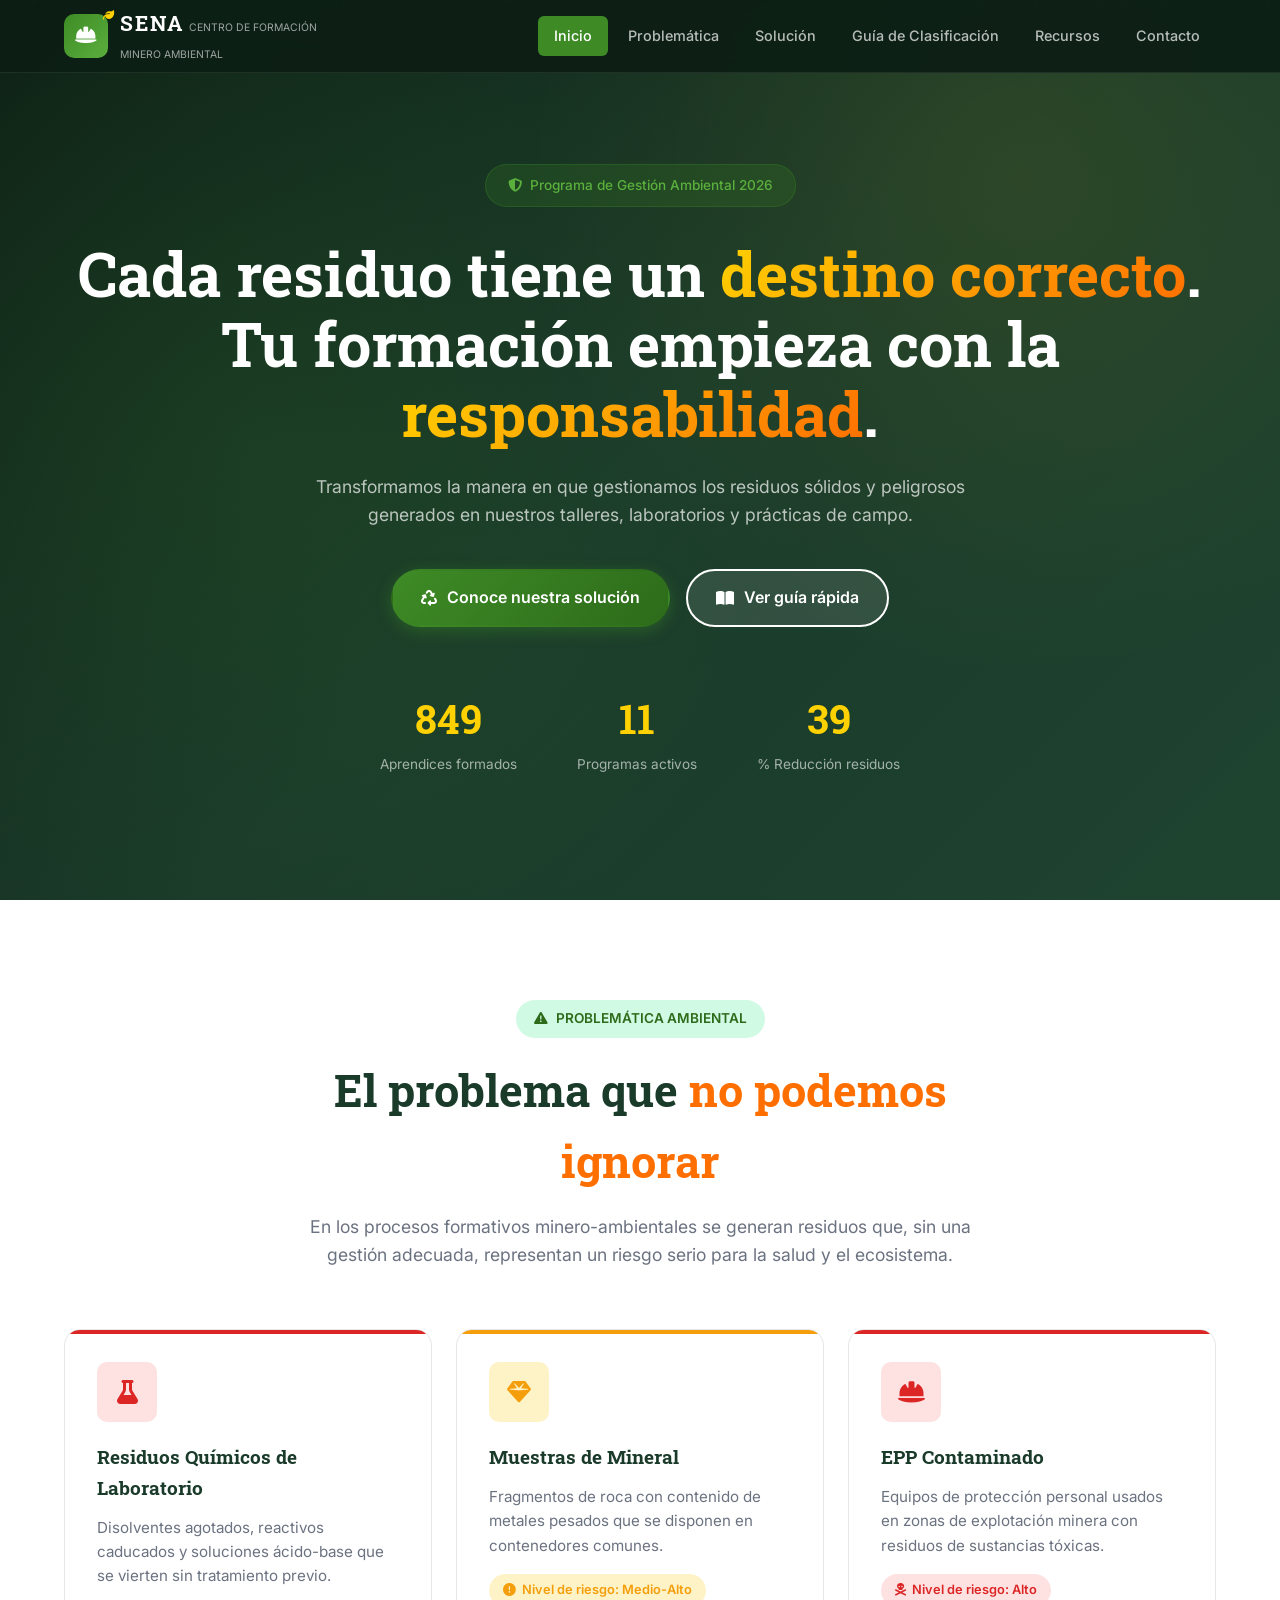
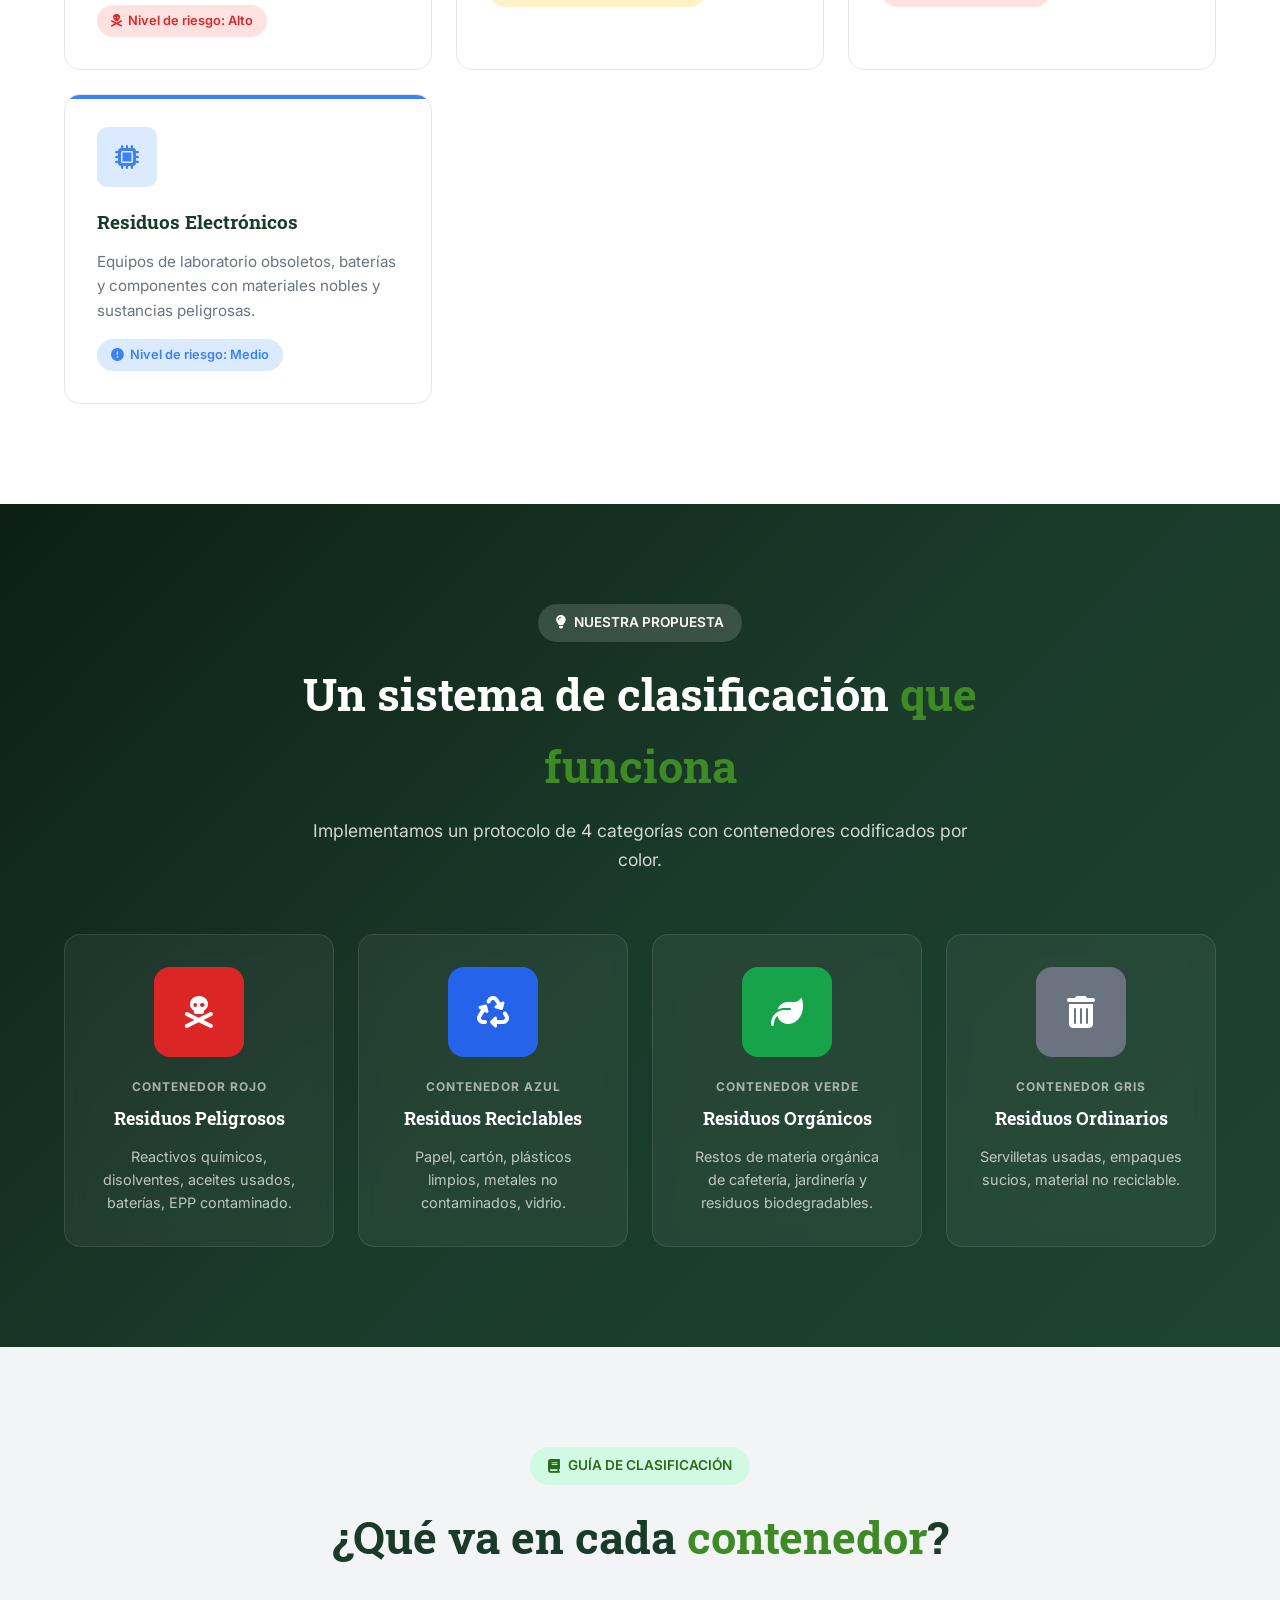
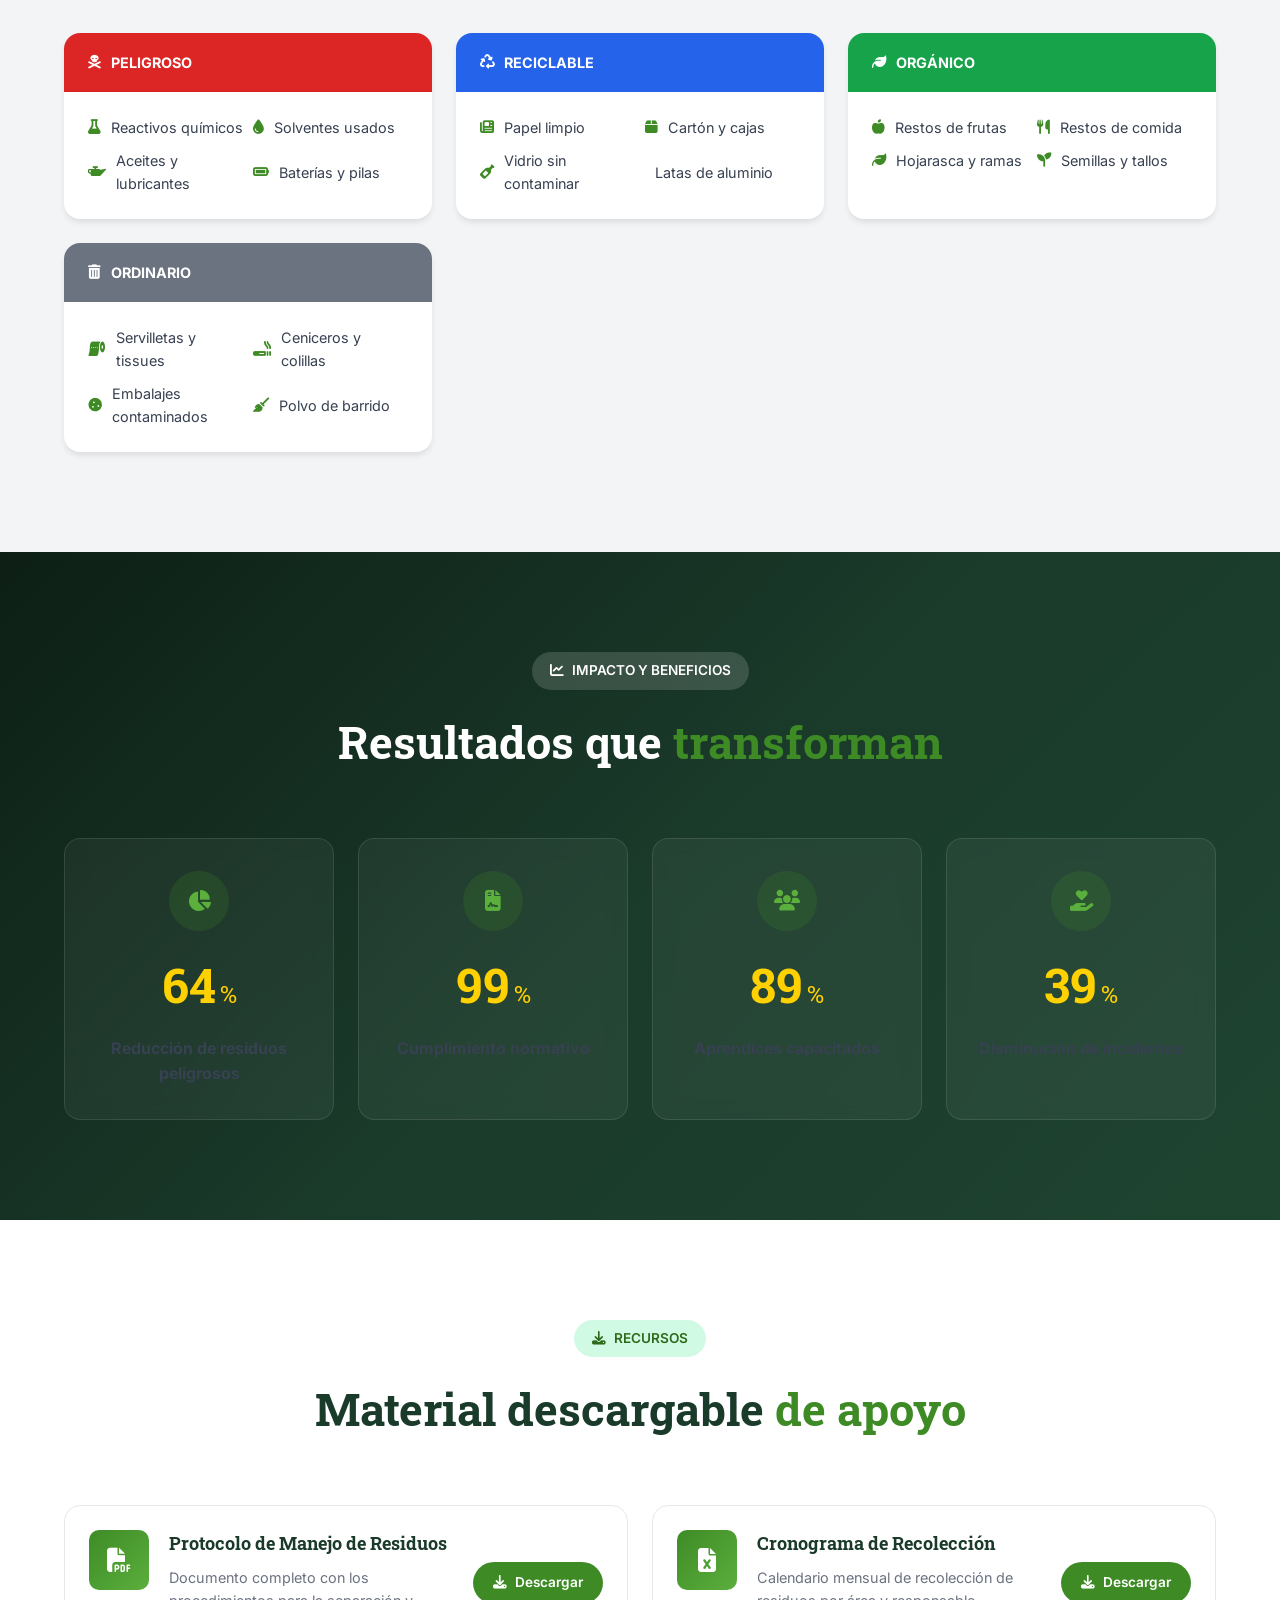
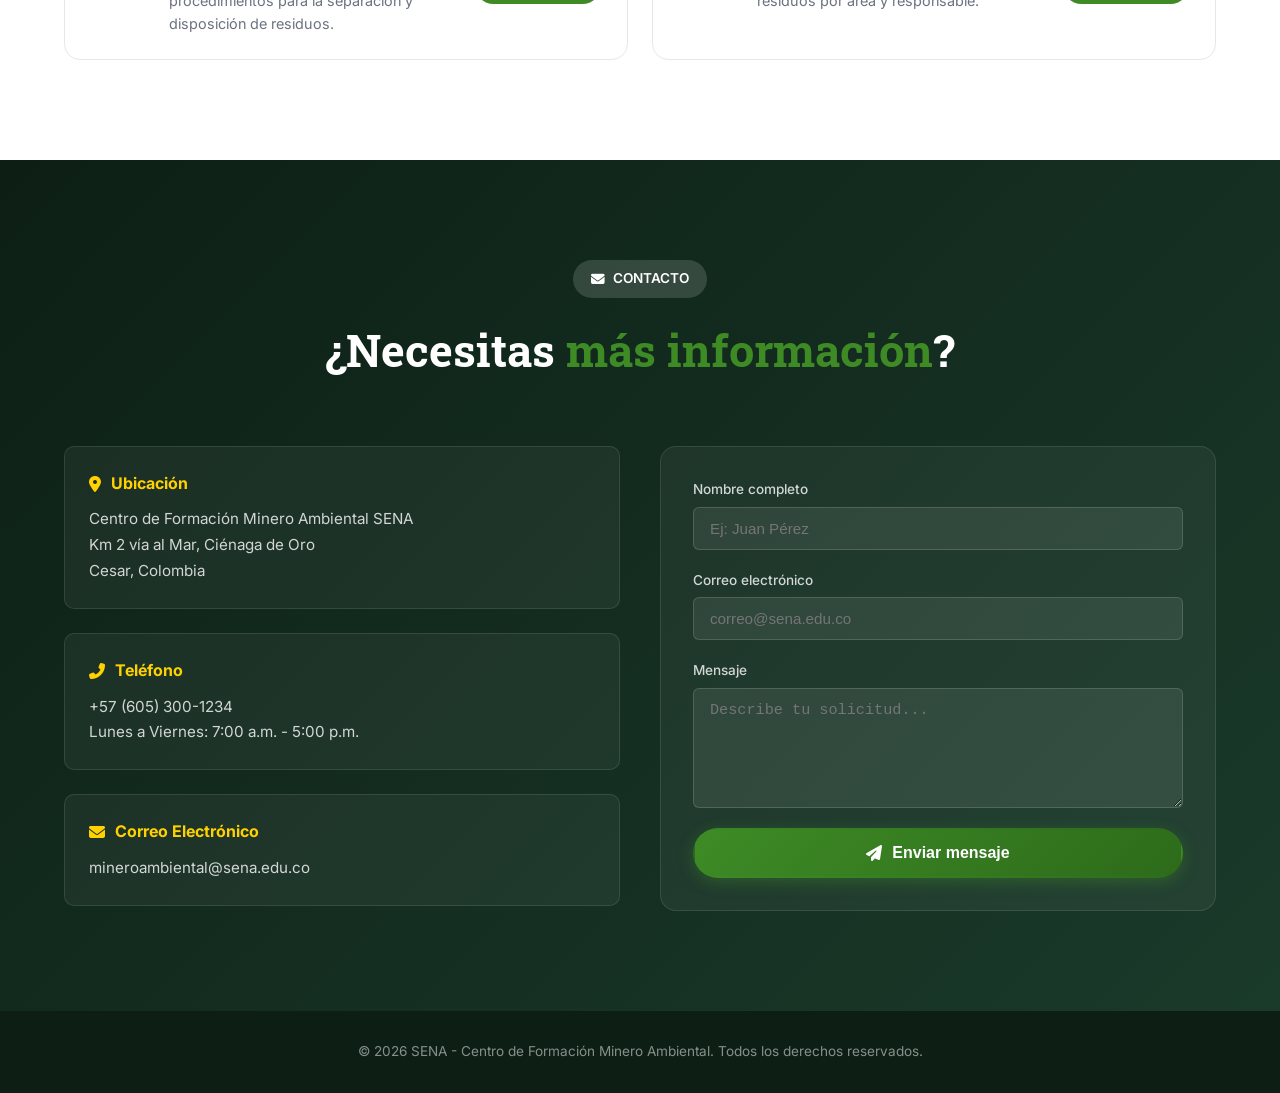
==== index.html @ 8b20620e "Initial commit: Centro de Formacion Minero Ambiental SENA - Sistema de Gestion de Residuos" ====
<!DOCTYPE html>
<html lang="es">
<head>
    <meta charset="UTF-8">
    <meta name="viewport" content="width=device-width, initial-scale=1.0">
    <title>Centro de Formación Minero Ambiental - SENA | Gestión de Residuos</title>
    <link rel="preconnect" href="https://fonts.googleapis.com">
    <link href="https://fonts.googleapis.com/css2?family=Inter:wght@300;400;500;600;700;800&family=Roboto+Slab:wght@400;700&display=swap" rel="stylesheet">
    <link rel="stylesheet" href="https://cdnjs.cloudflare.com/ajax/libs/font-awesome/6.5.1/css/all.min.css">
    <link rel="stylesheet" href="styles.css">
</head>
<body>
    <!-- Header -->
    <header class="header" id="header">
        <div class="header__container">
            <a href="#inicio" class="header__logo">
                <div class="header__logo-icon">
                    <i class="fas fa-hard-hat"></i>
                    <i class="fas fa-leaf header__logo-leaf"></i>
                </div>
                <div class="header__logo-text">
                    <span class="header__sena">SENA</span>
                    <span class="header__centro">Centro de Formación<br>Minero Ambiental</span>
                </div>
            </a>
            <nav class="header__nav" id="mainNav">
                <a href="#inicio" class="header__nav-link active">Inicio</a>
                <a href="#problema" class="header__nav-link">Problemática</a>
                <a href="#solucion" class="header__nav-link">Solución</a>
                <a href="#guia" class="header__nav-link">Guía de Clasificación</a>
                <a href="#recursos" class="header__nav-link">Recursos</a>
                <a href="#contacto" class="header__nav-link">Contacto</a>
            </nav>
            <button class="header__menu-btn" id="menuBtn" aria-label="Abrir menú">
                <span></span><span></span><span></span>
            </button>
        </div>
    </header>

    <!-- Hero Section -->
    <section class="hero" id="inicio">
        <div class="hero__overlay"></div>
        <div class="hero__particles" id="particles"></div>
        <div class="hero__container">
            <div class="hero__badge">
                <i class="fas fa-shield-alt"></i>
                Programa de Gestión Ambiental 2026
            </div>
            <h1 class="hero__title">
                Cada residuo tiene un <span class="hero__highlight">destino correcto</span>.
                <br>Tu formación empieza con la <span class="hero__highlight">responsabilidad</span>.
            </h1>
            <p class="hero__subtitle">
                Transformamos la manera en que gestionamos los residuos sólidos y peligrosos 
                generados en nuestros talleres, laboratorios y prácticas de campo.
            </p>
            <div class="hero__actions">
                <a href="#solucion" class="btn btn--primary">
                    <i class="fas fa-recycle"></i> Conoce nuestra solución
                </a>
                <a href="#guia" class="btn btn--outline">
                    <i class="fas fa-book-open"></i> Ver guía rápida
                </a>
            </div>
            <div class="hero__stats">
                <div class="hero__stat">
                    <span class="hero__stat-number" data-target="850">0</span>
                    <span class="hero__stat-label">Aprendices formados</span>
                </div>
                <div class="hero__stat">
                    <span class="hero__stat-number" data-target="12">0</span>
                    <span class="hero__stat-label">Programas activos</span>
                </div>
                <div class="hero__stat">
                    <span class="hero__stat-number" data-target="40">0</span>
                    <span class="hero__stat-label">% Reducción residuos</span>
                </div>
            </div>
        </div>
    </section>

    <!-- Problema Section -->
    <section class="problema" id="problema">
        <div class="container">
            <div class="section-header">
                <span class="section-tag"><i class="fas fa-exclamation-triangle"></i> Problemática Ambiental</span>
                <h2 class="section-title">El problema que <span class="text-orange">no podemos ignorar</span></h2>
                <p class="section-desc">En los procesos formativos minero-ambientales se generan residuos que, sin una gestión adecuada, representan un riesgo serio para la salud y el ecosistema.</p>
            </div>
            <div class="problema__grid">
                <div class="problema__card problema__card--danger">
                    <div class="problema__card-icon"><i class="fas fa-flask"></i></div>
                    <h3>Residuos Químicos de Laboratorio</h3>
                    <p>Disolventes agotados, reactivos caducados y soluciones ácido-base que se vierten sin tratamiento previo.</p>
                    <div class="problema__card-risk"><i class="fas fa-skull-crossbones"></i> Nivel de riesgo: Alto</div>
                </div>
                <div class="problema__card problema__card--warning">
                    <div class="problema__card-icon"><i class="fas fa-gem"></i></div>
                    <h3>Muestras de Mineral</h3>
                    <p>Fragmentos de roca con contenido de metales pesados que se disponen en contenedores comunes.</p>
                    <div class="problema__card-risk"><i class="fas fa-exclamation-circle"></i> Nivel de riesgo: Medio-Alto</div>
                </div>
                <div class="problema__card problema__card--danger">
                    <div class="problema__card-icon"><i class="fas fa-hard-hat"></i></div>
                    <h3>EPP Contaminado</h3>
                    <p>Equipos de protección personal usados en zonas de explotación minera con residuos de sustancias tóxicas.</p>
                    <div class="problema__card-risk"><i class="fas fa-skull-crossbones"></i> Nivel de riesgo: Alto</div>
                </div>
                <div class="problema__card problema__card--info">
                    <div class="problema__card-icon"><i class="fas fa-microchip"></i></div>
                    <h3>Residuos Electrónicos</h3>
                    <p>Equipos de laboratorio obsoletos, baterías y componentes con materiales nobles y sustancias peligrosas.</p>
                    <div class="problema__card-risk"><i class="fas fa-exclamation-circle"></i> Nivel de riesgo: Medio</div>
                </div>
            </div>
        </div>
    </section>

    <!-- Solución Section -->
    <section class="solucion" id="solucion">
        <div class="container">
            <div class="section-header section-header--light">
                <span class="section-tag section-tag--light"><i class="fas fa-lightbulb"></i> Nuestra Propuesta</span>
                <h2 class="section-title section-title--light">Un sistema de clasificación <span class="text-green">que funciona</span></h2>
                <p class="section-desc section-desc--light">Implementamos un protocolo de 4 categorías con contenedores codificados por color.</p>
            </div>
            <div class="solucion__system">
                <div class="solucion__container">
                    <div class="solucion__container-box solucion__container-box--peligroso"><i class="fas fa-skull-crossbones"></i></div>
                    <div class="solucion__container-info">
                        <span class="solucion__container-label">Contenedor ROJO</span>
                        <h3>Residuos Peligrosos</h3>
                        <p>Reactivos químicos, disolventes, aceites usados, baterías, EPP contaminado.</p>
                    </div>
                </div>
                <div class="solucion__container">
                    <div class="solucion__container-box solucion__container-box--reciclable"><i class="fas fa-recycle"></i></div>
                    <div class="solucion__container-info">
                        <span class="solucion__container-label">Contenedor AZUL</span>
                        <h3>Residuos Reciclables</h3>
                        <p>Papel, cartón, plásticos limpios, metales no contaminados, vidrio.</p>
                    </div>
                </div>
                <div class="solucion__container">
                    <div class="solucion__container-box solucion__container-box--organico"><i class="fas fa-leaf"></i></div>
                    <div class="solucion__container-info">
                        <span class="solucion__container-label">Contenedor VERDE</span>
                        <h3>Residuos Orgánicos</h3>
                        <p>Restos de materia orgánica de cafetería, jardinería y residuos biodegradables.</p>
                    </div>
                </div>
                <div class="solucion__container">
                    <div class="solucion__container-box solucion__container-box--ordinario"><i class="fas fa-trash-alt"></i></div>
                    <div class="solucion__container-info">
                        <span class="solucion__container-label">Contenedor GRIS</span>
                        <h3>Residuos Ordinarios</h3>
                        <p>Servilletas usadas, empaques sucios, material no reciclable.</p>
                    </div>
                </div>
            </div>
        </div>
    </section>

    <!-- Guía Section -->
    <section class="guia" id="guia">
        <div class="container">
            <div class="section-header">
                <span class="section-tag"><i class="fas fa-book"></i> Guía de Clasificación</span>
                <h2 class="section-title">¿Qué va en cada <span class="text-green">contenedor</span>?</h2>
            </div>
            <div class="guia__grid">
                <div class="guia__card" data-category="peligroso">
                    <div class="guia__card-header guia__card-header--peligroso"><i class="fas fa-skull-crossbones"></i><span>PELIGROSO</span></div>
                    <div class="guia__card-body">
                        <div class="guia__card-item"><i class="fas fa-flask"></i><span>Reactivos químicos</span></div>
                        <div class="guia__card-item"><i class="fas fa-tint"></i><span>Solventes usados</span></div>
                        <div class="guia__card-item"><i class="fas fa-oil-can"></i><span>Aceites y lubricantes</span></div>
                        <div class="guia__card-item"><i class="fas fa-battery-full"></i><span>Baterías y pilas</span></div>
                    </div>
                </div>
                <div class="guia__card" data-category="reciclable">
                    <div class="guia__card-header guia__card-header--reciclable"><i class="fas fa-recycle"></i><span>RECICLABLE</span></div>
                    <div class="guia__card-body">
                        <div class="guia__card-item"><i class="fas fa-newspaper"></i><span>Papel limpio</span></div>
                        <div class="guia__card-item"><i class="fas fa-box"></i><span>Cartón y cajas</span></div>
                        <div class="guia__card-item"><i class="fas fa-wine-bottle"></i><span>Vidrio sin contaminar</span></div>
                        <div class="guia__card-item"><i class="fas fa-can"></i><span>Latas de aluminio</span></div>
                    </div>
                </div>
                <div class="guia__card" data-category="organico">
                    <div class="guia__card-header guia__card-header--organico"><i class="fas fa-leaf"></i><span>ORGÁNICO</span></div>
                    <div class="guia__card-body">
                        <div class="guia__card-item"><i class="fas fa-apple-alt"></i><span>Restos de frutas</span></div>
                        <div class="guia__card-item"><i class="fas fa-utensils"></i><span>Restos de comida</span></div>
                        <div class="guia__card-item"><i class="fas fa-leaf"></i><span>Hojarasca y ramas</span></div>
                        <div class="guia__card-item"><i class="fas fa-seedling"></i><span>Semillas y tallos</span></div>
                    </div>
                </div>
                <div class="guia__card" data-category="ordinario">
                    <div class="guia__card-header guia__card-header--ordinario"><i class="fas fa-trash-alt"></i><span>ORDINARIO</span></div>
                    <div class="guia__card-body">
                        <div class="guia__card-item"><i class="fas fa-toilet-paper"></i><span>Servilletas y tissues</span></div>
                        <div class="guia__card-item"><i class="fas fa-smoking"></i><span>Ceniceros y colillas</span></div>
                        <div class="guia__card-item"><i class="fas fa-cookie"></i><span>Embalajes contaminados</span></div>
                        <div class="guia__card-item"><i class="fas fa-broom"></i><span>Polvo de barrido</span></div>
                    </div>
                </div>
            </div>
        </div>
    </section>

    <!-- Stats Section -->
    <section class="stats" id="beneficios">
        <div class="stats__bg"></div>
        <div class="container">
            <div class="section-header section-header--light">
                <span class="section-tag section-tag--light"><i class="fas fa-chart-line"></i> Impacto y Beneficios</span>
                <h2 class="section-title section-title--light">Resultados que <span class="text-green">transforman</span></h2>
            </div>
            <div class="stats__grid">
                <div class="stats__card">
                    <div class="stats__card-icon"><i class="fas fa-chart-pie"></i></div>
                    <div class="stats__card-number" data-target="65">0</div>
                    <div class="stats__card-suffix">%</div>
                    <h3>Reducción de residuos peligrosos</h3>
                </div>
                <div class="stats__card">
                    <div class="stats__card-icon"><i class="fas fa-file-contract"></i></div>
                    <div class="stats__card-number" data-target="100">0</div>
                    <div class="stats__card-suffix">%</div>
                    <h3>Cumplimiento normativo</h3>
                </div>
                <div class="stats__card">
                    <div class="stats__card-icon"><i class="fas fa-users"></i></div>
                    <div class="stats__card-number" data-target="90">0</div>
                    <div class="stats__card-suffix">%</div>
                    <h3>Aprendices capacitados</h3>
                </div>
                <div class="stats__card">
                    <div class="stats__card-icon"><i class="fas fa-hand-holding-heart"></i></div>
                    <div class="stats__card-number" data-target="40">0</div>
                    <div class="stats__card-suffix">%</div>
                    <h3>Disminución de incidentes</h3>
                </div>
            </div>
        </div>
    </section>

    <!-- Recursos Section -->
    <section class="recursos" id="recursos">
        <div class="container">
            <div class="section-header">
                <span class="section-tag"><i class="fas fa-download"></i> Recursos</span>
                <h2 class="section-title">Material descargable <span class="text-green">de apoyo</span></h2>
            </div>
            <div class="recursos__grid">
                <div class="recursos__card">
                    <div class="recursos__card-icon"><i class="fas fa-file-pdf"></i></div>
                    <div class="recursos__card-content">
                        <h3>Protocolo de Manejo de Residuos</h3>
                        <p>Documento completo con los procedimientos para la separación y disposición de residuos.</p>
                    </div>
                    <a href="#" class="recursos__card-btn"><i class="fas fa-download"></i> Descargar</a>
                </div>
                <div class="recursos__card">
                    <div class="recursos__card-icon"><i class="fas fa-file-excel"></i></div>
                    <div class="recursos__card-content">
                        <h3>Cronograma de Recolección</h3>
                        <p>Calendario mensual de recolección de residuos por área y responsable.</p>
                    </div>
                    <a href="#" class="recursos__card-btn"><i class="fas fa-download"></i> Descargar</a>
                </div>
            </div>
        </div>
    </section>

    <!-- Contacto Section -->
    <section class="contacto" id="contacto">
        <div class="container">
            <div class="section-header section-header--light">
                <span class="section-tag section-tag--light"><i class="fas fa-envelope"></i> Contacto</span>
                <h2 class="section-title section-title--light">¿Necesitas <span class="text-green">más información</span>?</h2>
            </div>
            <div class="contacto__grid">
                <div class="contacto__info">
                    <div class="contacto__info-card">
                        <h3><i class="fas fa-map-marker-alt"></i> Ubicación</h3>
                        <p>Centro de Formación Minero Ambiental SENA<br>Km 2 vía al Mar, Ciénaga de Oro<br>Cesar, Colombia</p>
                    </div>
                    <div class="contacto__info-card">
                        <h3><i class="fas fa-phone-alt"></i> Teléfono</h3>
                        <p>+57 (605) 300-1234<br>Lunes a Viernes: 7:00 a.m. - 5:00 p.m.</p>
                    </div>
                    <div class="contacto__info-card">
                        <h3><i class="fas fa-envelope"></i> Correo Electrónico</h3>
                        <p>mineroambiental@sena.edu.co</p>
                    </div>
                </div>
                <div class="contacto__form-wrapper">
                    <form class="contacto__form" id="contactForm">
                        <div class="contacto__form-group">
                            <label for="nombre">Nombre completo</label>
                            <input type="text" id="nombre" placeholder="Ej: Juan Pérez" required>
                        </div>
                        <div class="contacto__form-group">
                            <label for="email">Correo electrónico</label>
                            <input type="email" id="email" placeholder="correo@sena.edu.co" required>
                        </div>
                        <div class="contacto__form-group">
                            <label for="mensaje">Mensaje</label>
                            <textarea id="mensaje" rows="4" placeholder="Describe tu solicitud..." required></textarea>
                        </div>
                        <button type="submit" class="btn btn--primary btn--full">
                            <i class="fas fa-paper-plane"></i> Enviar mensaje
                        </button>
                    </form>
                </div>
            </div>
        </div>
    </section>

    <!-- Footer -->
    <footer class="footer">
        <div class="container">
            <div class="footer__bottom">
                <p>&copy; 2026 SENA - Centro de Formación Minero Ambiental. Todos los derechos reservados.</p>
            </div>
        </div>
    </footer>

    <button class="back-to-top" id="backToTop"><i class="fas fa-chevron-up"></i></button>
    <script src="script.js"></script>
</body>
</html>
---- styles.css ----
:root {
    --sena-green: #3E8B26;
    --sena-green-dark: #2D6B1A;
    --sena-green-light: #5BAF3D;
    --sena-yellow: #FFD100;
    --sena-orange: #FF6F00;
    --dark-green: #1A3A2A;
    --dark-green-900: #0D1F15;
    --gray-dark: #374151;
    --gray-medium: #6B7280;
    --gray-light: #9CA3AF;
    --gray-lighter: #E5E7EB;
    --gray-lightest: #F3F4F6;
    --white: #FFFFFF;
    --danger-red: #DC2626;
    --warning-orange: #F59E0B;
    --success-green: #10B981;
    --info-blue: #3B82F6;
    --container-peligroso: #DC2626;
    --container-reciclable: #2563EB;
    --container-organico: #16A34A;
    --container-ordinario: #6B7280;
    --font-primary: 'Inter', sans-serif;
    --font-heading: 'Roboto Slab', serif;
}

*, *::before, *::after { margin: 0; padding: 0; box-sizing: border-box; }
html { scroll-behavior: smooth; scroll-padding-top: 80px; }
body { font-family: var(--font-primary); color: var(--gray-dark); line-height: 1.6; background: var(--white); }
a { text-decoration: none; color: inherit; transition: 0.3s ease; }
ul { list-style: none; }
.container { max-width: 1200px; margin: 0 auto; padding: 0 24px; }
.text-green { color: var(--sena-green); }
.text-orange { color: var(--sena-orange); }

.btn {
    display: inline-flex; align-items: center; gap: 10px; padding: 14px 28px;
    border-radius: 50px; font-weight: 600; font-size: 1rem; transition: 0.3s ease;
    border: 2px solid transparent; cursor: pointer;
}
.btn--primary {
    background: linear-gradient(135deg, var(--sena-green), var(--sena-green-dark));
    color: var(--white); box-shadow: 0 4px 15px rgba(62,139,38,0.4);
}
.btn--primary:hover { transform: translateY(-2px); box-shadow: 0 6px 20px rgba(62,139,38,0.5); }
.btn--outline { border-color: var(--white); color: var(--white); background: rgba(255,255,255,0.1); }
.btn--outline:hover { background: var(--white); color: var(--dark-green); }
.btn--full { width: 100%; justify-content: center; }

.section-header { text-align: center; max-width: 700px; margin: 0 auto 60px; }
.section-tag {
    display: inline-flex; align-items: center; gap: 8px; background: #D1FAE5;
    color: var(--sena-green-dark); padding: 8px 18px; border-radius: 50px;
    font-size: 0.85rem; font-weight: 600; margin-bottom: 16px; text-transform: uppercase;
}
.section-tag--light { background: rgba(255,255,255,0.15); color: var(--white); }
.section-title { font-family: var(--font-heading); font-size: clamp(2rem, 4vw, 2.8rem); font-weight: 700; color: var(--dark-green); margin-bottom: 16px; }
.section-title--light { color: var(--white); }
.section-desc { font-size: 1.1rem; color: var(--gray-medium); }
.section-desc--light { color: rgba(255,255,255,0.8); }

/* Header */
.header {
    position: fixed; top: 0; left: 0; right: 0; z-index: 1000;
    background: rgba(13,31,21,0.95); backdrop-filter: blur(20px);
    border-bottom: 1px solid rgba(255,255,255,0.08);
}
.header__container { max-width: 1200px; margin: 0 auto; padding: 0 24px; display: flex; align-items: center; justify-content: space-between; height: 72px; }
.header__logo { display: flex; align-items: center; gap: 12px; }
.header__logo-icon {
    position: relative; width: 44px; height: 44px;
    background: linear-gradient(135deg, var(--sena-green), var(--sena-green-light));
    border-radius: 10px; display: flex; align-items: center; justify-content: center;
    font-size: 1.2rem; color: var(--white);
}
.header__logo-leaf { position: absolute; top: -4px; right: -6px; font-size: 0.7rem; color: var(--sena-yellow); }
.header__sena { font-family: var(--font-heading); font-weight: 700; font-size: 1.3rem; color: var(--white); letter-spacing: 2px; }
.header__centro { font-size: 0.65rem; color: rgba(255,255,255,0.6); text-transform: uppercase; }
.header__nav { display: flex; gap: 4px; }
.header__nav-link { padding: 8px 16px; font-size: 0.9rem; font-weight: 500; color: rgba(255,255,255,0.7); border-radius: 6px; }
.header__nav-link:hover, .header__nav-link.active { color: var(--white); background: rgba(255,255,255,0.1); }
.header__nav-link.active { background: var(--sena-green); }
.header__menu-btn { display: none; flex-direction: column; gap: 5px; padding: 8px; background: none; border: none; cursor: pointer; }
.header__menu-btn span { display: block; width: 24px; height: 2px; background: var(--white); border-radius: 2px; transition: 0.3s ease; }

/* Hero */
.hero {
    position: relative; min-height: 100vh; display: flex; align-items: center;
    background: linear-gradient(135deg, var(--dark-green-900), var(--dark-green), #1E4430);
    overflow: hidden;
}
.hero__overlay {
    position: absolute; inset: 0;
    background: radial-gradient(circle at 20% 50%, rgba(62,139,38,0.15) 0%, transparent 50%),
                radial-gradient(circle at 80% 20%, rgba(255,209,0,0.08) 0%, transparent 40%);
}
.hero__particles { position: absolute; inset: 0; overflow: hidden; }
.hero__particle {
    position: absolute; width: 4px; height: 4px; background: var(--sena-green-light);
    border-radius: 50%; opacity: 0.3; animation: float 15s infinite ease-in-out;
}
@keyframes float {
    0%, 100% { transform: translateY(100vh); opacity: 0; }
    10%, 90% { opacity: 0.3; }
    100% { transform: translateY(-100px); opacity: 0; }
}
.hero__container { position: relative; z-index: 2; max-width: 1200px; margin: 0 auto; padding: 120px 24px 80px; text-align: center; }
.hero__badge {
    display: inline-flex; align-items: center; gap: 8px; background: rgba(62,139,38,0.2);
    border: 1px solid rgba(62,139,38,0.3); color: var(--sena-green-light);
    padding: 10px 22px; border-radius: 50px; font-size: 0.85rem; font-weight: 500;
    margin-bottom: 32px; animation: fadeInDown 0.8s ease-out;
}
.hero__title {
    font-family: var(--font-heading); font-size: clamp(2.2rem, 5vw, 3.8rem);
    font-weight: 700; color: var(--white); line-height: 1.15; margin-bottom: 24px;
    animation: fadeInUp 0.8s ease-out 0.2s both;
}
.hero__highlight {
    background: linear-gradient(135deg, var(--sena-yellow), var(--sena-orange));
    -webkit-background-clip: text; -webkit-text-fill-color: transparent; background-clip: text;
}
.hero__subtitle { font-size: 1.1rem; color: rgba(255,255,255,0.7); max-width: 680px; margin: 0 auto 40px; animation: fadeInUp 0.8s ease-out 0.4s both; }
.hero__actions { display: flex; gap: 16px; justify-content: center; flex-wrap: wrap; margin-bottom: 60px; animation: fadeInUp 0.8s ease-out 0.6s both; }
.hero__stats { display: flex; justify-content: center; gap: 60px; flex-wrap: wrap; animation: fadeInUp 0.8s ease-out 0.8s both; }
.hero__stat-number { display: block; font-family: var(--font-heading); font-size: 2.5rem; font-weight: 700; color: var(--sena-yellow); }
.hero__stat-label { font-size: 0.85rem; color: rgba(255,255,255,0.6); }
@keyframes fadeInUp { from { opacity: 0; transform: translateY(30px); } to { opacity: 1; transform: translateY(0); } }
@keyframes fadeInDown { from { opacity: 0; transform: translateY(-20px); } to { opacity: 1; transform: translateY(0); } }

/* Problema */
.problema { padding: 100px 0; background: var(--white); }
.problema__grid { display: grid; grid-template-columns: repeat(auto-fit, minmax(280px, 1fr)); gap: 24px; }
.problema__card {
    background: var(--white); border-radius: 16px; padding: 32px; border: 1px solid var(--gray-lighter);
    transition: 0.3s ease; position: relative; overflow: hidden;
}
.problema__card::before { content: ''; position: absolute; top: 0; left: 0; right: 0; height: 4px; }
.problema__card--danger::before { background: var(--danger-red); }
.problema__card--warning::before { background: var(--warning-orange); }
.problema__card--info::before { background: var(--info-blue); }
.problema__card:hover { transform: translateY(-4px); box-shadow: 0 20px 25px -5px rgba(0,0,0,0.1); }
.problema__card-icon { width: 60px; height: 60px; border-radius: 10px; display: flex; align-items: center; justify-content: center; font-size: 1.5rem; margin-bottom: 20px; }
.problema__card--danger .problema__card-icon { background: #FEE2E2; color: var(--danger-red); }
.problema__card--warning .problema__card-icon { background: #FEF3C7; color: var(--warning-orange); }
.problema__card--info .problema__card-icon { background: #DBEAFE; color: var(--info-blue); }
.problema__card h3 { font-family: var(--font-heading); font-size: 1.2rem; color: var(--dark-green); margin-bottom: 12px; }
.problema__card p { font-size: 0.95rem; color: var(--gray-medium); margin-bottom: 16px; }
.problema__card-risk { display: inline-flex; align-items: center; gap: 6px; font-size: 0.8rem; font-weight: 600; padding: 6px 14px; border-radius: 50px; }
.problema__card--danger .problema__card-risk { background: #FEE2E2; color: var(--danger-red); }
.problema__card--warning .problema__card-risk { background: #FEF3C7; color: var(--warning-orange); }
.problema__card--info .problema__card-risk { background: #DBEAFE; color: var(--info-blue); }

/* Solución */
.solucion { padding: 100px 0; background: linear-gradient(135deg, var(--dark-green-900), var(--dark-green), #1E4430); color: var(--white); }
.solucion__system { display: grid; grid-template-columns: repeat(auto-fit, minmax(260px, 1fr)); gap: 24px; }
.solucion__container {
    background: rgba(255,255,255,0.05); border: 1px solid rgba(255,255,255,0.1);
    border-radius: 16px; padding: 32px; text-align: center; backdrop-filter: blur(10px);
}
.solucion__container:hover { transform: translateY(-4px); background: rgba(255,255,255,0.08); }
.solucion__container-box {
    width: 90px; height: 90px; border-radius: 16px; display: flex; align-items: center;
    justify-content: center; font-size: 2rem; color: var(--white); margin: 0 auto 20px;
}
.solucion__container-box--peligroso { background: var(--container-peligroso); }
.solucion__container-box--reciclable { background: var(--container-reciclable); }
.solucion__container-box--organico { background: var(--container-organico); }
.solucion__container-box--ordinario { background: var(--container-ordinario); }
.solucion__container-label { font-size: 0.75rem; font-weight: 700; letter-spacing: 1px; text-transform: uppercase; opacity: 0.6; display: block; margin-bottom: 8px; }
.solucion__container h3 { font-family: var(--font-heading); font-size: 1.15rem; margin-bottom: 12px; }
.solucion__container p { font-size: 0.9rem; color: rgba(255,255,255,0.7); }

/* Guía */
.guia { padding: 100px 0; background: var(--gray-lightest); }
.guia__grid { display: grid; grid-template-columns: repeat(auto-fit, minmax(280px, 1fr)); gap: 24px; }
.guia__card { background: var(--white); border-radius: 16px; overflow: hidden; box-shadow: 0 4px 6px -1px rgba(0,0,0,0.1); }
.guia__card-header { padding: 18px 24px; display: flex; align-items: center; gap: 10px; font-weight: 700; font-size: 0.9rem; color: var(--white); }
.guia__card-header--peligroso { background: var(--container-peligroso); }
.guia__card-header--reciclable { background: var(--container-reciclable); }
.guia__card-header--organico { background: var(--container-organico); }
.guia__card-header--ordinario { background: var(--container-ordinario); }
.guia__card-body { padding: 24px; display: grid; grid-template-columns: 1fr 1fr; gap: 10px; }
.guia__card-item { display: flex; align-items: center; gap: 10px; font-size: 0.9rem; }
.guia__card-item i { color: var(--sena-green); font-size: 0.9rem; }

/* Stats */
.stats { padding: 100px 0; position: relative; overflow: hidden; }
.stats__bg { position: absolute; inset: 0; background: linear-gradient(135deg, var(--dark-green-900), var(--dark-green), #1E4430); }
.stats .container { position: relative; z-index: 2; }
.stats__grid { display: grid; grid-template-columns: repeat(auto-fit, minmax(260px, 1fr)); gap: 24px; }
.stats__card {
    background: rgba(255,255,255,0.05); border: 1px solid rgba(255,255,255,0.1);
    border-radius: 16px; padding: 32px; text-align: center; backdrop-filter: blur(10px);
}
.stats__card-icon { width: 60px; height: 60px; background: rgba(62,139,38,0.2); border-radius: 50%; display: flex; align-items: center; justify-content: center; font-size: 1.3rem; color: var(--sena-green-light); margin: 0 auto 16px; }
.stats__card-number { font-family: var(--font-heading); font-size: 3rem; font-weight: 700; color: var(--sena-yellow); display: inline; }
.stats__card-suffix { font-family: var(--font-heading); font-size: 1.5rem; color: var(--sena-yellow); display: inline; }
.stats__card h3 { font-size: 1rem; margin: 12px 0 0; }

/* Recursos */
.recursos { padding: 100px 0; background: var(--white); }
.recursos__grid { display: grid; grid-template-columns: repeat(auto-fit, minmax(350px, 1fr)); gap: 24px; }
.recursos__card { display: flex; align-items: stretch; background: var(--white); border: 1px solid var(--gray-lighter); border-radius: 16px; padding: 24px; transition: 0.3s ease; }
.recursos__card:hover { box-shadow: 0 10px 15px -3px rgba(0,0,0,0.1); border-color: var(--sena-green); }
.recursos__card-icon { width: 60px; height: 60px; background: linear-gradient(135deg, var(--sena-green), var(--sena-green-light)); border-radius: 10px; display: flex; align-items: center; justify-content: center; font-size: 1.5rem; color: var(--white); flex-shrink: 0; margin-right: 20px; }
.recursos__card-content { flex: 1; }
.recursos__card-content h3 { font-family: var(--font-heading); font-size: 1.1rem; color: var(--dark-green); margin-bottom: 8px; }
.recursos__card-content p { font-size: 0.9rem; color: var(--gray-medium); }
.recursos__card-btn { display: flex; align-items: center; gap: 8px; padding: 10px 20px; background: var(--sena-green); color: var(--white); border-radius: 50px; font-size: 0.85rem; font-weight: 600; align-self: center; flex-shrink: 0; margin-left: 16px; }
.recursos__card-btn:hover { background: var(--sena-green-dark); }

/* Contacto */
.contacto { padding: 100px 0; background: linear-gradient(135deg, var(--dark-green-900), var(--dark-green)); color: var(--white); }
.contacto__grid { display: grid; grid-template-columns: 1fr 1fr; gap: 40px; }
.contacto__info { display: flex; flex-direction: column; gap: 24px; }
.contacto__info-card { background: rgba(255,255,255,0.05); border: 1px solid rgba(255,255,255,0.1); border-radius: 10px; padding: 24px; }
.contacto__info-card h3 { font-size: 1rem; margin-bottom: 10px; display: flex; align-items: center; gap: 10px; color: var(--sena-yellow); }
.contacto__info-card p { font-size: 0.95rem; color: rgba(255,255,255,0.8); line-height: 1.7; }
.contacto__form-wrapper { background: rgba(255,255,255,0.05); border: 1px solid rgba(255,255,255,0.1); border-radius: 16px; padding: 32px; }
.contacto__form { display: flex; flex-direction: column; gap: 20px; }
.contacto__form-group { display: flex; flex-direction: column; gap: 6px; }
.contacto__form-group label { font-size: 0.85rem; font-weight: 500; color: rgba(255,255,255,0.8); }
.contacto__form-group input, .contacto__form-group textarea {
    padding: 12px 16px; background: rgba(255,255,255,0.08); border: 1px solid rgba(255,255,255,0.15);
    border-radius: 6px; color: var(--white); font-size: 0.95rem; outline: none;
}
.contacto__form-group input:focus, .contacto__form-group textarea:focus { border-color: var(--sena-green); }
.contacto__form-group textarea { resize: vertical; min-height: 120px; }

/* Footer */
.footer { background: var(--dark-green-900); color: var(--white); padding: 30px 0; }
.footer__bottom { text-align: center; }
.footer__bottom p { font-size: 0.85rem; color: rgba(255,255,255,0.5); }

/* Back to Top */
.back-to-top {
    position: fixed; bottom: 30px; right: 30px; width: 48px; height: 48px;
    background: var(--sena-green); color: var(--white); border-radius: 50%;
    display: flex; align-items: center; justify-content: center; font-size: 1.1rem;
    box-shadow: 0 10px 15px -3px rgba(0,0,0,0.1); opacity: 0; visibility: hidden;
    transform: translateY(20px); transition: 0.3s ease; z-index: 999; border: none; cursor: pointer;
}
.back-to-top.visible { opacity: 1; visibility: visible; transform: translateY(0); }
.back-to-top:hover { background: var(--sena-green-dark); transform: translateY(-3px); }

/* Responsive */
@media (max-width: 768px) {
    .header__nav { display: none; position: fixed; top: 72px; left: 0; right: 0; background: rgba(13,31,21,0.98); flex-direction: column; padding: 20px; }
    .header__nav.active { display: flex; }
    .header__menu-btn { display: flex; }
    .hero__stats { gap: 30px; }
    .problema__grid, .guia__grid, .recursos__grid { grid-template-columns: 1fr; }
    .contacto__grid { grid-template-columns: 1fr; }
    .guia__card-body { grid-template-columns: 1fr; }
}
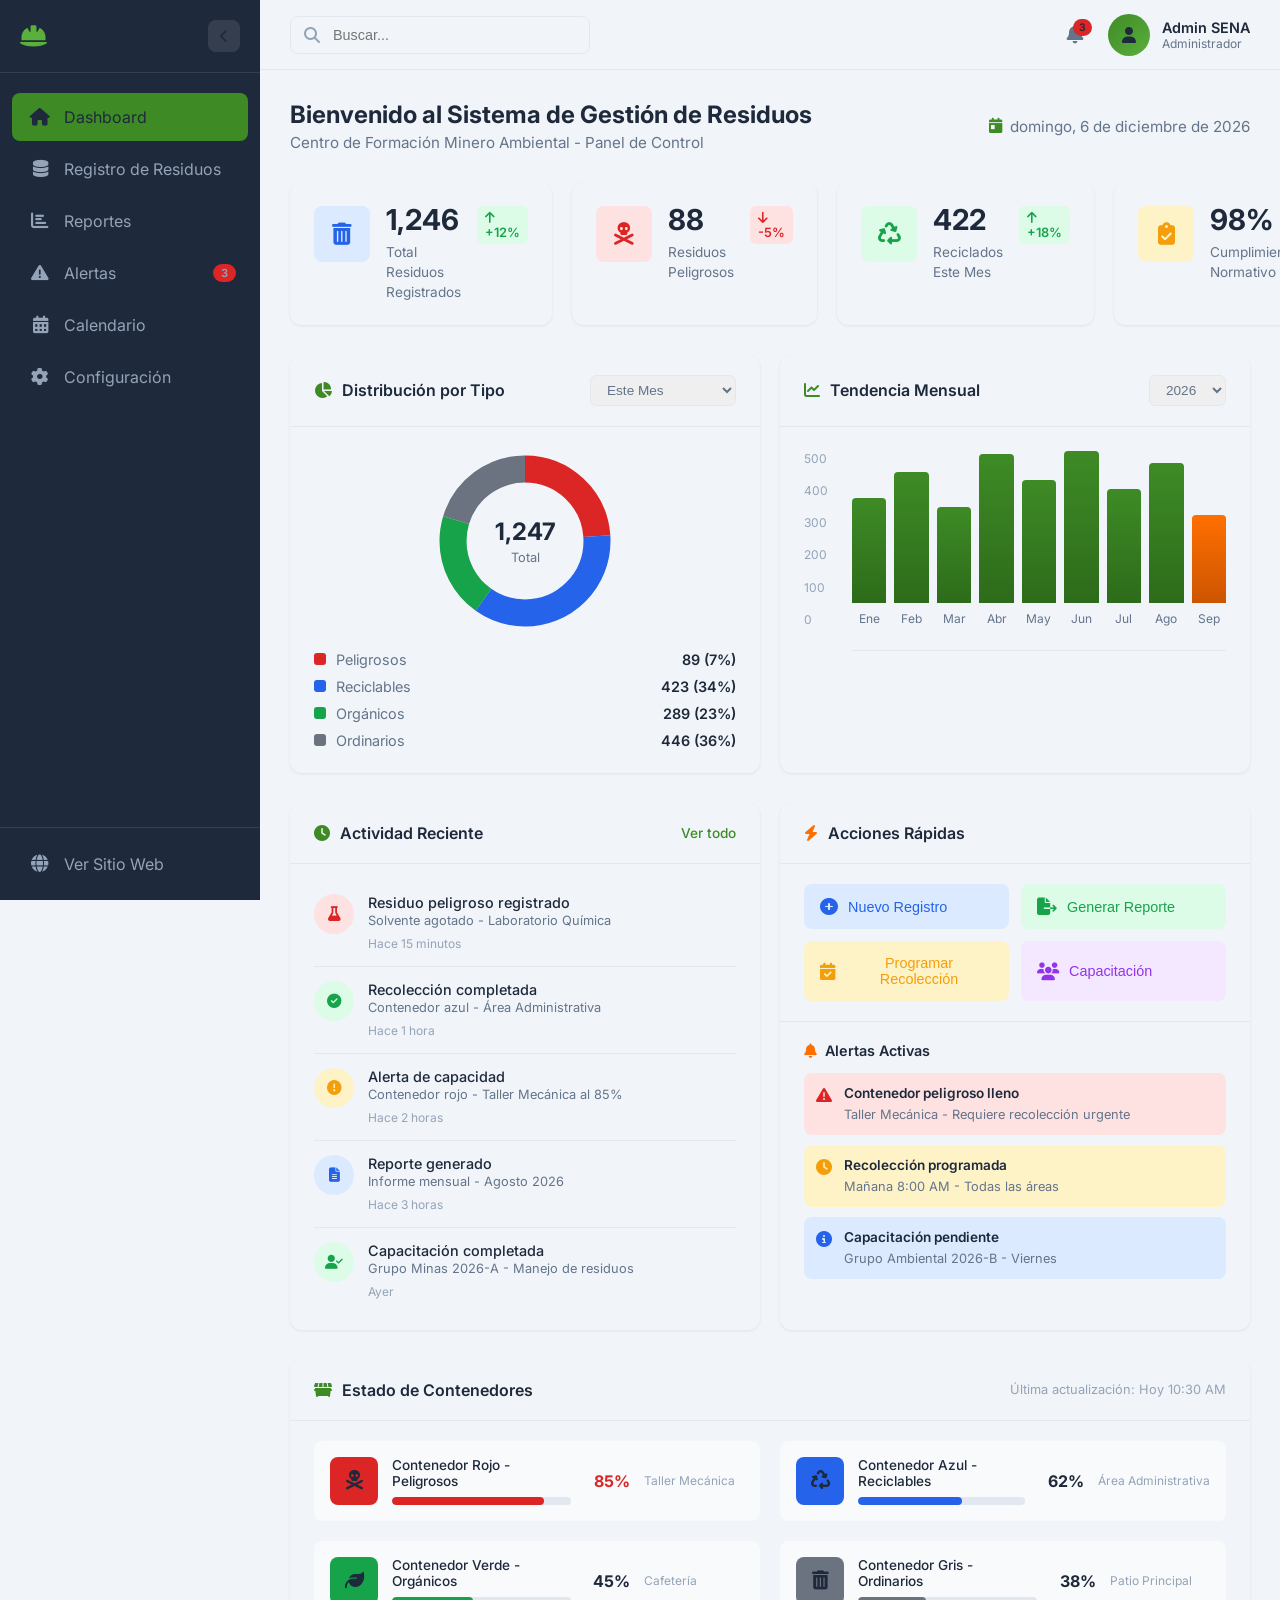
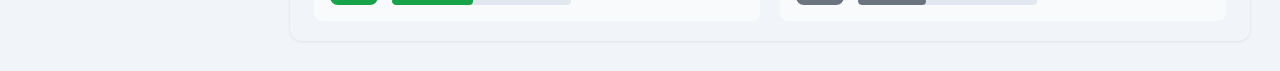
==== commit 6033d82f: "Rename dashboard.html to index.html for GitHub Pages" ====
--- a/index.html
+++ b/index.html
@@ -3,332 +3,472 @@
 <head>
     <meta charset="UTF-8">
     <meta name="viewport" content="width=device-width, initial-scale=1.0">
-    <title>Centro de Formación Minero Ambiental - SENA | Gestión de Residuos</title>
+    <title>Dashboard - Sistema de Gestión de Residuos | SENA</title>
     <link rel="preconnect" href="https://fonts.googleapis.com">
-    <link href="https://fonts.googleapis.com/css2?family=Inter:wght@300;400;500;600;700;800&family=Roboto+Slab:wght@400;700&display=swap" rel="stylesheet">
+    <link href="https://fonts.googleapis.com/css2?family=Inter:wght@300;400;500;600;700&display=swap" rel="stylesheet">
     <link rel="stylesheet" href="https://cdnjs.cloudflare.com/ajax/libs/font-awesome/6.5.1/css/all.min.css">
-    <link rel="stylesheet" href="styles.css">
+    <link rel="stylesheet" href="dashboard.css">
 </head>
 <body>
-    <!-- Header -->
-    <header class="header" id="header">
-        <div class="header__container">
-            <a href="#inicio" class="header__logo">
-                <div class="header__logo-icon">
-                    <i class="fas fa-hard-hat"></i>
-                    <i class="fas fa-leaf header__logo-leaf"></i>
-                </div>
-                <div class="header__logo-text">
-                    <span class="header__sena">SENA</span>
-                    <span class="header__centro">Centro de Formación<br>Minero Ambiental</span>
-                </div>
-            </a>
-            <nav class="header__nav" id="mainNav">
-                <a href="#inicio" class="header__nav-link active">Inicio</a>
-                <a href="#problema" class="header__nav-link">Problemática</a>
-                <a href="#solucion" class="header__nav-link">Solución</a>
-                <a href="#guia" class="header__nav-link">Guía de Clasificación</a>
-                <a href="#recursos" class="header__nav-link">Recursos</a>
-                <a href="#contacto" class="header__nav-link">Contacto</a>
-            </nav>
-            <button class="header__menu-btn" id="menuBtn" aria-label="Abrir menú">
-                <span></span><span></span><span></span>
+    <!-- Sidebar -->
+    <aside class="sidebar" id="sidebar">
+        <div class="sidebar__header">
+            <div class="sidebar__logo">
+                <i class="fas fa-hard-hat"></i>
+                <span>SENA</span>
+            </div>
+            <button class="sidebar__toggle" id="sidebarToggle">
+                <i class="fas fa-chevron-left"></i>
             </button>
         </div>
-    </header>
-
-    <!-- Hero Section -->
-    <section class="hero" id="inicio">
-        <div class="hero__overlay"></div>
-        <div class="hero__particles" id="particles"></div>
-        <div class="hero__container">
-            <div class="hero__badge">
-                <i class="fas fa-shield-alt"></i>
-                Programa de Gestión Ambiental 2026
-            </div>
-            <h1 class="hero__title">
-                Cada residuo tiene un <span class="hero__highlight">destino correcto</span>.
-                <br>Tu formación empieza con la <span class="hero__highlight">responsabilidad</span>.
-            </h1>
-            <p class="hero__subtitle">
-                Transformamos la manera en que gestionamos los residuos sólidos y peligrosos 
-                generados en nuestros talleres, laboratorios y prácticas de campo.
-            </p>
-            <div class="hero__actions">
-                <a href="#solucion" class="btn btn--primary">
-                    <i class="fas fa-recycle"></i> Conoce nuestra solución
-                </a>
-                <a href="#guia" class="btn btn--outline">
-                    <i class="fas fa-book-open"></i> Ver guía rápida
-                </a>
-            </div>
-            <div class="hero__stats">
-                <div class="hero__stat">
-                    <span class="hero__stat-number" data-target="850">0</span>
-                    <span class="hero__stat-label">Aprendices formados</span>
-                </div>
-                <div class="hero__stat">
-                    <span class="hero__stat-number" data-target="12">0</span>
-                    <span class="hero__stat-label">Programas activos</span>
-                </div>
-                <div class="hero__stat">
-                    <span class="hero__stat-number" data-target="40">0</span>
-                    <span class="hero__stat-label">% Reducción residuos</span>
-                </div>
-            </div>
+
+        <nav class="sidebar__nav">
+            <a href="#" class="sidebar__link active">
+                <i class="fas fa-home"></i>
+                <span>Dashboard</span>
+            </a>
+            <a href="#" class="sidebar__link">
+                <i class="fas fa-database"></i>
+                <span>Registro de Residuos</span>
+            </a>
+            <a href="#" class="sidebar__link">
+                <i class="fas fa-chart-bar"></i>
+                <span>Reportes</span>
+            </a>
+            <a href="#" class="sidebar__link">
+                <i class="fas fa-exclamation-triangle"></i>
+                <span>Alertas</span>
+                <span class="sidebar__badge">3</span>
+            </a>
+            <a href="#" class="sidebar__link">
+                <i class="fas fa-calendar-alt"></i>
+                <span>Calendario</span>
+            </a>
+            <a href="#" class="sidebar__link">
+                <i class="fas fa-cog"></i>
+                <span>Configuración</span>
+            </a>
+        </nav>
+
+        <div class="sidebar__footer">
+            <a href="../centro-formacion-minero-ambiental/index.html" class="sidebar__link" target="_blank">
+                <i class="fas fa-globe"></i>
+                <span>Ver Sitio Web</span>
+            </a>
         </div>
-    </section>
-
-    <!-- Problema Section -->
-    <section class="problema" id="problema">
-        <div class="container">
-            <div class="section-header">
-                <span class="section-tag"><i class="fas fa-exclamation-triangle"></i> Problemática Ambiental</span>
-                <h2 class="section-title">El problema que <span class="text-orange">no podemos ignorar</span></h2>
-                <p class="section-desc">En los procesos formativos minero-ambientales se generan residuos que, sin una gestión adecuada, representan un riesgo serio para la salud y el ecosistema.</p>
-            </div>
-            <div class="problema__grid">
-                <div class="problema__card problema__card--danger">
-                    <div class="problema__card-icon"><i class="fas fa-flask"></i></div>
-                    <h3>Residuos Químicos de Laboratorio</h3>
-                    <p>Disolventes agotados, reactivos caducados y soluciones ácido-base que se vierten sin tratamiento previo.</p>
-                    <div class="problema__card-risk"><i class="fas fa-skull-crossbones"></i> Nivel de riesgo: Alto</div>
-                </div>
-                <div class="problema__card problema__card--warning">
-                    <div class="problema__card-icon"><i class="fas fa-gem"></i></div>
-                    <h3>Muestras de Mineral</h3>
-                    <p>Fragmentos de roca con contenido de metales pesados que se disponen en contenedores comunes.</p>
-                    <div class="problema__card-risk"><i class="fas fa-exclamation-circle"></i> Nivel de riesgo: Medio-Alto</div>
-                </div>
-                <div class="problema__card problema__card--danger">
-                    <div class="problema__card-icon"><i class="fas fa-hard-hat"></i></div>
-                    <h3>EPP Contaminado</h3>
-                    <p>Equipos de protección personal usados en zonas de explotación minera con residuos de sustancias tóxicas.</p>
-                    <div class="problema__card-risk"><i class="fas fa-skull-crossbones"></i> Nivel de riesgo: Alto</div>
-                </div>
-                <div class="problema__card problema__card--info">
-                    <div class="problema__card-icon"><i class="fas fa-microchip"></i></div>
-                    <h3>Residuos Electrónicos</h3>
-                    <p>Equipos de laboratorio obsoletos, baterías y componentes con materiales nobles y sustancias peligrosas.</p>
-                    <div class="problema__card-risk"><i class="fas fa-exclamation-circle"></i> Nivel de riesgo: Medio</div>
+    </aside>
+
+    <!-- Main Content -->
+    <main class="main" id="main">
+        <!-- Top Bar -->
+        <header class="topbar">
+            <div class="topbar__left">
+                <button class="topbar__menu-btn" id="menuBtn">
+                    <i class="fas fa-bars"></i>
+                </button>
+                <div class="topbar__search">
+                    <i class="fas fa-search"></i>
+                    <input type="text" placeholder="Buscar...">
+                </div>
+            </div>
+            <div class="topbar__right">
+                <div class="topbar__notifications">
+                    <i class="fas fa-bell"></i>
+                    <span class="topbar__notif-badge">3</span>
+                </div>
+                <div class="topbar__user">
+                    <div class="topbar__avatar">
+                        <i class="fas fa-user"></i>
+                    </div>
+                    <div class="topbar__user-info">
+                        <span class="topbar__user-name">Admin SENA</span>
+                        <span class="topbar__user-role">Administrador</span>
+                    </div>
+                </div>
+            </div>
+        </header>
+
+        <!-- Dashboard Content -->
+        <div class="dashboard">
+            <!-- Welcome Section -->
+            <div class="dashboard__welcome">
+                <div class="dashboard__welcome-text">
+                    <h1>Bienvenido al Sistema de Gestión de Residuos</h1>
+                    <p>Centro de Formación Minero Ambiental - Panel de Control</p>
+                </div>
+                <div class="dashboard__welcome-date">
+                    <i class="fas fa-calendar-day"></i>
+                    <span id="currentDate"></span>
+                </div>
+            </div>
+
+            <!-- Stats Cards -->
+            <div class="stats-grid">
+                <div class="stat-card stat-card--primary">
+                    <div class="stat-card__icon">
+                        <i class="fas fa-trash-alt"></i>
+                    </div>
+                    <div class="stat-card__content">
+                        <span class="stat-card__value" data-target="1247">0</span>
+                        <span class="stat-card__label">Total Residuos Registrados</span>
+                    </div>
+                    <div class="stat-card__trend stat-card__trend--up">
+                        <i class="fas fa-arrow-up"></i> +12%
+                    </div>
+                </div>
+
+                <div class="stat-card stat-card--danger">
+                    <div class="stat-card__icon">
+                        <i class="fas fa-skull-crossbones"></i>
+                    </div>
+                    <div class="stat-card__content">
+                        <span class="stat-card__value" data-target="89">0</span>
+                        <span class="stat-card__label">Residuos Peligrosos</span>
+                    </div>
+                    <div class="stat-card__trend stat-card__trend--down">
+                        <i class="fas fa-arrow-down"></i> -5%
+                    </div>
+                </div>
+
+                <div class="stat-card stat-card--success">
+                    <div class="stat-card__icon">
+                        <i class="fas fa-recycle"></i>
+                    </div>
+                    <div class="stat-card__content">
+                        <span class="stat-card__value" data-target="423">0</span>
+                        <span class="stat-card__label">Reciclados Este Mes</span>
+                    </div>
+                    <div class="stat-card__trend stat-card__trend--up">
+                        <i class="fas fa-arrow-up"></i> +18%
+                    </div>
+                </div>
+
+                <div class="stat-card stat-card--warning">
+                    <div class="stat-card__icon">
+                        <i class="fas fa-clipboard-check"></i>
+                    </div>
+                    <div class="stat-card__content">
+                        <span class="stat-card__value">98%</span>
+                        <span class="stat-card__label">Cumplimiento Normativo</span>
+                    </div>
+                    <div class="stat-card__trend stat-card__trend--up">
+                        <i class="fas fa-arrow-up"></i> +2%
+                    </div>
+                </div>
+            </div>
+
+            <!-- Charts Section -->
+            <div class="charts-grid">
+                <!-- Waste by Type Chart -->
+                <div class="chart-card">
+                    <div class="chart-card__header">
+                        <h3><i class="fas fa-chart-pie"></i> Distribución por Tipo</h3>
+                        <select class="chart-card__filter">
+                            <option>Este Mes</option>
+                            <option>Último Trimestre</option>
+                            <option>Este Año</option>
+                        </select>
+                    </div>
+                    <div class="chart-card__body">
+                        <div class="donut-chart">
+                            <svg viewBox="0 0 200 200">
+                                <circle cx="100" cy="100" r="80" fill="none" stroke="#E5E7EB" stroke-width="30"/>
+                                <circle cx="100" cy="100" r="80" fill="none" stroke="#DC2626" stroke-width="30"
+                                    stroke-dasharray="120 503" stroke-dashoffset="0" transform="rotate(-90 100 100)"/>
+                                <circle cx="100" cy="100" r="80" fill="none" stroke="#2563EB" stroke-width="30"
+                                    stroke-dasharray="180 503" stroke-dashoffset="-120" transform="rotate(-90 100 100)"/>
+                                <circle cx="100" cy="100" r="80" fill="none" stroke="#16A34A" stroke-width="30"
+                                    stroke-dasharray="100 503" stroke-dashoffset="-300" transform="rotate(-90 100 100)"/>
+                                <circle cx="100" cy="100" r="80" fill="none" stroke="#6B7280" stroke-width="30"
+                                    stroke-dasharray="103 503" stroke-dashoffset="-400" transform="rotate(-90 100 100)"/>
+                            </svg>
+                            <div class="donut-chart__center">
+                                <span class="donut-chart__total">1,247</span>
+                                <span class="donut-chart__label">Total</span>
+                            </div>
+                        </div>
+                        <div class="chart-legend">
+                            <div class="chart-legend__item">
+                                <span class="chart-legend__color" style="background: #DC2626"></span>
+                                <span class="chart-legend__label">Peligrosos</span>
+                                <span class="chart-legend__value">89 (7%)</span>
+                            </div>
+                            <div class="chart-legend__item">
+                                <span class="chart-legend__color" style="background: #2563EB"></span>
+                                <span class="chart-legend__label">Reciclables</span>
+                                <span class="chart-legend__value">423 (34%)</span>
+                            </div>
+                            <div class="chart-legend__item">
+                                <span class="chart-legend__color" style="background: #16A34A"></span>
+                                <span class="chart-legend__label">Orgánicos</span>
+                                <span class="chart-legend__value">289 (23%)</span>
+                            </div>
+                            <div class="chart-legend__item">
+                                <span class="chart-legend__color" style="background: #6B7280"></span>
+                                <span class="chart-legend__label">Ordinarios</span>
+                                <span class="chart-legend__value">446 (36%)</span>
+                            </div>
+                        </div>
+                    </div>
+                </div>
+
+                <!-- Monthly Trend Chart -->
+                <div class="chart-card">
+                    <div class="chart-card__header">
+                        <h3><i class="fas fa-chart-line"></i> Tendencia Mensual</h3>
+                        <select class="chart-card__filter">
+                            <option>2026</option>
+                            <option>2025</option>
+                        </select>
+                    </div>
+                    <div class="chart-card__body">
+                        <div class="bar-chart">
+                            <div class="bar-chart__y-axis">
+                                <span>500</span>
+                                <span>400</span>
+                                <span>300</span>
+                                <span>200</span>
+                                <span>100</span>
+                                <span>0</span>
+                            </div>
+                            <div class="bar-chart__bars">
+                                <div class="bar-chart__bar-group">
+                                    <div class="bar-chart__bar" style="height: 60%">
+                                        <span class="bar-chart__tooltip">289</span>
+                                    </div>
+                                    <span class="bar-chart__label">Ene</span>
+                                </div>
+                                <div class="bar-chart__bar-group">
+                                    <div class="bar-chart__bar" style="height: 75%">
+                                        <span class="bar-chart__tooltip">345</span>
+                                    </div>
+                                    <span class="bar-chart__label">Feb</span>
+                                </div>
+                                <div class="bar-chart__bar-group">
+                                    <div class="bar-chart__bar" style="height: 55%">
+                                        <span class="bar-chart__tooltip">267</span>
+                                    </div>
+                                    <span class="bar-chart__label">Mar</span>
+                                </div>
+                                <div class="bar-chart__bar-group">
+                                    <div class="bar-chart__bar" style="height: 85%">
+                                        <span class="bar-chart__tooltip">412</span>
+                                    </div>
+                                    <span class="bar-chart__label">Abr</span>
+                                </div>
+                                <div class="bar-chart__bar-group">
+                                    <div class="bar-chart__bar" style="height: 70%">
+                                        <span class="bar-chart__tooltip">334</span>
+                                    </div>
+                                    <span class="bar-chart__label">May</span>
+                                </div>
+                                <div class="bar-chart__bar-group">
+                                    <div class="bar-chart__bar" style="height: 90%">
+                                        <span class="bar-chart__tooltip">456</span>
+                                    </div>
+                                    <span class="bar-chart__label">Jun</span>
+                                </div>
+                                <div class="bar-chart__bar-group">
+                                    <div class="bar-chart__bar" style="height: 65%">
+                                        <span class="bar-chart__tooltip">312</span>
+                                    </div>
+                                    <span class="bar-chart__label">Jul</span>
+                                </div>
+                                <div class="bar-chart__bar-group">
+                                    <div class="bar-chart__bar" style="height: 80%">
+                                        <span class="bar-chart__tooltip">389</span>
+                                    </div>
+                                    <span class="bar-chart__label">Ago</span>
+                                </div>
+                                <div class="bar-chart__bar-group">
+                                    <div class="bar-chart__bar bar-chart__bar--current" style="height: 50%">
+                                        <span class="bar-chart__tooltip">245</span>
+                                    </div>
+                                    <span class="bar-chart__label">Sep</span>
+                                </div>
+                            </div>
+                        </div>
+                    </div>
+                </div>
+            </div>
+
+            <!-- Bottom Section -->
+            <div class="bottom-grid">
+                <!-- Recent Activity -->
+                <div class="activity-card">
+                    <div class="activity-card__header">
+                        <h3><i class="fas fa-clock"></i> Actividad Reciente</h3>
+                        <a href="#" class="activity-card__see-all">Ver todo</a>
+                    </div>
+                    <div class="activity-card__body">
+                        <div class="activity-item">
+                            <div class="activity-item__icon activity-item__icon--danger">
+                                <i class="fas fa-flask"></i>
+                            </div>
+                            <div class="activity-item__content">
+                                <span class="activity-item__title">Residuo peligroso registrado</span>
+                                <span class="activity-item__desc">Solvente agotado - Laboratorio Química</span>
+                                <span class="activity-item__time">Hace 15 minutos</span>
+                            </div>
+                        </div>
+                        <div class="activity-item">
+                            <div class="activity-item__icon activity-item__icon--success">
+                                <i class="fas fa-check-circle"></i>
+                            </div>
+                            <div class="activity-item__content">
+                                <span class="activity-item__title">Recolección completada</span>
+                                <span class="activity-item__desc">Contenedor azul - Área Administrativa</span>
+                                <span class="activity-item__time">Hace 1 hora</span>
+                            </div>
+                        </div>
+                        <div class="activity-item">
+                            <div class="activity-item__icon activity-item__icon--warning">
+                                <i class="fas fa-exclamation-circle"></i>
+                            </div>
+                            <div class="activity-item__content">
+                                <span class="activity-item__title">Alerta de capacidad</span>
+                                <span class="activity-item__desc">Contenedor rojo - Taller Mecánica al 85%</span>
+                                <span class="activity-item__time">Hace 2 horas</span>
+                            </div>
+                        </div>
+                        <div class="activity-item">
+                            <div class="activity-item__icon activity-item__icon--info">
+                                <i class="fas fa-file-alt"></i>
+                            </div>
+                            <div class="activity-item__content">
+                                <span class="activity-item__title">Reporte generado</span>
+                                <span class="activity-item__desc">Informe mensual - Agosto 2026</span>
+                                <span class="activity-item__time">Hace 3 horas</span>
+                            </div>
+                        </div>
+                        <div class="activity-item">
+                            <div class="activity-item__icon activity-item__icon--success">
+                                <i class="fas fa-user-check"></i>
+                            </div>
+                            <div class="activity-item__content">
+                                <span class="activity-item__title">Capacitación completada</span>
+                                <span class="activity-item__desc">Grupo Minas 2026-A - Manejo de residuos</span>
+                                <span class="activity-item__time">Ayer</span>
+                            </div>
+                        </div>
+                    </div>
+                </div>
+
+                <!-- Quick Actions & Alerts -->
+                <div class="actions-card">
+                    <div class="actions-card__header">
+                        <h3><i class="fas fa-bolt"></i> Acciones Rápidas</h3>
+                    </div>
+                    <div class="actions-card__body">
+                        <button class="action-btn action-btn--primary">
+                            <i class="fas fa-plus-circle"></i>
+                            <span>Nuevo Registro</span>
+                        </button>
+                        <button class="action-btn action-btn--success">
+                            <i class="fas fa-file-export"></i>
+                            <span>Generar Reporte</span>
+                        </button>
+                        <button class="action-btn action-btn--warning">
+                            <i class="fas fa-calendar-check"></i>
+                            <span>Programar Recolección</span>
+                        </button>
+                        <button class="action-btn action-btn--info">
+                            <i class="fas fa-users"></i>
+                            <span>Capacitación</span>
+                        </button>
+                    </div>
+
+                    <div class="alerts-section">
+                        <h4><i class="fas fa-bell"></i> Alertas Activas</h4>
+                        <div class="alert-item alert-item--danger">
+                            <i class="fas fa-exclamation-triangle"></i>
+                            <div class="alert-item__content">
+                                <span class="alert-item__title">Contenedor peligroso lleno</span>
+                                <span class="alert-item__desc">Taller Mecánica - Requiere recolección urgente</span>
+                            </div>
+                        </div>
+                        <div class="alert-item alert-item--warning">
+                            <i class="fas fa-clock"></i>
+                            <div class="alert-item__content">
+                                <span class="alert-item__title">Recolección programada</span>
+                                <span class="alert-item__desc">Mañana 8:00 AM - Todas las áreas</span>
+                            </div>
+                        </div>
+                        <div class="alert-item alert-item--info">
+                            <i class="fas fa-info-circle"></i>
+                            <div class="alert-item__content">
+                                <span class="alert-item__title">Capacitación pendiente</span>
+                                <span class="alert-item__desc">Grupo Ambiental 2026-B - Viernes</span>
+                            </div>
+                        </div>
+                    </div>
+                </div>
+            </div>
+
+            <!-- Waste Containers Status -->
+            <div class="containers-card">
+                <div class="containers-card__header">
+                    <h3><i class="fas fa-dumpster"></i> Estado de Contenedores</h3>
+                    <span class="containers-card__update">Última actualización: Hoy 10:30 AM</span>
+                </div>
+                <div class="containers-card__body">
+                    <div class="container-status">
+                        <div class="container-status__icon container-status__icon--peligroso">
+                            <i class="fas fa-skull-crossbones"></i>
+                        </div>
+                        <div class="container-status__info">
+                            <span class="container-status__name">Contenedor Rojo - Peligrosos</span>
+                            <div class="container-status__bar">
+                                <div class="container-status__fill container-status__fill--danger" style="width: 85%"></div>
+                            </div>
+                        </div>
+                        <span class="container-status__percent container-status__percent--danger">85%</span>
+                        <span class="container-status__location">Taller Mecánica</span>
+                    </div>
+                    <div class="container-status">
+                        <div class="container-status__icon container-status__icon--reciclable">
+                            <i class="fas fa-recycle"></i>
+                        </div>
+                        <div class="container-status__info">
+                            <span class="container-status__name">Contenedor Azul - Reciclables</span>
+                            <div class="container-status__bar">
+                                <div class="container-status__fill container-status__fill--info" style="width: 62%"></div>
+                            </div>
+                        </div>
+                        <span class="container-status__percent">62%</span>
+                        <span class="container-status__location">Área Administrativa</span>
+                    </div>
+                    <div class="container-status">
+                        <div class="container-status__icon container-status__icon--organico">
+                            <i class="fas fa-leaf"></i>
+                        </div>
+                        <div class="container-status__info">
+                            <span class="container-status__name">Contenedor Verde - Orgánicos</span>
+                            <div class="container-status__bar">
+                                <div class="container-status__fill container-status__fill--success" style="width: 45%"></div>
+                            </div>
+                        </div>
+                        <span class="container-status__percent">45%</span>
+                        <span class="container-status__location">Cafetería</span>
+                    </div>
+                    <div class="container-status">
+                        <div class="container-status__icon container-status__icon--ordinario">
+                            <i class="fas fa-trash-alt"></i>
+                        </div>
+                        <div class="container-status__info">
+                            <span class="container-status__name">Contenedor Gris - Ordinarios</span>
+                            <div class="container-status__bar">
+                                <div class="container-status__fill container-status__fill--secondary" style="width: 38%"></div>
+                            </div>
+                        </div>
+                        <span class="container-status__percent">38%</span>
+                        <span class="container-status__location">Patio Principal</span>
+                    </div>
                 </div>
             </div>
         </div>
-    </section>
-
-    <!-- Solución Section -->
-    <section class="solucion" id="solucion">
-        <div class="container">
-            <div class="section-header section-header--light">
-                <span class="section-tag section-tag--light"><i class="fas fa-lightbulb"></i> Nuestra Propuesta</span>
-                <h2 class="section-title section-title--light">Un sistema de clasificación <span class="text-green">que funciona</span></h2>
-                <p class="section-desc section-desc--light">Implementamos un protocolo de 4 categorías con contenedores codificados por color.</p>
-            </div>
-            <div class="solucion__system">
-                <div class="solucion__container">
-                    <div class="solucion__container-box solucion__container-box--peligroso"><i class="fas fa-skull-crossbones"></i></div>
-                    <div class="solucion__container-info">
-                        <span class="solucion__container-label">Contenedor ROJO</span>
-                        <h3>Residuos Peligrosos</h3>
-                        <p>Reactivos químicos, disolventes, aceites usados, baterías, EPP contaminado.</p>
-                    </div>
-                </div>
-                <div class="solucion__container">
-                    <div class="solucion__container-box solucion__container-box--reciclable"><i class="fas fa-recycle"></i></div>
-                    <div class="solucion__container-info">
-                        <span class="solucion__container-label">Contenedor AZUL</span>
-                        <h3>Residuos Reciclables</h3>
-                        <p>Papel, cartón, plásticos limpios, metales no contaminados, vidrio.</p>
-                    </div>
-                </div>
-                <div class="solucion__container">
-                    <div class="solucion__container-box solucion__container-box--organico"><i class="fas fa-leaf"></i></div>
-                    <div class="solucion__container-info">
-                        <span class="solucion__container-label">Contenedor VERDE</span>
-                        <h3>Residuos Orgánicos</h3>
-                        <p>Restos de materia orgánica de cafetería, jardinería y residuos biodegradables.</p>
-                    </div>
-                </div>
-                <div class="solucion__container">
-                    <div class="solucion__container-box solucion__container-box--ordinario"><i class="fas fa-trash-alt"></i></div>
-                    <div class="solucion__container-info">
-                        <span class="solucion__container-label">Contenedor GRIS</span>
-                        <h3>Residuos Ordinarios</h3>
-                        <p>Servilletas usadas, empaques sucios, material no reciclable.</p>
-                    </div>
-                </div>
-            </div>
-        </div>
-    </section>
-
-    <!-- Guía Section -->
-    <section class="guia" id="guia">
-        <div class="container">
-            <div class="section-header">
-                <span class="section-tag"><i class="fas fa-book"></i> Guía de Clasificación</span>
-                <h2 class="section-title">¿Qué va en cada <span class="text-green">contenedor</span>?</h2>
-            </div>
-            <div class="guia__grid">
-                <div class="guia__card" data-category="peligroso">
-                    <div class="guia__card-header guia__card-header--peligroso"><i class="fas fa-skull-crossbones"></i><span>PELIGROSO</span></div>
-                    <div class="guia__card-body">
-                        <div class="guia__card-item"><i class="fas fa-flask"></i><span>Reactivos químicos</span></div>
-                        <div class="guia__card-item"><i class="fas fa-tint"></i><span>Solventes usados</span></div>
-                        <div class="guia__card-item"><i class="fas fa-oil-can"></i><span>Aceites y lubricantes</span></div>
-                        <div class="guia__card-item"><i class="fas fa-battery-full"></i><span>Baterías y pilas</span></div>
-                    </div>
-                </div>
-                <div class="guia__card" data-category="reciclable">
-                    <div class="guia__card-header guia__card-header--reciclable"><i class="fas fa-recycle"></i><span>RECICLABLE</span></div>
-                    <div class="guia__card-body">
-                        <div class="guia__card-item"><i class="fas fa-newspaper"></i><span>Papel limpio</span></div>
-                        <div class="guia__card-item"><i class="fas fa-box"></i><span>Cartón y cajas</span></div>
-                        <div class="guia__card-item"><i class="fas fa-wine-bottle"></i><span>Vidrio sin contaminar</span></div>
-                        <div class="guia__card-item"><i class="fas fa-can"></i><span>Latas de aluminio</span></div>
-                    </div>
-                </div>
-                <div class="guia__card" data-category="organico">
-                    <div class="guia__card-header guia__card-header--organico"><i class="fas fa-leaf"></i><span>ORGÁNICO</span></div>
-                    <div class="guia__card-body">
-                        <div class="guia__card-item"><i class="fas fa-apple-alt"></i><span>Restos de frutas</span></div>
-                        <div class="guia__card-item"><i class="fas fa-utensils"></i><span>Restos de comida</span></div>
-                        <div class="guia__card-item"><i class="fas fa-leaf"></i><span>Hojarasca y ramas</span></div>
-                        <div class="guia__card-item"><i class="fas fa-seedling"></i><span>Semillas y tallos</span></div>
-                    </div>
-                </div>
-                <div class="guia__card" data-category="ordinario">
-                    <div class="guia__card-header guia__card-header--ordinario"><i class="fas fa-trash-alt"></i><span>ORDINARIO</span></div>
-                    <div class="guia__card-body">
-                        <div class="guia__card-item"><i class="fas fa-toilet-paper"></i><span>Servilletas y tissues</span></div>
-                        <div class="guia__card-item"><i class="fas fa-smoking"></i><span>Ceniceros y colillas</span></div>
-                        <div class="guia__card-item"><i class="fas fa-cookie"></i><span>Embalajes contaminados</span></div>
-                        <div class="guia__card-item"><i class="fas fa-broom"></i><span>Polvo de barrido</span></div>
-                    </div>
-                </div>
-            </div>
-        </div>
-    </section>
-
-    <!-- Stats Section -->
-    <section class="stats" id="beneficios">
-        <div class="stats__bg"></div>
-        <div class="container">
-            <div class="section-header section-header--light">
-                <span class="section-tag section-tag--light"><i class="fas fa-chart-line"></i> Impacto y Beneficios</span>
-                <h2 class="section-title section-title--light">Resultados que <span class="text-green">transforman</span></h2>
-            </div>
-            <div class="stats__grid">
-                <div class="stats__card">
-                    <div class="stats__card-icon"><i class="fas fa-chart-pie"></i></div>
-                    <div class="stats__card-number" data-target="65">0</div>
-                    <div class="stats__card-suffix">%</div>
-                    <h3>Reducción de residuos peligrosos</h3>
-                </div>
-                <div class="stats__card">
-                    <div class="stats__card-icon"><i class="fas fa-file-contract"></i></div>
-                    <div class="stats__card-number" data-target="100">0</div>
-                    <div class="stats__card-suffix">%</div>
-                    <h3>Cumplimiento normativo</h3>
-                </div>
-                <div class="stats__card">
-                    <div class="stats__card-icon"><i class="fas fa-users"></i></div>
-                    <div class="stats__card-number" data-target="90">0</div>
-                    <div class="stats__card-suffix">%</div>
-                    <h3>Aprendices capacitados</h3>
-                </div>
-                <div class="stats__card">
-                    <div class="stats__card-icon"><i class="fas fa-hand-holding-heart"></i></div>
-                    <div class="stats__card-number" data-target="40">0</div>
-                    <div class="stats__card-suffix">%</div>
-                    <h3>Disminución de incidentes</h3>
-                </div>
-            </div>
-        </div>
-    </section>
-
-    <!-- Recursos Section -->
-    <section class="recursos" id="recursos">
-        <div class="container">
-            <div class="section-header">
-                <span class="section-tag"><i class="fas fa-download"></i> Recursos</span>
-                <h2 class="section-title">Material descargable <span class="text-green">de apoyo</span></h2>
-            </div>
-            <div class="recursos__grid">
-                <div class="recursos__card">
-                    <div class="recursos__card-icon"><i class="fas fa-file-pdf"></i></div>
-                    <div class="recursos__card-content">
-                        <h3>Protocolo de Manejo de Residuos</h3>
-                        <p>Documento completo con los procedimientos para la separación y disposición de residuos.</p>
-                    </div>
-                    <a href="#" class="recursos__card-btn"><i class="fas fa-download"></i> Descargar</a>
-                </div>
-                <div class="recursos__card">
-                    <div class="recursos__card-icon"><i class="fas fa-file-excel"></i></div>
-                    <div class="recursos__card-content">
-                        <h3>Cronograma de Recolección</h3>
-                        <p>Calendario mensual de recolección de residuos por área y responsable.</p>
-                    </div>
-                    <a href="#" class="recursos__card-btn"><i class="fas fa-download"></i> Descargar</a>
-                </div>
-            </div>
-        </div>
-    </section>
-
-    <!-- Contacto Section -->
-    <section class="contacto" id="contacto">
-        <div class="container">
-            <div class="section-header section-header--light">
-                <span class="section-tag section-tag--light"><i class="fas fa-envelope"></i> Contacto</span>
-                <h2 class="section-title section-title--light">¿Necesitas <span class="text-green">más información</span>?</h2>
-            </div>
-            <div class="contacto__grid">
-                <div class="contacto__info">
-                    <div class="contacto__info-card">
-                        <h3><i class="fas fa-map-marker-alt"></i> Ubicación</h3>
-                        <p>Centro de Formación Minero Ambiental SENA<br>Km 2 vía al Mar, Ciénaga de Oro<br>Cesar, Colombia</p>
-                    </div>
-                    <div class="contacto__info-card">
-                        <h3><i class="fas fa-phone-alt"></i> Teléfono</h3>
-                        <p>+57 (605) 300-1234<br>Lunes a Viernes: 7:00 a.m. - 5:00 p.m.</p>
-                    </div>
-                    <div class="contacto__info-card">
-                        <h3><i class="fas fa-envelope"></i> Correo Electrónico</h3>
-                        <p>mineroambiental@sena.edu.co</p>
-                    </div>
-                </div>
-                <div class="contacto__form-wrapper">
-                    <form class="contacto__form" id="contactForm">
-                        <div class="contacto__form-group">
-                            <label for="nombre">Nombre completo</label>
-                            <input type="text" id="nombre" placeholder="Ej: Juan Pérez" required>
-                        </div>
-                        <div class="contacto__form-group">
-                            <label for="email">Correo electrónico</label>
-                            <input type="email" id="email" placeholder="correo@sena.edu.co" required>
-                        </div>
-                        <div class="contacto__form-group">
-                            <label for="mensaje">Mensaje</label>
-                            <textarea id="mensaje" rows="4" placeholder="Describe tu solicitud..." required></textarea>
-                        </div>
-                        <button type="submit" class="btn btn--primary btn--full">
-                            <i class="fas fa-paper-plane"></i> Enviar mensaje
-                        </button>
-                    </form>
-                </div>
-            </div>
-        </div>
-    </section>
-
-    <!-- Footer -->
-    <footer class="footer">
-        <div class="container">
-            <div class="footer__bottom">
-                <p>&copy; 2026 SENA - Centro de Formación Minero Ambiental. Todos los derechos reservados.</p>
-            </div>
-        </div>
-    </footer>
-
-    <button class="back-to-top" id="backToTop"><i class="fas fa-chevron-up"></i></button>
-    <script src="script.js"></script>
+    </main>
+
+    <script src="dashboard.js"></script>
 </body>
 </html>
--- a/dashboard.css
+++ b/dashboard.css
@@ -0,0 +1,1124 @@
+/* ========================================
+   DASHBOARD STYLES
+   ======================================== */
+:root {
+    --sena-green: #3E8B26;
+    --sena-green-dark: #2D6B1A;
+    --sena-green-light: #5BAF3D;
+    --sena-yellow: #FFD100;
+    --sena-orange: #FF6F00;
+    
+    --dark-bg: #0F172A;
+    --sidebar-bg: #1E293B;
+    --card-bg: #FFFFFF;
+    --text-primary: #1E293B;
+    --text-secondary: #64748B;
+    --text-light: #94A3B8;
+    --border-color: #E2E8F0;
+    
+    --danger: #DC2626;
+    --danger-light: #FEE2E2;
+    --success: #16A34A;
+    --success-light: #DCFCE7;
+    --warning: #F59E0B;
+    --warning-light: #FEF3C7;
+    --info: #2563EB;
+    --info-light: #DBEAFE;
+    
+    --sidebar-width: 260px;
+    --sidebar-collapsed: 80px;
+    --topbar-height: 70px;
+    
+    --font-primary: 'Inter', -apple-system, BlinkMacSystemFont, sans-serif;
+    --shadow-sm: 0 1px 3px rgba(0,0,0,0.08);
+    --shadow-md: 0 4px 6px -1px rgba(0,0,0,0.1);
+    --shadow-lg: 0 10px 25px -5px rgba(0,0,0,0.1);
+    --radius-sm: 8px;
+    --radius-md: 12px;
+    --radius-lg: 16px;
+}
+
+* {
+    margin: 0;
+    padding: 0;
+    box-sizing: border-box;
+}
+
+body {
+    font-family: var(--font-primary);
+    background: #F1F5F9;
+    color: var(--text-primary);
+    min-height: 100vh;
+}
+
+/* ========================================
+   SIDEBAR
+   ======================================== */
+.sidebar {
+    position: fixed;
+    left: 0;
+    top: 0;
+    bottom: 0;
+    width: var(--sidebar-width);
+    background: var(--sidebar-bg);
+    display: flex;
+    flex-direction: column;
+    transition: width 0.3s ease;
+    z-index: 1000;
+}
+
+.sidebar.collapsed {
+    width: var(--sidebar-collapsed);
+}
+
+.sidebar__header {
+    display: flex;
+    align-items: center;
+    justify-content: space-between;
+    padding: 20px;
+    border-bottom: 1px solid rgba(255,255,255,0.1);
+}
+
+.sidebar__logo {
+    display: flex;
+    align-items: center;
+    gap: 12px;
+    color: var(--white);
+    font-size: 1.3rem;
+    font-weight: 700;
+}
+
+.sidebar__logo i {
+    font-size: 1.5rem;
+    color: var(--sena-green-light);
+}
+
+.sidebar__toggle {
+    background: rgba(255,255,255,0.1);
+    border: none;
+    width: 32px;
+    height: 32px;
+    border-radius: 8px;
+    color: var(--white);
+    cursor: pointer;
+    transition: var(--transition-base);
+}
+
+.sidebar__toggle:hover {
+    background: rgba(255,255,255,0.2);
+}
+
+.sidebar.collapsed .sidebar__toggle i {
+    transform: rotate(180deg);
+}
+
+.sidebar__nav {
+    flex: 1;
+    padding: 20px 12px;
+    display: flex;
+    flex-direction: column;
+    gap: 4px;
+}
+
+.sidebar__link {
+    display: flex;
+    align-items: center;
+    gap: 12px;
+    padding: 14px 16px;
+    color: var(--text-light);
+    text-decoration: none;
+    border-radius: var(--radius-sm);
+    transition: all 0.2s ease;
+    position: relative;
+}
+
+.sidebar__link:hover {
+    background: rgba(255,255,255,0.08);
+    color: var(--white);
+}
+
+.sidebar__link.active {
+    background: var(--sena-green);
+    color: var(--white);
+}
+
+.sidebar__link i {
+    font-size: 1.1rem;
+    width: 24px;
+    text-align: center;
+}
+
+.sidebar__badge {
+    position: absolute;
+    right: 12px;
+    background: var(--danger);
+    color: var(--white);
+    font-size: 0.7rem;
+    font-weight: 600;
+    padding: 2px 8px;
+    border-radius: 10px;
+}
+
+.sidebar__footer {
+    padding: 12px;
+    border-top: 1px solid rgba(255,255,255,0.1);
+}
+
+.sidebar.collapsed .sidebar__link span,
+.sidebar.collapsed .sidebar__badge {
+    display: none;
+}
+
+/* ========================================
+   MAIN CONTENT
+   ======================================== */
+.main {
+    margin-left: var(--sidebar-width);
+    min-height: 100vh;
+    transition: margin-left 0.3s ease;
+}
+
+.sidebar.collapsed ~ .main {
+    margin-left: var(--sidebar-collapsed);
+}
+
+/* ========================================
+   TOPBAR
+   ======================================== */
+.topbar {
+    position: sticky;
+    top: 0;
+    height: var(--topbar-height);
+    background: var(--white);
+    border-bottom: 1px solid var(--border-color);
+    display: flex;
+    align-items: center;
+    justify-content: space-between;
+    padding: 0 30px;
+    z-index: 100;
+}
+
+.topbar__left {
+    display: flex;
+    align-items: center;
+    gap: 20px;
+}
+
+.topbar__menu-btn {
+    display: none;
+    background: none;
+    border: none;
+    font-size: 1.3rem;
+    color: var(--text-secondary);
+    cursor: pointer;
+}
+
+.topbar__search {
+    position: relative;
+    display: flex;
+    align-items: center;
+}
+
+.topbar__search i {
+    position: absolute;
+    left: 14px;
+    color: var(--text-light);
+}
+
+.topbar__search input {
+    padding: 10px 16px 10px 42px;
+    background: #F1F5F9;
+    border: 1px solid var(--border-color);
+    border-radius: var(--radius-sm);
+    width: 300px;
+    font-size: 0.9rem;
+    transition: all 0.2s ease;
+}
+
+.topbar__search input:focus {
+    outline: none;
+    border-color: var(--sena-green);
+    background: var(--white);
+}
+
+.topbar__right {
+    display: flex;
+    align-items: center;
+    gap: 24px;
+}
+
+.topbar__notifications {
+    position: relative;
+    cursor: pointer;
+}
+
+.topbar__notifications i {
+    font-size: 1.2rem;
+    color: var(--text-secondary);
+}
+
+.topbar__notif-badge {
+    position: absolute;
+    top: -6px;
+    right: -8px;
+    background: var(--danger);
+    color: var(--white);
+    font-size: 0.65rem;
+    font-weight: 600;
+    padding: 2px 6px;
+    border-radius: 10px;
+}
+
+.topbar__user {
+    display: flex;
+    align-items: center;
+    gap: 12px;
+    cursor: pointer;
+}
+
+.topbar__avatar {
+    width: 42px;
+    height: 42px;
+    background: linear-gradient(135deg, var(--sena-green), var(--sena-green-light));
+    border-radius: 50%;
+    display: flex;
+    align-items: center;
+    justify-content: center;
+    color: var(--white);
+}
+
+.topbar__user-info {
+    display: flex;
+    flex-direction: column;
+}
+
+.topbar__user-name {
+    font-size: 0.9rem;
+    font-weight: 600;
+    color: var(--text-primary);
+}
+
+.topbar__user-role {
+    font-size: 0.75rem;
+    color: var(--text-secondary);
+}
+
+/* ========================================
+   DASHBOARD CONTENT
+   ======================================== */
+.dashboard {
+    padding: 30px;
+}
+
+.dashboard__welcome {
+    display: flex;
+    justify-content: space-between;
+    align-items: center;
+    margin-bottom: 30px;
+}
+
+.dashboard__welcome-text h1 {
+    font-size: 1.5rem;
+    font-weight: 700;
+    color: var(--text-primary);
+    margin-bottom: 4px;
+}
+
+.dashboard__welcome-text p {
+    font-size: 0.95rem;
+    color: var(--text-secondary);
+}
+
+.dashboard__welcome-date {
+    display: flex;
+    align-items: center;
+    gap: 8px;
+    color: var(--text-secondary);
+    font-size: 0.95rem;
+}
+
+.dashboard__welcome-date i {
+    color: var(--sena-green);
+}
+
+/* ========================================
+   STATS CARDS
+   ======================================== */
+.stats-grid {
+    display: grid;
+    grid-template-columns: repeat(4, 1fr);
+    gap: 20px;
+    margin-bottom: 30px;
+}
+
+.stat-card {
+    background: var(--white);
+    border-radius: var(--radius-md);
+    padding: 24px;
+    display: flex;
+    align-items: flex-start;
+    gap: 16px;
+    box-shadow: var(--shadow-sm);
+    transition: transform 0.2s ease, box-shadow 0.2s ease;
+}
+
+.stat-card:hover {
+    transform: translateY(-2px);
+    box-shadow: var(--shadow-md);
+}
+
+.stat-card__icon {
+    width: 56px;
+    height: 56px;
+    border-radius: var(--radius-sm);
+    display: flex;
+    align-items: center;
+    justify-content: center;
+    font-size: 1.4rem;
+    flex-shrink: 0;
+}
+
+.stat-card--primary .stat-card__icon {
+    background: var(--info-light);
+    color: var(--info);
+}
+
+.stat-card--danger .stat-card__icon {
+    background: var(--danger-light);
+    color: var(--danger);
+}
+
+.stat-card--success .stat-card__icon {
+    background: var(--success-light);
+    color: var(--success);
+}
+
+.stat-card--warning .stat-card__icon {
+    background: var(--warning-light);
+    color: var(--warning);
+}
+
+.stat-card__content {
+    flex: 1;
+}
+
+.stat-card__value {
+    display: block;
+    font-size: 1.8rem;
+    font-weight: 700;
+    color: var(--text-primary);
+    line-height: 1;
+    margin-bottom: 6px;
+}
+
+.stat-card__label {
+    font-size: 0.85rem;
+    color: var(--text-secondary);
+}
+
+.stat-card__trend {
+    font-size: 0.8rem;
+    font-weight: 600;
+    padding: 4px 8px;
+    border-radius: 6px;
+}
+
+.stat-card__trend--up {
+    background: var(--success-light);
+    color: var(--success);
+}
+
+.stat-card__trend--down {
+    background: var(--danger-light);
+    color: var(--danger);
+}
+
+/* ========================================
+   CHARTS
+   ======================================== */
+.charts-grid {
+    display: grid;
+    grid-template-columns: 1fr 1fr;
+    gap: 20px;
+    margin-bottom: 30px;
+}
+
+.chart-card {
+    background: var(--white);
+    border-radius: var(--radius-md);
+    box-shadow: var(--shadow-sm);
+    overflow: hidden;
+}
+
+.chart-card__header {
+    display: flex;
+    justify-content: space-between;
+    align-items: center;
+    padding: 20px 24px;
+    border-bottom: 1px solid var(--border-color);
+}
+
+.chart-card__header h3 {
+    font-size: 1rem;
+    font-weight: 600;
+    display: flex;
+    align-items: center;
+    gap: 10px;
+}
+
+.chart-card__header h3 i {
+    color: var(--sena-green);
+}
+
+.chart-card__filter {
+    padding: 6px 12px;
+    border: 1px solid var(--border-color);
+    border-radius: 6px;
+    font-size: 0.85rem;
+    color: var(--text-secondary);
+    cursor: pointer;
+}
+
+.chart-card__body {
+    padding: 24px;
+}
+
+/* Donut Chart */
+.donut-chart {
+    position: relative;
+    width: 180px;
+    height: 180px;
+    margin: 0 auto 20px;
+}
+
+.donut-chart svg {
+    width: 100%;
+    height: 100%;
+}
+
+.donut-chart__center {
+    position: absolute;
+    top: 50%;
+    left: 50%;
+    transform: translate(-50%, -50%);
+    text-align: center;
+}
+
+.donut-chart__total {
+    display: block;
+    font-size: 1.5rem;
+    font-weight: 700;
+    color: var(--text-primary);
+}
+
+.donut-chart__label {
+    font-size: 0.8rem;
+    color: var(--text-secondary);
+}
+
+.chart-legend {
+    display: flex;
+    flex-direction: column;
+    gap: 10px;
+}
+
+.chart-legend__item {
+    display: flex;
+    align-items: center;
+    gap: 10px;
+    font-size: 0.9rem;
+}
+
+.chart-legend__color {
+    width: 12px;
+    height: 12px;
+    border-radius: 3px;
+}
+
+.chart-legend__label {
+    flex: 1;
+    color: var(--text-secondary);
+}
+
+.chart-legend__value {
+    font-weight: 600;
+    color: var(--text-primary);
+}
+
+/* Bar Chart */
+.bar-chart {
+    display: flex;
+    gap: 16px;
+    height: 200px;
+}
+
+.bar-chart__y-axis {
+    display: flex;
+    flex-direction: column;
+    justify-content: space-between;
+    font-size: 0.75rem;
+    color: var(--text-light);
+    padding: 0 8px 24px 0;
+}
+
+.bar-chart__bars {
+    flex: 1;
+    display: flex;
+    align-items: flex-end;
+    gap: 8px;
+    border-bottom: 1px solid var(--border-color);
+    padding-bottom: 24px;
+}
+
+.bar-chart__bar-group {
+    flex: 1;
+    display: flex;
+    flex-direction: column;
+    align-items: center;
+    height: 100%;
+    justify-content: flex-end;
+}
+
+.bar-chart__bar {
+    width: 100%;
+    max-width: 40px;
+    background: linear-gradient(180deg, var(--sena-green), var(--sena-green-dark));
+    border-radius: 4px 4px 0 0;
+    position: relative;
+    cursor: pointer;
+    transition: opacity 0.2s ease;
+}
+
+.bar-chart__bar:hover {
+    opacity: 0.8;
+}
+
+.bar-chart__bar--current {
+    background: linear-gradient(180deg, var(--sena-orange), #CC5500);
+}
+
+.bar-chart__tooltip {
+    position: absolute;
+    top: -30px;
+    left: 50%;
+    transform: translateX(-50%);
+    background: var(--text-primary);
+    color: var(--white);
+    padding: 4px 8px;
+    border-radius: 4px;
+    font-size: 0.75rem;
+    font-weight: 600;
+    white-space: nowrap;
+    opacity: 0;
+    pointer-events: none;
+    transition: opacity 0.2s ease;
+}
+
+.bar-chart__bar:hover .bar-chart__tooltip {
+    opacity: 1;
+}
+
+.bar-chart__label {
+    margin-top: 8px;
+    font-size: 0.75rem;
+    color: var(--text-secondary);
+}
+
+/* ========================================
+   BOTTOM GRID
+   ======================================== */
+.bottom-grid {
+    display: grid;
+    grid-template-columns: 1fr 1fr;
+    gap: 20px;
+    margin-bottom: 30px;
+}
+
+/* Activity Card */
+.activity-card {
+    background: var(--white);
+    border-radius: var(--radius-md);
+    box-shadow: var(--shadow-sm);
+}
+
+.activity-card__header {
+    display: flex;
+    justify-content: space-between;
+    align-items: center;
+    padding: 20px 24px;
+    border-bottom: 1px solid var(--border-color);
+}
+
+.activity-card__header h3 {
+    font-size: 1rem;
+    font-weight: 600;
+    display: flex;
+    align-items: center;
+    gap: 10px;
+}
+
+.activity-card__header h3 i {
+    color: var(--sena-green);
+}
+
+.activity-card__see-all {
+    font-size: 0.85rem;
+    color: var(--sena-green);
+    text-decoration: none;
+    font-weight: 500;
+}
+
+.activity-card__see-all:hover {
+    text-decoration: underline;
+}
+
+.activity-card__body {
+    padding: 16px 24px;
+}
+
+.activity-item {
+    display: flex;
+    gap: 14px;
+    padding: 14px 0;
+    border-bottom: 1px solid var(--border-color);
+}
+
+.activity-item:last-child {
+    border-bottom: none;
+}
+
+.activity-item__icon {
+    width: 40px;
+    height: 40px;
+    border-radius: 50%;
+    display: flex;
+    align-items: center;
+    justify-content: center;
+    font-size: 0.9rem;
+    flex-shrink: 0;
+}
+
+.activity-item__icon--danger {
+    background: var(--danger-light);
+    color: var(--danger);
+}
+
+.activity-item__icon--success {
+    background: var(--success-light);
+    color: var(--success);
+}
+
+.activity-item__icon--warning {
+    background: var(--warning-light);
+    color: var(--warning);
+}
+
+.activity-item__icon--info {
+    background: var(--info-light);
+    color: var(--info);
+}
+
+.activity-item__content {
+    flex: 1;
+}
+
+.activity-item__title {
+    display: block;
+    font-size: 0.9rem;
+    font-weight: 500;
+    color: var(--text-primary);
+    margin-bottom: 2px;
+}
+
+.activity-item__desc {
+    display: block;
+    font-size: 0.8rem;
+    color: var(--text-secondary);
+    margin-bottom: 4px;
+}
+
+.activity-item__time {
+    font-size: 0.75rem;
+    color: var(--text-light);
+}
+
+/* Actions Card */
+.actions-card {
+    background: var(--white);
+    border-radius: var(--radius-md);
+    box-shadow: var(--shadow-sm);
+}
+
+.actions-card__header {
+    padding: 20px 24px;
+    border-bottom: 1px solid var(--border-color);
+}
+
+.actions-card__header h3 {
+    font-size: 1rem;
+    font-weight: 600;
+    display: flex;
+    align-items: center;
+    gap: 10px;
+}
+
+.actions-card__header h3 i {
+    color: var(--sena-orange);
+}
+
+.actions-card__body {
+    padding: 20px 24px;
+    display: grid;
+    grid-template-columns: 1fr 1fr;
+    gap: 12px;
+}
+
+.action-btn {
+    display: flex;
+    align-items: center;
+    gap: 10px;
+    padding: 14px 16px;
+    border: none;
+    border-radius: var(--radius-sm);
+    font-size: 0.9rem;
+    font-weight: 500;
+    cursor: pointer;
+    transition: all 0.2s ease;
+}
+
+.action-btn i {
+    font-size: 1.1rem;
+}
+
+.action-btn--primary {
+    background: var(--info-light);
+    color: var(--info);
+}
+
+.action-btn--primary:hover {
+    background: var(--info);
+    color: var(--white);
+}
+
+.action-btn--success {
+    background: var(--success-light);
+    color: var(--success);
+}
+
+.action-btn--success:hover {
+    background: var(--success);
+    color: var(--white);
+}
+
+.action-btn--warning {
+    background: var(--warning-light);
+    color: var(--warning);
+}
+
+.action-btn--warning:hover {
+    background: var(--warning);
+    color: var(--white);
+}
+
+.action-btn--info {
+    background: #F3E8FF;
+    color: #9333EA;
+}
+
+.action-btn--info:hover {
+    background: #9333EA;
+    color: var(--white);
+}
+
+/* Alerts Section */
+.alerts-section {
+    padding: 20px 24px;
+    border-top: 1px solid var(--border-color);
+}
+
+.alerts-section h4 {
+    font-size: 0.9rem;
+    font-weight: 600;
+    margin-bottom: 14px;
+    display: flex;
+    align-items: center;
+    gap: 8px;
+    color: var(--text-primary);
+}
+
+.alerts-section h4 i {
+    color: var(--sena-orange);
+}
+
+.alert-item {
+    display: flex;
+    gap: 12px;
+    padding: 12px;
+    border-radius: var(--radius-sm);
+    margin-bottom: 10px;
+}
+
+.alert-item:last-child {
+    margin-bottom: 0;
+}
+
+.alert-item--danger {
+    background: var(--danger-light);
+}
+
+.alert-item--warning {
+    background: var(--warning-light);
+}
+
+.alert-item--info {
+    background: var(--info-light);
+}
+
+.alert-item i {
+    font-size: 1rem;
+    margin-top: 2px;
+}
+
+.alert-item--danger i { color: var(--danger); }
+.alert-item--warning i { color: var(--warning); }
+.alert-item--info i { color: var(--info); }
+
+.alert-item__content {
+    flex: 1;
+}
+
+.alert-item__title {
+    display: block;
+    font-size: 0.85rem;
+    font-weight: 600;
+    color: var(--text-primary);
+    margin-bottom: 2px;
+}
+
+.alert-item__desc {
+    font-size: 0.8rem;
+    color: var(--text-secondary);
+}
+
+/* ========================================
+   CONTAINERS STATUS
+   ======================================== */
+.containers-card {
+    background: var(--white);
+    border-radius: var(--radius-md);
+    box-shadow: var(--shadow-sm);
+}
+
+.containers-card__header {
+    display: flex;
+    justify-content: space-between;
+    align-items: center;
+    padding: 20px 24px;
+    border-bottom: 1px solid var(--border-color);
+}
+
+.containers-card__header h3 {
+    font-size: 1rem;
+    font-weight: 600;
+    display: flex;
+    align-items: center;
+    gap: 10px;
+}
+
+.containers-card__header h3 i {
+    color: var(--sena-green);
+}
+
+.containers-card__update {
+    font-size: 0.8rem;
+    color: var(--text-light);
+}
+
+.containers-card__body {
+    padding: 20px 24px;
+    display: grid;
+    grid-template-columns: repeat(2, 1fr);
+    gap: 20px;
+}
+
+.container-status {
+    display: flex;
+    align-items: center;
+    gap: 14px;
+    padding: 16px;
+    background: #F8FAFC;
+    border-radius: var(--radius-sm);
+}
+
+.container-status__icon {
+    width: 48px;
+    height: 48px;
+    border-radius: var(--radius-sm);
+    display: flex;
+    align-items: center;
+    justify-content: center;
+    font-size: 1.2rem;
+    flex-shrink: 0;
+}
+
+.container-status__icon--peligroso {
+    background: var(--danger);
+    color: var(--white);
+}
+
+.container-status__icon--reciclable {
+    background: var(--info);
+    color: var(--white);
+}
+
+.container-status__icon--organico {
+    background: var(--success);
+    color: var(--white);
+}
+
+.container-status__icon--ordinario {
+    background: #6B7280;
+    color: var(--white);
+}
+
+.container-status__info {
+    flex: 1;
+}
+
+.container-status__name {
+    display: block;
+    font-size: 0.85rem;
+    font-weight: 500;
+    color: var(--text-primary);
+    margin-bottom: 8px;
+}
+
+.container-status__bar {
+    height: 8px;
+    background: var(--border-color);
+    border-radius: 4px;
+    overflow: hidden;
+}
+
+.container-status__fill {
+    height: 100%;
+    border-radius: 4px;
+    transition: width 0.5s ease;
+}
+
+.container-status__fill--danger { background: var(--danger); }
+.container-status__fill--info { background: var(--info); }
+.container-status__fill--success { background: var(--success); }
+.container-status__fill--secondary { background: #6B7280; }
+
+.container-status__percent {
+    font-size: 1rem;
+    font-weight: 700;
+    color: var(--text-primary);
+    min-width: 45px;
+    text-align: right;
+}
+
+.container-status__percent--danger {
+    color: var(--danger);
+}
+
+.container-status__location {
+    font-size: 0.75rem;
+    color: var(--text-light);
+    min-width: 100px;
+}
+
+/* ========================================
+   RESPONSIVE
+   ======================================== */
+@media (max-width: 1200px) {
+    .stats-grid {
+        grid-template-columns: repeat(2, 1fr);
+    }
+    
+    .containers-card__body {
+        grid-template-columns: 1fr;
+    }
+}
+
+@media (max-width: 992px) {
+    .charts-grid,
+    .bottom-grid {
+        grid-template-columns: 1fr;
+    }
+}
+
+@media (max-width: 768px) {
+    .sidebar {
+        transform: translateX(-100%);
+    }
+    
+    .sidebar.mobile-open {
+        transform: translateX(0);
+    }
+    
+    .main {
+        margin-left: 0;
+    }
+    
+    .topbar__menu-btn {
+        display: block;
+    }
+    
+    .topbar__search input {
+        width: 200px;
+    }
+    
+    .topbar__user-info {
+        display: none;
+    }
+    
+    .stats-grid {
+        grid-template-columns: 1fr;
+    }
+    
+    .dashboard__welcome {
+        flex-direction: column;
+        align-items: flex-start;
+        gap: 12px;
+    }
+    
+    .actions-card__body {
+        grid-template-columns: 1fr;
+    }
+}
+
+/* ========================================
+   ANIMATIONS
+   ======================================== */
+@keyframes fadeIn {
+    from { opacity: 0; transform: translateY(10px); }
+    to { opacity: 1; transform: translateY(0); }
+}
+
+.stat-card,
+.chart-card,
+.activity-card,
+.actions-card,
+.containers-card {
+    animation: fadeIn 0.5s ease-out;
+}
+
+/* Scrollbar */
+::-webkit-scrollbar {
+    width: 8px;
+}
+
+::-webkit-scrollbar-track {
+    background: #F1F5F9;
+}
+
+::-webkit-scrollbar-thumb {
+    background: #CBD5E1;
+    border-radius: 4px;
+}
+
+::-webkit-scrollbar-thumb:hover {
+    background: #94A3B8;
+}
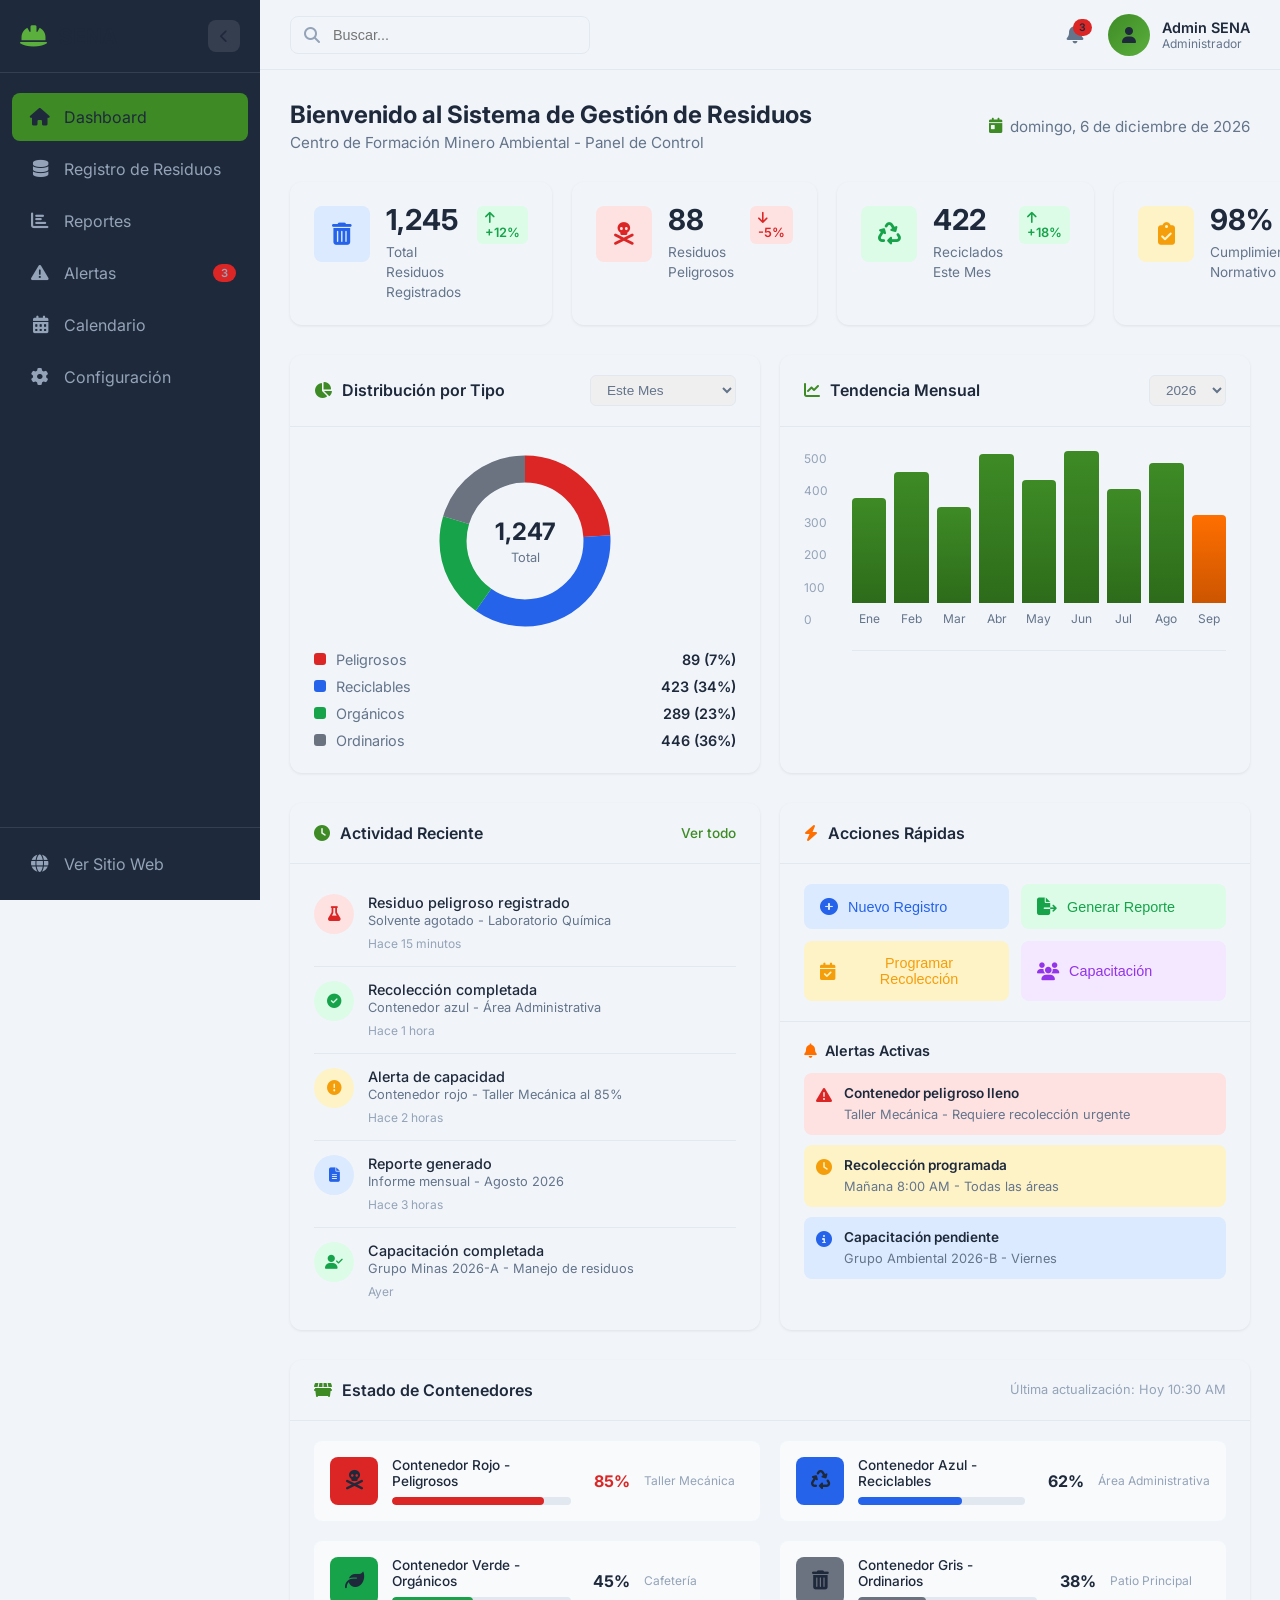
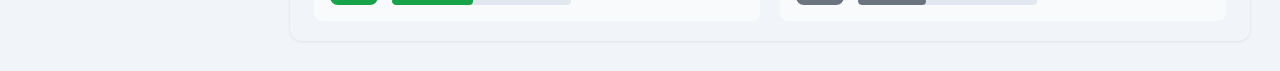
==== commit 43814490: "Update file references to match renamed files" ====
--- a/index.html
+++ b/index.html
@@ -7,7 +7,7 @@
     <link rel="preconnect" href="https://fonts.googleapis.com">
     <link href="https://fonts.googleapis.com/css2?family=Inter:wght@300;400;500;600;700&display=swap" rel="stylesheet">
     <link rel="stylesheet" href="https://cdnjs.cloudflare.com/ajax/libs/font-awesome/6.5.1/css/all.min.css">
-    <link rel="stylesheet" href="dashboard.css">
+    <link rel="stylesheet" href="styles.css">
 </head>
 <body>
     <!-- Sidebar -->
@@ -51,7 +51,7 @@
         </nav>
 
         <div class="sidebar__footer">
-            <a href="../centro-formacion-minero-ambiental/index.html" class="sidebar__link" target="_blank">
+            <a href="https://samuel-2409.github.io/centro-formacion-minero-ambiental/" class="sidebar__link" target="_blank">
                 <i class="fas fa-globe"></i>
                 <span>Ver Sitio Web</span>
             </a>
@@ -469,6 +469,6 @@
         </div>
     </main>
 
-    <script src="dashboard.js"></script>
+    <script src="script.js"></script>
 </body>
 </html>
--- a/styles.css
+++ b/styles.css
@@ -0,0 +1,1124 @@
+/* ========================================
+   DASHBOARD STYLES
+   ======================================== */
+:root {
+    --sena-green: #3E8B26;
+    --sena-green-dark: #2D6B1A;
+    --sena-green-light: #5BAF3D;
+    --sena-yellow: #FFD100;
+    --sena-orange: #FF6F00;
+    
+    --dark-bg: #0F172A;
+    --sidebar-bg: #1E293B;
+    --card-bg: #FFFFFF;
+    --text-primary: #1E293B;
+    --text-secondary: #64748B;
+    --text-light: #94A3B8;
+    --border-color: #E2E8F0;
+    
+    --danger: #DC2626;
+    --danger-light: #FEE2E2;
+    --success: #16A34A;
+    --success-light: #DCFCE7;
+    --warning: #F59E0B;
+    --warning-light: #FEF3C7;
+    --info: #2563EB;
+    --info-light: #DBEAFE;
+    
+    --sidebar-width: 260px;
+    --sidebar-collapsed: 80px;
+    --topbar-height: 70px;
+    
+    --font-primary: 'Inter', -apple-system, BlinkMacSystemFont, sans-serif;
+    --shadow-sm: 0 1px 3px rgba(0,0,0,0.08);
+    --shadow-md: 0 4px 6px -1px rgba(0,0,0,0.1);
+    --shadow-lg: 0 10px 25px -5px rgba(0,0,0,0.1);
+    --radius-sm: 8px;
+    --radius-md: 12px;
+    --radius-lg: 16px;
+}
+
+* {
+    margin: 0;
+    padding: 0;
+    box-sizing: border-box;
+}
+
+body {
+    font-family: var(--font-primary);
+    background: #F1F5F9;
+    color: var(--text-primary);
+    min-height: 100vh;
+}
+
+/* ========================================
+   SIDEBAR
+   ======================================== */
+.sidebar {
+    position: fixed;
+    left: 0;
+    top: 0;
+    bottom: 0;
+    width: var(--sidebar-width);
+    background: var(--sidebar-bg);
+    display: flex;
+    flex-direction: column;
+    transition: width 0.3s ease;
+    z-index: 1000;
+}
+
+.sidebar.collapsed {
+    width: var(--sidebar-collapsed);
+}
+
+.sidebar__header {
+    display: flex;
+    align-items: center;
+    justify-content: space-between;
+    padding: 20px;
+    border-bottom: 1px solid rgba(255,255,255,0.1);
+}
+
+.sidebar__logo {
+    display: flex;
+    align-items: center;
+    gap: 12px;
+    color: var(--white);
+    font-size: 1.3rem;
+    font-weight: 700;
+}
+
+.sidebar__logo i {
+    font-size: 1.5rem;
+    color: var(--sena-green-light);
+}
+
+.sidebar__toggle {
+    background: rgba(255,255,255,0.1);
+    border: none;
+    width: 32px;
+    height: 32px;
+    border-radius: 8px;
+    color: var(--white);
+    cursor: pointer;
+    transition: var(--transition-base);
+}
+
+.sidebar__toggle:hover {
+    background: rgba(255,255,255,0.2);
+}
+
+.sidebar.collapsed .sidebar__toggle i {
+    transform: rotate(180deg);
+}
+
+.sidebar__nav {
+    flex: 1;
+    padding: 20px 12px;
+    display: flex;
+    flex-direction: column;
+    gap: 4px;
+}
+
+.sidebar__link {
+    display: flex;
+    align-items: center;
+    gap: 12px;
+    padding: 14px 16px;
+    color: var(--text-light);
+    text-decoration: none;
+    border-radius: var(--radius-sm);
+    transition: all 0.2s ease;
+    position: relative;
+}
+
+.sidebar__link:hover {
+    background: rgba(255,255,255,0.08);
+    color: var(--white);
+}
+
+.sidebar__link.active {
+    background: var(--sena-green);
+    color: var(--white);
+}
+
+.sidebar__link i {
+    font-size: 1.1rem;
+    width: 24px;
+    text-align: center;
+}
+
+.sidebar__badge {
+    position: absolute;
+    right: 12px;
+    background: var(--danger);
+    color: var(--white);
+    font-size: 0.7rem;
+    font-weight: 600;
+    padding: 2px 8px;
+    border-radius: 10px;
+}
+
+.sidebar__footer {
+    padding: 12px;
+    border-top: 1px solid rgba(255,255,255,0.1);
+}
+
+.sidebar.collapsed .sidebar__link span,
+.sidebar.collapsed .sidebar__badge {
+    display: none;
+}
+
+/* ========================================
+   MAIN CONTENT
+   ======================================== */
+.main {
+    margin-left: var(--sidebar-width);
+    min-height: 100vh;
+    transition: margin-left 0.3s ease;
+}
+
+.sidebar.collapsed ~ .main {
+    margin-left: var(--sidebar-collapsed);
+}
+
+/* ========================================
+   TOPBAR
+   ======================================== */
+.topbar {
+    position: sticky;
+    top: 0;
+    height: var(--topbar-height);
+    background: var(--white);
+    border-bottom: 1px solid var(--border-color);
+    display: flex;
+    align-items: center;
+    justify-content: space-between;
+    padding: 0 30px;
+    z-index: 100;
+}
+
+.topbar__left {
+    display: flex;
+    align-items: center;
+    gap: 20px;
+}
+
+.topbar__menu-btn {
+    display: none;
+    background: none;
+    border: none;
+    font-size: 1.3rem;
+    color: var(--text-secondary);
+    cursor: pointer;
+}
+
+.topbar__search {
+    position: relative;
+    display: flex;
+    align-items: center;
+}
+
+.topbar__search i {
+    position: absolute;
+    left: 14px;
+    color: var(--text-light);
+}
+
+.topbar__search input {
+    padding: 10px 16px 10px 42px;
+    background: #F1F5F9;
+    border: 1px solid var(--border-color);
+    border-radius: var(--radius-sm);
+    width: 300px;
+    font-size: 0.9rem;
+    transition: all 0.2s ease;
+}
+
+.topbar__search input:focus {
+    outline: none;
+    border-color: var(--sena-green);
+    background: var(--white);
+}
+
+.topbar__right {
+    display: flex;
+    align-items: center;
+    gap: 24px;
+}
+
+.topbar__notifications {
+    position: relative;
+    cursor: pointer;
+}
+
+.topbar__notifications i {
+    font-size: 1.2rem;
+    color: var(--text-secondary);
+}
+
+.topbar__notif-badge {
+    position: absolute;
+    top: -6px;
+    right: -8px;
+    background: var(--danger);
+    color: var(--white);
+    font-size: 0.65rem;
+    font-weight: 600;
+    padding: 2px 6px;
+    border-radius: 10px;
+}
+
+.topbar__user {
+    display: flex;
+    align-items: center;
+    gap: 12px;
+    cursor: pointer;
+}
+
+.topbar__avatar {
+    width: 42px;
+    height: 42px;
+    background: linear-gradient(135deg, var(--sena-green), var(--sena-green-light));
+    border-radius: 50%;
+    display: flex;
+    align-items: center;
+    justify-content: center;
+    color: var(--white);
+}
+
+.topbar__user-info {
+    display: flex;
+    flex-direction: column;
+}
+
+.topbar__user-name {
+    font-size: 0.9rem;
+    font-weight: 600;
+    color: var(--text-primary);
+}
+
+.topbar__user-role {
+    font-size: 0.75rem;
+    color: var(--text-secondary);
+}
+
+/* ========================================
+   DASHBOARD CONTENT
+   ======================================== */
+.dashboard {
+    padding: 30px;
+}
+
+.dashboard__welcome {
+    display: flex;
+    justify-content: space-between;
+    align-items: center;
+    margin-bottom: 30px;
+}
+
+.dashboard__welcome-text h1 {
+    font-size: 1.5rem;
+    font-weight: 700;
+    color: var(--text-primary);
+    margin-bottom: 4px;
+}
+
+.dashboard__welcome-text p {
+    font-size: 0.95rem;
+    color: var(--text-secondary);
+}
+
+.dashboard__welcome-date {
+    display: flex;
+    align-items: center;
+    gap: 8px;
+    color: var(--text-secondary);
+    font-size: 0.95rem;
+}
+
+.dashboard__welcome-date i {
+    color: var(--sena-green);
+}
+
+/* ========================================
+   STATS CARDS
+   ======================================== */
+.stats-grid {
+    display: grid;
+    grid-template-columns: repeat(4, 1fr);
+    gap: 20px;
+    margin-bottom: 30px;
+}
+
+.stat-card {
+    background: var(--white);
+    border-radius: var(--radius-md);
+    padding: 24px;
+    display: flex;
+    align-items: flex-start;
+    gap: 16px;
+    box-shadow: var(--shadow-sm);
+    transition: transform 0.2s ease, box-shadow 0.2s ease;
+}
+
+.stat-card:hover {
+    transform: translateY(-2px);
+    box-shadow: var(--shadow-md);
+}
+
+.stat-card__icon {
+    width: 56px;
+    height: 56px;
+    border-radius: var(--radius-sm);
+    display: flex;
+    align-items: center;
+    justify-content: center;
+    font-size: 1.4rem;
+    flex-shrink: 0;
+}
+
+.stat-card--primary .stat-card__icon {
+    background: var(--info-light);
+    color: var(--info);
+}
+
+.stat-card--danger .stat-card__icon {
+    background: var(--danger-light);
+    color: var(--danger);
+}
+
+.stat-card--success .stat-card__icon {
+    background: var(--success-light);
+    color: var(--success);
+}
+
+.stat-card--warning .stat-card__icon {
+    background: var(--warning-light);
+    color: var(--warning);
+}
+
+.stat-card__content {
+    flex: 1;
+}
+
+.stat-card__value {
+    display: block;
+    font-size: 1.8rem;
+    font-weight: 700;
+    color: var(--text-primary);
+    line-height: 1;
+    margin-bottom: 6px;
+}
+
+.stat-card__label {
+    font-size: 0.85rem;
+    color: var(--text-secondary);
+}
+
+.stat-card__trend {
+    font-size: 0.8rem;
+    font-weight: 600;
+    padding: 4px 8px;
+    border-radius: 6px;
+}
+
+.stat-card__trend--up {
+    background: var(--success-light);
+    color: var(--success);
+}
+
+.stat-card__trend--down {
+    background: var(--danger-light);
+    color: var(--danger);
+}
+
+/* ========================================
+   CHARTS
+   ======================================== */
+.charts-grid {
+    display: grid;
+    grid-template-columns: 1fr 1fr;
+    gap: 20px;
+    margin-bottom: 30px;
+}
+
+.chart-card {
+    background: var(--white);
+    border-radius: var(--radius-md);
+    box-shadow: var(--shadow-sm);
+    overflow: hidden;
+}
+
+.chart-card__header {
+    display: flex;
+    justify-content: space-between;
+    align-items: center;
+    padding: 20px 24px;
+    border-bottom: 1px solid var(--border-color);
+}
+
+.chart-card__header h3 {
+    font-size: 1rem;
+    font-weight: 600;
+    display: flex;
+    align-items: center;
+    gap: 10px;
+}
+
+.chart-card__header h3 i {
+    color: var(--sena-green);
+}
+
+.chart-card__filter {
+    padding: 6px 12px;
+    border: 1px solid var(--border-color);
+    border-radius: 6px;
+    font-size: 0.85rem;
+    color: var(--text-secondary);
+    cursor: pointer;
+}
+
+.chart-card__body {
+    padding: 24px;
+}
+
+/* Donut Chart */
+.donut-chart {
+    position: relative;
+    width: 180px;
+    height: 180px;
+    margin: 0 auto 20px;
+}
+
+.donut-chart svg {
+    width: 100%;
+    height: 100%;
+}
+
+.donut-chart__center {
+    position: absolute;
+    top: 50%;
+    left: 50%;
+    transform: translate(-50%, -50%);
+    text-align: center;
+}
+
+.donut-chart__total {
+    display: block;
+    font-size: 1.5rem;
+    font-weight: 700;
+    color: var(--text-primary);
+}
+
+.donut-chart__label {
+    font-size: 0.8rem;
+    color: var(--text-secondary);
+}
+
+.chart-legend {
+    display: flex;
+    flex-direction: column;
+    gap: 10px;
+}
+
+.chart-legend__item {
+    display: flex;
+    align-items: center;
+    gap: 10px;
+    font-size: 0.9rem;
+}
+
+.chart-legend__color {
+    width: 12px;
+    height: 12px;
+    border-radius: 3px;
+}
+
+.chart-legend__label {
+    flex: 1;
+    color: var(--text-secondary);
+}
+
+.chart-legend__value {
+    font-weight: 600;
+    color: var(--text-primary);
+}
+
+/* Bar Chart */
+.bar-chart {
+    display: flex;
+    gap: 16px;
+    height: 200px;
+}
+
+.bar-chart__y-axis {
+    display: flex;
+    flex-direction: column;
+    justify-content: space-between;
+    font-size: 0.75rem;
+    color: var(--text-light);
+    padding: 0 8px 24px 0;
+}
+
+.bar-chart__bars {
+    flex: 1;
+    display: flex;
+    align-items: flex-end;
+    gap: 8px;
+    border-bottom: 1px solid var(--border-color);
+    padding-bottom: 24px;
+}
+
+.bar-chart__bar-group {
+    flex: 1;
+    display: flex;
+    flex-direction: column;
+    align-items: center;
+    height: 100%;
+    justify-content: flex-end;
+}
+
+.bar-chart__bar {
+    width: 100%;
+    max-width: 40px;
+    background: linear-gradient(180deg, var(--sena-green), var(--sena-green-dark));
+    border-radius: 4px 4px 0 0;
+    position: relative;
+    cursor: pointer;
+    transition: opacity 0.2s ease;
+}
+
+.bar-chart__bar:hover {
+    opacity: 0.8;
+}
+
+.bar-chart__bar--current {
+    background: linear-gradient(180deg, var(--sena-orange), #CC5500);
+}
+
+.bar-chart__tooltip {
+    position: absolute;
+    top: -30px;
+    left: 50%;
+    transform: translateX(-50%);
+    background: var(--text-primary);
+    color: var(--white);
+    padding: 4px 8px;
+    border-radius: 4px;
+    font-size: 0.75rem;
+    font-weight: 600;
+    white-space: nowrap;
+    opacity: 0;
+    pointer-events: none;
+    transition: opacity 0.2s ease;
+}
+
+.bar-chart__bar:hover .bar-chart__tooltip {
+    opacity: 1;
+}
+
+.bar-chart__label {
+    margin-top: 8px;
+    font-size: 0.75rem;
+    color: var(--text-secondary);
+}
+
+/* ========================================
+   BOTTOM GRID
+   ======================================== */
+.bottom-grid {
+    display: grid;
+    grid-template-columns: 1fr 1fr;
+    gap: 20px;
+    margin-bottom: 30px;
+}
+
+/* Activity Card */
+.activity-card {
+    background: var(--white);
+    border-radius: var(--radius-md);
+    box-shadow: var(--shadow-sm);
+}
+
+.activity-card__header {
+    display: flex;
+    justify-content: space-between;
+    align-items: center;
+    padding: 20px 24px;
+    border-bottom: 1px solid var(--border-color);
+}
+
+.activity-card__header h3 {
+    font-size: 1rem;
+    font-weight: 600;
+    display: flex;
+    align-items: center;
+    gap: 10px;
+}
+
+.activity-card__header h3 i {
+    color: var(--sena-green);
+}
+
+.activity-card__see-all {
+    font-size: 0.85rem;
+    color: var(--sena-green);
+    text-decoration: none;
+    font-weight: 500;
+}
+
+.activity-card__see-all:hover {
+    text-decoration: underline;
+}
+
+.activity-card__body {
+    padding: 16px 24px;
+}
+
+.activity-item {
+    display: flex;
+    gap: 14px;
+    padding: 14px 0;
+    border-bottom: 1px solid var(--border-color);
+}
+
+.activity-item:last-child {
+    border-bottom: none;
+}
+
+.activity-item__icon {
+    width: 40px;
+    height: 40px;
+    border-radius: 50%;
+    display: flex;
+    align-items: center;
+    justify-content: center;
+    font-size: 0.9rem;
+    flex-shrink: 0;
+}
+
+.activity-item__icon--danger {
+    background: var(--danger-light);
+    color: var(--danger);
+}
+
+.activity-item__icon--success {
+    background: var(--success-light);
+    color: var(--success);
+}
+
+.activity-item__icon--warning {
+    background: var(--warning-light);
+    color: var(--warning);
+}
+
+.activity-item__icon--info {
+    background: var(--info-light);
+    color: var(--info);
+}
+
+.activity-item__content {
+    flex: 1;
+}
+
+.activity-item__title {
+    display: block;
+    font-size: 0.9rem;
+    font-weight: 500;
+    color: var(--text-primary);
+    margin-bottom: 2px;
+}
+
+.activity-item__desc {
+    display: block;
+    font-size: 0.8rem;
+    color: var(--text-secondary);
+    margin-bottom: 4px;
+}
+
+.activity-item__time {
+    font-size: 0.75rem;
+    color: var(--text-light);
+}
+
+/* Actions Card */
+.actions-card {
+    background: var(--white);
+    border-radius: var(--radius-md);
+    box-shadow: var(--shadow-sm);
+}
+
+.actions-card__header {
+    padding: 20px 24px;
+    border-bottom: 1px solid var(--border-color);
+}
+
+.actions-card__header h3 {
+    font-size: 1rem;
+    font-weight: 600;
+    display: flex;
+    align-items: center;
+    gap: 10px;
+}
+
+.actions-card__header h3 i {
+    color: var(--sena-orange);
+}
+
+.actions-card__body {
+    padding: 20px 24px;
+    display: grid;
+    grid-template-columns: 1fr 1fr;
+    gap: 12px;
+}
+
+.action-btn {
+    display: flex;
+    align-items: center;
+    gap: 10px;
+    padding: 14px 16px;
+    border: none;
+    border-radius: var(--radius-sm);
+    font-size: 0.9rem;
+    font-weight: 500;
+    cursor: pointer;
+    transition: all 0.2s ease;
+}
+
+.action-btn i {
+    font-size: 1.1rem;
+}
+
+.action-btn--primary {
+    background: var(--info-light);
+    color: var(--info);
+}
+
+.action-btn--primary:hover {
+    background: var(--info);
+    color: var(--white);
+}
+
+.action-btn--success {
+    background: var(--success-light);
+    color: var(--success);
+}
+
+.action-btn--success:hover {
+    background: var(--success);
+    color: var(--white);
+}
+
+.action-btn--warning {
+    background: var(--warning-light);
+    color: var(--warning);
+}
+
+.action-btn--warning:hover {
+    background: var(--warning);
+    color: var(--white);
+}
+
+.action-btn--info {
+    background: #F3E8FF;
+    color: #9333EA;
+}
+
+.action-btn--info:hover {
+    background: #9333EA;
+    color: var(--white);
+}
+
+/* Alerts Section */
+.alerts-section {
+    padding: 20px 24px;
+    border-top: 1px solid var(--border-color);
+}
+
+.alerts-section h4 {
+    font-size: 0.9rem;
+    font-weight: 600;
+    margin-bottom: 14px;
+    display: flex;
+    align-items: center;
+    gap: 8px;
+    color: var(--text-primary);
+}
+
+.alerts-section h4 i {
+    color: var(--sena-orange);
+}
+
+.alert-item {
+    display: flex;
+    gap: 12px;
+    padding: 12px;
+    border-radius: var(--radius-sm);
+    margin-bottom: 10px;
+}
+
+.alert-item:last-child {
+    margin-bottom: 0;
+}
+
+.alert-item--danger {
+    background: var(--danger-light);
+}
+
+.alert-item--warning {
+    background: var(--warning-light);
+}
+
+.alert-item--info {
+    background: var(--info-light);
+}
+
+.alert-item i {
+    font-size: 1rem;
+    margin-top: 2px;
+}
+
+.alert-item--danger i { color: var(--danger); }
+.alert-item--warning i { color: var(--warning); }
+.alert-item--info i { color: var(--info); }
+
+.alert-item__content {
+    flex: 1;
+}
+
+.alert-item__title {
+    display: block;
+    font-size: 0.85rem;
+    font-weight: 600;
+    color: var(--text-primary);
+    margin-bottom: 2px;
+}
+
+.alert-item__desc {
+    font-size: 0.8rem;
+    color: var(--text-secondary);
+}
+
+/* ========================================
+   CONTAINERS STATUS
+   ======================================== */
+.containers-card {
+    background: var(--white);
+    border-radius: var(--radius-md);
+    box-shadow: var(--shadow-sm);
+}
+
+.containers-card__header {
+    display: flex;
+    justify-content: space-between;
+    align-items: center;
+    padding: 20px 24px;
+    border-bottom: 1px solid var(--border-color);
+}
+
+.containers-card__header h3 {
+    font-size: 1rem;
+    font-weight: 600;
+    display: flex;
+    align-items: center;
+    gap: 10px;
+}
+
+.containers-card__header h3 i {
+    color: var(--sena-green);
+}
+
+.containers-card__update {
+    font-size: 0.8rem;
+    color: var(--text-light);
+}
+
+.containers-card__body {
+    padding: 20px 24px;
+    display: grid;
+    grid-template-columns: repeat(2, 1fr);
+    gap: 20px;
+}
+
+.container-status {
+    display: flex;
+    align-items: center;
+    gap: 14px;
+    padding: 16px;
+    background: #F8FAFC;
+    border-radius: var(--radius-sm);
+}
+
+.container-status__icon {
+    width: 48px;
+    height: 48px;
+    border-radius: var(--radius-sm);
+    display: flex;
+    align-items: center;
+    justify-content: center;
+    font-size: 1.2rem;
+    flex-shrink: 0;
+}
+
+.container-status__icon--peligroso {
+    background: var(--danger);
+    color: var(--white);
+}
+
+.container-status__icon--reciclable {
+    background: var(--info);
+    color: var(--white);
+}
+
+.container-status__icon--organico {
+    background: var(--success);
+    color: var(--white);
+}
+
+.container-status__icon--ordinario {
+    background: #6B7280;
+    color: var(--white);
+}
+
+.container-status__info {
+    flex: 1;
+}
+
+.container-status__name {
+    display: block;
+    font-size: 0.85rem;
+    font-weight: 500;
+    color: var(--text-primary);
+    margin-bottom: 8px;
+}
+
+.container-status__bar {
+    height: 8px;
+    background: var(--border-color);
+    border-radius: 4px;
+    overflow: hidden;
+}
+
+.container-status__fill {
+    height: 100%;
+    border-radius: 4px;
+    transition: width 0.5s ease;
+}
+
+.container-status__fill--danger { background: var(--danger); }
+.container-status__fill--info { background: var(--info); }
+.container-status__fill--success { background: var(--success); }
+.container-status__fill--secondary { background: #6B7280; }
+
+.container-status__percent {
+    font-size: 1rem;
+    font-weight: 700;
+    color: var(--text-primary);
+    min-width: 45px;
+    text-align: right;
+}
+
+.container-status__percent--danger {
+    color: var(--danger);
+}
+
+.container-status__location {
+    font-size: 0.75rem;
+    color: var(--text-light);
+    min-width: 100px;
+}
+
+/* ========================================
+   RESPONSIVE
+   ======================================== */
+@media (max-width: 1200px) {
+    .stats-grid {
+        grid-template-columns: repeat(2, 1fr);
+    }
+    
+    .containers-card__body {
+        grid-template-columns: 1fr;
+    }
+}
+
+@media (max-width: 992px) {
+    .charts-grid,
+    .bottom-grid {
+        grid-template-columns: 1fr;
+    }
+}
+
+@media (max-width: 768px) {
+    .sidebar {
+        transform: translateX(-100%);
+    }
+    
+    .sidebar.mobile-open {
+        transform: translateX(0);
+    }
+    
+    .main {
+        margin-left: 0;
+    }
+    
+    .topbar__menu-btn {
+        display: block;
+    }
+    
+    .topbar__search input {
+        width: 200px;
+    }
+    
+    .topbar__user-info {
+        display: none;
+    }
+    
+    .stats-grid {
+        grid-template-columns: 1fr;
+    }
+    
+    .dashboard__welcome {
+        flex-direction: column;
+        align-items: flex-start;
+        gap: 12px;
+    }
+    
+    .actions-card__body {
+        grid-template-columns: 1fr;
+    }
+}
+
+/* ========================================
+   ANIMATIONS
+   ======================================== */
+@keyframes fadeIn {
+    from { opacity: 0; transform: translateY(10px); }
+    to { opacity: 1; transform: translateY(0); }
+}
+
+.stat-card,
+.chart-card,
+.activity-card,
+.actions-card,
+.containers-card {
+    animation: fadeIn 0.5s ease-out;
+}
+
+/* Scrollbar */
+::-webkit-scrollbar {
+    width: 8px;
+}
+
+::-webkit-scrollbar-track {
+    background: #F1F5F9;
+}
+
+::-webkit-scrollbar-thumb {
+    background: #CBD5E1;
+    border-radius: 4px;
+}
+
+::-webkit-scrollbar-thumb:hover {
+    background: #94A3B8;
+}
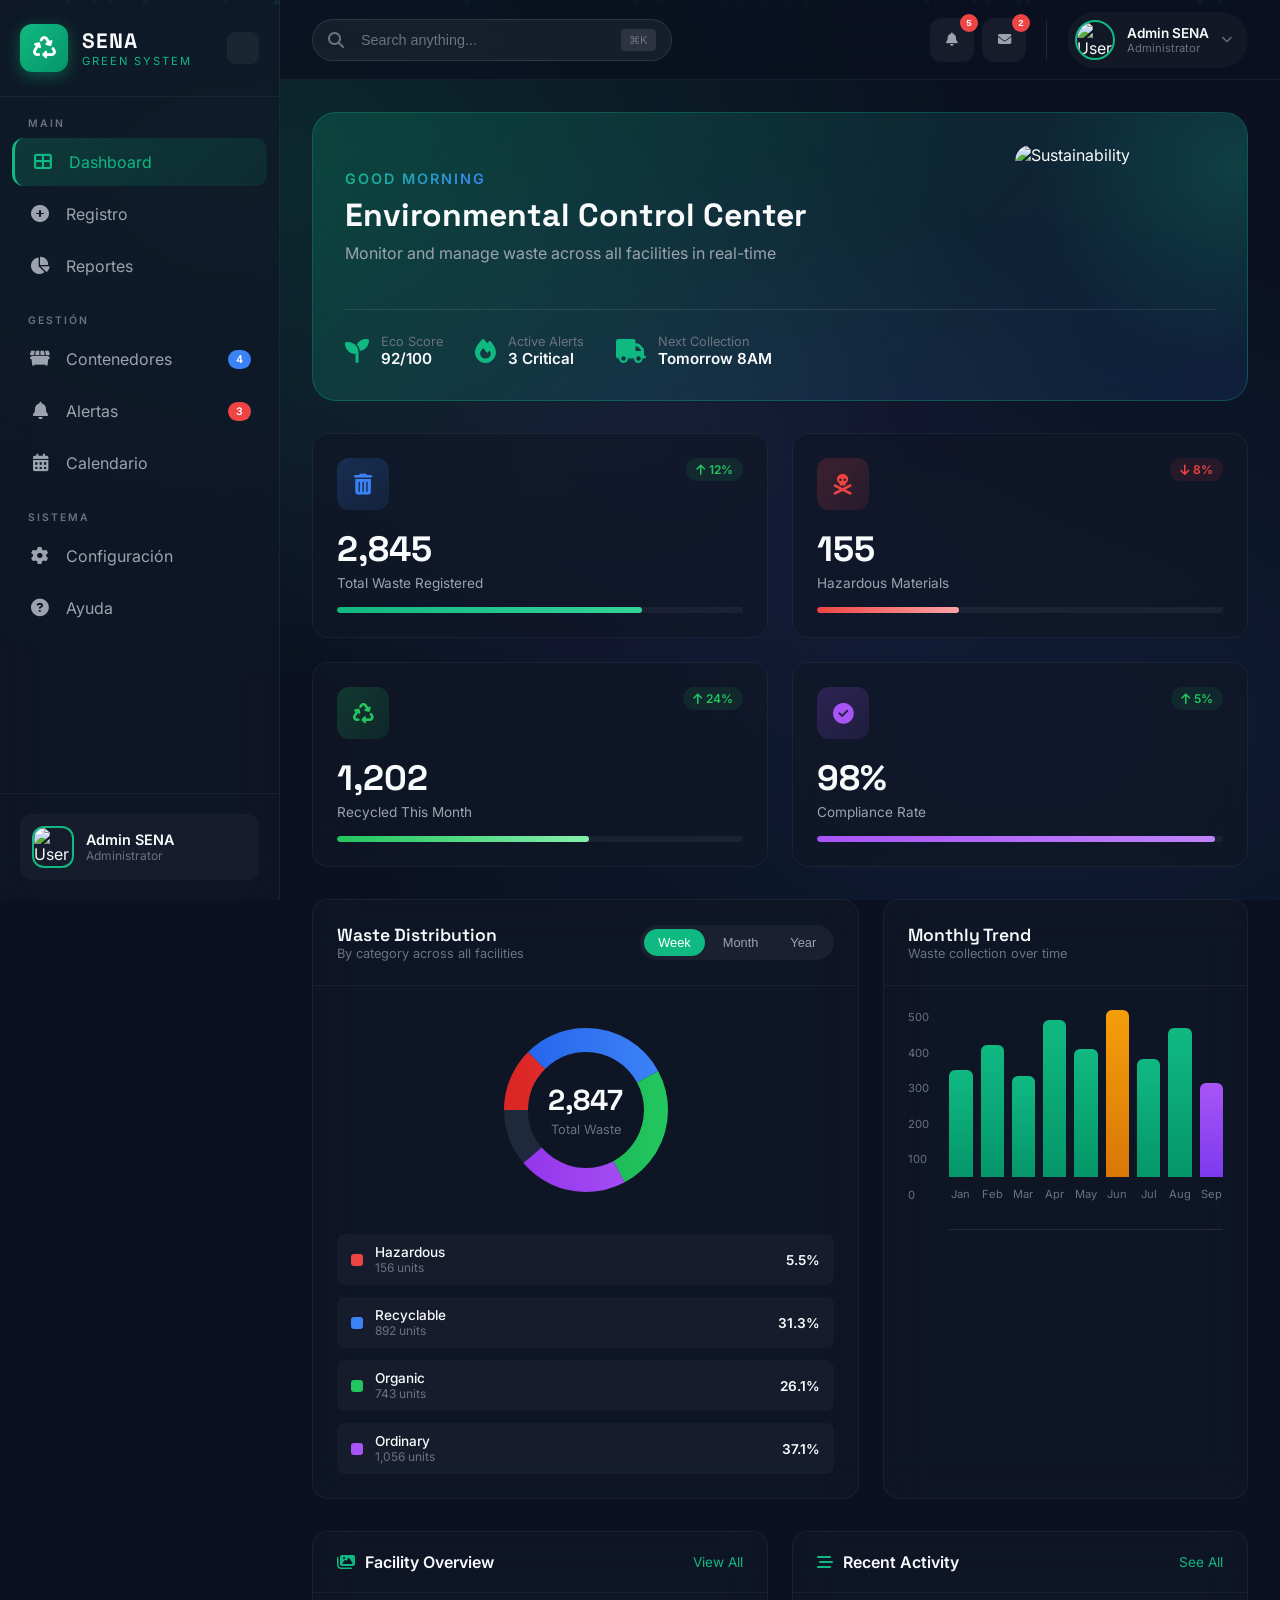
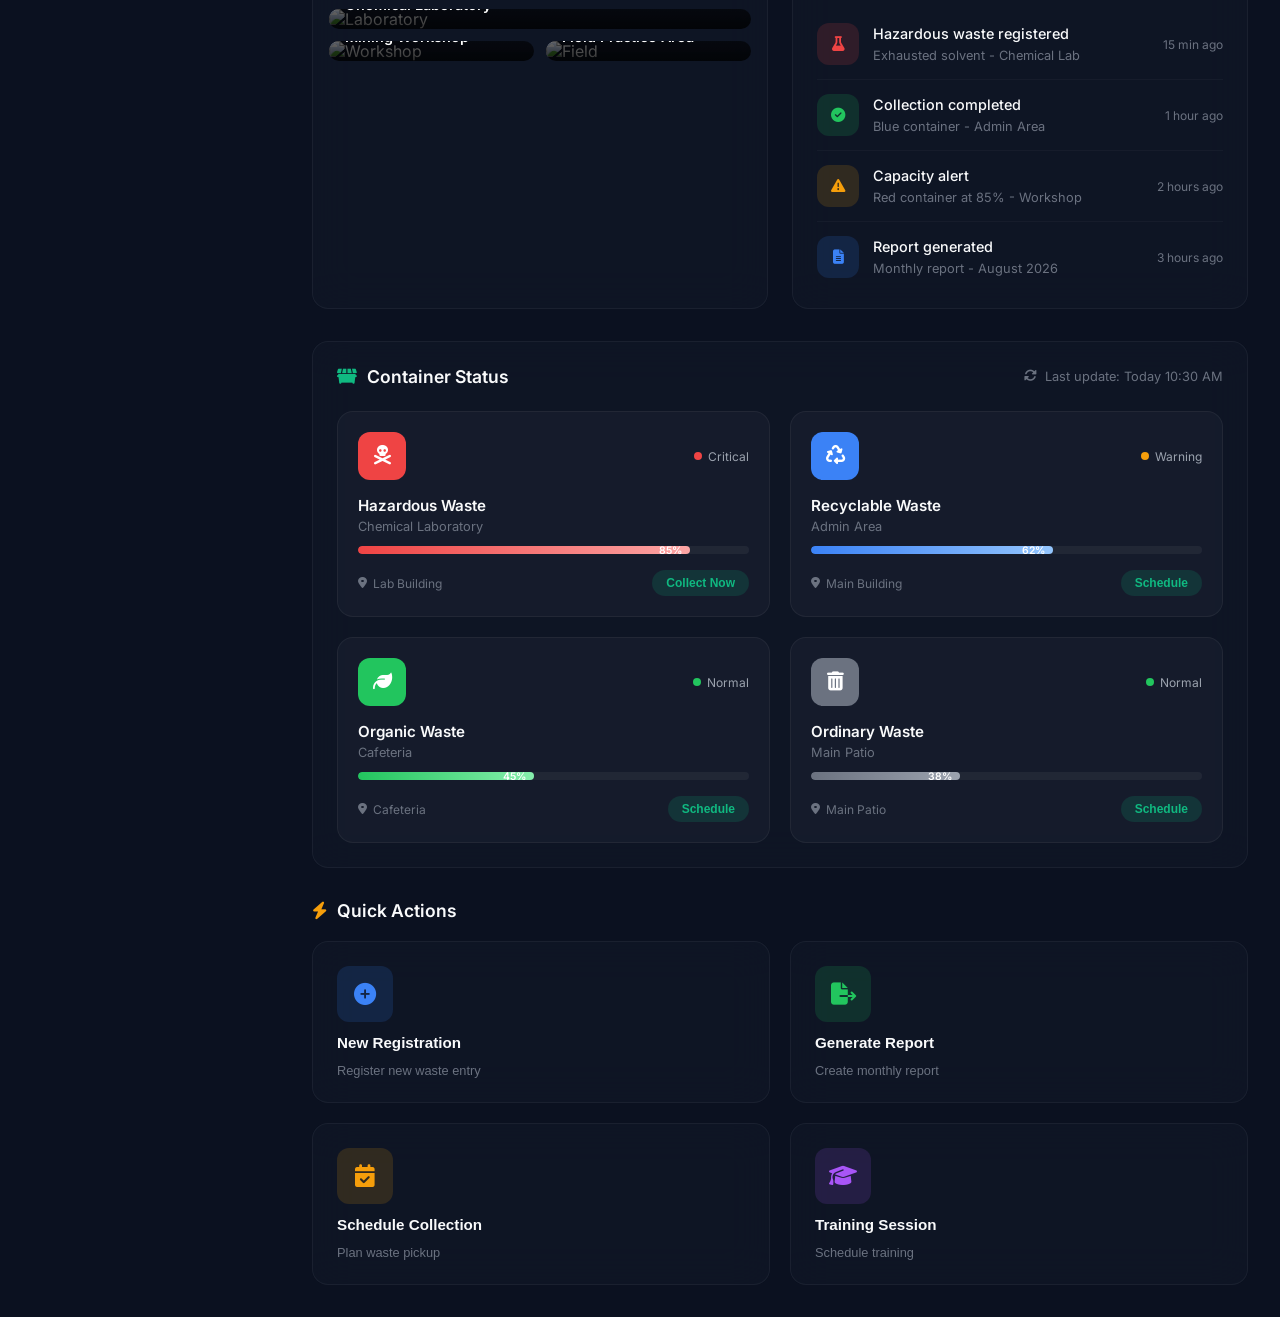
==== commit d500c32a: "Major redesign: Modern dashboard with animations, glass morphism, real images, and enhanced UX" ====
--- a/index.html
+++ b/index.html
@@ -5,56 +5,90 @@
     <meta name="viewport" content="width=device-width, initial-scale=1.0">
     <title>Dashboard - Sistema de Gestión de Residuos | SENA</title>
     <link rel="preconnect" href="https://fonts.googleapis.com">
-    <link href="https://fonts.googleapis.com/css2?family=Inter:wght@300;400;500;600;700&display=swap" rel="stylesheet">
+    <link href="https://fonts.googleapis.com/css2?family=Inter:wght@300;400;500;600;700;800;900&family=Space+Grotesk:wght@400;500;600;700&display=swap" rel="stylesheet">
     <link rel="stylesheet" href="https://cdnjs.cloudflare.com/ajax/libs/font-awesome/6.5.1/css/all.min.css">
     <link rel="stylesheet" href="styles.css">
 </head>
 <body>
+    <!-- Animated Background -->
+    <div class="bg-animation">
+        <div class="bg-gradient"></div>
+        <div class="bg-particles" id="bgParticles"></div>
+    </div>
+
     <!-- Sidebar -->
     <aside class="sidebar" id="sidebar">
         <div class="sidebar__header">
             <div class="sidebar__logo">
-                <i class="fas fa-hard-hat"></i>
-                <span>SENA</span>
+                <div class="sidebar__logo-icon">
+                    <i class="fas fa-recycle"></i>
+                </div>
+                <div class="sidebar__logo-text">
+                    <span class="sidebar__logo-title">SENA</span>
+                    <span class="sidebar__logo-subtitle">Green System</span>
+                </div>
             </div>
             <button class="sidebar__toggle" id="sidebarToggle">
-                <i class="fas fa-chevron-left"></i>
+                <i class="fas fa-chevrons-left"></i>
             </button>
         </div>
 
         <nav class="sidebar__nav">
-            <a href="#" class="sidebar__link active">
-                <i class="fas fa-home"></i>
-                <span>Dashboard</span>
-            </a>
-            <a href="#" class="sidebar__link">
-                <i class="fas fa-database"></i>
-                <span>Registro de Residuos</span>
-            </a>
-            <a href="#" class="sidebar__link">
-                <i class="fas fa-chart-bar"></i>
-                <span>Reportes</span>
-            </a>
-            <a href="#" class="sidebar__link">
-                <i class="fas fa-exclamation-triangle"></i>
-                <span>Alertas</span>
-                <span class="sidebar__badge">3</span>
-            </a>
-            <a href="#" class="sidebar__link">
-                <i class="fas fa-calendar-alt"></i>
-                <span>Calendario</span>
-            </a>
-            <a href="#" class="sidebar__link">
-                <i class="fas fa-cog"></i>
-                <span>Configuración</span>
-            </a>
+            <div class="sidebar__nav-section">
+                <span class="sidebar__nav-label">MAIN</span>
+                <a href="#" class="sidebar__link active" data-tooltip="Dashboard">
+                    <i class="fas fa-th-large"></i>
+                    <span>Dashboard</span>
+                </a>
+                <a href="#" class="sidebar__link" data-tooltip="Registro">
+                    <i class="fas fa-plus-circle"></i>
+                    <span>Registro</span>
+                </a>
+                <a href="#" class="sidebar__link" data-tooltip="Reportes">
+                    <i class="fas fa-chart-pie"></i>
+                    <span>Reportes</span>
+                </a>
+            </div>
+            <div class="sidebar__nav-section">
+                <span class="sidebar__nav-label">GESTIÓN</span>
+                <a href="#" class="sidebar__link" data-tooltip="Contenedores">
+                    <i class="fas fa-dumpster"></i>
+                    <span>Contenedores</span>
+                    <span class="sidebar__badge">4</span>
+                </a>
+                <a href="#" class="sidebar__link" data-tooltip="Alertas">
+                    <i class="fas fa-bell"></i>
+                    <span>Alertas</span>
+                    <span class="sidebar__badge sidebar__badge--danger">3</span>
+                </a>
+                <a href="#" class="sidebar__link" data-tooltip="Calendario">
+                    <i class="fas fa-calendar-alt"></i>
+                    <span>Calendario</span>
+                </a>
+            </div>
+            <div class="sidebar__nav-section">
+                <span class="sidebar__nav-label">SISTEMA</span>
+                <a href="#" class="sidebar__link" data-tooltip="Configuración">
+                    <i class="fas fa-cog"></i>
+                    <span>Configuración</span>
+                </a>
+                <a href="#" class="sidebar__link" data-tooltip="Ayuda">
+                    <i class="fas fa-question-circle"></i>
+                    <span>Ayuda</span>
+                </a>
+            </div>
         </nav>
 
         <div class="sidebar__footer">
-            <a href="https://samuel-2409.github.io/centro-formacion-minero-ambiental/" class="sidebar__link" target="_blank">
-                <i class="fas fa-globe"></i>
-                <span>Ver Sitio Web</span>
-            </a>
+            <div class="sidebar__user">
+                <div class="sidebar__user-avatar">
+                    <img src="https://images.unsplash.com/photo-1472099645785-5658abf4ff4e?w=100&h=100&fit=crop&crop=face" alt="User">
+                </div>
+                <div class="sidebar__user-info">
+                    <span class="sidebar__user-name">Admin SENA</span>
+                    <span class="sidebar__user-role">Administrator</span>
+                </div>
+            </div>
         </div>
     </aside>
 
@@ -68,162 +102,234 @@
                 </button>
                 <div class="topbar__search">
                     <i class="fas fa-search"></i>
-                    <input type="text" placeholder="Buscar...">
+                    <input type="text" placeholder="Search anything...">
+                    <span class="topbar__search-shortcut">⌘K</span>
                 </div>
             </div>
             <div class="topbar__right">
-                <div class="topbar__notifications">
-                    <i class="fas fa-bell"></i>
-                    <span class="topbar__notif-badge">3</span>
-                </div>
+                <div class="topbar__actions">
+                    <button class="topbar__action-btn" data-tooltip="Notifications">
+                        <i class="fas fa-bell"></i>
+                        <span class="topbar__action-badge">5</span>
+                    </button>
+                    <button class="topbar__action-btn" data-tooltip="Messages">
+                        <i class="fas fa-envelope"></i>
+                        <span class="topbar__action-badge">2</span>
+                    </button>
+                </div>
+                <div class="topbar__divider"></div>
                 <div class="topbar__user">
-                    <div class="topbar__avatar">
-                        <i class="fas fa-user"></i>
-                    </div>
+                    <img src="https://images.unsplash.com/photo-1472099645785-5658abf4ff4e?w=100&h=100&fit=crop&crop=face" alt="User">
                     <div class="topbar__user-info">
                         <span class="topbar__user-name">Admin SENA</span>
-                        <span class="topbar__user-role">Administrador</span>
-                    </div>
+                        <span class="topbar__user-role">Administrator</span>
+                    </div>
+                    <i class="fas fa-chevron-down"></i>
                 </div>
             </div>
         </header>
 
         <!-- Dashboard Content -->
         <div class="dashboard">
-            <!-- Welcome Section -->
-            <div class="dashboard__welcome">
-                <div class="dashboard__welcome-text">
-                    <h1>Bienvenido al Sistema de Gestión de Residuos</h1>
-                    <p>Centro de Formación Minero Ambiental - Panel de Control</p>
-                </div>
-                <div class="dashboard__welcome-date">
-                    <i class="fas fa-calendar-day"></i>
-                    <span id="currentDate"></span>
+            <!-- Welcome Banner -->
+            <div class="welcome-banner" id="welcomeBanner">
+                <div class="welcome-banner__content">
+                    <div class="welcome-banner__text">
+                        <span class="welcome-banner__greeting" id="greeting">Good Morning</span>
+                        <h1 class="welcome-banner__title">Environmental Control Center</h1>
+                        <p class="welcome-banner__desc">Monitor and manage waste across all facilities in real-time</p>
+                    </div>
+                    <div class="welcome-banner__image">
+                        <img src="https://images.unsplash.com/photo-1532996122724-e3c354a0b15b?w=400&h=300&fit=crop" alt="Sustainability">
+                    </div>
+                </div>
+                <div class="welcome-banner__stats">
+                    <div class="welcome-banner__stat">
+                        <i class="fas fa-seedling"></i>
+                        <div>
+                            <span class="welcome-banner__stat-value">Eco Score</span>
+                            <span class="welcome-banner__stat-label">92/100</span>
+                        </div>
+                    </div>
+                    <div class="welcome-banner__stat">
+                        <i class="fas fa-fire"></i>
+                        <div>
+                            <span class="welcome-banner__stat-value">Active Alerts</span>
+                            <span class="welcome-banner__stat-label">3 Critical</span>
+                        </div>
+                    </div>
+                    <div class="welcome-banner__stat">
+                        <i class="fas fa-truck"></i>
+                        <div>
+                            <span class="welcome-banner__stat-value">Next Collection</span>
+                            <span class="welcome-banner__stat-label">Tomorrow 8AM</span>
+                        </div>
+                    </div>
                 </div>
             </div>
 
             <!-- Stats Cards -->
             <div class="stats-grid">
-                <div class="stat-card stat-card--primary">
-                    <div class="stat-card__icon">
-                        <i class="fas fa-trash-alt"></i>
-                    </div>
-                    <div class="stat-card__content">
-                        <span class="stat-card__value" data-target="1247">0</span>
-                        <span class="stat-card__label">Total Residuos Registrados</span>
-                    </div>
-                    <div class="stat-card__trend stat-card__trend--up">
-                        <i class="fas fa-arrow-up"></i> +12%
-                    </div>
-                </div>
-
-                <div class="stat-card stat-card--danger">
-                    <div class="stat-card__icon">
-                        <i class="fas fa-skull-crossbones"></i>
-                    </div>
-                    <div class="stat-card__content">
-                        <span class="stat-card__value" data-target="89">0</span>
-                        <span class="stat-card__label">Residuos Peligrosos</span>
-                    </div>
-                    <div class="stat-card__trend stat-card__trend--down">
-                        <i class="fas fa-arrow-down"></i> -5%
-                    </div>
-                </div>
-
-                <div class="stat-card stat-card--success">
-                    <div class="stat-card__icon">
-                        <i class="fas fa-recycle"></i>
-                    </div>
-                    <div class="stat-card__content">
-                        <span class="stat-card__value" data-target="423">0</span>
-                        <span class="stat-card__label">Reciclados Este Mes</span>
-                    </div>
-                    <div class="stat-card__trend stat-card__trend--up">
-                        <i class="fas fa-arrow-up"></i> +18%
-                    </div>
-                </div>
-
-                <div class="stat-card stat-card--warning">
-                    <div class="stat-card__icon">
-                        <i class="fas fa-clipboard-check"></i>
-                    </div>
-                    <div class="stat-card__content">
-                        <span class="stat-card__value">98%</span>
-                        <span class="stat-card__label">Cumplimiento Normativo</span>
-                    </div>
-                    <div class="stat-card__trend stat-card__trend--up">
-                        <i class="fas fa-arrow-up"></i> +2%
-                    </div>
-                </div>
-            </div>
-
-            <!-- Charts Section -->
-            <div class="charts-grid">
-                <!-- Waste by Type Chart -->
-                <div class="chart-card">
+                <div class="stat-card stat-card--glass" data-tilt>
+                    <div class="stat-card__header">
+                        <div class="stat-card__icon stat-card__icon--blue">
+                            <i class="fas fa-trash-alt"></i>
+                        </div>
+                        <span class="stat-card__trend stat-card__trend--up">
+                            <i class="fas fa-arrow-up"></i> 12%
+                        </span>
+                    </div>
+                    <div class="stat-card__value" data-target="2847">0</div>
+                    <div class="stat-card__label">Total Waste Registered</div>
+                    <div class="stat-card__bar">
+                        <div class="stat-card__bar-fill" style="width: 75%"></div>
+                    </div>
+                </div>
+
+                <div class="stat-card stat-card--glass" data-tilt>
+                    <div class="stat-card__header">
+                        <div class="stat-card__icon stat-card__icon--red">
+                            <i class="fas fa-skull-crossbones"></i>
+                        </div>
+                        <span class="stat-card__trend stat-card__trend--down">
+                            <i class="fas fa-arrow-down"></i> 8%
+                        </span>
+                    </div>
+                    <div class="stat-card__value" data-target="156">0</div>
+                    <div class="stat-card__label">Hazardous Materials</div>
+                    <div class="stat-card__bar">
+                        <div class="stat-card__bar-fill stat-card__bar-fill--red" style="width: 35%"></div>
+                    </div>
+                </div>
+
+                <div class="stat-card stat-card--glass" data-tilt>
+                    <div class="stat-card__header">
+                        <div class="stat-card__icon stat-card__icon--green">
+                            <i class="fas fa-recycle"></i>
+                        </div>
+                        <span class="stat-card__trend stat-card__trend--up">
+                            <i class="fas fa-arrow-up"></i> 24%
+                        </span>
+                    </div>
+                    <div class="stat-card__value" data-target="1203">0</div>
+                    <div class="stat-card__label">Recycled This Month</div>
+                    <div class="stat-card__bar">
+                        <div class="stat-card__bar-fill stat-card__bar-fill--green" style="width: 62%"></div>
+                    </div>
+                </div>
+
+                <div class="stat-card stat-card--glass" data-tilt>
+                    <div class="stat-card__header">
+                        <div class="stat-card__icon stat-card__icon--purple">
+                            <i class="fas fa-check-circle"></i>
+                        </div>
+                        <span class="stat-card__trend stat-card__trend--up">
+                            <i class="fas fa-arrow-up"></i> 5%
+                        </span>
+                    </div>
+                    <div class="stat-card__value">98%</div>
+                    <div class="stat-card__label">Compliance Rate</div>
+                    <div class="stat-card__bar">
+                        <div class="stat-card__bar-fill stat-card__bar-fill--purple" style="width: 98%"></div>
+                    </div>
+                </div>
+            </div>
+
+            <!-- Main Charts -->
+            <div class="charts-section">
+                <!-- Waste Distribution -->
+                <div class="chart-card chart-card--large">
                     <div class="chart-card__header">
-                        <h3><i class="fas fa-chart-pie"></i> Distribución por Tipo</h3>
-                        <select class="chart-card__filter">
-                            <option>Este Mes</option>
-                            <option>Último Trimestre</option>
-                            <option>Este Año</option>
-                        </select>
+                        <div class="chart-card__title">
+                            <h3>Waste Distribution</h3>
+                            <p>By category across all facilities</p>
+                        </div>
+                        <div class="chart-card__actions">
+                            <button class="chart-card__action active">Week</button>
+                            <button class="chart-card__action">Month</button>
+                            <button class="chart-card__action">Year</button>
+                        </div>
                     </div>
                     <div class="chart-card__body">
                         <div class="donut-chart">
                             <svg viewBox="0 0 200 200">
-                                <circle cx="100" cy="100" r="80" fill="none" stroke="#E5E7EB" stroke-width="30"/>
-                                <circle cx="100" cy="100" r="80" fill="none" stroke="#DC2626" stroke-width="30"
-                                    stroke-dasharray="120 503" stroke-dashoffset="0" transform="rotate(-90 100 100)"/>
-                                <circle cx="100" cy="100" r="80" fill="none" stroke="#2563EB" stroke-width="30"
-                                    stroke-dasharray="180 503" stroke-dashoffset="-120" transform="rotate(-90 100 100)"/>
-                                <circle cx="100" cy="100" r="80" fill="none" stroke="#16A34A" stroke-width="30"
-                                    stroke-dasharray="100 503" stroke-dashoffset="-300" transform="rotate(-90 100 100)"/>
-                                <circle cx="100" cy="100" r="80" fill="none" stroke="#6B7280" stroke-width="30"
-                                    stroke-dasharray="103 503" stroke-dashoffset="-400" transform="rotate(-90 100 100)"/>
+                                <defs>
+                                    <linearGradient id="grad1" x1="0%" y1="0%" x2="100%" y2="0%">
+                                        <stop offset="0%" style="stop-color:#EF4444;stop-opacity:1" />
+                                        <stop offset="100%" style="stop-color:#DC2626;stop-opacity:1" />
+                                    </linearGradient>
+                                    <linearGradient id="grad2" x1="0%" y1="0%" x2="100%" y2="0%">
+                                        <stop offset="0%" style="stop-color:#3B82F6;stop-opacity:1" />
+                                        <stop offset="100%" style="stop-color:#2563EB;stop-opacity:1" />
+                                    </linearGradient>
+                                    <linearGradient id="grad3" x1="0%" y1="0%" x2="100%" y2="0%">
+                                        <stop offset="0%" style="stop-color:#22C55E;stop-opacity:1" />
+                                        <stop offset="100%" style="stop-color:#16A34A;stop-opacity:1" />
+                                    </linearGradient>
+                                    <linearGradient id="grad4" x1="0%" y1="0%" x2="100%" y2="0%">
+                                        <stop offset="0%" style="stop-color:#A855F7;stop-opacity:1" />
+                                        <stop offset="100%" style="stop-color:#9333EA;stop-opacity:1" />
+                                    </linearGradient>
+                                </defs>
+                                <circle class="donut-ring" cx="100" cy="100" r="70" fill="none" stroke="#1E293B" stroke-width="24"/>
+                                <circle class="donut-segment donut-segment--red" cx="100" cy="100" r="70" fill="none" stroke="url(#grad1)" stroke-width="24" stroke-dasharray="55 385" stroke-dashoffset="0" transform="rotate(-90 100 100)"/>
+                                <circle class="donut-segment donut-segment--blue" cx="100" cy="100" r="70" fill="none" stroke="url(#grad2)" stroke-width="24" stroke-dasharray="130 310" stroke-dashoffset="-55" transform="rotate(-90 100 100)"/>
+                                <circle class="donut-segment donut-segment--green" cx="100" cy="100" r="70" fill="none" stroke="url(#grad3)" stroke-width="24" stroke-dasharray="110 330" stroke-dashoffset="-185" transform="rotate(-90 100 100)"/>
+                                <circle class="donut-segment donut-segment--purple" cx="100" cy="100" r="70" fill="none" stroke="url(#grad4)" stroke-width="24" stroke-dasharray="95 345" stroke-dashoffset="-295" transform="rotate(-90 100 100)"/>
                             </svg>
                             <div class="donut-chart__center">
-                                <span class="donut-chart__total">1,247</span>
-                                <span class="donut-chart__label">Total</span>
+                                <span class="donut-chart__value">2,847</span>
+                                <span class="donut-chart__label">Total Waste</span>
                             </div>
                         </div>
                         <div class="chart-legend">
                             <div class="chart-legend__item">
-                                <span class="chart-legend__color" style="background: #DC2626"></span>
-                                <span class="chart-legend__label">Peligrosos</span>
-                                <span class="chart-legend__value">89 (7%)</span>
+                                <div class="chart-legend__color chart-legend__color--red"></div>
+                                <div class="chart-legend__info">
+                                    <span class="chart-legend__name">Hazardous</span>
+                                    <span class="chart-legend__value">156 units</span>
+                                </div>
+                                <span class="chart-legend__percent">5.5%</span>
                             </div>
                             <div class="chart-legend__item">
-                                <span class="chart-legend__color" style="background: #2563EB"></span>
-                                <span class="chart-legend__label">Reciclables</span>
-                                <span class="chart-legend__value">423 (34%)</span>
+                                <div class="chart-legend__color chart-legend__color--blue"></div>
+                                <div class="chart-legend__info">
+                                    <span class="chart-legend__name">Recyclable</span>
+                                    <span class="chart-legend__value">892 units</span>
+                                </div>
+                                <span class="chart-legend__percent">31.3%</span>
                             </div>
                             <div class="chart-legend__item">
-                                <span class="chart-legend__color" style="background: #16A34A"></span>
-                                <span class="chart-legend__label">Orgánicos</span>
-                                <span class="chart-legend__value">289 (23%)</span>
+                                <div class="chart-legend__color chart-legend__color--green"></div>
+                                <div class="chart-legend__info">
+                                    <span class="chart-legend__name">Organic</span>
+                                    <span class="chart-legend__value">743 units</span>
+                                </div>
+                                <span class="chart-legend__percent">26.1%</span>
                             </div>
                             <div class="chart-legend__item">
-                                <span class="chart-legend__color" style="background: #6B7280"></span>
-                                <span class="chart-legend__label">Ordinarios</span>
-                                <span class="chart-legend__value">446 (36%)</span>
-                            </div>
-                        </div>
-                    </div>
-                </div>
-
-                <!-- Monthly Trend Chart -->
+                                <div class="chart-legend__color chart-legend__color--purple"></div>
+                                <div class="chart-legend__info">
+                                    <span class="chart-legend__name">Ordinary</span>
+                                    <span class="chart-legend__value">1,056 units</span>
+                                </div>
+                                <span class="chart-legend__percent">37.1%</span>
+                            </div>
+                        </div>
+                    </div>
+                </div>
+
+                <!-- Trend Chart -->
                 <div class="chart-card">
                     <div class="chart-card__header">
-                        <h3><i class="fas fa-chart-line"></i> Tendencia Mensual</h3>
-                        <select class="chart-card__filter">
-                            <option>2026</option>
-                            <option>2025</option>
-                        </select>
+                        <div class="chart-card__title">
+                            <h3>Monthly Trend</h3>
+                            <p>Waste collection over time</p>
+                        </div>
                     </div>
                     <div class="chart-card__body">
-                        <div class="bar-chart">
-                            <div class="bar-chart__y-axis">
+                        <div class="area-chart">
+                            <div class="area-chart__grid">
                                 <span>500</span>
                                 <span>400</span>
                                 <span>300</span>
@@ -231,243 +337,313 @@
                                 <span>100</span>
                                 <span>0</span>
                             </div>
-                            <div class="bar-chart__bars">
-                                <div class="bar-chart__bar-group">
-                                    <div class="bar-chart__bar" style="height: 60%">
-                                        <span class="bar-chart__tooltip">289</span>
-                                    </div>
-                                    <span class="bar-chart__label">Ene</span>
-                                </div>
-                                <div class="bar-chart__bar-group">
-                                    <div class="bar-chart__bar" style="height: 75%">
-                                        <span class="bar-chart__tooltip">345</span>
-                                    </div>
-                                    <span class="bar-chart__label">Feb</span>
-                                </div>
-                                <div class="bar-chart__bar-group">
-                                    <div class="bar-chart__bar" style="height: 55%">
-                                        <span class="bar-chart__tooltip">267</span>
-                                    </div>
-                                    <span class="bar-chart__label">Mar</span>
-                                </div>
-                                <div class="bar-chart__bar-group">
-                                    <div class="bar-chart__bar" style="height: 85%">
-                                        <span class="bar-chart__tooltip">412</span>
-                                    </div>
-                                    <span class="bar-chart__label">Abr</span>
-                                </div>
-                                <div class="bar-chart__bar-group">
-                                    <div class="bar-chart__bar" style="height: 70%">
-                                        <span class="bar-chart__tooltip">334</span>
-                                    </div>
-                                    <span class="bar-chart__label">May</span>
-                                </div>
-                                <div class="bar-chart__bar-group">
-                                    <div class="bar-chart__bar" style="height: 90%">
-                                        <span class="bar-chart__tooltip">456</span>
-                                    </div>
-                                    <span class="bar-chart__label">Jun</span>
-                                </div>
-                                <div class="bar-chart__bar-group">
-                                    <div class="bar-chart__bar" style="height: 65%">
-                                        <span class="bar-chart__tooltip">312</span>
-                                    </div>
-                                    <span class="bar-chart__label">Jul</span>
-                                </div>
-                                <div class="bar-chart__bar-group">
-                                    <div class="bar-chart__bar" style="height: 80%">
-                                        <span class="bar-chart__tooltip">389</span>
-                                    </div>
-                                    <span class="bar-chart__label">Ago</span>
-                                </div>
-                                <div class="bar-chart__bar-group">
-                                    <div class="bar-chart__bar bar-chart__bar--current" style="height: 50%">
-                                        <span class="bar-chart__tooltip">245</span>
-                                    </div>
-                                    <span class="bar-chart__label">Sep</span>
-                                </div>
-                            </div>
-                        </div>
-                    </div>
-                </div>
-            </div>
-
-            <!-- Bottom Section -->
-            <div class="bottom-grid">
-                <!-- Recent Activity -->
+                            <div class="area-chart__bars">
+                                <div class="area-chart__bar-group">
+                                    <div class="area-chart__bar" data-value="280" style="height: 56%">
+                                        <span class="area-chart__tooltip">280</span>
+                                    </div>
+                                    <span class="area-chart__label">Jan</span>
+                                </div>
+                                <div class="area-chart__bar-group">
+                                    <div class="area-chart__bar" data-value="345" style="height: 69%">
+                                        <span class="area-chart__tooltip">345</span>
+                                    </div>
+                                    <span class="area-chart__label">Feb</span>
+                                </div>
+                                <div class="area-chart__bar-group">
+                                    <div class="area-chart__bar" data-value="267" style="height: 53%">
+                                        <span class="area-chart__tooltip">267</span>
+                                    </div>
+                                    <span class="area-chart__label">Mar</span>
+                                </div>
+                                <div class="area-chart__bar-group">
+                                    <div class="area-chart__bar" data-value="412" style="height: 82%">
+                                        <span class="area-chart__tooltip">412</span>
+                                    </div>
+                                    <span class="area-chart__label">Apr</span>
+                                </div>
+                                <div class="area-chart__bar-group">
+                                    <div class="area-chart__bar" data-value="334" style="height: 67%">
+                                        <span class="area-chart__tooltip">334</span>
+                                    </div>
+                                    <span class="area-chart__label">May</span>
+                                </div>
+                                <div class="area-chart__bar-group">
+                                    <div class="area-chart__bar area-chart__bar--highlight" data-value="456" style="height: 91%">
+                                        <span class="area-chart__tooltip">456</span>
+                                    </div>
+                                    <span class="area-chart__label">Jun</span>
+                                </div>
+                                <div class="area-chart__bar-group">
+                                    <div class="area-chart__bar" data-value="312" style="height: 62%">
+                                        <span class="area-chart__tooltip">312</span>
+                                    </div>
+                                    <span class="area-chart__label">Jul</span>
+                                </div>
+                                <div class="area-chart__bar-group">
+                                    <div class="area-chart__bar" data-value="389" style="height: 78%">
+                                        <span class="area-chart__tooltip">389</span>
+                                    </div>
+                                    <span class="area-chart__label">Aug</span>
+                                </div>
+                                <div class="area-chart__bar-group">
+                                    <div class="area-chart__bar area-chart__bar--current" data-value="245" style="height: 49%">
+                                        <span class="area-chart__tooltip">245</span>
+                                    </div>
+                                    <span class="area-chart__label">Sep</span>
+                                </div>
+                            </div>
+                        </div>
+                    </div>
+                </div>
+            </div>
+
+            <!-- Facility Images & Activity -->
+            <div class="content-grid">
+                <!-- Facility Gallery -->
+                <div class="gallery-card">
+                    <div class="gallery-card__header">
+                        <h3><i class="fas fa-images"></i> Facility Overview</h3>
+                        <a href="#" class="gallery-card__see-all">View All</a>
+                    </div>
+                    <div class="gallery-card__grid">
+                        <div class="gallery-card__item gallery-card__item--large">
+                            <img src="https://images.unsplash.com/photo-1581091226825-a6a2a5aee158?w=600&h=400&fit=crop" alt="Laboratory">
+                            <div class="gallery-card__overlay">
+                                <span class="gallery-card__tag gallery-card__tag--red">Hazardous Zone</span>
+                                <span class="gallery-card__title">Chemical Laboratory</span>
+                            </div>
+                        </div>
+                        <div class="gallery-card__item">
+                            <img src="https://images.unsplash.com/photo-1504328345606-18bbc8c9d7d1?w=300&h=200&fit=crop" alt="Workshop">
+                            <div class="gallery-card__overlay">
+                                <span class="gallery-card__tag gallery-card__tag--blue">Active</span>
+                                <span class="gallery-card__title">Mining Workshop</span>
+                            </div>
+                        </div>
+                        <div class="gallery-card__item">
+                            <img src="https://images.unsplash.com/photo-1473341304170-971dccb5ac1e?w=300&h=200&fit=crop" alt="Field">
+                            <div class="gallery-card__overlay">
+                                <span class="gallery-card__tag gallery-card__tag--green">Normal</span>
+                                <span class="gallery-card__title">Field Practice Area</span>
+                            </div>
+                        </div>
+                    </div>
+                </div>
+
+                <!-- Activity Feed -->
                 <div class="activity-card">
                     <div class="activity-card__header">
-                        <h3><i class="fas fa-clock"></i> Actividad Reciente</h3>
-                        <a href="#" class="activity-card__see-all">Ver todo</a>
+                        <h3><i class="fas fa-stream"></i> Recent Activity</h3>
+                        <a href="#" class="activity-card__see-all">See All</a>
                     </div>
                     <div class="activity-card__body">
-                        <div class="activity-item">
+                        <div class="activity-item" data-aos="fade-up">
                             <div class="activity-item__icon activity-item__icon--danger">
                                 <i class="fas fa-flask"></i>
                             </div>
                             <div class="activity-item__content">
-                                <span class="activity-item__title">Residuo peligroso registrado</span>
-                                <span class="activity-item__desc">Solvente agotado - Laboratorio Química</span>
-                                <span class="activity-item__time">Hace 15 minutos</span>
-                            </div>
-                        </div>
-                        <div class="activity-item">
+                                <span class="activity-item__title">Hazardous waste registered</span>
+                                <span class="activity-item__desc">Exhausted solvent - Chemical Lab</span>
+                            </div>
+                            <span class="activity-item__time">15 min ago</span>
+                        </div>
+                        <div class="activity-item" data-aos="fade-up" data-aos-delay="100">
                             <div class="activity-item__icon activity-item__icon--success">
                                 <i class="fas fa-check-circle"></i>
                             </div>
                             <div class="activity-item__content">
-                                <span class="activity-item__title">Recolección completada</span>
-                                <span class="activity-item__desc">Contenedor azul - Área Administrativa</span>
-                                <span class="activity-item__time">Hace 1 hora</span>
-                            </div>
-                        </div>
-                        <div class="activity-item">
+                                <span class="activity-item__title">Collection completed</span>
+                                <span class="activity-item__desc">Blue container - Admin Area</span>
+                            </div>
+                            <span class="activity-item__time">1 hour ago</span>
+                        </div>
+                        <div class="activity-item" data-aos="fade-up" data-aos-delay="200">
                             <div class="activity-item__icon activity-item__icon--warning">
-                                <i class="fas fa-exclamation-circle"></i>
+                                <i class="fas fa-exclamation-triangle"></i>
                             </div>
                             <div class="activity-item__content">
-                                <span class="activity-item__title">Alerta de capacidad</span>
-                                <span class="activity-item__desc">Contenedor rojo - Taller Mecánica al 85%</span>
-                                <span class="activity-item__time">Hace 2 horas</span>
-                            </div>
-                        </div>
-                        <div class="activity-item">
+                                <span class="activity-item__title">Capacity alert</span>
+                                <span class="activity-item__desc">Red container at 85% - Workshop</span>
+                            </div>
+                            <span class="activity-item__time">2 hours ago</span>
+                        </div>
+                        <div class="activity-item" data-aos="fade-up" data-aos-delay="300">
                             <div class="activity-item__icon activity-item__icon--info">
                                 <i class="fas fa-file-alt"></i>
                             </div>
                             <div class="activity-item__content">
-                                <span class="activity-item__title">Reporte generado</span>
-                                <span class="activity-item__desc">Informe mensual - Agosto 2026</span>
-                                <span class="activity-item__time">Hace 3 horas</span>
-                            </div>
-                        </div>
-                        <div class="activity-item">
-                            <div class="activity-item__icon activity-item__icon--success">
-                                <i class="fas fa-user-check"></i>
-                            </div>
-                            <div class="activity-item__content">
-                                <span class="activity-item__title">Capacitación completada</span>
-                                <span class="activity-item__desc">Grupo Minas 2026-A - Manejo de residuos</span>
-                                <span class="activity-item__time">Ayer</span>
-                            </div>
-                        </div>
-                    </div>
-                </div>
-
-                <!-- Quick Actions & Alerts -->
-                <div class="actions-card">
-                    <div class="actions-card__header">
-                        <h3><i class="fas fa-bolt"></i> Acciones Rápidas</h3>
-                    </div>
-                    <div class="actions-card__body">
-                        <button class="action-btn action-btn--primary">
+                                <span class="activity-item__title">Report generated</span>
+                                <span class="activity-item__desc">Monthly report - August 2026</span>
+                            </div>
+                            <span class="activity-item__time">3 hours ago</span>
+                        </div>
+                    </div>
+                </div>
+            </div>
+
+            <!-- Container Status -->
+            <div class="containers-section">
+                <div class="containers-section__header">
+                    <h3><i class="fas fa-dumpster"></i> Container Status</h3>
+                    <span class="containers-section__update">
+                        <i class="fas fa-sync-alt"></i>
+                        Last update: Today 10:30 AM
+                    </span>
+                </div>
+                <div class="containers-grid">
+                    <div class="container-card container-card--danger">
+                        <div class="container-card__header">
+                            <div class="container-card__icon">
+                                <i class="fas fa-skull-crossbones"></i>
+                            </div>
+                            <div class="container-card__status">
+                                <span class="container-card__status-dot container-card__status-dot--danger"></span>
+                                <span>Critical</span>
+                            </div>
+                        </div>
+                        <div class="container-card__body">
+                            <h4>Hazardous Waste</h4>
+                            <p>Chemical Laboratory</p>
+                            <div class="container-card__bar">
+                                <div class="container-card__bar-fill" style="width: 85%">
+                                    <span>85%</span>
+                                </div>
+                            </div>
+                        </div>
+                        <div class="container-card__footer">
+                            <span><i class="fas fa-map-marker-alt"></i> Lab Building</span>
+                            <button class="container-card__btn">Collect Now</button>
+                        </div>
+                    </div>
+
+                    <div class="container-card container-card--info">
+                        <div class="container-card__header">
+                            <div class="container-card__icon">
+                                <i class="fas fa-recycle"></i>
+                            </div>
+                            <div class="container-card__status">
+                                <span class="container-card__status-dot container-card__status-dot--warning"></span>
+                                <span>Warning</span>
+                            </div>
+                        </div>
+                        <div class="container-card__body">
+                            <h4>Recyclable Waste</h4>
+                            <p>Admin Area</p>
+                            <div class="container-card__bar">
+                                <div class="container-card__bar-fill container-card__bar-fill--blue" style="width: 62%">
+                                    <span>62%</span>
+                                </div>
+                            </div>
+                        </div>
+                        <div class="container-card__footer">
+                            <span><i class="fas fa-map-marker-alt"></i> Main Building</span>
+                            <button class="container-card__btn">Schedule</button>
+                        </div>
+                    </div>
+
+                    <div class="container-card container-card--success">
+                        <div class="container-card__header">
+                            <div class="container-card__icon">
+                                <i class="fas fa-leaf"></i>
+                            </div>
+                            <div class="container-card__status">
+                                <span class="container-card__status-dot container-card__status-dot--success"></span>
+                                <span>Normal</span>
+                            </div>
+                        </div>
+                        <div class="container-card__body">
+                            <h4>Organic Waste</h4>
+                            <p>Cafeteria</p>
+                            <div class="container-card__bar">
+                                <div class="container-card__bar-fill container-card__bar-fill--green" style="width: 45%">
+                                    <span>45%</span>
+                                </div>
+                            </div>
+                        </div>
+                        <div class="container-card__footer">
+                            <span><i class="fas fa-map-marker-alt"></i> Cafeteria</span>
+                            <button class="container-card__btn">Schedule</button>
+                        </div>
+                    </div>
+
+                    <div class="container-card container-card--secondary">
+                        <div class="container-card__header">
+                            <div class="container-card__icon">
+                                <i class="fas fa-trash-alt"></i>
+                            </div>
+                            <div class="container-card__status">
+                                <span class="container-card__status-dot container-card__status-dot--success"></span>
+                                <span>Normal</span>
+                            </div>
+                        </div>
+                        <div class="container-card__body">
+                            <h4>Ordinary Waste</h4>
+                            <p>Main Patio</p>
+                            <div class="container-card__bar">
+                                <div class="container-card__bar-fill container-card__bar-fill--gray" style="width: 38%">
+                                    <span>38%</span>
+                                </div>
+                            </div>
+                        </div>
+                        <div class="container-card__footer">
+                            <span><i class="fas fa-map-marker-alt"></i> Main Patio</span>
+                            <button class="container-card__btn">Schedule</button>
+                        </div>
+                    </div>
+                </div>
+            </div>
+
+            <!-- Quick Actions -->
+            <div class="actions-section">
+                <h3><i class="fas fa-bolt"></i> Quick Actions</h3>
+                <div class="actions-grid">
+                    <button class="action-card action-card--primary">
+                        <div class="action-card__icon">
                             <i class="fas fa-plus-circle"></i>
-                            <span>Nuevo Registro</span>
-                        </button>
-                        <button class="action-btn action-btn--success">
+                        </div>
+                        <span class="action-card__title">New Registration</span>
+                        <span class="action-card__desc">Register new waste entry</span>
+                    </button>
+                    <button class="action-card action-card--success">
+                        <div class="action-card__icon">
                             <i class="fas fa-file-export"></i>
-                            <span>Generar Reporte</span>
-                        </button>
-                        <button class="action-btn action-btn--warning">
+                        </div>
+                        <span class="action-card__title">Generate Report</span>
+                        <span class="action-card__desc">Create monthly report</span>
+                    </button>
+                    <button class="action-card action-card--warning">
+                        <div class="action-card__icon">
                             <i class="fas fa-calendar-check"></i>
-                            <span>Programar Recolección</span>
-                        </button>
-                        <button class="action-btn action-btn--info">
-                            <i class="fas fa-users"></i>
-                            <span>Capacitación</span>
-                        </button>
-                    </div>
-
-                    <div class="alerts-section">
-                        <h4><i class="fas fa-bell"></i> Alertas Activas</h4>
-                        <div class="alert-item alert-item--danger">
-                            <i class="fas fa-exclamation-triangle"></i>
-                            <div class="alert-item__content">
-                                <span class="alert-item__title">Contenedor peligroso lleno</span>
-                                <span class="alert-item__desc">Taller Mecánica - Requiere recolección urgente</span>
-                            </div>
-                        </div>
-                        <div class="alert-item alert-item--warning">
-                            <i class="fas fa-clock"></i>
-                            <div class="alert-item__content">
-                                <span class="alert-item__title">Recolección programada</span>
-                                <span class="alert-item__desc">Mañana 8:00 AM - Todas las áreas</span>
-                            </div>
-                        </div>
-                        <div class="alert-item alert-item--info">
-                            <i class="fas fa-info-circle"></i>
-                            <div class="alert-item__content">
-                                <span class="alert-item__title">Capacitación pendiente</span>
-                                <span class="alert-item__desc">Grupo Ambiental 2026-B - Viernes</span>
-                            </div>
-                        </div>
-                    </div>
-                </div>
-            </div>
-
-            <!-- Waste Containers Status -->
-            <div class="containers-card">
-                <div class="containers-card__header">
-                    <h3><i class="fas fa-dumpster"></i> Estado de Contenedores</h3>
-                    <span class="containers-card__update">Última actualización: Hoy 10:30 AM</span>
-                </div>
-                <div class="containers-card__body">
-                    <div class="container-status">
-                        <div class="container-status__icon container-status__icon--peligroso">
-                            <i class="fas fa-skull-crossbones"></i>
-                        </div>
-                        <div class="container-status__info">
-                            <span class="container-status__name">Contenedor Rojo - Peligrosos</span>
-                            <div class="container-status__bar">
-                                <div class="container-status__fill container-status__fill--danger" style="width: 85%"></div>
-                            </div>
-                        </div>
-                        <span class="container-status__percent container-status__percent--danger">85%</span>
-                        <span class="container-status__location">Taller Mecánica</span>
-                    </div>
-                    <div class="container-status">
-                        <div class="container-status__icon container-status__icon--reciclable">
-                            <i class="fas fa-recycle"></i>
-                        </div>
-                        <div class="container-status__info">
-                            <span class="container-status__name">Contenedor Azul - Reciclables</span>
-                            <div class="container-status__bar">
-                                <div class="container-status__fill container-status__fill--info" style="width: 62%"></div>
-                            </div>
-                        </div>
-                        <span class="container-status__percent">62%</span>
-                        <span class="container-status__location">Área Administrativa</span>
-                    </div>
-                    <div class="container-status">
-                        <div class="container-status__icon container-status__icon--organico">
-                            <i class="fas fa-leaf"></i>
-                        </div>
-                        <div class="container-status__info">
-                            <span class="container-status__name">Contenedor Verde - Orgánicos</span>
-                            <div class="container-status__bar">
-                                <div class="container-status__fill container-status__fill--success" style="width: 45%"></div>
-                            </div>
-                        </div>
-                        <span class="container-status__percent">45%</span>
-                        <span class="container-status__location">Cafetería</span>
-                    </div>
-                    <div class="container-status">
-                        <div class="container-status__icon container-status__icon--ordinario">
-                            <i class="fas fa-trash-alt"></i>
-                        </div>
-                        <div class="container-status__info">
-                            <span class="container-status__name">Contenedor Gris - Ordinarios</span>
-                            <div class="container-status__bar">
-                                <div class="container-status__fill container-status__fill--secondary" style="width: 38%"></div>
-                            </div>
-                        </div>
-                        <span class="container-status__percent">38%</span>
-                        <span class="container-status__location">Patio Principal</span>
-                    </div>
+                        </div>
+                        <span class="action-card__title">Schedule Collection</span>
+                        <span class="action-card__desc">Plan waste pickup</span>
+                    </button>
+                    <button class="action-card action-card--purple">
+                        <div class="action-card__icon">
+                            <i class="fas fa-graduation-cap"></i>
+                        </div>
+                        <span class="action-card__title">Training Session</span>
+                        <span class="action-card__desc">Schedule training</span>
+                    </button>
                 </div>
             </div>
         </div>
     </main>
+
+    <!-- Notification Toast -->
+    <div class="toast" id="toast">
+        <div class="toast__icon">
+            <i class="fas fa-check-circle"></i>
+        </div>
+        <div class="toast__content">
+            <span class="toast__title">Success</span>
+            <span class="toast__message">Action completed successfully</span>
+        </div>
+        <button class="toast__close" id="toastClose">
+            <i class="fas fa-times"></i>
+        </button>
+    </div>
 
     <script src="script.js"></script>
 </body>
--- a/styles.css
+++ b/styles.css
@@ -1,41 +1,53 @@
 /* ========================================
-   DASHBOARD STYLES
+   VARIABLES & BASE
    ======================================== */
 :root {
-    --sena-green: #3E8B26;
-    --sena-green-dark: #2D6B1A;
-    --sena-green-light: #5BAF3D;
-    --sena-yellow: #FFD100;
-    --sena-orange: #FF6F00;
-    
-    --dark-bg: #0F172A;
-    --sidebar-bg: #1E293B;
-    --card-bg: #FFFFFF;
-    --text-primary: #1E293B;
-    --text-secondary: #64748B;
-    --text-light: #94A3B8;
-    --border-color: #E2E8F0;
-    
-    --danger: #DC2626;
-    --danger-light: #FEE2E2;
-    --success: #16A34A;
-    --success-light: #DCFCE7;
+    --primary: #10B981;
+    --primary-dark: #059669;
+    --primary-light: #34D399;
+    --accent: #F59E0B;
+    --accent-dark: #D97706;
+    
+    --bg-dark: #0B1120;
+    --bg-card: #111827;
+    --bg-card-hover: #1F2937;
+    --bg-glass: rgba(17, 24, 39, 0.7);
+    
+    --text-primary: #F9FAFB;
+    --text-secondary: #9CA3AF;
+    --text-muted: #6B7280;
+    
+    --danger: #EF4444;
+    --danger-light: #FCA5A5;
+    --success: #22C55E;
+    --success-light: #86EFAC;
     --warning: #F59E0B;
-    --warning-light: #FEF3C7;
-    --info: #2563EB;
-    --info-light: #DBEAFE;
-    
-    --sidebar-width: 260px;
-    --sidebar-collapsed: 80px;
-    --topbar-height: 70px;
+    --warning-light: #FCD34D;
+    --info: #3B82F6;
+    --info-light: #93C5FD;
+    --purple: #A855F7;
+    --purple-light: #C084FC;
+    
+    --sidebar-width: 280px;
+    --sidebar-collapsed: 90px;
+    --topbar-height: 80px;
     
     --font-primary: 'Inter', -apple-system, BlinkMacSystemFont, sans-serif;
-    --shadow-sm: 0 1px 3px rgba(0,0,0,0.08);
-    --shadow-md: 0 4px 6px -1px rgba(0,0,0,0.1);
-    --shadow-lg: 0 10px 25px -5px rgba(0,0,0,0.1);
+    --font-display: 'Space Grotesk', sans-serif;
+    
     --radius-sm: 8px;
     --radius-md: 12px;
     --radius-lg: 16px;
+    --radius-xl: 24px;
+    --radius-full: 9999px;
+    
+    --shadow-sm: 0 1px 3px rgba(0,0,0,0.3);
+    --shadow-md: 0 4px 20px rgba(0,0,0,0.4);
+    --shadow-lg: 0 10px 40px rgba(0,0,0,0.5);
+    --shadow-glow: 0 0 30px rgba(16,185,129,0.3);
+    
+    --transition: all 0.3s cubic-bezier(0.4, 0, 0.2, 1);
+    --transition-bounce: all 0.5s cubic-bezier(0.68, -0.55, 0.265, 1.55);
 }
 
 * {
@@ -44,11 +56,84 @@
     box-sizing: border-box;
 }
 
+html {
+    scroll-behavior: smooth;
+}
+
 body {
     font-family: var(--font-primary);
-    background: #F1F5F9;
+    background: var(--bg-dark);
     color: var(--text-primary);
     min-height: 100vh;
+    overflow-x: hidden;
+}
+
+/* ========================================
+   ANIMATED BACKGROUND
+   ======================================== */
+.bg-animation {
+    position: fixed;
+    inset: 0;
+    z-index: -1;
+    overflow: hidden;
+}
+
+.bg-gradient {
+    position: absolute;
+    inset: 0;
+    background: 
+        radial-gradient(ellipse at 20% 20%, rgba(16,185,129,0.15) 0%, transparent 50%),
+        radial-gradient(ellipse at 80% 80%, rgba(59,130,246,0.1) 0%, transparent 50%),
+        radial-gradient(ellipse at 50% 50%, rgba(168,85,247,0.08) 0%, transparent 50%);
+    animation: gradientPulse 15s ease-in-out infinite;
+}
+
+@keyframes gradientPulse {
+    0%, 100% { opacity: 1; transform: scale(1); }
+    50% { opacity: 0.8; transform: scale(1.05); }
+}
+
+.bg-particles {
+    position: absolute;
+    inset: 0;
+}
+
+.bg-particle {
+    position: absolute;
+    width: 4px;
+    height: 4px;
+    background: var(--primary);
+    border-radius: 50%;
+    opacity: 0;
+    animation: particleFloat 20s infinite;
+}
+
+@keyframes particleFloat {
+    0% { transform: translateY(100vh) rotate(0deg); opacity: 0; }
+    10% { opacity: 0.6; }
+    90% { opacity: 0.6; }
+    100% { transform: translateY(-100vh) rotate(720deg); opacity: 0; }
+}
+
+/* ========================================
+   SCROLLBAR
+   ======================================== */
+::-webkit-scrollbar {
+    width: 8px;
+    height: 8px;
+}
+
+::-webkit-scrollbar-track {
+    background: var(--bg-dark);
+}
+
+::-webkit-scrollbar-thumb {
+    background: var(--bg-card-hover);
+    border-radius: 4px;
+}
+
+::-webkit-scrollbar-thumb:hover {
+    background: var(--primary);
 }
 
 /* ========================================
@@ -60,10 +145,12 @@
     top: 0;
     bottom: 0;
     width: var(--sidebar-width);
-    background: var(--sidebar-bg);
+    background: var(--bg-glass);
+    backdrop-filter: blur(20px);
+    border-right: 1px solid rgba(255,255,255,0.05);
     display: flex;
     flex-direction: column;
-    transition: width 0.3s ease;
+    transition: var(--transition);
     z-index: 1000;
 }
 
@@ -75,37 +162,73 @@
     display: flex;
     align-items: center;
     justify-content: space-between;
-    padding: 20px;
-    border-bottom: 1px solid rgba(255,255,255,0.1);
+    padding: 24px 20px;
+    border-bottom: 1px solid rgba(255,255,255,0.05);
 }
 
 .sidebar__logo {
     display: flex;
     align-items: center;
-    gap: 12px;
-    color: var(--white);
+    gap: 14px;
+}
+
+.sidebar__logo-icon {
+    width: 48px;
+    height: 48px;
+    background: linear-gradient(135deg, var(--primary), var(--primary-dark));
+    border-radius: var(--radius-md);
+    display: flex;
+    align-items: center;
+    justify-content: center;
+    font-size: 1.4rem;
+    color: white;
+    box-shadow: 0 4px 15px rgba(16,185,129,0.4);
+    animation: iconPulse 3s ease-in-out infinite;
+}
+
+@keyframes iconPulse {
+    0%, 100% { box-shadow: 0 4px 15px rgba(16,185,129,0.4); }
+    50% { box-shadow: 0 4px 25px rgba(16,185,129,0.6); }
+}
+
+.sidebar__logo-text {
+    display: flex;
+    flex-direction: column;
+}
+
+.sidebar__logo-title {
+    font-family: var(--font-display);
+    font-weight: 700;
     font-size: 1.3rem;
-    font-weight: 700;
-}
-
-.sidebar__logo i {
-    font-size: 1.5rem;
-    color: var(--sena-green-light);
+    color: var(--text-primary);
+    letter-spacing: 1px;
+}
+
+.sidebar__logo-subtitle {
+    font-size: 0.7rem;
+    color: var(--primary);
+    text-transform: uppercase;
+    letter-spacing: 2px;
 }
 
 .sidebar__toggle {
-    background: rgba(255,255,255,0.1);
-    border: none;
     width: 32px;
     height: 32px;
-    border-radius: 8px;
-    color: var(--white);
+    background: rgba(255,255,255,0.05);
+    border: none;
+    border-radius: var(--radius-sm);
+    color: var(--text-secondary);
     cursor: pointer;
-    transition: var(--transition-base);
+    transition: var(--transition);
+    display: flex;
+    align-items: center;
+    justify-content: center;
 }
 
 .sidebar__toggle:hover {
-    background: rgba(255,255,255,0.2);
+    background: var(--primary);
+    color: white;
+    transform: rotate(180deg);
 }
 
 .sidebar.collapsed .sidebar__toggle i {
@@ -115,31 +238,47 @@
 .sidebar__nav {
     flex: 1;
     padding: 20px 12px;
-    display: flex;
-    flex-direction: column;
-    gap: 4px;
+    overflow-y: auto;
+}
+
+.sidebar__nav-section {
+    margin-bottom: 24px;
+}
+
+.sidebar__nav-label {
+    display: block;
+    font-size: 0.65rem;
+    font-weight: 600;
+    color: var(--text-muted);
+    text-transform: uppercase;
+    letter-spacing: 2px;
+    padding: 0 16px;
+    margin-bottom: 8px;
 }
 
 .sidebar__link {
     display: flex;
     align-items: center;
-    gap: 12px;
+    gap: 14px;
     padding: 14px 16px;
-    color: var(--text-light);
+    color: var(--text-secondary);
     text-decoration: none;
-    border-radius: var(--radius-sm);
-    transition: all 0.2s ease;
+    border-radius: var(--radius-md);
+    transition: var(--transition);
     position: relative;
+    margin-bottom: 4px;
 }
 
 .sidebar__link:hover {
-    background: rgba(255,255,255,0.08);
-    color: var(--white);
+    background: rgba(255,255,255,0.05);
+    color: var(--text-primary);
+    transform: translateX(5px);
 }
 
 .sidebar__link.active {
-    background: var(--sena-green);
-    color: var(--white);
+    background: linear-gradient(135deg, rgba(16,185,129,0.2), rgba(16,185,129,0.1));
+    color: var(--primary);
+    border-left: 3px solid var(--primary);
 }
 
 .sidebar__link i {
@@ -149,23 +288,80 @@
 }
 
 .sidebar__badge {
-    position: absolute;
-    right: 12px;
+    margin-left: auto;
+    background: var(--info);
+    color: white;
+    font-size: 0.65rem;
+    font-weight: 600;
+    padding: 3px 8px;
+    border-radius: var(--radius-full);
+}
+
+.sidebar__badge--danger {
     background: var(--danger);
-    color: var(--white);
-    font-size: 0.7rem;
-    font-weight: 600;
-    padding: 2px 8px;
-    border-radius: 10px;
+    animation: badgePulse 2s infinite;
+}
+
+@keyframes badgePulse {
+    0%, 100% { transform: scale(1); }
+    50% { transform: scale(1.1); }
 }
 
 .sidebar__footer {
+    padding: 20px;
+    border-top: 1px solid rgba(255,255,255,0.05);
+}
+
+.sidebar__user {
+    display: flex;
+    align-items: center;
+    gap: 12px;
     padding: 12px;
-    border-top: 1px solid rgba(255,255,255,0.1);
-}
-
+    background: rgba(255,255,255,0.03);
+    border-radius: var(--radius-md);
+    cursor: pointer;
+    transition: var(--transition);
+}
+
+.sidebar__user:hover {
+    background: rgba(255,255,255,0.08);
+}
+
+.sidebar__user-avatar {
+    width: 42px;
+    height: 42px;
+    border-radius: var(--radius-md);
+    overflow: hidden;
+    border: 2px solid var(--primary);
+}
+
+.sidebar__user-avatar img {
+    width: 100%;
+    height: 100%;
+    object-fit: cover;
+}
+
+.sidebar__user-info {
+    display: flex;
+    flex-direction: column;
+}
+
+.sidebar__user-name {
+    font-size: 0.9rem;
+    font-weight: 600;
+    color: var(--text-primary);
+}
+
+.sidebar__user-role {
+    font-size: 0.75rem;
+    color: var(--text-muted);
+}
+
+.sidebar.collapsed .sidebar__logo-text,
+.sidebar.collapsed .sidebar__nav-label,
 .sidebar.collapsed .sidebar__link span,
-.sidebar.collapsed .sidebar__badge {
+.sidebar.collapsed .sidebar__badge,
+.sidebar.collapsed .sidebar__user-info {
     display: none;
 }
 
@@ -175,7 +371,7 @@
 .main {
     margin-left: var(--sidebar-width);
     min-height: 100vh;
-    transition: margin-left 0.3s ease;
+    transition: var(--transition);
 }
 
 .sidebar.collapsed ~ .main {
@@ -189,19 +385,20 @@
     position: sticky;
     top: 0;
     height: var(--topbar-height);
-    background: var(--white);
-    border-bottom: 1px solid var(--border-color);
+    background: rgba(11,17,32,0.8);
+    backdrop-filter: blur(20px);
+    border-bottom: 1px solid rgba(255,255,255,0.05);
     display: flex;
     align-items: center;
     justify-content: space-between;
-    padding: 0 30px;
+    padding: 0 32px;
     z-index: 100;
 }
 
 .topbar__left {
     display: flex;
     align-items: center;
-    gap: 20px;
+    gap: 24px;
 }
 
 .topbar__menu-btn {
@@ -211,6 +408,11 @@
     font-size: 1.3rem;
     color: var(--text-secondary);
     cursor: pointer;
+    transition: var(--transition);
+}
+
+.topbar__menu-btn:hover {
+    color: var(--primary);
 }
 
 .topbar__search {
@@ -221,70 +423,118 @@
 
 .topbar__search i {
     position: absolute;
-    left: 14px;
-    color: var(--text-light);
+    left: 16px;
+    color: var(--text-muted);
 }
 
 .topbar__search input {
-    padding: 10px 16px 10px 42px;
-    background: #F1F5F9;
-    border: 1px solid var(--border-color);
-    border-radius: var(--radius-sm);
-    width: 300px;
+    padding: 12px 100px 12px 48px;
+    background: rgba(255,255,255,0.05);
+    border: 1px solid rgba(255,255,255,0.1);
+    border-radius: var(--radius-full);
+    width: 360px;
     font-size: 0.9rem;
-    transition: all 0.2s ease;
+    color: var(--text-primary);
+    transition: var(--transition);
+}
+
+.topbar__search input::placeholder {
+    color: var(--text-muted);
 }
 
 .topbar__search input:focus {
     outline: none;
-    border-color: var(--sena-green);
-    background: var(--white);
+    border-color: var(--primary);
+    background: rgba(255,255,255,0.08);
+    box-shadow: 0 0 20px rgba(16,185,129,0.2);
+}
+
+.topbar__search-shortcut {
+    position: absolute;
+    right: 16px;
+    background: rgba(255,255,255,0.1);
+    padding: 4px 8px;
+    border-radius: 4px;
+    font-size: 0.7rem;
+    color: var(--text-muted);
 }
 
 .topbar__right {
     display: flex;
     align-items: center;
-    gap: 24px;
-}
-
-.topbar__notifications {
+    gap: 20px;
+}
+
+.topbar__actions {
+    display: flex;
+    gap: 8px;
+}
+
+.topbar__action-btn {
     position: relative;
+    width: 44px;
+    height: 44px;
+    background: rgba(255,255,255,0.05);
+    border: none;
+    border-radius: var(--radius-md);
+    color: var(--text-secondary);
     cursor: pointer;
-}
-
-.topbar__notifications i {
-    font-size: 1.2rem;
-    color: var(--text-secondary);
-}
-
-.topbar__notif-badge {
+    transition: var(--transition);
+    display: flex;
+    align-items: center;
+    justify-content: center;
+}
+
+.topbar__action-btn:hover {
+    background: rgba(255,255,255,0.1);
+    color: var(--primary);
+    transform: translateY(-2px);
+}
+
+.topbar__action-badge {
     position: absolute;
-    top: -6px;
-    right: -8px;
+    top: -4px;
+    right: -4px;
     background: var(--danger);
-    color: var(--white);
-    font-size: 0.65rem;
-    font-weight: 600;
-    padding: 2px 6px;
-    border-radius: 10px;
+    color: white;
+    font-size: 0.6rem;
+    font-weight: 600;
+    width: 18px;
+    height: 18px;
+    border-radius: 50%;
+    display: flex;
+    align-items: center;
+    justify-content: center;
+    animation: badgePulse 2s infinite;
+}
+
+.topbar__divider {
+    width: 1px;
+    height: 40px;
+    background: rgba(255,255,255,0.1);
 }
 
 .topbar__user {
     display: flex;
     align-items: center;
     gap: 12px;
+    padding: 8px 16px 8px 8px;
+    background: rgba(255,255,255,0.03);
+    border-radius: var(--radius-full);
     cursor: pointer;
-}
-
-.topbar__avatar {
-    width: 42px;
-    height: 42px;
-    background: linear-gradient(135deg, var(--sena-green), var(--sena-green-light));
+    transition: var(--transition);
+}
+
+.topbar__user:hover {
+    background: rgba(255,255,255,0.08);
+}
+
+.topbar__user img {
+    width: 40px;
+    height: 40px;
     border-radius: 50%;
-    display: flex;
-    align-items: center;
-    justify-content: center;
-    color: var(--white);
+    object-fit: cover;
+    border: 2px solid var(--primary);
 }
 
 .topbar__user-info {
@@ -293,52 +543,139 @@
 }
 
 .topbar__user-name {
-    font-size: 0.9rem;
+    font-size: 0.85rem;
     font-weight: 600;
     color: var(--text-primary);
 }
 
 .topbar__user-role {
-    font-size: 0.75rem;
-    color: var(--text-secondary);
+    font-size: 0.7rem;
+    color: var(--text-muted);
+}
+
+.topbar__user i {
+    font-size: 0.7rem;
+    color: var(--text-muted);
 }
 
 /* ========================================
-   DASHBOARD CONTENT
+   DASHBOARD
    ======================================== */
 .dashboard {
-    padding: 30px;
-}
-
-.dashboard__welcome {
+    padding: 32px;
+}
+
+/* Welcome Banner */
+.welcome-banner {
+    background: linear-gradient(135deg, rgba(16,185,129,0.2), rgba(59,130,246,0.1));
+    border: 1px solid rgba(16,185,129,0.3);
+    border-radius: var(--radius-xl);
+    padding: 32px;
+    margin-bottom: 32px;
+    position: relative;
+    overflow: hidden;
+    animation: fadeInUp 0.6s ease-out;
+}
+
+.welcome-banner::before {
+    content: '';
+    position: absolute;
+    top: -50%;
+    right: -20%;
+    width: 400px;
+    height: 400px;
+    background: radial-gradient(circle, rgba(16,185,129,0.2) 0%, transparent 70%);
+    border-radius: 50%;
+    animation: float 6s ease-in-out infinite;
+}
+
+@keyframes float {
+    0%, 100% { transform: translateY(0) rotate(0deg); }
+    50% { transform: translateY(-20px) rotate(5deg); }
+}
+
+.welcome-banner__content {
     display: flex;
     justify-content: space-between;
     align-items: center;
-    margin-bottom: 30px;
-}
-
-.dashboard__welcome-text h1 {
+    margin-bottom: 24px;
+}
+
+.welcome-banner__greeting {
+    display: inline-block;
+    background: linear-gradient(135deg, var(--primary), var(--info));
+    -webkit-background-clip: text;
+    -webkit-text-fill-color: transparent;
+    background-clip: text;
+    font-size: 0.9rem;
+    font-weight: 600;
+    text-transform: uppercase;
+    letter-spacing: 2px;
+    margin-bottom: 8px;
+}
+
+.welcome-banner__title {
+    font-family: var(--font-display);
+    font-size: 2rem;
+    font-weight: 700;
+    color: var(--text-primary);
+    margin-bottom: 8px;
+}
+
+.welcome-banner__desc {
+    color: var(--text-secondary);
+    font-size: 1rem;
+}
+
+.welcome-banner__image {
+    width: 200px;
+    height: 140px;
+    border-radius: var(--radius-lg);
+    overflow: hidden;
+    position: relative;
+    z-index: 1;
+}
+
+.welcome-banner__image img {
+    width: 100%;
+    height: 100%;
+    object-fit: cover;
+    transition: transform 0.5s ease;
+}
+
+.welcome-banner:hover .welcome-banner__image img {
+    transform: scale(1.1);
+}
+
+.welcome-banner__stats {
+    display: flex;
+    gap: 32px;
+    padding-top: 24px;
+    border-top: 1px solid rgba(255,255,255,0.1);
+}
+
+.welcome-banner__stat {
+    display: flex;
+    align-items: center;
+    gap: 12px;
+}
+
+.welcome-banner__stat i {
     font-size: 1.5rem;
-    font-weight: 700;
-    color: var(--text-primary);
-    margin-bottom: 4px;
-}
-
-.dashboard__welcome-text p {
+    color: var(--primary);
+}
+
+.welcome-banner__stat-value {
+    display: block;
+    font-size: 0.8rem;
+    color: var(--text-muted);
+}
+
+.welcome-banner__stat-label {
+    display: block;
     font-size: 0.95rem;
-    color: var(--text-secondary);
-}
-
-.dashboard__welcome-date {
-    display: flex;
-    align-items: center;
-    gap: 8px;
-    color: var(--text-secondary);
-    font-size: 0.95rem;
-}
-
-.dashboard__welcome-date i {
-    color: var(--sena-green);
+    font-weight: 600;
+    color: var(--text-primary);
 }
 
 /* ========================================
@@ -347,136 +684,199 @@
 .stats-grid {
     display: grid;
     grid-template-columns: repeat(4, 1fr);
-    gap: 20px;
-    margin-bottom: 30px;
+    gap: 24px;
+    margin-bottom: 32px;
 }
 
 .stat-card {
-    background: var(--white);
+    background: var(--bg-glass);
+    backdrop-filter: blur(20px);
+    border: 1px solid rgba(255,255,255,0.05);
+    border-radius: var(--radius-lg);
+    padding: 24px;
+    transition: var(--transition);
+    animation: fadeInUp 0.6s ease-out backwards;
+}
+
+.stat-card:nth-child(1) { animation-delay: 0.1s; }
+.stat-card:nth-child(2) { animation-delay: 0.2s; }
+.stat-card:nth-child(3) { animation-delay: 0.3s; }
+.stat-card:nth-child(4) { animation-delay: 0.4s; }
+
+.stat-card:hover {
+    transform: translateY(-5px);
+    border-color: rgba(16,185,129,0.3);
+    box-shadow: var(--shadow-glow);
+}
+
+.stat-card__header {
+    display: flex;
+    justify-content: space-between;
+    align-items: flex-start;
+    margin-bottom: 16px;
+}
+
+.stat-card__icon {
+    width: 52px;
+    height: 52px;
     border-radius: var(--radius-md);
-    padding: 24px;
-    display: flex;
-    align-items: flex-start;
-    gap: 16px;
-    box-shadow: var(--shadow-sm);
-    transition: transform 0.2s ease, box-shadow 0.2s ease;
-}
-
-.stat-card:hover {
-    transform: translateY(-2px);
-    box-shadow: var(--shadow-md);
-}
-
-.stat-card__icon {
-    width: 56px;
-    height: 56px;
-    border-radius: var(--radius-sm);
     display: flex;
     align-items: center;
     justify-content: center;
-    font-size: 1.4rem;
-    flex-shrink: 0;
-}
-
-.stat-card--primary .stat-card__icon {
-    background: var(--info-light);
+    font-size: 1.3rem;
+}
+
+.stat-card__icon--blue {
+    background: linear-gradient(135deg, rgba(59,130,246,0.2), rgba(59,130,246,0.1));
     color: var(--info);
 }
 
-.stat-card--danger .stat-card__icon {
-    background: var(--danger-light);
+.stat-card__icon--red {
+    background: linear-gradient(135deg, rgba(239,68,68,0.2), rgba(239,68,68,0.1));
     color: var(--danger);
 }
 
-.stat-card--success .stat-card__icon {
-    background: var(--success-light);
+.stat-card__icon--green {
+    background: linear-gradient(135deg, rgba(34,197,94,0.2), rgba(34,197,94,0.1));
     color: var(--success);
 }
 
-.stat-card--warning .stat-card__icon {
-    background: var(--warning-light);
-    color: var(--warning);
-}
-
-.stat-card__content {
-    flex: 1;
+.stat-card__icon--purple {
+    background: linear-gradient(135deg, rgba(168,85,247,0.2), rgba(168,85,247,0.1));
+    color: var(--purple);
+}
+
+.stat-card__trend {
+    font-size: 0.75rem;
+    font-weight: 600;
+    padding: 4px 10px;
+    border-radius: var(--radius-full);
+    display: flex;
+    align-items: center;
+    gap: 4px;
+}
+
+.stat-card__trend--up {
+    background: rgba(34,197,94,0.1);
+    color: var(--success);
+}
+
+.stat-card__trend--down {
+    background: rgba(239,68,68,0.1);
+    color: var(--danger);
 }
 
 .stat-card__value {
-    display: block;
-    font-size: 1.8rem;
+    font-family: var(--font-display);
+    font-size: 2.2rem;
     font-weight: 700;
     color: var(--text-primary);
-    line-height: 1;
-    margin-bottom: 6px;
+    margin-bottom: 4px;
 }
 
 .stat-card__label {
     font-size: 0.85rem;
     color: var(--text-secondary);
-}
-
-.stat-card__trend {
+    margin-bottom: 16px;
+}
+
+.stat-card__bar {
+    height: 6px;
+    background: rgba(255,255,255,0.05);
+    border-radius: var(--radius-full);
+    overflow: hidden;
+}
+
+.stat-card__bar-fill {
+    height: 100%;
+    background: linear-gradient(90deg, var(--primary), var(--primary-light));
+    border-radius: var(--radius-full);
+    transition: width 1.5s ease-out;
+    animation: barGlow 2s ease-in-out infinite;
+}
+
+.stat-card__bar-fill--red {
+    background: linear-gradient(90deg, var(--danger), var(--danger-light));
+}
+
+.stat-card__bar-fill--green {
+    background: linear-gradient(90deg, var(--success), var(--success-light));
+}
+
+.stat-card__bar-fill--purple {
+    background: linear-gradient(90deg, var(--purple), var(--purple-light));
+}
+
+@keyframes barGlow {
+    0%, 100% { filter: brightness(1); }
+    50% { filter: brightness(1.2); }
+}
+
+/* ========================================
+   CHARTS SECTION
+   ======================================== */
+.charts-section {
+    display: grid;
+    grid-template-columns: 1.5fr 1fr;
+    gap: 24px;
+    margin-bottom: 32px;
+}
+
+.chart-card {
+    background: var(--bg-glass);
+    backdrop-filter: blur(20px);
+    border: 1px solid rgba(255,255,255,0.05);
+    border-radius: var(--radius-lg);
+    overflow: hidden;
+    animation: fadeInUp 0.6s ease-out 0.3s backwards;
+}
+
+.chart-card__header {
+    display: flex;
+    justify-content: space-between;
+    align-items: center;
+    padding: 24px;
+    border-bottom: 1px solid rgba(255,255,255,0.05);
+}
+
+.chart-card__title h3 {
+    font-family: var(--font-display);
+    font-size: 1.1rem;
+    font-weight: 600;
+    color: var(--text-primary);
+}
+
+.chart-card__title p {
     font-size: 0.8rem;
-    font-weight: 600;
-    padding: 4px 8px;
-    border-radius: 6px;
-}
-
-.stat-card__trend--up {
-    background: var(--success-light);
-    color: var(--success);
-}
-
-.stat-card__trend--down {
-    background: var(--danger-light);
-    color: var(--danger);
-}
-
-/* ========================================
-   CHARTS
-   ======================================== */
-.charts-grid {
-    display: grid;
-    grid-template-columns: 1fr 1fr;
-    gap: 20px;
-    margin-bottom: 30px;
-}
-
-.chart-card {
-    background: var(--white);
-    border-radius: var(--radius-md);
-    box-shadow: var(--shadow-sm);
-    overflow: hidden;
-}
-
-.chart-card__header {
-    display: flex;
-    justify-content: space-between;
-    align-items: center;
-    padding: 20px 24px;
-    border-bottom: 1px solid var(--border-color);
-}
-
-.chart-card__header h3 {
-    font-size: 1rem;
-    font-weight: 600;
-    display: flex;
-    align-items: center;
-    gap: 10px;
-}
-
-.chart-card__header h3 i {
-    color: var(--sena-green);
-}
-
-.chart-card__filter {
-    padding: 6px 12px;
-    border: 1px solid var(--border-color);
-    border-radius: 6px;
-    font-size: 0.85rem;
+    color: var(--text-muted);
+}
+
+.chart-card__actions {
+    display: flex;
+    gap: 4px;
+    background: rgba(255,255,255,0.05);
+    padding: 4px;
+    border-radius: var(--radius-full);
+}
+
+.chart-card__action {
+    padding: 6px 14px;
+    background: none;
+    border: none;
+    border-radius: var(--radius-full);
+    font-size: 0.8rem;
     color: var(--text-secondary);
     cursor: pointer;
+    transition: var(--transition);
+}
+
+.chart-card__action:hover {
+    color: var(--text-primary);
+}
+
+.chart-card__action.active {
+    background: var(--primary);
+    color: white;
 }
 
 .chart-card__body {
@@ -486,14 +886,19 @@
 /* Donut Chart */
 .donut-chart {
     position: relative;
-    width: 180px;
-    height: 180px;
-    margin: 0 auto 20px;
+    width: 200px;
+    height: 200px;
+    margin: 0 auto 24px;
 }
 
 .donut-chart svg {
     width: 100%;
     height: 100%;
+    transform: rotate(-90deg);
+}
+
+.donut-segment {
+    transition: stroke-dasharray 1s ease-out;
 }
 
 .donut-chart__center {
@@ -504,29 +909,39 @@
     text-align: center;
 }
 
-.donut-chart__total {
+.donut-chart__value {
     display: block;
-    font-size: 1.5rem;
+    font-family: var(--font-display);
+    font-size: 1.8rem;
     font-weight: 700;
     color: var(--text-primary);
 }
 
 .donut-chart__label {
     font-size: 0.8rem;
-    color: var(--text-secondary);
-}
-
+    color: var(--text-muted);
+}
+
+/* Chart Legend */
 .chart-legend {
     display: flex;
     flex-direction: column;
-    gap: 10px;
+    gap: 12px;
 }
 
 .chart-legend__item {
     display: flex;
     align-items: center;
-    gap: 10px;
-    font-size: 0.9rem;
+    gap: 12px;
+    padding: 10px 14px;
+    background: rgba(255,255,255,0.03);
+    border-radius: var(--radius-sm);
+    transition: var(--transition);
+}
+
+.chart-legend__item:hover {
+    background: rgba(255,255,255,0.08);
+    transform: translateX(5px);
 }
 
 .chart-legend__color {
@@ -535,42 +950,60 @@
     border-radius: 3px;
 }
 
-.chart-legend__label {
+.chart-legend__color--red { background: var(--danger); }
+.chart-legend__color--blue { background: var(--info); }
+.chart-legend__color--green { background: var(--success); }
+.chart-legend__color--purple { background: var(--purple); }
+
+.chart-legend__info {
     flex: 1;
-    color: var(--text-secondary);
+    display: flex;
+    flex-direction: column;
+}
+
+.chart-legend__name {
+    font-size: 0.85rem;
+    font-weight: 500;
+    color: var(--text-primary);
 }
 
 .chart-legend__value {
-    font-weight: 600;
-    color: var(--text-primary);
-}
-
-/* Bar Chart */
-.bar-chart {
-    display: flex;
-    gap: 16px;
-    height: 200px;
-}
-
-.bar-chart__y-axis {
+    font-size: 0.75rem;
+    color: var(--text-muted);
+}
+
+.chart-legend__percent {
+    font-size: 0.85rem;
+    font-weight: 600;
+    color: var(--text-primary);
+}
+
+/* Area Chart */
+.area-chart {
+    display: flex;
+    gap: 12px;
+    height: 220px;
+}
+
+.area-chart__grid {
     display: flex;
     flex-direction: column;
     justify-content: space-between;
-    font-size: 0.75rem;
-    color: var(--text-light);
-    padding: 0 8px 24px 0;
-}
-
-.bar-chart__bars {
+    font-size: 0.7rem;
+    color: var(--text-muted);
+    padding: 0 8px 28px 0;
+}
+
+.area-chart__bars {
     flex: 1;
     display: flex;
     align-items: flex-end;
     gap: 8px;
-    border-bottom: 1px solid var(--border-color);
-    padding-bottom: 24px;
-}
-
-.bar-chart__bar-group {
+    border-bottom: 1px solid rgba(255,255,255,0.1);
+    padding-bottom: 28px;
+}
+
+.area-chart__bar-group {
     flex: 1;
     display: flex;
     flex-direction: column;
@@ -579,66 +1012,177 @@
     justify-content: flex-end;
 }
 
-.bar-chart__bar {
+.area-chart__bar {
     width: 100%;
-    max-width: 40px;
-    background: linear-gradient(180deg, var(--sena-green), var(--sena-green-dark));
-    border-radius: 4px 4px 0 0;
+    max-width: 36px;
+    background: linear-gradient(180deg, var(--primary), var(--primary-dark));
+    border-radius: 6px 6px 0 0;
     position: relative;
     cursor: pointer;
-    transition: opacity 0.2s ease;
-}
-
-.bar-chart__bar:hover {
-    opacity: 0.8;
-}
-
-.bar-chart__bar--current {
-    background: linear-gradient(180deg, var(--sena-orange), #CC5500);
-}
-
-.bar-chart__tooltip {
+    transition: var(--transition);
+}
+
+.area-chart__bar:hover {
+    transform: scaleY(1.05);
+    filter: brightness(1.2);
+}
+
+.area-chart__bar--highlight {
+    background: linear-gradient(180deg, var(--accent), var(--accent-dark));
+}
+
+.area-chart__bar--current {
+    background: linear-gradient(180deg, var(--purple), #7C3AED);
+}
+
+.area-chart__tooltip {
     position: absolute;
-    top: -30px;
+    top: -35px;
     left: 50%;
     transform: translateX(-50%);
-    background: var(--text-primary);
-    color: var(--white);
-    padding: 4px 8px;
-    border-radius: 4px;
+    background: var(--bg-card);
+    color: var(--text-primary);
+    padding: 6px 12px;
+    border-radius: var(--radius-sm);
     font-size: 0.75rem;
     font-weight: 600;
     white-space: nowrap;
     opacity: 0;
     pointer-events: none;
-    transition: opacity 0.2s ease;
-}
-
-.bar-chart__bar:hover .bar-chart__tooltip {
+    transition: var(--transition);
+    box-shadow: var(--shadow-md);
+}
+
+.area-chart__bar:hover .area-chart__tooltip {
     opacity: 1;
-}
-
-.bar-chart__label {
-    margin-top: 8px;
-    font-size: 0.75rem;
-    color: var(--text-secondary);
+    transform: translateX(-50%) translateY(-5px);
+}
+
+.area-chart__label {
+    margin-top: 10px;
+    font-size: 0.7rem;
+    color: var(--text-muted);
 }
 
 /* ========================================
-   BOTTOM GRID
+   CONTENT GRID
    ======================================== */
-.bottom-grid {
+.content-grid {
     display: grid;
     grid-template-columns: 1fr 1fr;
-    gap: 20px;
-    margin-bottom: 30px;
+    gap: 24px;
+    margin-bottom: 32px;
+}
+
+/* Gallery Card */
+.gallery-card {
+    background: var(--bg-glass);
+    backdrop-filter: blur(20px);
+    border: 1px solid rgba(255,255,255,0.05);
+    border-radius: var(--radius-lg);
+    overflow: hidden;
+    animation: fadeInUp 0.6s ease-out 0.4s backwards;
+}
+
+.gallery-card__header {
+    display: flex;
+    justify-content: space-between;
+    align-items: center;
+    padding: 20px 24px;
+    border-bottom: 1px solid rgba(255,255,255,0.05);
+}
+
+.gallery-card__header h3 {
+    font-size: 1rem;
+    font-weight: 600;
+    display: flex;
+    align-items: center;
+    gap: 10px;
+}
+
+.gallery-card__header h3 i {
+    color: var(--primary);
+}
+
+.gallery-card__see-all {
+    font-size: 0.85rem;
+    color: var(--primary);
+    text-decoration: none;
+    transition: var(--transition);
+}
+
+.gallery-card__see-all:hover {
+    color: var(--primary-light);
+}
+
+.gallery-card__grid {
+    display: grid;
+    grid-template-columns: 1fr 1fr;
+    gap: 12px;
+    padding: 16px;
+}
+
+.gallery-card__item {
+    position: relative;
+    border-radius: var(--radius-md);
+    overflow: hidden;
+    cursor: pointer;
+}
+
+.gallery-card__item--large {
+    grid-column: span 2;
+}
+
+.gallery-card__item img {
+    width: 100%;
+    height: 100%;
+    object-fit: cover;
+    transition: transform 0.5s ease;
+}
+
+.gallery-card__item:hover img {
+    transform: scale(1.1);
+}
+
+.gallery-card__overlay {
+    position: absolute;
+    bottom: 0;
+    left: 0;
+    right: 0;
+    padding: 16px;
+    background: linear-gradient(transparent, rgba(0,0,0,0.8));
+    display: flex;
+    flex-direction: column;
+    gap: 6px;
+}
+
+.gallery-card__tag {
+    display: inline-block;
+    padding: 4px 10px;
+    border-radius: var(--radius-full);
+    font-size: 0.65rem;
+    font-weight: 600;
+    text-transform: uppercase;
+    width: fit-content;
+}
+
+.gallery-card__tag--red { background: var(--danger); color: white; }
+.gallery-card__tag--blue { background: var(--info); color: white; }
+.gallery-card__tag--green { background: var(--success); color: white; }
+
+.gallery-card__title {
+    font-size: 0.9rem;
+    font-weight: 600;
+    color: white;
 }
 
 /* Activity Card */
 .activity-card {
-    background: var(--white);
-    border-radius: var(--radius-md);
-    box-shadow: var(--shadow-sm);
+    background: var(--bg-glass);
+    backdrop-filter: blur(20px);
+    border: 1px solid rgba(255,255,255,0.05);
+    border-radius: var(--radius-lg);
+    animation: fadeInUp 0.6s ease-out 0.5s backwards;
 }
 
 .activity-card__header {
@@ -646,7 +1190,7 @@
     justify-content: space-between;
     align-items: center;
     padding: 20px 24px;
-    border-bottom: 1px solid var(--border-color);
+    border-bottom: 1px solid rgba(255,255,255,0.05);
 }
 
 .activity-card__header h3 {
@@ -658,18 +1202,13 @@
 }
 
 .activity-card__header h3 i {
-    color: var(--sena-green);
+    color: var(--primary);
 }
 
 .activity-card__see-all {
     font-size: 0.85rem;
-    color: var(--sena-green);
+    color: var(--primary);
     text-decoration: none;
-    font-weight: 500;
-}
-
-.activity-card__see-all:hover {
-    text-decoration: underline;
 }
 
 .activity-card__body {
@@ -678,19 +1217,27 @@
 
 .activity-item {
     display: flex;
+    align-items: center;
     gap: 14px;
     padding: 14px 0;
-    border-bottom: 1px solid var(--border-color);
+    border-bottom: 1px solid rgba(255,255,255,0.03);
+    transition: var(--transition);
+    cursor: pointer;
 }
 
 .activity-item:last-child {
     border-bottom: none;
 }
 
+.activity-item:hover {
+    background: rgba(255,255,255,0.03);
+    padding-left: 10px;
+}
+
 .activity-item__icon {
-    width: 40px;
-    height: 40px;
-    border-radius: 50%;
+    width: 42px;
+    height: 42px;
+    border-radius: var(--radius-md);
     display: flex;
     align-items: center;
     justify-content: center;
@@ -698,25 +1245,10 @@
     flex-shrink: 0;
 }
 
-.activity-item__icon--danger {
-    background: var(--danger-light);
-    color: var(--danger);
-}
-
-.activity-item__icon--success {
-    background: var(--success-light);
-    color: var(--success);
-}
-
-.activity-item__icon--warning {
-    background: var(--warning-light);
-    color: var(--warning);
-}
-
-.activity-item__icon--info {
-    background: var(--info-light);
-    color: var(--info);
-}
+.activity-item__icon--danger { background: rgba(239,68,68,0.15); color: var(--danger); }
+.activity-item__icon--success { background: rgba(34,197,94,0.15); color: var(--success); }
+.activity-item__icon--warning { background: rgba(245,158,11,0.15); color: var(--warning); }
+.activity-item__icon--info { background: rgba(59,130,246,0.15); color: var(--info); }
 
 .activity-item__content {
     flex: 1;
@@ -731,320 +1263,383 @@
 }
 
 .activity-item__desc {
-    display: block;
     font-size: 0.8rem;
-    color: var(--text-secondary);
-    margin-bottom: 4px;
+    color: var(--text-muted);
 }
 
 .activity-item__time {
     font-size: 0.75rem;
-    color: var(--text-light);
-}
-
-/* Actions Card */
-.actions-card {
-    background: var(--white);
-    border-radius: var(--radius-md);
-    box-shadow: var(--shadow-sm);
-}
-
-.actions-card__header {
-    padding: 20px 24px;
-    border-bottom: 1px solid var(--border-color);
-}
-
-.actions-card__header h3 {
-    font-size: 1rem;
+    color: var(--text-muted);
+    white-space: nowrap;
+}
+
+/* ========================================
+   CONTAINERS SECTION
+   ======================================== */
+.containers-section {
+    background: var(--bg-glass);
+    backdrop-filter: blur(20px);
+    border: 1px solid rgba(255,255,255,0.05);
+    border-radius: var(--radius-lg);
+    padding: 24px;
+    margin-bottom: 32px;
+    animation: fadeInUp 0.6s ease-out 0.6s backwards;
+}
+
+.containers-section__header {
+    display: flex;
+    justify-content: space-between;
+    align-items: center;
+    margin-bottom: 24px;
+}
+
+.containers-section__header h3 {
+    font-size: 1.1rem;
     font-weight: 600;
     display: flex;
     align-items: center;
     gap: 10px;
 }
 
-.actions-card__header h3 i {
-    color: var(--sena-orange);
-}
-
-.actions-card__body {
-    padding: 20px 24px;
+.containers-section__header h3 i {
+    color: var(--primary);
+}
+
+.containers-section__update {
+    font-size: 0.8rem;
+    color: var(--text-muted);
+    display: flex;
+    align-items: center;
+    gap: 8px;
+}
+
+.containers-section__update i {
+    animation: spin 2s linear infinite;
+}
+
+@keyframes spin {
+    from { transform: rotate(0deg); }
+    to { transform: rotate(360deg); }
+}
+
+.containers-grid {
     display: grid;
-    grid-template-columns: 1fr 1fr;
-    gap: 12px;
-}
-
-.action-btn {
-    display: flex;
-    align-items: center;
-    gap: 10px;
-    padding: 14px 16px;
-    border: none;
-    border-radius: var(--radius-sm);
-    font-size: 0.9rem;
-    font-weight: 500;
-    cursor: pointer;
-    transition: all 0.2s ease;
-}
-
-.action-btn i {
-    font-size: 1.1rem;
-}
-
-.action-btn--primary {
-    background: var(--info-light);
-    color: var(--info);
-}
-
-.action-btn--primary:hover {
-    background: var(--info);
-    color: var(--white);
-}
-
-.action-btn--success {
-    background: var(--success-light);
-    color: var(--success);
-}
-
-.action-btn--success:hover {
-    background: var(--success);
-    color: var(--white);
-}
-
-.action-btn--warning {
-    background: var(--warning-light);
-    color: var(--warning);
-}
-
-.action-btn--warning:hover {
-    background: var(--warning);
-    color: var(--white);
-}
-
-.action-btn--info {
-    background: #F3E8FF;
-    color: #9333EA;
-}
-
-.action-btn--info:hover {
-    background: #9333EA;
-    color: var(--white);
-}
-
-/* Alerts Section */
-.alerts-section {
-    padding: 20px 24px;
-    border-top: 1px solid var(--border-color);
-}
-
-.alerts-section h4 {
-    font-size: 0.9rem;
-    font-weight: 600;
-    margin-bottom: 14px;
-    display: flex;
-    align-items: center;
-    gap: 8px;
-    color: var(--text-primary);
-}
-
-.alerts-section h4 i {
-    color: var(--sena-orange);
-}
-
-.alert-item {
-    display: flex;
-    gap: 12px;
-    padding: 12px;
-    border-radius: var(--radius-sm);
-    margin-bottom: 10px;
-}
-
-.alert-item:last-child {
-    margin-bottom: 0;
-}
-
-.alert-item--danger {
-    background: var(--danger-light);
-}
-
-.alert-item--warning {
-    background: var(--warning-light);
-}
-
-.alert-item--info {
-    background: var(--info-light);
-}
-
-.alert-item i {
-    font-size: 1rem;
-    margin-top: 2px;
-}
-
-.alert-item--danger i { color: var(--danger); }
-.alert-item--warning i { color: var(--warning); }
-.alert-item--info i { color: var(--info); }
-
-.alert-item__content {
-    flex: 1;
-}
-
-.alert-item__title {
-    display: block;
-    font-size: 0.85rem;
-    font-weight: 600;
-    color: var(--text-primary);
-    margin-bottom: 2px;
-}
-
-.alert-item__desc {
-    font-size: 0.8rem;
-    color: var(--text-secondary);
-}
-
-/* ========================================
-   CONTAINERS STATUS
-   ======================================== */
-.containers-card {
-    background: var(--white);
-    border-radius: var(--radius-md);
-    box-shadow: var(--shadow-sm);
-}
-
-.containers-card__header {
+    grid-template-columns: repeat(4, 1fr);
+    gap: 20px;
+}
+
+.container-card {
+    background: rgba(255,255,255,0.03);
+    border: 1px solid rgba(255,255,255,0.05);
+    border-radius: var(--radius-lg);
+    padding: 20px;
+    transition: var(--transition);
+}
+
+.container-card:hover {
+    transform: translateY(-5px);
+    border-color: rgba(255,255,255,0.1);
+}
+
+.container-card__header {
     display: flex;
     justify-content: space-between;
     align-items: center;
-    padding: 20px 24px;
-    border-bottom: 1px solid var(--border-color);
-}
-
-.containers-card__header h3 {
-    font-size: 1rem;
-    font-weight: 600;
-    display: flex;
-    align-items: center;
-    gap: 10px;
-}
-
-.containers-card__header h3 i {
-    color: var(--sena-green);
-}
-
-.containers-card__update {
-    font-size: 0.8rem;
-    color: var(--text-light);
-}
-
-.containers-card__body {
-    padding: 20px 24px;
-    display: grid;
-    grid-template-columns: repeat(2, 1fr);
-    gap: 20px;
-}
-
-.container-status {
-    display: flex;
-    align-items: center;
-    gap: 14px;
-    padding: 16px;
-    background: #F8FAFC;
-    border-radius: var(--radius-sm);
-}
-
-.container-status__icon {
+    margin-bottom: 16px;
+}
+
+.container-card__icon {
     width: 48px;
     height: 48px;
-    border-radius: var(--radius-sm);
+    border-radius: var(--radius-md);
     display: flex;
     align-items: center;
     justify-content: center;
     font-size: 1.2rem;
-    flex-shrink: 0;
-}
-
-.container-status__icon--peligroso {
-    background: var(--danger);
-    color: var(--white);
-}
-
-.container-status__icon--reciclable {
-    background: var(--info);
-    color: var(--white);
-}
-
-.container-status__icon--organico {
-    background: var(--success);
-    color: var(--white);
-}
-
-.container-status__icon--ordinario {
-    background: #6B7280;
-    color: var(--white);
-}
-
-.container-status__info {
-    flex: 1;
-}
-
-.container-status__name {
-    display: block;
-    font-size: 0.85rem;
-    font-weight: 500;
-    color: var(--text-primary);
-    margin-bottom: 8px;
-}
-
-.container-status__bar {
+    color: white;
+}
+
+.container-card--danger .container-card__icon { background: var(--danger); }
+.container-card--info .container-card__icon { background: var(--info); }
+.container-card--success .container-card__icon { background: var(--success); }
+.container-card--secondary .container-card__icon { background: var(--text-muted); }
+
+.container-card__status {
+    display: flex;
+    align-items: center;
+    gap: 6px;
+    font-size: 0.75rem;
+    color: var(--text-secondary);
+}
+
+.container-card__status-dot {
+    width: 8px;
     height: 8px;
-    background: var(--border-color);
-    border-radius: 4px;
+    border-radius: 50%;
+    animation: pulse 2s infinite;
+}
+
+@keyframes pulse {
+    0%, 100% { opacity: 1; }
+    50% { opacity: 0.5; }
+}
+
+.container-card__status-dot--danger { background: var(--danger); }
+.container-card__status-dot--warning { background: var(--warning); }
+.container-card__status-dot--success { background: var(--success); }
+
+.container-card__body h4 {
+    font-size: 0.95rem;
+    font-weight: 600;
+    color: var(--text-primary);
+    margin-bottom: 4px;
+}
+
+.container-card__body p {
+    font-size: 0.8rem;
+    color: var(--text-muted);
+    margin-bottom: 12px;
+}
+
+.container-card__bar {
+    height: 8px;
+    background: rgba(255,255,255,0.05);
+    border-radius: var(--radius-full);
     overflow: hidden;
-}
-
-.container-status__fill {
+    margin-bottom: 16px;
+}
+
+.container-card__bar-fill {
     height: 100%;
-    border-radius: 4px;
-    transition: width 0.5s ease;
-}
-
-.container-status__fill--danger { background: var(--danger); }
-.container-status__fill--info { background: var(--info); }
-.container-status__fill--success { background: var(--success); }
-.container-status__fill--secondary { background: #6B7280; }
-
-.container-status__percent {
-    font-size: 1rem;
-    font-weight: 700;
-    color: var(--text-primary);
-    min-width: 45px;
-    text-align: right;
-}
-
-.container-status__percent--danger {
+    background: linear-gradient(90deg, var(--danger), var(--danger-light));
+    border-radius: var(--radius-full);
+    display: flex;
+    align-items: center;
+    justify-content: flex-end;
+    padding-right: 8px;
+    transition: width 1s ease-out;
+}
+
+.container-card__bar-fill span {
+    font-size: 0.65rem;
+    font-weight: 600;
+    color: white;
+}
+
+.container-card__bar-fill--blue { background: linear-gradient(90deg, var(--info), var(--info-light)); }
+.container-card__bar-fill--green { background: linear-gradient(90deg, var(--success), var(--success-light)); }
+.container-card__bar-fill--gray { background: linear-gradient(90deg, var(--text-muted), var(--text-secondary)); }
+
+.container-card__footer {
+    display: flex;
+    justify-content: space-between;
+    align-items: center;
+}
+
+.container-card__footer span {
+    font-size: 0.75rem;
+    color: var(--text-muted);
+    display: flex;
+    align-items: center;
+    gap: 6px;
+}
+
+.container-card__btn {
+    padding: 6px 14px;
+    background: rgba(16,185,129,0.15);
+    border: none;
+    border-radius: var(--radius-full);
+    font-size: 0.75rem;
+    font-weight: 600;
+    color: var(--primary);
+    cursor: pointer;
+    transition: var(--transition);
+}
+
+.container-card__btn:hover {
+    background: var(--primary);
+    color: white;
+}
+
+/* ========================================
+   ACTIONS SECTION
+   ======================================== */
+.actions-section {
+    animation: fadeInUp 0.6s ease-out 0.7s backwards;
+}
+
+.actions-section h3 {
+    font-size: 1.1rem;
+    font-weight: 600;
+    margin-bottom: 20px;
+    display: flex;
+    align-items: center;
+    gap: 10px;
+}
+
+.actions-section h3 i {
+    color: var(--accent);
+}
+
+.actions-grid {
+    display: grid;
+    grid-template-columns: repeat(4, 1fr);
+    gap: 20px;
+}
+
+.action-card {
+    background: var(--bg-glass);
+    backdrop-filter: blur(20px);
+    border: 1px solid rgba(255,255,255,0.05);
+    border-radius: var(--radius-lg);
+    padding: 24px;
+    text-align: left;
+    cursor: pointer;
+    transition: var(--transition);
+    display: flex;
+    flex-direction: column;
+    gap: 12px;
+}
+
+.action-card:hover {
+    transform: translateY(-5px);
+    border-color: rgba(255,255,255,0.1);
+}
+
+.action-card__icon {
+    width: 56px;
+    height: 56px;
+    border-radius: var(--radius-md);
+    display: flex;
+    align-items: center;
+    justify-content: center;
+    font-size: 1.4rem;
+    transition: var(--transition);
+}
+
+.action-card--primary .action-card__icon { background: rgba(59,130,246,0.15); color: var(--info); }
+.action-card--success .action-card__icon { background: rgba(34,197,94,0.15); color: var(--success); }
+.action-card--warning .action-card__icon { background: rgba(245,158,11,0.15); color: var(--warning); }
+.action-card--purple .action-card__icon { background: rgba(168,85,247,0.15); color: var(--purple); }
+
+.action-card:hover .action-card__icon {
+    transform: scale(1.1);
+}
+
+.action-card__title {
+    font-size: 0.95rem;
+    font-weight: 600;
+    color: var(--text-primary);
+}
+
+.action-card__desc {
+    font-size: 0.8rem;
+    color: var(--text-muted);
+}
+
+/* ========================================
+   TOAST
+   ======================================== */
+.toast {
+    position: fixed;
+    bottom: 30px;
+    right: 30px;
+    background: var(--bg-card);
+    border: 1px solid rgba(34,197,94,0.3);
+    border-radius: var(--radius-md);
+    padding: 16px 20px;
+    display: flex;
+    align-items: center;
+    gap: 14px;
+    box-shadow: var(--shadow-lg);
+    transform: translateX(150%);
+    transition: var(--transition);
+    z-index: 9999;
+}
+
+.toast.show {
+    transform: translateX(0);
+}
+
+.toast__icon {
+    font-size: 1.3rem;
+    color: var(--success);
+}
+
+.toast__content {
+    display: flex;
+    flex-direction: column;
+}
+
+.toast__title {
+    font-size: 0.9rem;
+    font-weight: 600;
+    color: var(--text-primary);
+}
+
+.toast__message {
+    font-size: 0.8rem;
+    color: var(--text-muted);
+}
+
+.toast__close {
+    background: none;
+    border: none;
+    color: var(--text-muted);
+    cursor: pointer;
+    padding: 4px;
+    transition: var(--transition);
+}
+
+.toast__close:hover {
     color: var(--danger);
 }
 
-.container-status__location {
-    font-size: 0.75rem;
-    color: var(--text-light);
-    min-width: 100px;
+/* ========================================
+   ANIMATIONS
+   ======================================== */
+@keyframes fadeInUp {
+    from {
+        opacity: 0;
+        transform: translateY(30px);
+    }
+    to {
+        opacity: 1;
+        transform: translateY(0);
+    }
+}
+
+@keyframes fadeInLeft {
+    from {
+        opacity: 0;
+        transform: translateX(-30px);
+    }
+    to {
+        opacity: 1;
+        transform: translateX(0);
+    }
 }
 
 /* ========================================
    RESPONSIVE
    ======================================== */
-@media (max-width: 1200px) {
+@media (max-width: 1400px) {
     .stats-grid {
         grid-template-columns: repeat(2, 1fr);
     }
     
-    .containers-card__body {
+    .containers-grid,
+    .actions-grid {
+        grid-template-columns: repeat(2, 1fr);
+    }
+}
+
+@media (max-width: 1200px) {
+    .charts-section {
         grid-template-columns: 1fr;
     }
-}
-
-@media (max-width: 992px) {
-    .charts-grid,
-    .bottom-grid {
+    
+    .content-grid {
         grid-template-columns: 1fr;
     }
 }
@@ -1066,59 +1661,36 @@
         display: block;
     }
     
-    .topbar__search input {
-        width: 200px;
+    .topbar__search {
+        display: none;
     }
     
     .topbar__user-info {
         display: none;
     }
     
-    .stats-grid {
+    .stats-grid,
+    .containers-grid,
+    .actions-grid {
         grid-template-columns: 1fr;
     }
     
-    .dashboard__welcome {
+    .welcome-banner__content {
         flex-direction: column;
-        align-items: flex-start;
-        gap: 12px;
-    }
-    
-    .actions-card__body {
-        grid-template-columns: 1fr;
-    }
-}
-
-/* ========================================
-   ANIMATIONS
-   ======================================== */
-@keyframes fadeIn {
-    from { opacity: 0; transform: translateY(10px); }
-    to { opacity: 1; transform: translateY(0); }
-}
-
-.stat-card,
-.chart-card,
-.activity-card,
-.actions-card,
-.containers-card {
-    animation: fadeIn 0.5s ease-out;
-}
-
-/* Scrollbar */
-::-webkit-scrollbar {
-    width: 8px;
-}
-
-::-webkit-scrollbar-track {
-    background: #F1F5F9;
-}
-
-::-webkit-scrollbar-thumb {
-    background: #CBD5E1;
-    border-radius: 4px;
-}
-
-::-webkit-scrollbar-thumb:hover {
-    background: #94A3B8;
-}
+        gap: 20px;
+    }
+    
+    .welcome-banner__image {
+        width: 100%;
+        height: 150px;
+    }
+    
+    .welcome-banner__stats {
+        flex-direction: column;
+        gap: 16px;
+    }
+    
+    .dashboard {
+        padding: 16px;
+    }
+}
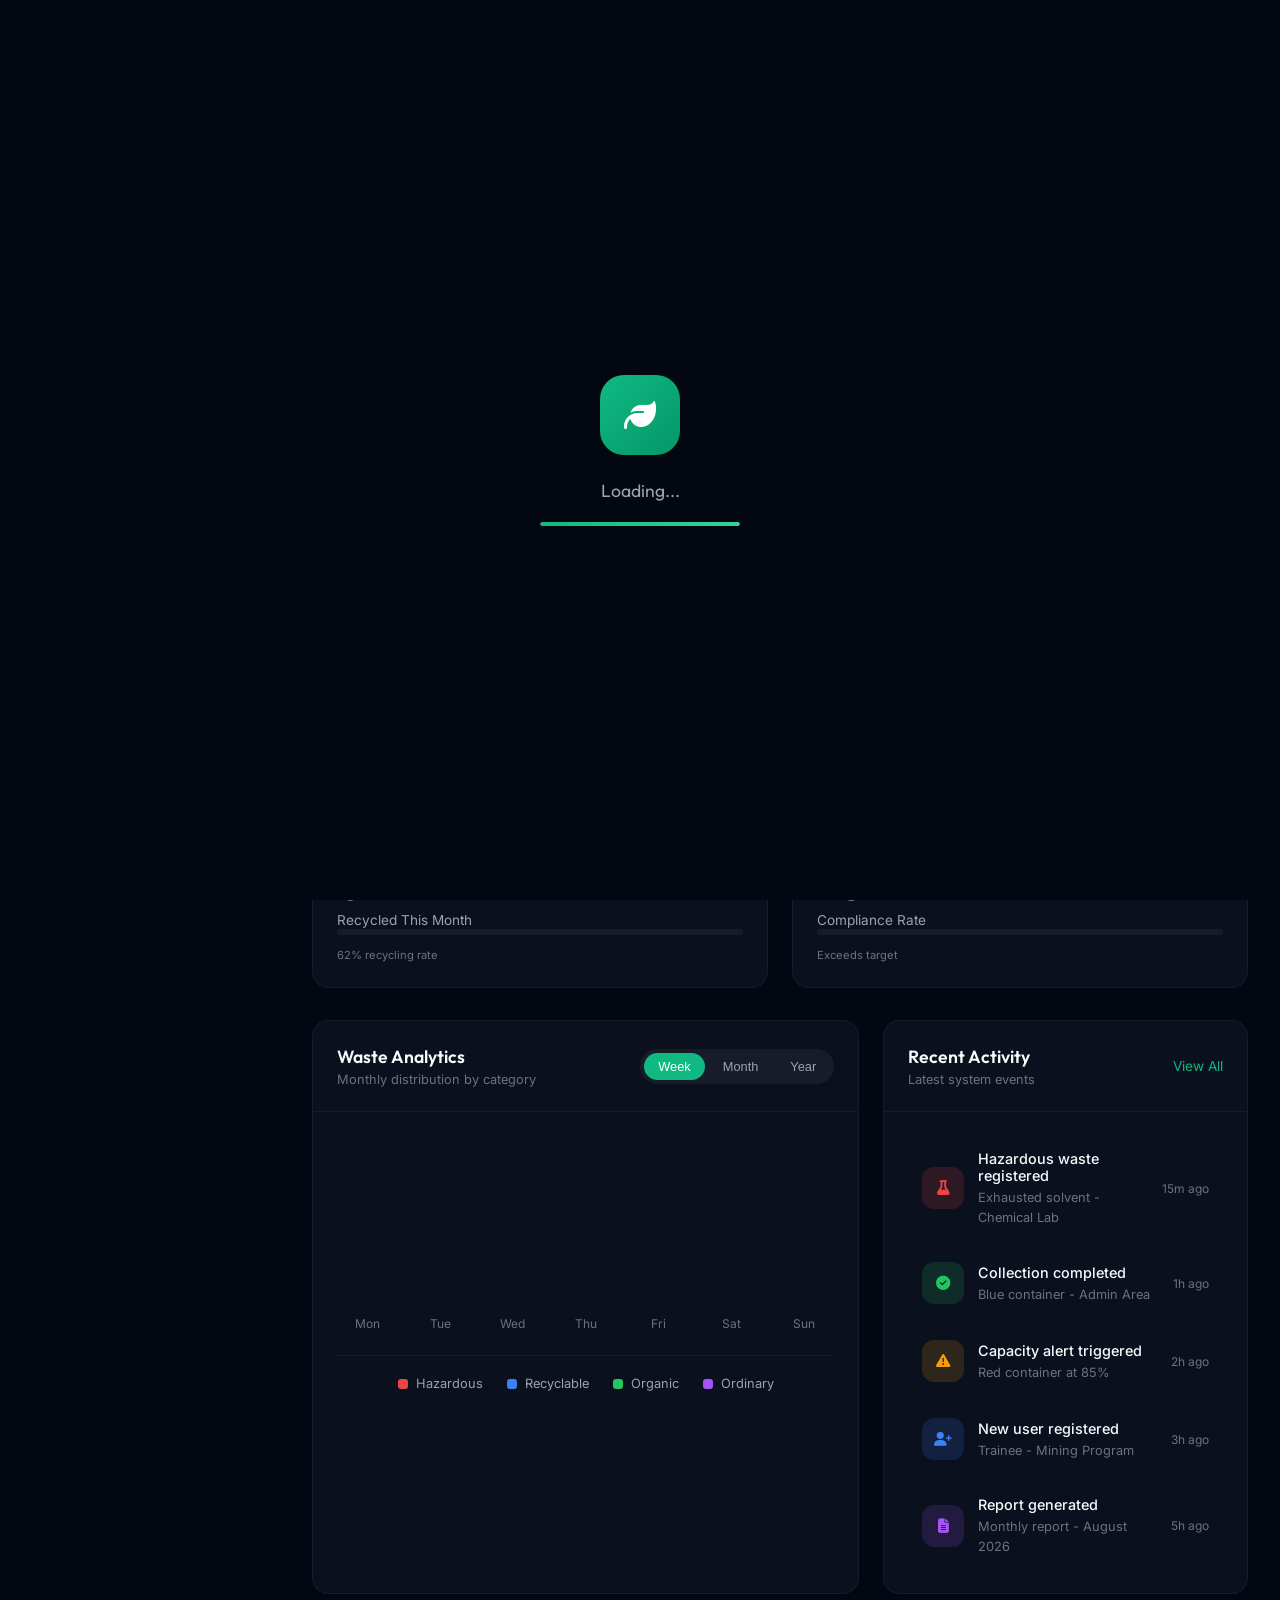
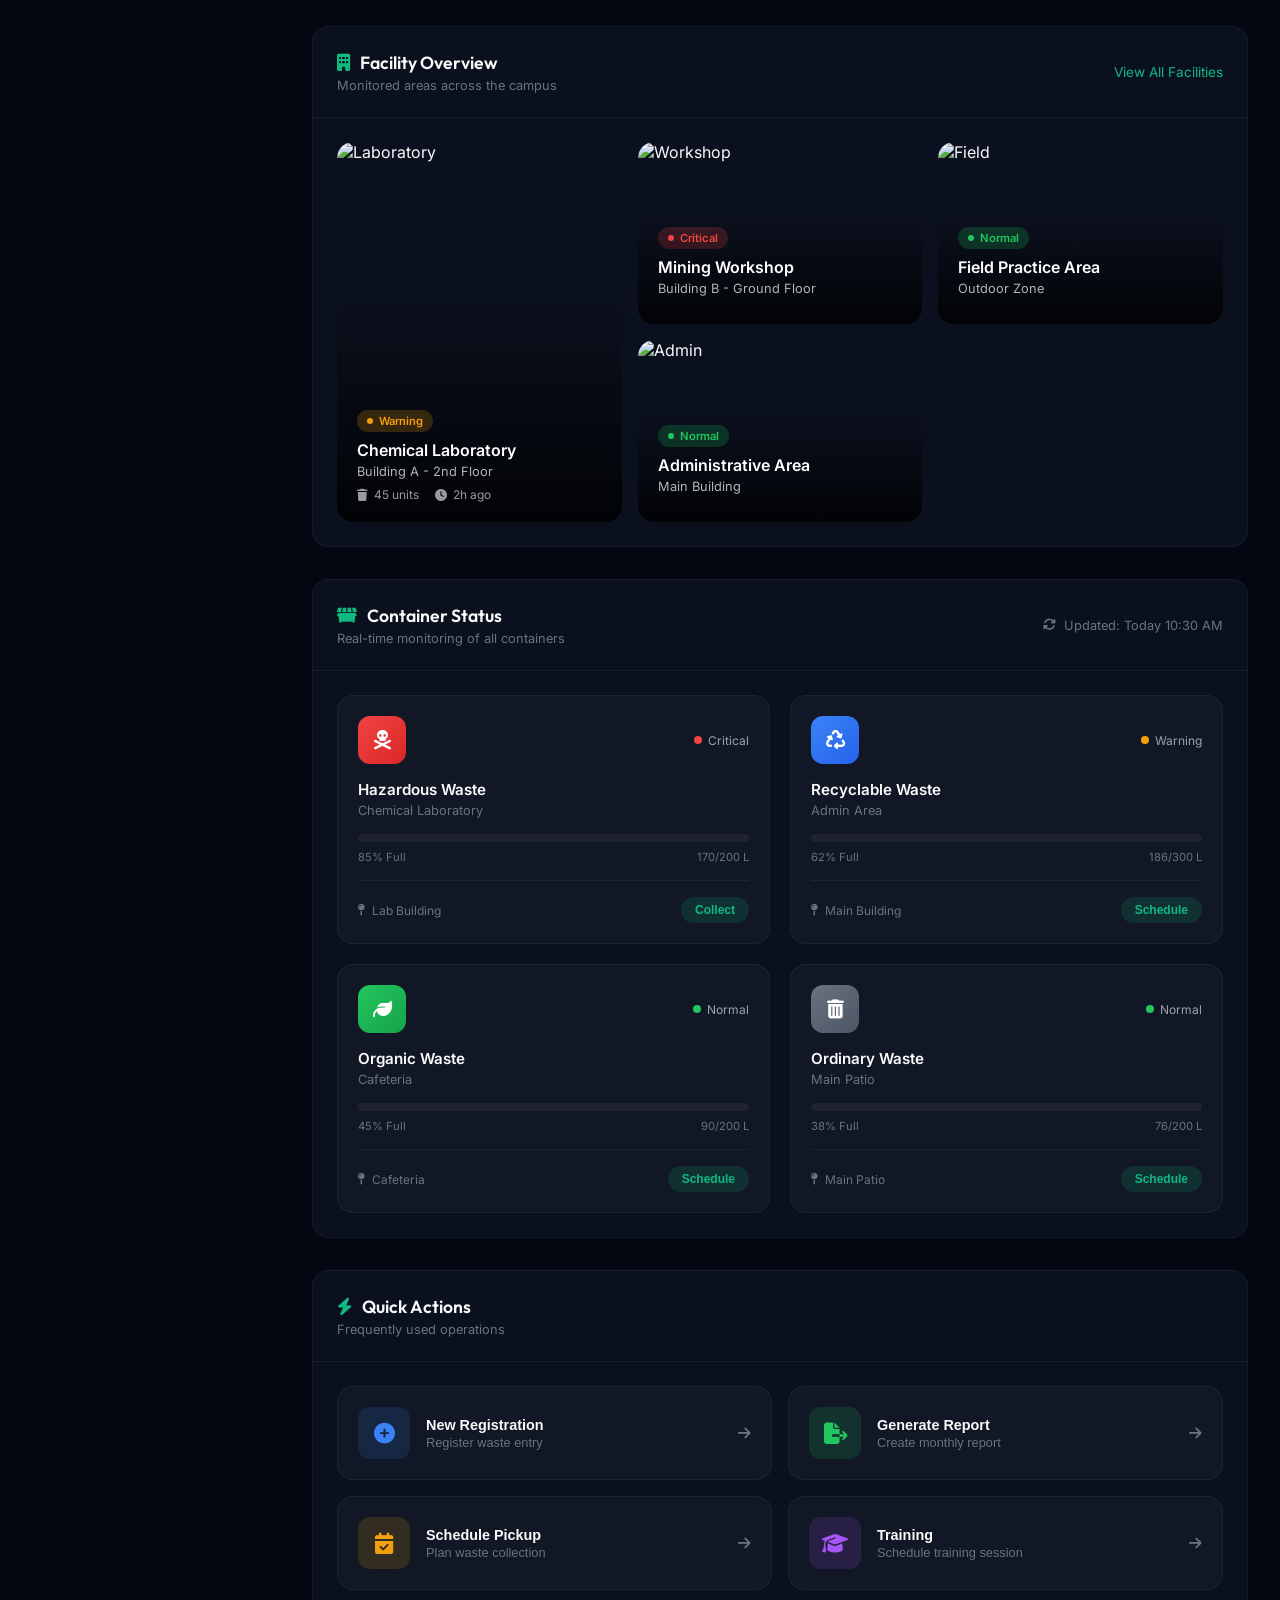
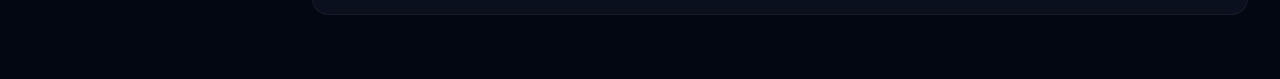
==== commit 18b5e716: "Ultra redesign: Particle canvas, advanced animations, glass morphism, real images, loading screen" ====
--- a/index.html
+++ b/index.html
@@ -3,25 +3,24 @@
 <head>
     <meta charset="UTF-8">
     <meta name="viewport" content="width=device-width, initial-scale=1.0">
-    <title>Dashboard - Sistema de Gestión de Residuos | SENA</title>
+    <title>SENA Green System | Environmental Control Center</title>
     <link rel="preconnect" href="https://fonts.googleapis.com">
-    <link href="https://fonts.googleapis.com/css2?family=Inter:wght@300;400;500;600;700;800;900&family=Space+Grotesk:wght@400;500;600;700&display=swap" rel="stylesheet">
+    <link href="https://fonts.googleapis.com/css2?family=Inter:wght@300;400;500;600;700;800;900&family=Outfit:wght@300;400;500;600;700;800&display=swap" rel="stylesheet">
     <link rel="stylesheet" href="https://cdnjs.cloudflare.com/ajax/libs/font-awesome/6.5.1/css/all.min.css">
     <link rel="stylesheet" href="styles.css">
 </head>
 <body>
     <!-- Animated Background -->
-    <div class="bg-animation">
-        <div class="bg-gradient"></div>
-        <div class="bg-particles" id="bgParticles"></div>
-    </div>
+    <div class="bg-canvas" id="bgCanvas"></div>
+    <div class="bg-mesh"></div>
 
     <!-- Sidebar -->
     <aside class="sidebar" id="sidebar">
         <div class="sidebar__header">
             <div class="sidebar__logo">
                 <div class="sidebar__logo-icon">
-                    <i class="fas fa-recycle"></i>
+                    <div class="sidebar__logo-ring"></div>
+                    <i class="fas fa-leaf"></i>
                 </div>
                 <div class="sidebar__logo-text">
                     <span class="sidebar__logo-title">SENA</span>
@@ -36,45 +35,46 @@
         <nav class="sidebar__nav">
             <div class="sidebar__nav-section">
                 <span class="sidebar__nav-label">MAIN</span>
-                <a href="#" class="sidebar__link active" data-tooltip="Dashboard">
-                    <i class="fas fa-th-large"></i>
+                <a href="#" class="sidebar__link active">
+                    <div class="sidebar__link-icon"><i class="fas fa-th-large"></i></div>
                     <span>Dashboard</span>
+                    <div class="sidebar__link-indicator"></div>
                 </a>
-                <a href="#" class="sidebar__link" data-tooltip="Registro">
-                    <i class="fas fa-plus-circle"></i>
-                    <span>Registro</span>
+                <a href="#" class="sidebar__link">
+                    <div class="sidebar__link-icon"><i class="fas fa-plus-circle"></i></div>
+                    <span>New Entry</span>
                 </a>
-                <a href="#" class="sidebar__link" data-tooltip="Reportes">
-                    <i class="fas fa-chart-pie"></i>
-                    <span>Reportes</span>
+                <a href="#" class="sidebar__link">
+                    <div class="sidebar__link-icon"><i class="fas fa-chart-mixed"></i></div>
+                    <span>Analytics</span>
                 </a>
             </div>
             <div class="sidebar__nav-section">
-                <span class="sidebar__nav-label">GESTIÓN</span>
-                <a href="#" class="sidebar__link" data-tooltip="Contenedores">
-                    <i class="fas fa-dumpster"></i>
-                    <span>Contenedores</span>
+                <span class="sidebar__nav-label">MANAGEMENT</span>
+                <a href="#" class="sidebar__link">
+                    <div class="sidebar__link-icon"><i class="fas fa-dumpster"></i></div>
+                    <span>Containers</span>
                     <span class="sidebar__badge">4</span>
                 </a>
-                <a href="#" class="sidebar__link" data-tooltip="Alertas">
-                    <i class="fas fa-bell"></i>
-                    <span>Alertas</span>
+                <a href="#" class="sidebar__link">
+                    <div class="sidebar__link-icon"><i class="fas fa-truck"></i></div>
+                    <span>Collection</span>
+                </a>
+                <a href="#" class="sidebar__link">
+                    <div class="sidebar__link-icon"><i class="fas fa-bell"></i></div>
+                    <span>Alerts</span>
                     <span class="sidebar__badge sidebar__badge--danger">3</span>
                 </a>
-                <a href="#" class="sidebar__link" data-tooltip="Calendario">
-                    <i class="fas fa-calendar-alt"></i>
-                    <span>Calendario</span>
+            </div>
+            <div class="sidebar__nav-section">
+                <span class="sidebar__nav-label">REPORTS</span>
+                <a href="#" class="sidebar__link">
+                    <div class="sidebar__link-icon"><i class="fas fa-file-alt"></i></div>
+                    <span>Documents</span>
                 </a>
-            </div>
-            <div class="sidebar__nav-section">
-                <span class="sidebar__nav-label">SISTEMA</span>
-                <a href="#" class="sidebar__link" data-tooltip="Configuración">
-                    <i class="fas fa-cog"></i>
-                    <span>Configuración</span>
-                </a>
-                <a href="#" class="sidebar__link" data-tooltip="Ayuda">
-                    <i class="fas fa-question-circle"></i>
-                    <span>Ayuda</span>
+                <a href="#" class="sidebar__link">
+                    <div class="sidebar__link-icon"><i class="fas fa-calendar"></i></div>
+                    <span>Schedule</span>
                 </a>
             </div>
         </nav>
@@ -83,11 +83,13 @@
             <div class="sidebar__user">
                 <div class="sidebar__user-avatar">
                     <img src="https://images.unsplash.com/photo-1472099645785-5658abf4ff4e?w=100&h=100&fit=crop&crop=face" alt="User">
+                    <span class="sidebar__user-status"></span>
                 </div>
                 <div class="sidebar__user-info">
                     <span class="sidebar__user-name">Admin SENA</span>
                     <span class="sidebar__user-role">Administrator</span>
                 </div>
+                <i class="fas fa-ellipsis-v"></i>
             </div>
         </div>
     </aside>
@@ -100,23 +102,29 @@
                 <button class="topbar__menu-btn" id="menuBtn">
                     <i class="fas fa-bars"></i>
                 </button>
+                <div class="topbar__breadcrumb">
+                    <span class="topbar__breadcrumb-item">Home</span>
+                    <i class="fas fa-chevron-right"></i>
+                    <span class="topbar__breadcrumb-item topbar__breadcrumb-item--active">Dashboard</span>
+                </div>
+            </div>
+            <div class="topbar__center">
                 <div class="topbar__search">
                     <i class="fas fa-search"></i>
                     <input type="text" placeholder="Search anything...">
-                    <span class="topbar__search-shortcut">⌘K</span>
+                    <div class="topbar__search-shortcut">
+                        <kbd>⌘</kbd><kbd>K</kbd>
+                    </div>
                 </div>
             </div>
             <div class="topbar__right">
-                <div class="topbar__actions">
-                    <button class="topbar__action-btn" data-tooltip="Notifications">
-                        <i class="fas fa-bell"></i>
-                        <span class="topbar__action-badge">5</span>
-                    </button>
-                    <button class="topbar__action-btn" data-tooltip="Messages">
-                        <i class="fas fa-envelope"></i>
-                        <span class="topbar__action-badge">2</span>
-                    </button>
-                </div>
+                <button class="topbar__action-btn" data-tooltip="Theme">
+                    <i class="fas fa-moon"></i>
+                </button>
+                <button class="topbar__action-btn" data-tooltip="Notifications">
+                    <i class="fas fa-bell"></i>
+                    <span class="topbar__action-badge">5</span>
+                </button>
                 <div class="topbar__divider"></div>
                 <div class="topbar__user">
                     <img src="https://images.unsplash.com/photo-1472099645785-5658abf4ff4e?w=100&h=100&fit=crop&crop=face" alt="User">
@@ -131,518 +139,622 @@
 
         <!-- Dashboard Content -->
         <div class="dashboard">
-            <!-- Welcome Banner -->
-            <div class="welcome-banner" id="welcomeBanner">
-                <div class="welcome-banner__content">
-                    <div class="welcome-banner__text">
-                        <span class="welcome-banner__greeting" id="greeting">Good Morning</span>
-                        <h1 class="welcome-banner__title">Environmental Control Center</h1>
-                        <p class="welcome-banner__desc">Monitor and manage waste across all facilities in real-time</p>
-                    </div>
-                    <div class="welcome-banner__image">
-                        <img src="https://images.unsplash.com/photo-1532996122724-e3c354a0b15b?w=400&h=300&fit=crop" alt="Sustainability">
-                    </div>
-                </div>
-                <div class="welcome-banner__stats">
-                    <div class="welcome-banner__stat">
-                        <i class="fas fa-seedling"></i>
-                        <div>
-                            <span class="welcome-banner__stat-value">Eco Score</span>
-                            <span class="welcome-banner__stat-label">92/100</span>
-                        </div>
-                    </div>
-                    <div class="welcome-banner__stat">
-                        <i class="fas fa-fire"></i>
-                        <div>
-                            <span class="welcome-banner__stat-value">Active Alerts</span>
-                            <span class="welcome-banner__stat-label">3 Critical</span>
-                        </div>
-                    </div>
-                    <div class="welcome-banner__stat">
-                        <i class="fas fa-truck"></i>
-                        <div>
-                            <span class="welcome-banner__stat-value">Next Collection</span>
-                            <span class="welcome-banner__stat-label">Tomorrow 8AM</span>
-                        </div>
-                    </div>
-                </div>
-            </div>
-
-            <!-- Stats Cards -->
-            <div class="stats-grid">
-                <div class="stat-card stat-card--glass" data-tilt>
-                    <div class="stat-card__header">
-                        <div class="stat-card__icon stat-card__icon--blue">
-                            <i class="fas fa-trash-alt"></i>
-                        </div>
-                        <span class="stat-card__trend stat-card__trend--up">
-                            <i class="fas fa-arrow-up"></i> 12%
-                        </span>
-                    </div>
-                    <div class="stat-card__value" data-target="2847">0</div>
-                    <div class="stat-card__label">Total Waste Registered</div>
-                    <div class="stat-card__bar">
-                        <div class="stat-card__bar-fill" style="width: 75%"></div>
-                    </div>
-                </div>
-
-                <div class="stat-card stat-card--glass" data-tilt>
-                    <div class="stat-card__header">
-                        <div class="stat-card__icon stat-card__icon--red">
-                            <i class="fas fa-skull-crossbones"></i>
-                        </div>
-                        <span class="stat-card__trend stat-card__trend--down">
-                            <i class="fas fa-arrow-down"></i> 8%
-                        </span>
-                    </div>
-                    <div class="stat-card__value" data-target="156">0</div>
-                    <div class="stat-card__label">Hazardous Materials</div>
-                    <div class="stat-card__bar">
-                        <div class="stat-card__bar-fill stat-card__bar-fill--red" style="width: 35%"></div>
-                    </div>
-                </div>
-
-                <div class="stat-card stat-card--glass" data-tilt>
-                    <div class="stat-card__header">
-                        <div class="stat-card__icon stat-card__icon--green">
-                            <i class="fas fa-recycle"></i>
-                        </div>
-                        <span class="stat-card__trend stat-card__trend--up">
-                            <i class="fas fa-arrow-up"></i> 24%
-                        </span>
-                    </div>
-                    <div class="stat-card__value" data-target="1203">0</div>
-                    <div class="stat-card__label">Recycled This Month</div>
-                    <div class="stat-card__bar">
-                        <div class="stat-card__bar-fill stat-card__bar-fill--green" style="width: 62%"></div>
-                    </div>
-                </div>
-
-                <div class="stat-card stat-card--glass" data-tilt>
-                    <div class="stat-card__header">
-                        <div class="stat-card__icon stat-card__icon--purple">
-                            <i class="fas fa-check-circle"></i>
-                        </div>
-                        <span class="stat-card__trend stat-card__trend--up">
-                            <i class="fas fa-arrow-up"></i> 5%
-                        </span>
-                    </div>
-                    <div class="stat-card__value">98%</div>
-                    <div class="stat-card__label">Compliance Rate</div>
-                    <div class="stat-card__bar">
-                        <div class="stat-card__bar-fill stat-card__bar-fill--purple" style="width: 98%"></div>
-                    </div>
-                </div>
-            </div>
-
-            <!-- Main Charts -->
-            <div class="charts-section">
-                <!-- Waste Distribution -->
-                <div class="chart-card chart-card--large">
-                    <div class="chart-card__header">
-                        <div class="chart-card__title">
-                            <h3>Waste Distribution</h3>
-                            <p>By category across all facilities</p>
-                        </div>
-                        <div class="chart-card__actions">
-                            <button class="chart-card__action active">Week</button>
-                            <button class="chart-card__action">Month</button>
-                            <button class="chart-card__action">Year</button>
-                        </div>
-                    </div>
-                    <div class="chart-card__body">
-                        <div class="donut-chart">
-                            <svg viewBox="0 0 200 200">
-                                <defs>
-                                    <linearGradient id="grad1" x1="0%" y1="0%" x2="100%" y2="0%">
-                                        <stop offset="0%" style="stop-color:#EF4444;stop-opacity:1" />
-                                        <stop offset="100%" style="stop-color:#DC2626;stop-opacity:1" />
-                                    </linearGradient>
-                                    <linearGradient id="grad2" x1="0%" y1="0%" x2="100%" y2="0%">
-                                        <stop offset="0%" style="stop-color:#3B82F6;stop-opacity:1" />
-                                        <stop offset="100%" style="stop-color:#2563EB;stop-opacity:1" />
-                                    </linearGradient>
-                                    <linearGradient id="grad3" x1="0%" y1="0%" x2="100%" y2="0%">
-                                        <stop offset="0%" style="stop-color:#22C55E;stop-opacity:1" />
-                                        <stop offset="100%" style="stop-color:#16A34A;stop-opacity:1" />
-                                    </linearGradient>
-                                    <linearGradient id="grad4" x1="0%" y1="0%" x2="100%" y2="0%">
-                                        <stop offset="0%" style="stop-color:#A855F7;stop-opacity:1" />
-                                        <stop offset="100%" style="stop-color:#9333EA;stop-opacity:1" />
-                                    </linearGradient>
-                                </defs>
-                                <circle class="donut-ring" cx="100" cy="100" r="70" fill="none" stroke="#1E293B" stroke-width="24"/>
-                                <circle class="donut-segment donut-segment--red" cx="100" cy="100" r="70" fill="none" stroke="url(#grad1)" stroke-width="24" stroke-dasharray="55 385" stroke-dashoffset="0" transform="rotate(-90 100 100)"/>
-                                <circle class="donut-segment donut-segment--blue" cx="100" cy="100" r="70" fill="none" stroke="url(#grad2)" stroke-width="24" stroke-dasharray="130 310" stroke-dashoffset="-55" transform="rotate(-90 100 100)"/>
-                                <circle class="donut-segment donut-segment--green" cx="100" cy="100" r="70" fill="none" stroke="url(#grad3)" stroke-width="24" stroke-dasharray="110 330" stroke-dashoffset="-185" transform="rotate(-90 100 100)"/>
-                                <circle class="donut-segment donut-segment--purple" cx="100" cy="100" r="70" fill="none" stroke="url(#grad4)" stroke-width="24" stroke-dasharray="95 345" stroke-dashoffset="-295" transform="rotate(-90 100 100)"/>
-                            </svg>
-                            <div class="donut-chart__center">
-                                <span class="donut-chart__value">2,847</span>
-                                <span class="donut-chart__label">Total Waste</span>
-                            </div>
-                        </div>
-                        <div class="chart-legend">
-                            <div class="chart-legend__item">
-                                <div class="chart-legend__color chart-legend__color--red"></div>
-                                <div class="chart-legend__info">
-                                    <span class="chart-legend__name">Hazardous</span>
-                                    <span class="chart-legend__value">156 units</span>
-                                </div>
-                                <span class="chart-legend__percent">5.5%</span>
-                            </div>
-                            <div class="chart-legend__item">
-                                <div class="chart-legend__color chart-legend__color--blue"></div>
-                                <div class="chart-legend__info">
-                                    <span class="chart-legend__name">Recyclable</span>
-                                    <span class="chart-legend__value">892 units</span>
-                                </div>
-                                <span class="chart-legend__percent">31.3%</span>
-                            </div>
-                            <div class="chart-legend__item">
-                                <div class="chart-legend__color chart-legend__color--green"></div>
-                                <div class="chart-legend__info">
-                                    <span class="chart-legend__name">Organic</span>
-                                    <span class="chart-legend__value">743 units</span>
-                                </div>
-                                <span class="chart-legend__percent">26.1%</span>
-                            </div>
-                            <div class="chart-legend__item">
-                                <div class="chart-legend__color chart-legend__color--purple"></div>
-                                <div class="chart-legend__info">
-                                    <span class="chart-legend__name">Ordinary</span>
-                                    <span class="chart-legend__value">1,056 units</span>
-                                </div>
-                                <span class="chart-legend__percent">37.1%</span>
-                            </div>
-                        </div>
-                    </div>
-                </div>
-
-                <!-- Trend Chart -->
-                <div class="chart-card">
-                    <div class="chart-card__header">
-                        <div class="chart-card__title">
-                            <h3>Monthly Trend</h3>
-                            <p>Waste collection over time</p>
-                        </div>
-                    </div>
-                    <div class="chart-card__body">
-                        <div class="area-chart">
-                            <div class="area-chart__grid">
-                                <span>500</span>
-                                <span>400</span>
-                                <span>300</span>
-                                <span>200</span>
-                                <span>100</span>
-                                <span>0</span>
-                            </div>
-                            <div class="area-chart__bars">
-                                <div class="area-chart__bar-group">
-                                    <div class="area-chart__bar" data-value="280" style="height: 56%">
-                                        <span class="area-chart__tooltip">280</span>
-                                    </div>
-                                    <span class="area-chart__label">Jan</span>
-                                </div>
-                                <div class="area-chart__bar-group">
-                                    <div class="area-chart__bar" data-value="345" style="height: 69%">
-                                        <span class="area-chart__tooltip">345</span>
-                                    </div>
-                                    <span class="area-chart__label">Feb</span>
-                                </div>
-                                <div class="area-chart__bar-group">
-                                    <div class="area-chart__bar" data-value="267" style="height: 53%">
-                                        <span class="area-chart__tooltip">267</span>
-                                    </div>
-                                    <span class="area-chart__label">Mar</span>
-                                </div>
-                                <div class="area-chart__bar-group">
-                                    <div class="area-chart__bar" data-value="412" style="height: 82%">
-                                        <span class="area-chart__tooltip">412</span>
-                                    </div>
-                                    <span class="area-chart__label">Apr</span>
-                                </div>
-                                <div class="area-chart__bar-group">
-                                    <div class="area-chart__bar" data-value="334" style="height: 67%">
-                                        <span class="area-chart__tooltip">334</span>
-                                    </div>
-                                    <span class="area-chart__label">May</span>
-                                </div>
-                                <div class="area-chart__bar-group">
-                                    <div class="area-chart__bar area-chart__bar--highlight" data-value="456" style="height: 91%">
-                                        <span class="area-chart__tooltip">456</span>
-                                    </div>
-                                    <span class="area-chart__label">Jun</span>
-                                </div>
-                                <div class="area-chart__bar-group">
-                                    <div class="area-chart__bar" data-value="312" style="height: 62%">
-                                        <span class="area-chart__tooltip">312</span>
-                                    </div>
-                                    <span class="area-chart__label">Jul</span>
-                                </div>
-                                <div class="area-chart__bar-group">
-                                    <div class="area-chart__bar" data-value="389" style="height: 78%">
-                                        <span class="area-chart__tooltip">389</span>
-                                    </div>
-                                    <span class="area-chart__label">Aug</span>
-                                </div>
-                                <div class="area-chart__bar-group">
-                                    <div class="area-chart__bar area-chart__bar--current" data-value="245" style="height: 49%">
-                                        <span class="area-chart__tooltip">245</span>
-                                    </div>
-                                    <span class="area-chart__label">Sep</span>
-                                </div>
-                            </div>
-                        </div>
-                    </div>
-                </div>
-            </div>
-
-            <!-- Facility Images & Activity -->
-            <div class="content-grid">
-                <!-- Facility Gallery -->
-                <div class="gallery-card">
-                    <div class="gallery-card__header">
-                        <h3><i class="fas fa-images"></i> Facility Overview</h3>
-                        <a href="#" class="gallery-card__see-all">View All</a>
-                    </div>
-                    <div class="gallery-card__grid">
-                        <div class="gallery-card__item gallery-card__item--large">
-                            <img src="https://images.unsplash.com/photo-1581091226825-a6a2a5aee158?w=600&h=400&fit=crop" alt="Laboratory">
-                            <div class="gallery-card__overlay">
-                                <span class="gallery-card__tag gallery-card__tag--red">Hazardous Zone</span>
-                                <span class="gallery-card__title">Chemical Laboratory</span>
-                            </div>
-                        </div>
-                        <div class="gallery-card__item">
-                            <img src="https://images.unsplash.com/photo-1504328345606-18bbc8c9d7d1?w=300&h=200&fit=crop" alt="Workshop">
-                            <div class="gallery-card__overlay">
-                                <span class="gallery-card__tag gallery-card__tag--blue">Active</span>
-                                <span class="gallery-card__title">Mining Workshop</span>
-                            </div>
-                        </div>
-                        <div class="gallery-card__item">
-                            <img src="https://images.unsplash.com/photo-1473341304170-971dccb5ac1e?w=300&h=200&fit=crop" alt="Field">
-                            <div class="gallery-card__overlay">
-                                <span class="gallery-card__tag gallery-card__tag--green">Normal</span>
-                                <span class="gallery-card__title">Field Practice Area</span>
-                            </div>
-                        </div>
-                    </div>
-                </div>
-
-                <!-- Activity Feed -->
-                <div class="activity-card">
-                    <div class="activity-card__header">
-                        <h3><i class="fas fa-stream"></i> Recent Activity</h3>
-                        <a href="#" class="activity-card__see-all">See All</a>
-                    </div>
-                    <div class="activity-card__body">
-                        <div class="activity-item" data-aos="fade-up">
-                            <div class="activity-item__icon activity-item__icon--danger">
-                                <i class="fas fa-flask"></i>
-                            </div>
-                            <div class="activity-item__content">
-                                <span class="activity-item__title">Hazardous waste registered</span>
-                                <span class="activity-item__desc">Exhausted solvent - Chemical Lab</span>
-                            </div>
-                            <span class="activity-item__time">15 min ago</span>
-                        </div>
-                        <div class="activity-item" data-aos="fade-up" data-aos-delay="100">
-                            <div class="activity-item__icon activity-item__icon--success">
+            <!-- Hero Section -->
+            <section class="hero-section">
+                <div class="hero-section__content">
+                    <div class="hero-section__text">
+                        <div class="hero-section__badge">
+                            <span class="hero-section__badge-dot"></span>
+                            System Online
+                        </div>
+                        <h1 class="hero-section__title">
+                            Environmental <span class="gradient-text">Control Center</span>
+                        </h1>
+                        <p class="hero-section__desc">
+                            Monitor and manage waste across all facilities in real-time. 
+                            Making our campus more sustainable, one step at a time.
+                        </p>
+                        <div class="hero-section__actions">
+                            <button class="btn-primary">
+                                <i class="fas fa-plus"></i>
+                                New Registration
+                            </button>
+                            <button class="btn-secondary">
+                                <i class="fas fa-play"></i>
+                                Watch Demo
+                            </button>
+                        </div>
+                    </div>
+                    <div class="hero-section__visual">
+                        <div class="hero-card hero-card--main">
+                            <div class="hero-card__icon">
+                                <i class="fas fa-seedling"></i>
+                            </div>
+                            <div class="hero-card__content">
+                                <span class="hero-card__label">Eco Score</span>
+                                <span class="hero-card__value">92<span>/100</span></span>
+                            </div>
+                            <div class="hero-card__chart">
+                                <svg viewBox="0 0 100 100">
+                                    <circle cx="50" cy="50" r="40" fill="none" stroke="rgba(255,255,255,0.1)" stroke-width="8"/>
+                                    <circle cx="50" cy="50" r="40" fill="none" stroke="url(#heroGrad)" stroke-width="8" 
+                                        stroke-dasharray="230 251" stroke-dashoffset="0" transform="rotate(-90 50 50)"
+                                        class="hero-card__progress"/>
+                                    <defs>
+                                        <linearGradient id="heroGrad" x1="0%" y1="0%" x2="100%" y2="0%">
+                                            <stop offset="0%" style="stop-color:#10B981"/>
+                                            <stop offset="100%" style="stop-color:#34D399"/>
+                                        </linearGradient>
+                                    </defs>
+                                </svg>
+                            </div>
+                        </div>
+                        <div class="hero-card hero-card--small hero-card--alerts">
+                            <div class="hero-card__icon hero-card__icon--warning">
+                                <i class="fas fa-exclamation-triangle"></i>
+                            </div>
+                            <div class="hero-card__content">
+                                <span class="hero-card__label">Active Alerts</span>
+                                <span class="hero-card__value">3</span>
+                            </div>
+                        </div>
+                        <div class="hero-card hero-card--small hero-card--collection">
+                            <div class="hero-card__icon hero-card__icon--info">
+                                <i class="fas fa-truck"></i>
+                            </div>
+                            <div class="hero-card__content">
+                                <span class="hero-card__label">Next Collection</span>
+                                <span class="hero-card__value">8:00 AM</span>
+                            </div>
+                        </div>
+                    </div>
+                </div>
+                <div class="hero-section__bg">
+                    <div class="hero-section__circle hero-section__circle--1"></div>
+                    <div class="hero-section__circle hero-section__circle--2"></div>
+                    <div class="hero-section__circle hero-section__circle--3"></div>
+                </div>
+            </section>
+
+            <!-- Stats Grid -->
+            <section class="stats-section">
+                <div class="stats-grid">
+                    <div class="stat-card stat-card--blue" data-animate>
+                        <div class="stat-card__glow"></div>
+                        <div class="stat-card__header">
+                            <div class="stat-card__icon">
+                                <i class="fas fa-trash-alt"></i>
+                            </div>
+                            <div class="stat-card__trend stat-card__trend--up">
+                                <i class="fas fa-arrow-up"></i>
+                                <span>+12.5%</span>
+                            </div>
+                        </div>
+                        <div class="stat-card__body">
+                            <span class="stat-card__value" data-target="2847">0</span>
+                            <span class="stat-card__label">Total Waste Registered</span>
+                        </div>
+                        <div class="stat-card__footer">
+                            <div class="stat-card__bar">
+                                <div class="stat-card__bar-fill" data-width="75"></div>
+                            </div>
+                            <span class="stat-card__footer-label">75% of monthly target</span>
+                        </div>
+                    </div>
+
+                    <div class="stat-card stat-card--red" data-animate>
+                        <div class="stat-card__glow"></div>
+                        <div class="stat-card__header">
+                            <div class="stat-card__icon">
+                                <i class="fas fa-skull-crossbones"></i>
+                            </div>
+                            <div class="stat-card__trend stat-card__trend--down">
+                                <i class="fas fa-arrow-down"></i>
+                                <span>-8.3%</span>
+                            </div>
+                        </div>
+                        <div class="stat-card__body">
+                            <span class="stat-card__value" data-target="156">0</span>
+                            <span class="stat-card__label">Hazardous Materials</span>
+                        </div>
+                        <div class="stat-card__footer">
+                            <div class="stat-card__bar">
+                                <div class="stat-card__bar-fill" data-width="35"></div>
+                            </div>
+                            <span class="stat-card__footer-label">35% of monthly limit</span>
+                        </div>
+                    </div>
+
+                    <div class="stat-card stat-card--green" data-animate>
+                        <div class="stat-card__glow"></div>
+                        <div class="stat-card__header">
+                            <div class="stat-card__icon">
+                                <i class="fas fa-recycle"></i>
+                            </div>
+                            <div class="stat-card__trend stat-card__trend--up">
+                                <i class="fas fa-arrow-up"></i>
+                                <span>+24.2%</span>
+                            </div>
+                        </div>
+                        <div class="stat-card__body">
+                            <span class="stat-card__value" data-target="1203">0</span>
+                            <span class="stat-card__label">Recycled This Month</span>
+                        </div>
+                        <div class="stat-card__footer">
+                            <div class="stat-card__bar">
+                                <div class="stat-card__bar-fill" data-width="62"></div>
+                            </div>
+                            <span class="stat-card__footer-label">62% recycling rate</span>
+                        </div>
+                    </div>
+
+                    <div class="stat-card stat-card--purple" data-animate>
+                        <div class="stat-card__glow"></div>
+                        <div class="stat-card__header">
+                            <div class="stat-card__icon">
                                 <i class="fas fa-check-circle"></i>
                             </div>
-                            <div class="activity-item__content">
-                                <span class="activity-item__title">Collection completed</span>
-                                <span class="activity-item__desc">Blue container - Admin Area</span>
-                            </div>
-                            <span class="activity-item__time">1 hour ago</span>
-                        </div>
-                        <div class="activity-item" data-aos="fade-up" data-aos-delay="200">
-                            <div class="activity-item__icon activity-item__icon--warning">
-                                <i class="fas fa-exclamation-triangle"></i>
-                            </div>
-                            <div class="activity-item__content">
-                                <span class="activity-item__title">Capacity alert</span>
-                                <span class="activity-item__desc">Red container at 85% - Workshop</span>
-                            </div>
-                            <span class="activity-item__time">2 hours ago</span>
-                        </div>
-                        <div class="activity-item" data-aos="fade-up" data-aos-delay="300">
-                            <div class="activity-item__icon activity-item__icon--info">
-                                <i class="fas fa-file-alt"></i>
-                            </div>
-                            <div class="activity-item__content">
-                                <span class="activity-item__title">Report generated</span>
-                                <span class="activity-item__desc">Monthly report - August 2026</span>
-                            </div>
-                            <span class="activity-item__time">3 hours ago</span>
-                        </div>
-                    </div>
-                </div>
-            </div>
+                            <div class="stat-card__trend stat-card__trend--up">
+                                <i class="fas fa-arrow-up"></i>
+                                <span>+5.1%</span>
+                            </div>
+                        </div>
+                        <div class="stat-card__body">
+                            <span class="stat-card__value">98<span class="stat-card__unit">%</span></span>
+                            <span class="stat-card__label">Compliance Rate</span>
+                        </div>
+                        <div class="stat-card__footer">
+                            <div class="stat-card__bar">
+                                <div class="stat-card__bar-fill" data-width="98"></div>
+                            </div>
+                            <span class="stat-card__footer-label">Exceeds target</span>
+                        </div>
+                    </div>
+                </div>
+            </section>
+
+            <!-- Main Content Grid -->
+            <section class="content-section">
+                <div class="content-grid">
+                    <!-- Analytics Chart -->
+                    <div class="card card--large">
+                        <div class="card__header">
+                            <div class="card__title">
+                                <h3>Waste Analytics</h3>
+                                <p>Monthly distribution by category</p>
+                            </div>
+                            <div class="card__actions">
+                                <button class="card__action active">Week</button>
+                                <button class="card__action">Month</button>
+                                <button class="card__action">Year</button>
+                            </div>
+                        </div>
+                        <div class="card__body">
+                            <div class="analytics-chart">
+                                <div class="analytics-chart__bars">
+                                    <div class="analytics-chart__group">
+                                        <div class="analytics-chart__bar" data-value="65" data-color="#EF4444">
+                                            <span class="analytics-chart__tooltip">65</span>
+                                        </div>
+                                        <span class="analytics-chart__label">Mon</span>
+                                    </div>
+                                    <div class="analytics-chart__group">
+                                        <div class="analytics-chart__bar" data-value="85" data-color="#3B82F6">
+                                            <span class="analytics-chart__tooltip">85</span>
+                                        </div>
+                                        <span class="analytics-chart__label">Tue</span>
+                                    </div>
+                                    <div class="analytics-chart__group">
+                                        <div class="analytics-chart__bar" data-value="45" data-color="#22C55E">
+                                            <span class="analytics-chart__tooltip">45</span>
+                                        </div>
+                                        <span class="analytics-chart__label">Wed</span>
+                                    </div>
+                                    <div class="analytics-chart__group">
+                                        <div class="analytics-chart__bar" data-value="95" data-color="#A855F7">
+                                            <span class="analytics-chart__tooltip">95</span>
+                                        </div>
+                                        <span class="analytics-chart__label">Thu</span>
+                                    </div>
+                                    <div class="analytics-chart__group">
+                                        <div class="analytics-chart__bar" data-value="70" data-color="#F59E0B">
+                                            <span class="analytics-chart__tooltip">70</span>
+                                        </div>
+                                        <span class="analytics-chart__label">Fri</span>
+                                    </div>
+                                    <div class="analytics-chart__group">
+                                        <div class="analytics-chart__bar analytics-chart__bar--highlight" data-value="110" data-color="#10B981">
+                                            <span class="analytics-chart__tooltip">110</span>
+                                        </div>
+                                        <span class="analytics-chart__label">Sat</span>
+                                    </div>
+                                    <div class="analytics-chart__group">
+                                        <div class="analytics-chart__bar" data-value="30" data-color="#6B7280">
+                                            <span class="analytics-chart__tooltip">30</span>
+                                        </div>
+                                        <span class="analytics-chart__label">Sun</span>
+                                    </div>
+                                </div>
+                                <div class="analytics-chart__legend">
+                                    <div class="analytics-chart__legend-item">
+                                        <span class="analytics-chart__legend-color" style="background: #EF4444"></span>
+                                        <span>Hazardous</span>
+                                    </div>
+                                    <div class="analytics-chart__legend-item">
+                                        <span class="analytics-chart__legend-color" style="background: #3B82F6"></span>
+                                        <span>Recyclable</span>
+                                    </div>
+                                    <div class="analytics-chart__legend-item">
+                                        <span class="analytics-chart__legend-color" style="background: #22C55E"></span>
+                                        <span>Organic</span>
+                                    </div>
+                                    <div class="analytics-chart__legend-item">
+                                        <span class="analytics-chart__legend-color" style="background: #A855F7"></span>
+                                        <span>Ordinary</span>
+                                    </div>
+                                </div>
+                            </div>
+                        </div>
+                    </div>
+
+                    <!-- Activity Feed -->
+                    <div class="card">
+                        <div class="card__header">
+                            <div class="card__title">
+                                <h3>Recent Activity</h3>
+                                <p>Latest system events</p>
+                            </div>
+                            <a href="#" class="card__link">View All</a>
+                        </div>
+                        <div class="card__body">
+                            <div class="activity-feed">
+                                <div class="activity-feed__item" data-animate>
+                                    <div class="activity-feed__icon activity-feed__icon--danger">
+                                        <i class="fas fa-flask"></i>
+                                    </div>
+                                    <div class="activity-feed__content">
+                                        <span class="activity-feed__title">Hazardous waste registered</span>
+                                        <span class="activity-feed__desc">Exhausted solvent - Chemical Lab</span>
+                                    </div>
+                                    <span class="activity-feed__time">15m ago</span>
+                                </div>
+                                <div class="activity-feed__item" data-animate>
+                                    <div class="activity-feed__icon activity-feed__icon--success">
+                                        <i class="fas fa-check-circle"></i>
+                                    </div>
+                                    <div class="activity-feed__content">
+                                        <span class="activity-feed__title">Collection completed</span>
+                                        <span class="activity-feed__desc">Blue container - Admin Area</span>
+                                    </div>
+                                    <span class="activity-feed__time">1h ago</span>
+                                </div>
+                                <div class="activity-feed__item" data-animate>
+                                    <div class="activity-feed__icon activity-feed__icon--warning">
+                                        <i class="fas fa-exclamation-triangle"></i>
+                                    </div>
+                                    <div class="activity-feed__content">
+                                        <span class="activity-feed__title">Capacity alert triggered</span>
+                                        <span class="activity-feed__desc">Red container at 85%</span>
+                                    </div>
+                                    <span class="activity-feed__time">2h ago</span>
+                                </div>
+                                <div class="activity-feed__item" data-animate>
+                                    <div class="activity-feed__icon activity-feed__icon--info">
+                                        <i class="fas fa-user-plus"></i>
+                                    </div>
+                                    <div class="activity-feed__content">
+                                        <span class="activity-feed__title">New user registered</span>
+                                        <span class="activity-feed__desc">Trainee - Mining Program</span>
+                                    </div>
+                                    <span class="activity-feed__time">3h ago</span>
+                                </div>
+                                <div class="activity-feed__item" data-animate>
+                                    <div class="activity-feed__icon activity-feed__icon--purple">
+                                        <i class="fas fa-file-alt"></i>
+                                    </div>
+                                    <div class="activity-feed__content">
+                                        <span class="activity-feed__title">Report generated</span>
+                                        <span class="activity-feed__desc">Monthly report - August 2026</span>
+                                    </div>
+                                    <span class="activity-feed__time">5h ago</span>
+                                </div>
+                            </div>
+                        </div>
+                    </div>
+                </div>
+            </section>
+
+            <!-- Facility Gallery -->
+            <section class="gallery-section">
+                <div class="card">
+                    <div class="card__header">
+                        <div class="card__title">
+                            <h3><i class="fas fa-building"></i> Facility Overview</h3>
+                            <p>Monitored areas across the campus</p>
+                        </div>
+                        <a href="#" class="card__link">View All Facilities</a>
+                    </div>
+                    <div class="card__body">
+                        <div class="facility-gallery">
+                            <div class="facility-card facility-card--large">
+                                <div class="facility-card__image">
+                                    <img src="https://images.unsplash.com/photo-1581091226825-a6a2a5aee158?w=600&h=400&fit=crop" alt="Laboratory">
+                                    <div class="facility-card__overlay"></div>
+                                </div>
+                                <div class="facility-card__content">
+                                    <div class="facility-card__status facility-card__status--warning">
+                                        <span class="facility-card__status-dot"></span>
+                                        Warning
+                                    </div>
+                                    <h4>Chemical Laboratory</h4>
+                                    <p>Building A - 2nd Floor</p>
+                                    <div class="facility-card__stats">
+                                        <span><i class="fas fa-trash"></i> 45 units</span>
+                                        <span><i class="fas fa-clock"></i> 2h ago</span>
+                                    </div>
+                                </div>
+                            </div>
+                            <div class="facility-card">
+                                <div class="facility-card__image">
+                                    <img src="https://images.unsplash.com/photo-1504328345606-18bbc8c9d7d1?w=400&h=300&fit=crop" alt="Workshop">
+                                    <div class="facility-card__overlay"></div>
+                                </div>
+                                <div class="facility-card__content">
+                                    <div class="facility-card__status facility-card__status--danger">
+                                        <span class="facility-card__status-dot"></span>
+                                        Critical
+                                    </div>
+                                    <h4>Mining Workshop</h4>
+                                    <p>Building B - Ground Floor</p>
+                                </div>
+                            </div>
+                            <div class="facility-card">
+                                <div class="facility-card__image">
+                                    <img src="https://images.unsplash.com/photo-1473341304170-971dccb5ac1e?w=400&h=300&fit=crop" alt="Field">
+                                    <div class="facility-card__overlay"></div>
+                                </div>
+                                <div class="facility-card__content">
+                                    <div class="facility-card__status facility-card__status--success">
+                                        <span class="facility-card__status-dot"></span>
+                                        Normal
+                                    </div>
+                                    <h4>Field Practice Area</h4>
+                                    <p>Outdoor Zone</p>
+                                </div>
+                            </div>
+                            <div class="facility-card">
+                                <div class="facility-card__image">
+                                    <img src="https://images.unsplash.com/photo-1554224155-6726b3ff858f?w=400&h=300&fit=crop" alt="Admin">
+                                    <div class="facility-card__overlay"></div>
+                                </div>
+                                <div class="facility-card__content">
+                                    <div class="facility-card__status facility-card__status--success">
+                                        <span class="facility-card__status-dot"></span>
+                                        Normal
+                                    </div>
+                                    <h4>Administrative Area</h4>
+                                    <p>Main Building</p>
+                                </div>
+                            </div>
+                        </div>
+                    </div>
+                </div>
+            </section>
 
             <!-- Container Status -->
-            <div class="containers-section">
-                <div class="containers-section__header">
-                    <h3><i class="fas fa-dumpster"></i> Container Status</h3>
-                    <span class="containers-section__update">
-                        <i class="fas fa-sync-alt"></i>
-                        Last update: Today 10:30 AM
-                    </span>
-                </div>
-                <div class="containers-grid">
-                    <div class="container-card container-card--danger">
-                        <div class="container-card__header">
-                            <div class="container-card__icon">
-                                <i class="fas fa-skull-crossbones"></i>
-                            </div>
-                            <div class="container-card__status">
-                                <span class="container-card__status-dot container-card__status-dot--danger"></span>
-                                <span>Critical</span>
-                            </div>
-                        </div>
-                        <div class="container-card__body">
-                            <h4>Hazardous Waste</h4>
-                            <p>Chemical Laboratory</p>
-                            <div class="container-card__bar">
-                                <div class="container-card__bar-fill" style="width: 85%">
-                                    <span>85%</span>
-                                </div>
-                            </div>
-                        </div>
-                        <div class="container-card__footer">
-                            <span><i class="fas fa-map-marker-alt"></i> Lab Building</span>
-                            <button class="container-card__btn">Collect Now</button>
-                        </div>
-                    </div>
-
-                    <div class="container-card container-card--info">
-                        <div class="container-card__header">
-                            <div class="container-card__icon">
-                                <i class="fas fa-recycle"></i>
-                            </div>
-                            <div class="container-card__status">
-                                <span class="container-card__status-dot container-card__status-dot--warning"></span>
-                                <span>Warning</span>
-                            </div>
-                        </div>
-                        <div class="container-card__body">
-                            <h4>Recyclable Waste</h4>
-                            <p>Admin Area</p>
-                            <div class="container-card__bar">
-                                <div class="container-card__bar-fill container-card__bar-fill--blue" style="width: 62%">
-                                    <span>62%</span>
-                                </div>
-                            </div>
-                        </div>
-                        <div class="container-card__footer">
-                            <span><i class="fas fa-map-marker-alt"></i> Main Building</span>
-                            <button class="container-card__btn">Schedule</button>
-                        </div>
-                    </div>
-
-                    <div class="container-card container-card--success">
-                        <div class="container-card__header">
-                            <div class="container-card__icon">
-                                <i class="fas fa-leaf"></i>
-                            </div>
-                            <div class="container-card__status">
-                                <span class="container-card__status-dot container-card__status-dot--success"></span>
-                                <span>Normal</span>
-                            </div>
-                        </div>
-                        <div class="container-card__body">
-                            <h4>Organic Waste</h4>
-                            <p>Cafeteria</p>
-                            <div class="container-card__bar">
-                                <div class="container-card__bar-fill container-card__bar-fill--green" style="width: 45%">
-                                    <span>45%</span>
-                                </div>
-                            </div>
-                        </div>
-                        <div class="container-card__footer">
-                            <span><i class="fas fa-map-marker-alt"></i> Cafeteria</span>
-                            <button class="container-card__btn">Schedule</button>
-                        </div>
-                    </div>
-
-                    <div class="container-card container-card--secondary">
-                        <div class="container-card__header">
-                            <div class="container-card__icon">
-                                <i class="fas fa-trash-alt"></i>
-                            </div>
-                            <div class="container-card__status">
-                                <span class="container-card__status-dot container-card__status-dot--success"></span>
-                                <span>Normal</span>
-                            </div>
-                        </div>
-                        <div class="container-card__body">
-                            <h4>Ordinary Waste</h4>
-                            <p>Main Patio</p>
-                            <div class="container-card__bar">
-                                <div class="container-card__bar-fill container-card__bar-fill--gray" style="width: 38%">
-                                    <span>38%</span>
-                                </div>
-                            </div>
-                        </div>
-                        <div class="container-card__footer">
-                            <span><i class="fas fa-map-marker-alt"></i> Main Patio</span>
-                            <button class="container-card__btn">Schedule</button>
-                        </div>
-                    </div>
-                </div>
-            </div>
+            <section class="containers-section">
+                <div class="card">
+                    <div class="card__header">
+                        <div class="card__title">
+                            <h3><i class="fas fa-dumpster"></i> Container Status</h3>
+                            <p>Real-time monitoring of all containers</p>
+                        </div>
+                        <div class="card__update">
+                            <i class="fas fa-sync-alt"></i>
+                            Updated: Today 10:30 AM
+                        </div>
+                    </div>
+                    <div class="card__body">
+                        <div class="containers-grid">
+                            <div class="container-tile container-tile--danger">
+                                <div class="container-tile__header">
+                                    <div class="container-tile__icon">
+                                        <i class="fas fa-skull-crossbones"></i>
+                                    </div>
+                                    <div class="container-tile__status">
+                                        <span class="container-tile__pulse"></span>
+                                        <span>Critical</span>
+                                    </div>
+                                </div>
+                                <div class="container-tile__body">
+                                    <h4>Hazardous Waste</h4>
+                                    <p>Chemical Laboratory</p>
+                                </div>
+                                <div class="container-tile__progress">
+                                    <div class="container-tile__progress-bar">
+                                        <div class="container-tile__progress-fill" data-width="85"></div>
+                                    </div>
+                                    <div class="container-tile__progress-info">
+                                        <span>85% Full</span>
+                                        <span>170/200 L</span>
+                                    </div>
+                                </div>
+                                <div class="container-tile__footer">
+                                    <span><i class="fas fa-map-pin"></i> Lab Building</span>
+                                    <button class="container-tile__btn">Collect</button>
+                                </div>
+                            </div>
+
+                            <div class="container-tile container-tile--info">
+                                <div class="container-tile__header">
+                                    <div class="container-tile__icon">
+                                        <i class="fas fa-recycle"></i>
+                                    </div>
+                                    <div class="container-tile__status">
+                                        <span class="container-tile__pulse container-tile__pulse--warning"></span>
+                                        <span>Warning</span>
+                                    </div>
+                                </div>
+                                <div class="container-tile__body">
+                                    <h4>Recyclable Waste</h4>
+                                    <p>Admin Area</p>
+                                </div>
+                                <div class="container-tile__progress">
+                                    <div class="container-tile__progress-bar">
+                                        <div class="container-tile__progress-fill container-tile__progress-fill--blue" data-width="62"></div>
+                                    </div>
+                                    <div class="container-tile__progress-info">
+                                        <span>62% Full</span>
+                                        <span>186/300 L</span>
+                                    </div>
+                                </div>
+                                <div class="container-tile__footer">
+                                    <span><i class="fas fa-map-pin"></i> Main Building</span>
+                                    <button class="container-tile__btn">Schedule</button>
+                                </div>
+                            </div>
+
+                            <div class="container-tile container-tile--success">
+                                <div class="container-tile__header">
+                                    <div class="container-tile__icon">
+                                        <i class="fas fa-leaf"></i>
+                                    </div>
+                                    <div class="container-tile__status">
+                                        <span class="container-tile__pulse container-tile__pulse--success"></span>
+                                        <span>Normal</span>
+                                    </div>
+                                </div>
+                                <div class="container-tile__body">
+                                    <h4>Organic Waste</h4>
+                                    <p>Cafeteria</p>
+                                </div>
+                                <div class="container-tile__progress">
+                                    <div class="container-tile__progress-bar">
+                                        <div class="container-tile__progress-fill container-tile__progress-fill--green" data-width="45"></div>
+                                    </div>
+                                    <div class="container-tile__progress-info">
+                                        <span>45% Full</span>
+                                        <span>90/200 L</span>
+                                    </div>
+                                </div>
+                                <div class="container-tile__footer">
+                                    <span><i class="fas fa-map-pin"></i> Cafeteria</span>
+                                    <button class="container-tile__btn">Schedule</button>
+                                </div>
+                            </div>
+
+                            <div class="container-tile container-tile--gray">
+                                <div class="container-tile__header">
+                                    <div class="container-tile__icon">
+                                        <i class="fas fa-trash-alt"></i>
+                                    </div>
+                                    <div class="container-tile__status">
+                                        <span class="container-tile__pulse container-tile__pulse--success"></span>
+                                        <span>Normal</span>
+                                    </div>
+                                </div>
+                                <div class="container-tile__body">
+                                    <h4>Ordinary Waste</h4>
+                                    <p>Main Patio</p>
+                                </div>
+                                <div class="container-tile__progress">
+                                    <div class="container-tile__progress-bar">
+                                        <div class="container-tile__progress-fill container-tile__progress-fill--gray" data-width="38"></div>
+                                    </div>
+                                    <div class="container-tile__progress-info">
+                                        <span>38% Full</span>
+                                        <span>76/200 L</span>
+                                    </div>
+                                </div>
+                                <div class="container-tile__footer">
+                                    <span><i class="fas fa-map-pin"></i> Main Patio</span>
+                                    <button class="container-tile__btn">Schedule</button>
+                                </div>
+                            </div>
+                        </div>
+                    </div>
+                </div>
+            </section>
 
             <!-- Quick Actions -->
-            <div class="actions-section">
-                <h3><i class="fas fa-bolt"></i> Quick Actions</h3>
-                <div class="actions-grid">
-                    <button class="action-card action-card--primary">
-                        <div class="action-card__icon">
-                            <i class="fas fa-plus-circle"></i>
-                        </div>
-                        <span class="action-card__title">New Registration</span>
-                        <span class="action-card__desc">Register new waste entry</span>
-                    </button>
-                    <button class="action-card action-card--success">
-                        <div class="action-card__icon">
-                            <i class="fas fa-file-export"></i>
-                        </div>
-                        <span class="action-card__title">Generate Report</span>
-                        <span class="action-card__desc">Create monthly report</span>
-                    </button>
-                    <button class="action-card action-card--warning">
-                        <div class="action-card__icon">
-                            <i class="fas fa-calendar-check"></i>
-                        </div>
-                        <span class="action-card__title">Schedule Collection</span>
-                        <span class="action-card__desc">Plan waste pickup</span>
-                    </button>
-                    <button class="action-card action-card--purple">
-                        <div class="action-card__icon">
-                            <i class="fas fa-graduation-cap"></i>
-                        </div>
-                        <span class="action-card__title">Training Session</span>
-                        <span class="action-card__desc">Schedule training</span>
-                    </button>
-                </div>
-            </div>
+            <section class="actions-section">
+                <div class="card">
+                    <div class="card__header">
+                        <div class="card__title">
+                            <h3><i class="fas fa-bolt"></i> Quick Actions</h3>
+                            <p>Frequently used operations</p>
+                        </div>
+                    </div>
+                    <div class="card__body">
+                        <div class="actions-grid">
+                            <button class="action-tile action-tile--blue">
+                                <div class="action-tile__icon">
+                                    <i class="fas fa-plus-circle"></i>
+                                </div>
+                                <div class="action-tile__content">
+                                    <span class="action-tile__title">New Registration</span>
+                                    <span class="action-tile__desc">Register waste entry</span>
+                                </div>
+                                <i class="fas fa-arrow-right action-tile__arrow"></i>
+                            </button>
+                            <button class="action-tile action-tile--green">
+                                <div class="action-tile__icon">
+                                    <i class="fas fa-file-export"></i>
+                                </div>
+                                <div class="action-tile__content">
+                                    <span class="action-tile__title">Generate Report</span>
+                                    <span class="action-tile__desc">Create monthly report</span>
+                                </div>
+                                <i class="fas fa-arrow-right action-tile__arrow"></i>
+                            </button>
+                            <button class="action-tile action-tile--orange">
+                                <div class="action-tile__icon">
+                                    <i class="fas fa-calendar-check"></i>
+                                </div>
+                                <div class="action-tile__content">
+                                    <span class="action-tile__title">Schedule Pickup</span>
+                                    <span class="action-tile__desc">Plan waste collection</span>
+                                </div>
+                                <i class="fas fa-arrow-right action-tile__arrow"></i>
+                            </button>
+                            <button class="action-tile action-tile--purple">
+                                <div class="action-tile__icon">
+                                    <i class="fas fa-graduation-cap"></i>
+                                </div>
+                                <div class="action-tile__content">
+                                    <span class="action-tile__title">Training</span>
+                                    <span class="action-tile__desc">Schedule training session</span>
+                                </div>
+                                <i class="fas fa-arrow-right action-tile__arrow"></i>
+                            </button>
+                        </div>
+                    </div>
+                </div>
+            </section>
         </div>
     </main>
 
-    <!-- Notification Toast -->
+    <!-- Toast Notification -->
     <div class="toast" id="toast">
-        <div class="toast__icon">
-            <i class="fas fa-check-circle"></i>
-        </div>
+        <div class="toast__icon"><i class="fas fa-check-circle"></i></div>
         <div class="toast__content">
             <span class="toast__title">Success</span>
-            <span class="toast__message">Action completed successfully</span>
+            <span class="toast__message">Action completed</span>
         </div>
-        <button class="toast__close" id="toastClose">
-            <i class="fas fa-times"></i>
-        </button>
+        <button class="toast__close"><i class="fas fa-times"></i></button>
+    </div>
+
+    <!-- Loading Screen -->
+    <div class="loader" id="loader">
+        <div class="loader__content">
+            <div class="loader__icon">
+                <i class="fas fa-leaf"></i>
+            </div>
+            <div class="loader__text">Loading...</div>
+            <div class="loader__bar">
+                <div class="loader__bar-fill"></div>
+            </div>
+        </div>
     </div>
 
     <script src="script.js"></script>
--- a/styles.css
+++ b/styles.css
@@ -5,35 +5,33 @@
     --primary: #10B981;
     --primary-dark: #059669;
     --primary-light: #34D399;
+    --primary-glow: rgba(16, 185, 129, 0.4);
+    
     --accent: #F59E0B;
     --accent-dark: #D97706;
     
+    --bg-deep: #030712;
     --bg-dark: #0B1120;
     --bg-card: #111827;
     --bg-card-hover: #1F2937;
-    --bg-glass: rgba(17, 24, 39, 0.7);
+    --bg-glass: rgba(17, 24, 39, 0.6);
     
     --text-primary: #F9FAFB;
     --text-secondary: #9CA3AF;
     --text-muted: #6B7280;
     
     --danger: #EF4444;
-    --danger-light: #FCA5A5;
     --success: #22C55E;
-    --success-light: #86EFAC;
     --warning: #F59E0B;
-    --warning-light: #FCD34D;
     --info: #3B82F6;
-    --info-light: #93C5FD;
     --purple: #A855F7;
-    --purple-light: #C084FC;
     
     --sidebar-width: 280px;
     --sidebar-collapsed: 90px;
-    --topbar-height: 80px;
+    --topbar-height: 72px;
     
     --font-primary: 'Inter', -apple-system, BlinkMacSystemFont, sans-serif;
-    --font-display: 'Space Grotesk', sans-serif;
+    --font-display: 'Outfit', sans-serif;
     
     --radius-sm: 8px;
     --radius-md: 12px;
@@ -41,16 +39,11 @@
     --radius-xl: 24px;
     --radius-full: 9999px;
     
-    --shadow-sm: 0 1px 3px rgba(0,0,0,0.3);
-    --shadow-md: 0 4px 20px rgba(0,0,0,0.4);
-    --shadow-lg: 0 10px 40px rgba(0,0,0,0.5);
-    --shadow-glow: 0 0 30px rgba(16,185,129,0.3);
-    
     --transition: all 0.3s cubic-bezier(0.4, 0, 0.2, 1);
     --transition-bounce: all 0.5s cubic-bezier(0.68, -0.55, 0.265, 1.55);
 }
 
-* {
+*, *::before, *::after {
     margin: 0;
     padding: 0;
     box-sizing: border-box;
@@ -62,78 +55,114 @@
 
 body {
     font-family: var(--font-primary);
-    background: var(--bg-dark);
+    background: var(--bg-deep);
     color: var(--text-primary);
     min-height: 100vh;
     overflow-x: hidden;
+    -webkit-font-smoothing: antialiased;
 }
 
 /* ========================================
    ANIMATED BACKGROUND
    ======================================== */
-.bg-animation {
+.bg-canvas {
+    position: fixed;
+    inset: 0;
+    z-index: -2;
+    background: var(--bg-deep);
+}
+
+.bg-mesh {
     position: fixed;
     inset: 0;
     z-index: -1;
+    background:
+        radial-gradient(ellipse 80% 50% at 20% 40%, rgba(16, 185, 129, 0.12) 0%, transparent 60%),
+        radial-gradient(ellipse 60% 40% at 80% 60%, rgba(59, 130, 246, 0.08) 0%, transparent 50%),
+        radial-gradient(ellipse 50% 50% at 50% 50%, rgba(168, 85, 247, 0.06) 0%, transparent 60%);
+    animation: meshPulse 20s ease-in-out infinite;
+}
+
+@keyframes meshPulse {
+    0%, 100% { opacity: 0.8; transform: scale(1); }
+    50% { opacity: 1; transform: scale(1.02); }
+}
+
+/* ========================================
+   SCROLLBAR
+   ======================================== */
+::-webkit-scrollbar { width: 6px; height: 6px; }
+::-webkit-scrollbar-track { background: transparent; }
+::-webkit-scrollbar-thumb { background: rgba(255,255,255,0.1); border-radius: 3px; }
+::-webkit-scrollbar-thumb:hover { background: var(--primary); }
+
+/* ========================================
+   LOADER
+   ======================================== */
+.loader {
+    position: fixed;
+    inset: 0;
+    background: var(--bg-deep);
+    display: flex;
+    align-items: center;
+    justify-content: center;
+    z-index: 10000;
+    transition: opacity 0.5s ease, visibility 0.5s ease;
+}
+
+.loader.hidden {
+    opacity: 0;
+    visibility: hidden;
+}
+
+.loader__content {
+    text-align: center;
+}
+
+.loader__icon {
+    width: 80px;
+    height: 80px;
+    margin: 0 auto 24px;
+    background: linear-gradient(135deg, var(--primary), var(--primary-dark));
+    border-radius: var(--radius-xl);
+    display: flex;
+    align-items: center;
+    justify-content: center;
+    font-size: 2rem;
+    color: white;
+    animation: loaderPulse 1.5s ease-in-out infinite;
+}
+
+@keyframes loaderPulse {
+    0%, 100% { transform: scale(1); box-shadow: 0 0 0 0 var(--primary-glow); }
+    50% { transform: scale(1.05); box-shadow: 0 0 30px 10px var(--primary-glow); }
+}
+
+.loader__text {
+    font-family: var(--font-display);
+    font-size: 1.1rem;
+    color: var(--text-secondary);
+    margin-bottom: 20px;
+}
+
+.loader__bar {
+    width: 200px;
+    height: 4px;
+    background: rgba(255,255,255,0.1);
+    border-radius: var(--radius-full);
     overflow: hidden;
 }
 
-.bg-gradient {
-    position: absolute;
-    inset: 0;
-    background: 
-        radial-gradient(ellipse at 20% 20%, rgba(16,185,129,0.15) 0%, transparent 50%),
-        radial-gradient(ellipse at 80% 80%, rgba(59,130,246,0.1) 0%, transparent 50%),
-        radial-gradient(ellipse at 50% 50%, rgba(168,85,247,0.08) 0%, transparent 50%);
-    animation: gradientPulse 15s ease-in-out infinite;
-}
-
-@keyframes gradientPulse {
-    0%, 100% { opacity: 1; transform: scale(1); }
-    50% { opacity: 0.8; transform: scale(1.05); }
-}
-
-.bg-particles {
-    position: absolute;
-    inset: 0;
-}
-
-.bg-particle {
-    position: absolute;
-    width: 4px;
-    height: 4px;
-    background: var(--primary);
-    border-radius: 50%;
-    opacity: 0;
-    animation: particleFloat 20s infinite;
-}
-
-@keyframes particleFloat {
-    0% { transform: translateY(100vh) rotate(0deg); opacity: 0; }
-    10% { opacity: 0.6; }
-    90% { opacity: 0.6; }
-    100% { transform: translateY(-100vh) rotate(720deg); opacity: 0; }
-}
-
-/* ========================================
-   SCROLLBAR
-   ======================================== */
-::-webkit-scrollbar {
-    width: 8px;
-    height: 8px;
-}
-
-::-webkit-scrollbar-track {
-    background: var(--bg-dark);
-}
-
-::-webkit-scrollbar-thumb {
-    background: var(--bg-card-hover);
-    border-radius: 4px;
-}
-
-::-webkit-scrollbar-thumb:hover {
-    background: var(--primary);
+.loader__bar-fill {
+    width: 0%;
+    height: 100%;
+    background: linear-gradient(90deg, var(--primary), var(--primary-light));
+    border-radius: var(--radius-full);
+    animation: loaderFill 1.5s ease-out forwards;
+}
+
+@keyframes loaderFill {
+    to { width: 100%; }
 }
 
 /* ========================================
@@ -145,8 +174,8 @@
     top: 0;
     bottom: 0;
     width: var(--sidebar-width);
-    background: var(--bg-glass);
-    backdrop-filter: blur(20px);
+    background: rgba(11, 17, 32, 0.8);
+    backdrop-filter: blur(24px);
     border-right: 1px solid rgba(255,255,255,0.05);
     display: flex;
     flex-direction: column;
@@ -154,9 +183,7 @@
     z-index: 1000;
 }
 
-.sidebar.collapsed {
-    width: var(--sidebar-collapsed);
-}
+.sidebar.collapsed { width: var(--sidebar-collapsed); }
 
 .sidebar__header {
     display: flex;
@@ -173,6 +200,7 @@
 }
 
 .sidebar__logo-icon {
+    position: relative;
     width: 48px;
     height: 48px;
     background: linear-gradient(135deg, var(--primary), var(--primary-dark));
@@ -182,33 +210,36 @@
     justify-content: center;
     font-size: 1.4rem;
     color: white;
-    box-shadow: 0 4px 15px rgba(16,185,129,0.4);
-    animation: iconPulse 3s ease-in-out infinite;
-}
-
-@keyframes iconPulse {
-    0%, 100% { box-shadow: 0 4px 15px rgba(16,185,129,0.4); }
-    50% { box-shadow: 0 4px 25px rgba(16,185,129,0.6); }
-}
-
-.sidebar__logo-text {
-    display: flex;
-    flex-direction: column;
+}
+
+.sidebar__logo-ring {
+    position: absolute;
+    inset: -4px;
+    border: 2px solid var(--primary);
+    border-radius: var(--radius-md);
+    opacity: 0.3;
+    animation: ringPulse 3s ease-in-out infinite;
+}
+
+@keyframes ringPulse {
+    0%, 100% { transform: scale(1); opacity: 0.3; }
+    50% { transform: scale(1.1); opacity: 0.1; }
 }
 
 .sidebar__logo-title {
     font-family: var(--font-display);
-    font-weight: 700;
-    font-size: 1.3rem;
+    font-weight: 800;
+    font-size: 1.4rem;
     color: var(--text-primary);
-    letter-spacing: 1px;
+    letter-spacing: -0.5px;
 }
 
 .sidebar__logo-subtitle {
-    font-size: 0.7rem;
+    font-size: 0.65rem;
     color: var(--primary);
     text-transform: uppercase;
-    letter-spacing: 2px;
+    letter-spacing: 3px;
+    font-weight: 600;
 }
 
 .sidebar__toggle {
@@ -228,12 +259,9 @@
 .sidebar__toggle:hover {
     background: var(--primary);
     color: white;
-    transform: rotate(180deg);
-}
-
-.sidebar.collapsed .sidebar__toggle i {
-    transform: rotate(180deg);
-}
+}
+
+.sidebar.collapsed .sidebar__toggle i { transform: rotate(180deg); }
 
 .sidebar__nav {
     flex: 1;
@@ -241,14 +269,12 @@
     overflow-y: auto;
 }
 
-.sidebar__nav-section {
-    margin-bottom: 24px;
-}
+.sidebar__nav-section { margin-bottom: 24px; }
 
 .sidebar__nav-label {
     display: block;
-    font-size: 0.65rem;
-    font-weight: 600;
+    font-size: 0.6rem;
+    font-weight: 700;
     color: var(--text-muted);
     text-transform: uppercase;
     letter-spacing: 2px;
@@ -260,7 +286,7 @@
     display: flex;
     align-items: center;
     gap: 14px;
-    padding: 14px 16px;
+    padding: 12px 16px;
     color: var(--text-secondary);
     text-decoration: none;
     border-radius: var(--radius-md);
@@ -272,27 +298,47 @@
 .sidebar__link:hover {
     background: rgba(255,255,255,0.05);
     color: var(--text-primary);
-    transform: translateX(5px);
 }
 
 .sidebar__link.active {
-    background: linear-gradient(135deg, rgba(16,185,129,0.2), rgba(16,185,129,0.1));
+    background: linear-gradient(135deg, rgba(16,185,129,0.15), rgba(16,185,129,0.05));
     color: var(--primary);
-    border-left: 3px solid var(--primary);
-}
-
-.sidebar__link i {
-    font-size: 1.1rem;
-    width: 24px;
-    text-align: center;
+}
+
+.sidebar__link-icon {
+    width: 32px;
+    height: 32px;
+    display: flex;
+    align-items: center;
+    justify-content: center;
+    font-size: 1rem;
+    border-radius: var(--radius-sm);
+    background: rgba(255,255,255,0.05);
+    transition: var(--transition);
+}
+
+.sidebar__link.active .sidebar__link-icon {
+    background: var(--primary);
+    color: white;
+}
+
+.sidebar__link-indicator {
+    position: absolute;
+    left: 0;
+    top: 50%;
+    transform: translateY(-50%);
+    width: 3px;
+    height: 24px;
+    background: var(--primary);
+    border-radius: 0 4px 4px 0;
 }
 
 .sidebar__badge {
     margin-left: auto;
     background: var(--info);
     color: white;
-    font-size: 0.65rem;
-    font-weight: 600;
+    font-size: 0.6rem;
+    font-weight: 700;
     padding: 3px 8px;
     border-radius: var(--radius-full);
 }
@@ -308,7 +354,7 @@
 }
 
 .sidebar__footer {
-    padding: 20px;
+    padding: 16px;
     border-top: 1px solid rgba(255,255,255,0.05);
 }
 
@@ -323,50 +369,58 @@
     transition: var(--transition);
 }
 
-.sidebar__user:hover {
-    background: rgba(255,255,255,0.08);
-}
+.sidebar__user:hover { background: rgba(255,255,255,0.08); }
 
 .sidebar__user-avatar {
+    position: relative;
     width: 42px;
     height: 42px;
-    border-radius: var(--radius-md);
-    overflow: hidden;
-    border: 2px solid var(--primary);
 }
 
 .sidebar__user-avatar img {
     width: 100%;
     height: 100%;
+    border-radius: var(--radius-md);
     object-fit: cover;
-}
-
-.sidebar__user-info {
-    display: flex;
-    flex-direction: column;
+    border: 2px solid var(--primary);
+}
+
+.sidebar__user-status {
+    position: absolute;
+    bottom: -2px;
+    right: -2px;
+    width: 12px;
+    height: 12px;
+    background: var(--success);
+    border: 2px solid var(--bg-dark);
+    border-radius: 50%;
 }
 
 .sidebar__user-name {
-    font-size: 0.9rem;
+    font-size: 0.85rem;
     font-weight: 600;
     color: var(--text-primary);
 }
 
 .sidebar__user-role {
-    font-size: 0.75rem;
-    color: var(--text-muted);
+    font-size: 0.7rem;
+    color: var(--text-muted);
+}
+
+.sidebar__footer .fa-ellipsis-v {
+    color: var(--text-muted);
+    font-size: 0.9rem;
 }
 
 .sidebar.collapsed .sidebar__logo-text,
 .sidebar.collapsed .sidebar__nav-label,
 .sidebar.collapsed .sidebar__link span,
 .sidebar.collapsed .sidebar__badge,
-.sidebar.collapsed .sidebar__user-info {
-    display: none;
-}
-
-/* ========================================
-   MAIN CONTENT
+.sidebar.collapsed .sidebar__user-info,
+.sidebar.collapsed .sidebar__footer .fa-ellipsis-v { display: none; }
+
+/* ========================================
+   MAIN
    ======================================== */
 .main {
     margin-left: var(--sidebar-width);
@@ -374,9 +428,7 @@
     transition: var(--transition);
 }
 
-.sidebar.collapsed ~ .main {
-    margin-left: var(--sidebar-collapsed);
-}
+.sidebar.collapsed ~ .main { margin-left: var(--sidebar-collapsed); }
 
 /* ========================================
    TOPBAR
@@ -385,8 +437,8 @@
     position: sticky;
     top: 0;
     height: var(--topbar-height);
-    background: rgba(11,17,32,0.8);
-    backdrop-filter: blur(20px);
+    background: rgba(3, 7, 18, 0.8);
+    backdrop-filter: blur(24px);
     border-bottom: 1px solid rgba(255,255,255,0.05);
     display: flex;
     align-items: center;
@@ -395,11 +447,7 @@
     z-index: 100;
 }
 
-.topbar__left {
-    display: flex;
-    align-items: center;
-    gap: 24px;
-}
+.topbar__left { display: flex; align-items: center; gap: 20px; }
 
 .topbar__menu-btn {
     display: none;
@@ -408,17 +456,26 @@
     font-size: 1.3rem;
     color: var(--text-secondary);
     cursor: pointer;
-    transition: var(--transition);
-}
-
-.topbar__menu-btn:hover {
-    color: var(--primary);
-}
+}
+
+.topbar__breadcrumb {
+    display: flex;
+    align-items: center;
+    gap: 10px;
+    font-size: 0.85rem;
+}
+
+.topbar__breadcrumb-item { color: var(--text-muted); }
+.topbar__breadcrumb-item--active { color: var(--text-primary); font-weight: 500; }
+.topbar__breadcrumb i { font-size: 0.6rem; color: var(--text-muted); }
+
+.topbar__center { flex: 1; display: flex; justify-content: center; }
 
 .topbar__search {
     position: relative;
     display: flex;
     align-items: center;
+    width: 400px;
 }
 
 .topbar__search i {
@@ -428,61 +485,53 @@
 }
 
 .topbar__search input {
-    padding: 12px 100px 12px 48px;
+    width: 100%;
+    padding: 10px 100px 10px 44px;
     background: rgba(255,255,255,0.05);
     border: 1px solid rgba(255,255,255,0.1);
     border-radius: var(--radius-full);
-    width: 360px;
     font-size: 0.9rem;
     color: var(--text-primary);
     transition: var(--transition);
 }
 
-.topbar__search input::placeholder {
-    color: var(--text-muted);
-}
+.topbar__search input::placeholder { color: var(--text-muted); }
 
 .topbar__search input:focus {
     outline: none;
     border-color: var(--primary);
     background: rgba(255,255,255,0.08);
-    box-shadow: 0 0 20px rgba(16,185,129,0.2);
+    box-shadow: 0 0 0 4px rgba(16,185,129,0.1);
 }
 
 .topbar__search-shortcut {
     position: absolute;
-    right: 16px;
+    right: 12px;
+    display: flex;
+    gap: 4px;
+}
+
+.topbar__search-shortcut kbd {
     background: rgba(255,255,255,0.1);
-    padding: 4px 8px;
+    padding: 2px 6px;
     border-radius: 4px;
-    font-size: 0.7rem;
-    color: var(--text-muted);
-}
-
-.topbar__right {
-    display: flex;
-    align-items: center;
-    gap: 20px;
-}
-
-.topbar__actions {
-    display: flex;
-    gap: 8px;
-}
+    font-size: 0.65rem;
+    font-family: var(--font-primary);
+    color: var(--text-muted);
+}
+
+.topbar__right { display: flex; align-items: center; gap: 16px; }
 
 .topbar__action-btn {
     position: relative;
-    width: 44px;
-    height: 44px;
+    width: 40px;
+    height: 40px;
     background: rgba(255,255,255,0.05);
     border: none;
     border-radius: var(--radius-md);
     color: var(--text-secondary);
     cursor: pointer;
     transition: var(--transition);
-    display: flex;
-    align-items: center;
-    justify-content: center;
 }
 
 .topbar__action-btn:hover {
@@ -495,13 +544,13 @@
     position: absolute;
     top: -4px;
     right: -4px;
-    background: var(--danger);
-    color: white;
-    font-size: 0.6rem;
-    font-weight: 600;
     width: 18px;
     height: 18px;
+    background: var(--danger);
     border-radius: 50%;
+    font-size: 0.6rem;
+    font-weight: 700;
+    color: white;
     display: flex;
     align-items: center;
     justify-content: center;
@@ -510,7 +559,7 @@
 
 .topbar__divider {
     width: 1px;
-    height: 40px;
+    height: 32px;
     background: rgba(255,255,255,0.1);
 }
 
@@ -518,28 +567,20 @@
     display: flex;
     align-items: center;
     gap: 12px;
-    padding: 8px 16px 8px 8px;
+    padding: 6px 14px 6px 6px;
     background: rgba(255,255,255,0.03);
     border-radius: var(--radius-full);
     cursor: pointer;
     transition: var(--transition);
 }
 
-.topbar__user:hover {
-    background: rgba(255,255,255,0.08);
-}
+.topbar__user:hover { background: rgba(255,255,255,0.08); }
 
 .topbar__user img {
-    width: 40px;
-    height: 40px;
+    width: 36px;
+    height: 36px;
     border-radius: 50%;
     object-fit: cover;
-    border: 2px solid var(--primary);
-}
-
-.topbar__user-info {
-    display: flex;
-    flex-direction: column;
 }
 
 .topbar__user-name {
@@ -553,40 +594,273 @@
     color: var(--text-muted);
 }
 
-.topbar__user i {
-    font-size: 0.7rem;
-    color: var(--text-muted);
-}
+.topbar__user i { font-size: 0.65rem; color: var(--text-muted); }
 
 /* ========================================
    DASHBOARD
    ======================================== */
 .dashboard {
     padding: 32px;
-}
-
-/* Welcome Banner */
-.welcome-banner {
-    background: linear-gradient(135deg, rgba(16,185,129,0.2), rgba(59,130,246,0.1));
-    border: 1px solid rgba(16,185,129,0.3);
+    max-width: 1600px;
+}
+
+/* ========================================
+   HERO SECTION
+   ======================================== */
+.hero-section {
+    position: relative;
+    background: linear-gradient(135deg, rgba(16,185,129,0.15), rgba(59,130,246,0.1));
+    border: 1px solid rgba(16,185,129,0.2);
     border-radius: var(--radius-xl);
-    padding: 32px;
+    padding: 48px;
     margin-bottom: 32px;
+    overflow: hidden;
+    animation: fadeInUp 0.8s ease-out;
+}
+
+.hero-section__content {
+    display: flex;
+    justify-content: space-between;
+    align-items: center;
     position: relative;
+    z-index: 2;
+}
+
+.hero-section__badge {
+    display: inline-flex;
+    align-items: center;
+    gap: 8px;
+    background: rgba(34,197,94,0.15);
+    border: 1px solid rgba(34,197,94,0.3);
+    padding: 6px 14px;
+    border-radius: var(--radius-full);
+    font-size: 0.75rem;
+    font-weight: 600;
+    color: var(--success);
+    margin-bottom: 16px;
+}
+
+.hero-section__badge-dot {
+    width: 8px;
+    height: 8px;
+    background: var(--success);
+    border-radius: 50%;
+    animation: dotPulse 2s infinite;
+}
+
+@keyframes dotPulse {
+    0%, 100% { opacity: 1; transform: scale(1); }
+    50% { opacity: 0.5; transform: scale(1.2); }
+}
+
+.hero-section__title {
+    font-family: var(--font-display);
+    font-size: 2.8rem;
+    font-weight: 800;
+    color: var(--text-primary);
+    line-height: 1.1;
+    margin-bottom: 16px;
+    letter-spacing: -1px;
+}
+
+.gradient-text {
+    background: linear-gradient(135deg, var(--primary), var(--info), var(--purple));
+    -webkit-background-clip: text;
+    -webkit-text-fill-color: transparent;
+    background-clip: text;
+    background-size: 200% auto;
+    animation: gradientShift 5s ease-in-out infinite;
+}
+
+@keyframes gradientShift {
+    0%, 100% { background-position: 0% center; }
+    50% { background-position: 100% center; }
+}
+
+.hero-section__desc {
+    font-size: 1.1rem;
+    color: var(--text-secondary);
+    max-width: 500px;
+    line-height: 1.7;
+    margin-bottom: 24px;
+}
+
+.hero-section__actions { display: flex; gap: 16px; }
+
+.btn-primary {
+    display: inline-flex;
+    align-items: center;
+    gap: 10px;
+    padding: 14px 28px;
+    background: linear-gradient(135deg, var(--primary), var(--primary-dark));
+    border: none;
+    border-radius: var(--radius-full);
+    font-size: 0.95rem;
+    font-weight: 600;
+    color: white;
+    cursor: pointer;
+    transition: var(--transition);
+    box-shadow: 0 4px 20px var(--primary-glow);
+}
+
+.btn-primary:hover {
+    transform: translateY(-3px);
+    box-shadow: 0 8px 30px var(--primary-glow);
+}
+
+.btn-secondary {
+    display: inline-flex;
+    align-items: center;
+    gap: 10px;
+    padding: 14px 28px;
+    background: rgba(255,255,255,0.05);
+    border: 1px solid rgba(255,255,255,0.1);
+    border-radius: var(--radius-full);
+    font-size: 0.95rem;
+    font-weight: 600;
+    color: var(--text-primary);
+    cursor: pointer;
+    transition: var(--transition);
+}
+
+.btn-secondary:hover {
+    background: rgba(255,255,255,0.1);
+    transform: translateY(-3px);
+}
+
+/* Hero Visual */
+.hero-section__visual {
+    position: relative;
+    width: 320px;
+    height: 280px;
+}
+
+.hero-card {
+    position: absolute;
+    background: var(--bg-glass);
+    backdrop-filter: blur(20px);
+    border: 1px solid rgba(255,255,255,0.1);
+    border-radius: var(--radius-lg);
+    padding: 20px;
+    transition: var(--transition);
+}
+
+.hero-card:hover { transform: translateY(-5px); }
+
+.hero-card--main {
+    width: 200px;
+    top: 0;
+    left: 0;
+    display: flex;
+    flex-direction: column;
+    align-items: center;
+    gap: 12px;
+}
+
+.hero-card__icon {
+    width: 56px;
+    height: 56px;
+    background: linear-gradient(135deg, var(--primary), var(--primary-dark));
+    border-radius: var(--radius-md);
+    display: flex;
+    align-items: center;
+    justify-content: center;
+    font-size: 1.5rem;
+    color: white;
+}
+
+.hero-card__icon--warning { background: linear-gradient(135deg, var(--warning), var(--accent-dark)); }
+.hero-card__icon--info { background: linear-gradient(135deg, var(--info), #1D4ED8); }
+
+.hero-card__content { text-align: center; }
+
+.hero-card__label {
+    display: block;
+    font-size: 0.75rem;
+    color: var(--text-muted);
+    margin-bottom: 4px;
+}
+
+.hero-card__value {
+    font-family: var(--font-display);
+    font-size: 1.8rem;
+    font-weight: 700;
+    color: var(--text-primary);
+}
+
+.hero-card__value span { font-size: 1rem; color: var(--text-muted); }
+
+.hero-card__chart {
+    width: 80px;
+    height: 80px;
+}
+
+.hero-card__chart svg { width: 100%; height: 100%; }
+
+.hero-card__progress {
+    animation: progressDraw 2s ease-out forwards;
+}
+
+@keyframes progressDraw {
+    from { stroke-dashoffset: 251; }
+}
+
+.hero-card--small {
+    width: 160px;
+    display: flex;
+    align-items: center;
+    gap: 12px;
+}
+
+.hero-card--alerts {
+    top: 20px;
+    right: 0;
+}
+
+.hero-card--collection {
+    bottom: 20px;
+    right: 20px;
+}
+
+/* Hero Background */
+.hero-section__bg {
+    position: absolute;
+    inset: 0;
     overflow: hidden;
-    animation: fadeInUp 0.6s ease-out;
-}
-
-.welcome-banner::before {
-    content: '';
+    z-index: 1;
+}
+
+.hero-section__circle {
     position: absolute;
-    top: -50%;
-    right: -20%;
-    width: 400px;
-    height: 400px;
-    background: radial-gradient(circle, rgba(16,185,129,0.2) 0%, transparent 70%);
     border-radius: 50%;
-    animation: float 6s ease-in-out infinite;
+    opacity: 0.5;
+}
+
+.hero-section__circle--1 {
+    width: 300px;
+    height: 300px;
+    background: radial-gradient(circle, var(--primary-glow), transparent 70%);
+    top: -100px;
+    right: -50px;
+    animation: float 8s ease-in-out infinite;
+}
+
+.hero-section__circle--2 {
+    width: 200px;
+    height: 200px;
+    background: radial-gradient(circle, rgba(59,130,246,0.3), transparent 70%);
+    bottom: -50px;
+    left: 20%;
+    animation: float 10s ease-in-out infinite reverse;
+}
+
+.hero-section__circle--3 {
+    width: 150px;
+    height: 150px;
+    background: radial-gradient(circle, rgba(168,85,247,0.2), transparent 70%);
+    top: 50%;
+    left: 50%;
+    animation: float 12s ease-in-out infinite;
 }
 
 @keyframes float {
@@ -594,106 +868,25 @@
     50% { transform: translateY(-20px) rotate(5deg); }
 }
 
-.welcome-banner__content {
-    display: flex;
-    justify-content: space-between;
-    align-items: center;
-    margin-bottom: 24px;
-}
-
-.welcome-banner__greeting {
-    display: inline-block;
-    background: linear-gradient(135deg, var(--primary), var(--info));
-    -webkit-background-clip: text;
-    -webkit-text-fill-color: transparent;
-    background-clip: text;
-    font-size: 0.9rem;
-    font-weight: 600;
-    text-transform: uppercase;
-    letter-spacing: 2px;
-    margin-bottom: 8px;
-}
-
-.welcome-banner__title {
-    font-family: var(--font-display);
-    font-size: 2rem;
-    font-weight: 700;
-    color: var(--text-primary);
-    margin-bottom: 8px;
-}
-
-.welcome-banner__desc {
-    color: var(--text-secondary);
-    font-size: 1rem;
-}
-
-.welcome-banner__image {
-    width: 200px;
-    height: 140px;
-    border-radius: var(--radius-lg);
-    overflow: hidden;
-    position: relative;
-    z-index: 1;
-}
-
-.welcome-banner__image img {
-    width: 100%;
-    height: 100%;
-    object-fit: cover;
-    transition: transform 0.5s ease;
-}
-
-.welcome-banner:hover .welcome-banner__image img {
-    transform: scale(1.1);
-}
-
-.welcome-banner__stats {
-    display: flex;
-    gap: 32px;
-    padding-top: 24px;
-    border-top: 1px solid rgba(255,255,255,0.1);
-}
-
-.welcome-banner__stat {
-    display: flex;
-    align-items: center;
-    gap: 12px;
-}
-
-.welcome-banner__stat i {
-    font-size: 1.5rem;
-    color: var(--primary);
-}
-
-.welcome-banner__stat-value {
-    display: block;
-    font-size: 0.8rem;
-    color: var(--text-muted);
-}
-
-.welcome-banner__stat-label {
-    display: block;
-    font-size: 0.95rem;
-    font-weight: 600;
-    color: var(--text-primary);
-}
-
-/* ========================================
-   STATS CARDS
-   ======================================== */
+/* ========================================
+   STATS SECTION
+   ======================================== */
+.stats-section { margin-bottom: 32px; }
+
 .stats-grid {
     display: grid;
     grid-template-columns: repeat(4, 1fr);
     gap: 24px;
-    margin-bottom: 32px;
 }
 
 .stat-card {
+    position: relative;
     background: var(--bg-glass);
     backdrop-filter: blur(20px);
     border: 1px solid rgba(255,255,255,0.05);
     border-radius: var(--radius-lg);
     padding: 24px;
+    overflow: hidden;
     transition: var(--transition);
     animation: fadeInUp 0.6s ease-out backwards;
 }
@@ -704,16 +897,32 @@
 .stat-card:nth-child(4) { animation-delay: 0.4s; }
 
 .stat-card:hover {
-    transform: translateY(-5px);
-    border-color: rgba(16,185,129,0.3);
-    box-shadow: var(--shadow-glow);
-}
+    transform: translateY(-8px);
+    border-color: rgba(255,255,255,0.1);
+}
+
+.stat-card__glow {
+    position: absolute;
+    top: -50%;
+    left: -50%;
+    width: 200%;
+    height: 200%;
+    opacity: 0;
+    transition: opacity 0.5s ease;
+}
+
+.stat-card:hover .stat-card__glow { opacity: 1; }
+
+.stat-card--blue .stat-card__glow { background: radial-gradient(circle, rgba(59,130,246,0.1), transparent 50%); }
+.stat-card--red .stat-card__glow { background: radial-gradient(circle, rgba(239,68,68,0.1), transparent 50%); }
+.stat-card--green .stat-card__glow { background: radial-gradient(circle, rgba(34,197,94,0.1), transparent 50%); }
+.stat-card--purple .stat-card__glow { background: radial-gradient(circle, rgba(168,85,247,0.1), transparent 50%); }
 
 .stat-card__header {
     display: flex;
     justify-content: space-between;
     align-items: flex-start;
-    margin-bottom: 16px;
+    margin-bottom: 20px;
 }
 
 .stat-card__icon {
@@ -726,58 +935,40 @@
     font-size: 1.3rem;
 }
 
-.stat-card__icon--blue {
-    background: linear-gradient(135deg, rgba(59,130,246,0.2), rgba(59,130,246,0.1));
-    color: var(--info);
-}
-
-.stat-card__icon--red {
-    background: linear-gradient(135deg, rgba(239,68,68,0.2), rgba(239,68,68,0.1));
-    color: var(--danger);
-}
-
-.stat-card__icon--green {
-    background: linear-gradient(135deg, rgba(34,197,94,0.2), rgba(34,197,94,0.1));
-    color: var(--success);
-}
-
-.stat-card__icon--purple {
-    background: linear-gradient(135deg, rgba(168,85,247,0.2), rgba(168,85,247,0.1));
-    color: var(--purple);
-}
+.stat-card--blue .stat-card__icon { background: rgba(59,130,246,0.15); color: var(--info); }
+.stat-card--red .stat-card__icon { background: rgba(239,68,68,0.15); color: var(--danger); }
+.stat-card--green .stat-card__icon { background: rgba(34,197,94,0.15); color: var(--success); }
+.stat-card--purple .stat-card__icon { background: rgba(168,85,247,0.15); color: var(--purple); }
 
 .stat-card__trend {
+    display: flex;
+    align-items: center;
+    gap: 4px;
     font-size: 0.75rem;
     font-weight: 600;
     padding: 4px 10px;
     border-radius: var(--radius-full);
-    display: flex;
-    align-items: center;
-    gap: 4px;
-}
-
-.stat-card__trend--up {
-    background: rgba(34,197,94,0.1);
-    color: var(--success);
-}
-
-.stat-card__trend--down {
-    background: rgba(239,68,68,0.1);
-    color: var(--danger);
-}
+}
+
+.stat-card__trend--up { background: rgba(34,197,94,0.1); color: var(--success); }
+.stat-card__trend--down { background: rgba(239,68,68,0.1); color: var(--danger); }
 
 .stat-card__value {
+    display: block;
     font-family: var(--font-display);
-    font-size: 2.2rem;
+    font-size: 2.5rem;
     font-weight: 700;
     color: var(--text-primary);
+    line-height: 1;
     margin-bottom: 4px;
 }
+
+.stat-card__unit { font-size: 1.2rem; color: var(--text-muted); }
 
 .stat-card__label {
     font-size: 0.85rem;
     color: var(--text-secondary);
-    margin-bottom: 16px;
+    margin-bottom: 20px;
 }
 
 .stat-card__bar {
@@ -785,44 +976,30 @@
     background: rgba(255,255,255,0.05);
     border-radius: var(--radius-full);
     overflow: hidden;
+    margin-bottom: 8px;
 }
 
 .stat-card__bar-fill {
     height: 100%;
-    background: linear-gradient(90deg, var(--primary), var(--primary-light));
     border-radius: var(--radius-full);
-    transition: width 1.5s ease-out;
-    animation: barGlow 2s ease-in-out infinite;
-}
-
-.stat-card__bar-fill--red {
-    background: linear-gradient(90deg, var(--danger), var(--danger-light));
-}
-
-.stat-card__bar-fill--green {
-    background: linear-gradient(90deg, var(--success), var(--success-light));
-}
-
-.stat-card__bar-fill--purple {
-    background: linear-gradient(90deg, var(--purple), var(--purple-light));
-}
-
-@keyframes barGlow {
-    0%, 100% { filter: brightness(1); }
-    50% { filter: brightness(1.2); }
-}
-
-/* ========================================
-   CHARTS SECTION
-   ======================================== */
-.charts-section {
-    display: grid;
-    grid-template-columns: 1.5fr 1fr;
-    gap: 24px;
-    margin-bottom: 32px;
-}
-
-.chart-card {
+    width: 0;
+    transition: width 1.5s cubic-bezier(0.4, 0, 0.2, 1);
+}
+
+.stat-card--blue .stat-card__bar-fill { background: linear-gradient(90deg, var(--info), #60A5FA); }
+.stat-card--red .stat-card__bar-fill { background: linear-gradient(90deg, var(--danger), #F87171); }
+.stat-card--green .stat-card__bar-fill { background: linear-gradient(90deg, var(--success), #4ADE80); }
+.stat-card--purple .stat-card__bar-fill { background: linear-gradient(90deg, var(--purple), #C084FC); }
+
+.stat-card__footer-label {
+    font-size: 0.7rem;
+    color: var(--text-muted);
+}
+
+/* ========================================
+   CARDS
+   ======================================== */
+.card {
     background: var(--bg-glass);
     backdrop-filter: blur(20px);
     border: 1px solid rgba(255,255,255,0.05);
@@ -831,7 +1008,7 @@
     animation: fadeInUp 0.6s ease-out 0.3s backwards;
 }
 
-.chart-card__header {
+.card__header {
     display: flex;
     justify-content: space-between;
     align-items: center;
@@ -839,19 +1016,25 @@
     border-bottom: 1px solid rgba(255,255,255,0.05);
 }
 
-.chart-card__title h3 {
+.card__title h3 {
     font-family: var(--font-display);
     font-size: 1.1rem;
     font-weight: 600;
     color: var(--text-primary);
-}
-
-.chart-card__title p {
+    display: flex;
+    align-items: center;
+    gap: 10px;
+}
+
+.card__title h3 i { color: var(--primary); }
+
+.card__title p {
     font-size: 0.8rem;
     color: var(--text-muted);
-}
-
-.chart-card__actions {
+    margin-top: 4px;
+}
+
+.card__actions {
     display: flex;
     gap: 4px;
     background: rgba(255,255,255,0.05);
@@ -859,7 +1042,7 @@
     border-radius: var(--radius-full);
 }
 
-.chart-card__action {
+.card__action {
     padding: 6px 14px;
     background: none;
     border: none;
@@ -870,140 +1053,60 @@
     transition: var(--transition);
 }
 
-.chart-card__action:hover {
-    color: var(--text-primary);
-}
-
-.chart-card__action.active {
+.card__action:hover { color: var(--text-primary); }
+
+.card__action.active {
     background: var(--primary);
     color: white;
 }
 
-.chart-card__body {
-    padding: 24px;
-}
-
-/* Donut Chart */
-.donut-chart {
-    position: relative;
-    width: 200px;
-    height: 200px;
-    margin: 0 auto 24px;
-}
-
-.donut-chart svg {
-    width: 100%;
-    height: 100%;
-    transform: rotate(-90deg);
-}
-
-.donut-segment {
-    transition: stroke-dasharray 1s ease-out;
-}
-
-.donut-chart__center {
-    position: absolute;
-    top: 50%;
-    left: 50%;
-    transform: translate(-50%, -50%);
-    text-align: center;
-}
-
-.donut-chart__value {
-    display: block;
-    font-family: var(--font-display);
-    font-size: 1.8rem;
-    font-weight: 700;
-    color: var(--text-primary);
-}
-
-.donut-chart__label {
+.card__link {
+    font-size: 0.85rem;
+    color: var(--primary);
+    text-decoration: none;
+    transition: var(--transition);
+}
+
+.card__link:hover { color: var(--primary-light); }
+
+.card__update {
     font-size: 0.8rem;
     color: var(--text-muted);
-}
-
-/* Chart Legend */
-.chart-legend {
-    display: flex;
-    flex-direction: column;
-    gap: 12px;
-}
-
-.chart-legend__item {
-    display: flex;
-    align-items: center;
-    gap: 12px;
-    padding: 10px 14px;
-    background: rgba(255,255,255,0.03);
-    border-radius: var(--radius-sm);
-    transition: var(--transition);
-}
-
-.chart-legend__item:hover {
-    background: rgba(255,255,255,0.08);
-    transform: translateX(5px);
-}
-
-.chart-legend__color {
-    width: 12px;
-    height: 12px;
-    border-radius: 3px;
-}
-
-.chart-legend__color--red { background: var(--danger); }
-.chart-legend__color--blue { background: var(--info); }
-.chart-legend__color--green { background: var(--success); }
-.chart-legend__color--purple { background: var(--purple); }
-
-.chart-legend__info {
-    flex: 1;
-    display: flex;
-    flex-direction: column;
-}
-
-.chart-legend__name {
-    font-size: 0.85rem;
-    font-weight: 500;
-    color: var(--text-primary);
-}
-
-.chart-legend__value {
-    font-size: 0.75rem;
-    color: var(--text-muted);
-}
-
-.chart-legend__percent {
-    font-size: 0.85rem;
-    font-weight: 600;
-    color: var(--text-primary);
-}
-
-/* Area Chart */
-.area-chart {
-    display: flex;
+    display: flex;
+    align-items: center;
+    gap: 8px;
+}
+
+.card__update i { animation: spin 2s linear infinite; }
+
+@keyframes spin { from { transform: rotate(0deg); } to { transform: rotate(360deg); } }
+
+.card__body { padding: 24px; }
+
+/* ========================================
+   CONTENT GRID
+   ======================================== */
+.content-section { margin-bottom: 32px; }
+
+.content-grid {
+    display: grid;
+    grid-template-columns: 1.5fr 1fr;
+    gap: 24px;
+}
+
+/* Analytics Chart */
+.analytics-chart { height: 280px; }
+
+.analytics-chart__bars {
+    display: flex;
+    align-items: flex-end;
     gap: 12px;
     height: 220px;
-}
-
-.area-chart__grid {
-    display: flex;
-    flex-direction: column;
-    justify-content: space-between;
-    font-size: 0.7rem;
-    color: var(--text-muted);
-    padding: 0 8px 28px 0;
-}
-
-.area-chart__bars {
-    flex: 1;
-    display: flex;
-    align-items: flex-end;
-    gap: 8px;
-    border-bottom: 1px solid rgba(255,255,255,0.1);
-    padding-bottom: 28px;
-}
-
-.area-chart__bar-group {
+    padding-bottom: 24px;
+    border-bottom: 1px solid rgba(255,255,255,0.05);
+}
+
+.analytics-chart__group {
     flex: 1;
     display: flex;
     flex-direction: column;
@@ -1012,30 +1115,22 @@
     justify-content: flex-end;
 }
 
-.area-chart__bar {
+.analytics-chart__bar {
     width: 100%;
-    max-width: 36px;
-    background: linear-gradient(180deg, var(--primary), var(--primary-dark));
-    border-radius: 6px 6px 0 0;
+    max-width: 50px;
+    border-radius: 8px 8px 0 0;
     position: relative;
     cursor: pointer;
     transition: var(--transition);
-}
-
-.area-chart__bar:hover {
+    min-height: 20px;
+}
+
+.analytics-chart__bar:hover {
     transform: scaleY(1.05);
     filter: brightness(1.2);
 }
 
-.area-chart__bar--highlight {
-    background: linear-gradient(180deg, var(--accent), var(--accent-dark));
-}
-
-.area-chart__bar--current {
-    background: linear-gradient(180deg, var(--purple), #7C3AED);
-}
-
-.area-chart__tooltip {
+.analytics-chart__tooltip {
     position: absolute;
     top: -35px;
     left: 50%;
@@ -1050,191 +1145,59 @@
     opacity: 0;
     pointer-events: none;
     transition: var(--transition);
-    box-shadow: var(--shadow-md);
-}
-
-.area-chart__bar:hover .area-chart__tooltip {
+    box-shadow: 0 4px 20px rgba(0,0,0,0.3);
+}
+
+.analytics-chart__bar:hover .analytics-chart__tooltip {
     opacity: 1;
     transform: translateX(-50%) translateY(-5px);
 }
 
-.area-chart__label {
-    margin-top: 10px;
-    font-size: 0.7rem;
-    color: var(--text-muted);
-}
-
-/* ========================================
-   CONTENT GRID
-   ======================================== */
-.content-grid {
-    display: grid;
-    grid-template-columns: 1fr 1fr;
+.analytics-chart__label {
+    margin-top: 12px;
+    font-size: 0.75rem;
+    color: var(--text-muted);
+}
+
+.analytics-chart__legend {
+    display: flex;
+    justify-content: center;
     gap: 24px;
-    margin-bottom: 32px;
-}
-
-/* Gallery Card */
-.gallery-card {
-    background: var(--bg-glass);
-    backdrop-filter: blur(20px);
-    border: 1px solid rgba(255,255,255,0.05);
-    border-radius: var(--radius-lg);
-    overflow: hidden;
-    animation: fadeInUp 0.6s ease-out 0.4s backwards;
-}
-
-.gallery-card__header {
-    display: flex;
-    justify-content: space-between;
-    align-items: center;
-    padding: 20px 24px;
-    border-bottom: 1px solid rgba(255,255,255,0.05);
-}
-
-.gallery-card__header h3 {
-    font-size: 1rem;
-    font-weight: 600;
-    display: flex;
-    align-items: center;
-    gap: 10px;
-}
-
-.gallery-card__header h3 i {
-    color: var(--primary);
-}
-
-.gallery-card__see-all {
-    font-size: 0.85rem;
-    color: var(--primary);
-    text-decoration: none;
-    transition: var(--transition);
-}
-
-.gallery-card__see-all:hover {
-    color: var(--primary-light);
-}
-
-.gallery-card__grid {
-    display: grid;
-    grid-template-columns: 1fr 1fr;
-    gap: 12px;
-    padding: 16px;
-}
-
-.gallery-card__item {
-    position: relative;
+    margin-top: 20px;
+}
+
+.analytics-chart__legend-item {
+    display: flex;
+    align-items: center;
+    gap: 8px;
+    font-size: 0.8rem;
+    color: var(--text-secondary);
+}
+
+.analytics-chart__legend-color {
+    width: 10px;
+    height: 10px;
+    border-radius: 3px;
+}
+
+/* Activity Feed */
+.activity-feed { display: flex; flex-direction: column; gap: 8px; }
+
+.activity-feed__item {
+    display: flex;
+    align-items: center;
+    gap: 14px;
+    padding: 14px;
     border-radius: var(--radius-md);
-    overflow: hidden;
+    transition: var(--transition);
     cursor: pointer;
 }
 
-.gallery-card__item--large {
-    grid-column: span 2;
-}
-
-.gallery-card__item img {
-    width: 100%;
-    height: 100%;
-    object-fit: cover;
-    transition: transform 0.5s ease;
-}
-
-.gallery-card__item:hover img {
-    transform: scale(1.1);
-}
-
-.gallery-card__overlay {
-    position: absolute;
-    bottom: 0;
-    left: 0;
-    right: 0;
-    padding: 16px;
-    background: linear-gradient(transparent, rgba(0,0,0,0.8));
-    display: flex;
-    flex-direction: column;
-    gap: 6px;
-}
-
-.gallery-card__tag {
-    display: inline-block;
-    padding: 4px 10px;
-    border-radius: var(--radius-full);
-    font-size: 0.65rem;
-    font-weight: 600;
-    text-transform: uppercase;
-    width: fit-content;
-}
-
-.gallery-card__tag--red { background: var(--danger); color: white; }
-.gallery-card__tag--blue { background: var(--info); color: white; }
-.gallery-card__tag--green { background: var(--success); color: white; }
-
-.gallery-card__title {
-    font-size: 0.9rem;
-    font-weight: 600;
-    color: white;
-}
-
-/* Activity Card */
-.activity-card {
-    background: var(--bg-glass);
-    backdrop-filter: blur(20px);
-    border: 1px solid rgba(255,255,255,0.05);
-    border-radius: var(--radius-lg);
-    animation: fadeInUp 0.6s ease-out 0.5s backwards;
-}
-
-.activity-card__header {
-    display: flex;
-    justify-content: space-between;
-    align-items: center;
-    padding: 20px 24px;
-    border-bottom: 1px solid rgba(255,255,255,0.05);
-}
-
-.activity-card__header h3 {
-    font-size: 1rem;
-    font-weight: 600;
-    display: flex;
-    align-items: center;
-    gap: 10px;
-}
-
-.activity-card__header h3 i {
-    color: var(--primary);
-}
-
-.activity-card__see-all {
-    font-size: 0.85rem;
-    color: var(--primary);
-    text-decoration: none;
-}
-
-.activity-card__body {
-    padding: 16px 24px;
-}
-
-.activity-item {
-    display: flex;
-    align-items: center;
-    gap: 14px;
-    padding: 14px 0;
-    border-bottom: 1px solid rgba(255,255,255,0.03);
-    transition: var(--transition);
-    cursor: pointer;
-}
-
-.activity-item:last-child {
-    border-bottom: none;
-}
-
-.activity-item:hover {
+.activity-feed__item:hover {
     background: rgba(255,255,255,0.03);
-    padding-left: 10px;
-}
-
-.activity-item__icon {
+}
+
+.activity-feed__icon {
     width: 42px;
     height: 42px;
     border-radius: var(--radius-md);
@@ -1245,16 +1208,15 @@
     flex-shrink: 0;
 }
 
-.activity-item__icon--danger { background: rgba(239,68,68,0.15); color: var(--danger); }
-.activity-item__icon--success { background: rgba(34,197,94,0.15); color: var(--success); }
-.activity-item__icon--warning { background: rgba(245,158,11,0.15); color: var(--warning); }
-.activity-item__icon--info { background: rgba(59,130,246,0.15); color: var(--info); }
-
-.activity-item__content {
-    flex: 1;
-}
-
-.activity-item__title {
+.activity-feed__icon--danger { background: rgba(239,68,68,0.15); color: var(--danger); }
+.activity-feed__icon--success { background: rgba(34,197,94,0.15); color: var(--success); }
+.activity-feed__icon--warning { background: rgba(245,158,11,0.15); color: var(--warning); }
+.activity-feed__icon--info { background: rgba(59,130,246,0.15); color: var(--info); }
+.activity-feed__icon--purple { background: rgba(168,85,247,0.15); color: var(--purple); }
+
+.activity-feed__content { flex: 1; }
+
+.activity-feed__title {
     display: block;
     font-size: 0.9rem;
     font-weight: 500;
@@ -1262,65 +1224,129 @@
     margin-bottom: 2px;
 }
 
-.activity-item__desc {
+.activity-feed__desc {
     font-size: 0.8rem;
     color: var(--text-muted);
 }
 
-.activity-item__time {
+.activity-feed__time {
     font-size: 0.75rem;
     color: var(--text-muted);
     white-space: nowrap;
 }
 
 /* ========================================
+   GALLERY SECTION
+   ======================================== */
+.gallery-section { margin-bottom: 32px; }
+
+.facility-gallery {
+    display: grid;
+    grid-template-columns: 1fr 1fr 1fr;
+    grid-template-rows: auto auto;
+    gap: 16px;
+}
+
+.facility-card {
+    position: relative;
+    border-radius: var(--radius-lg);
+    overflow: hidden;
+    cursor: pointer;
+    transition: var(--transition);
+}
+
+.facility-card:hover { transform: translateY(-5px); }
+
+.facility-card--large {
+    grid-row: span 2;
+}
+
+.facility-card__image {
+    width: 100%;
+    height: 100%;
+    min-height: 180px;
+}
+
+.facility-card--large .facility-card__image { min-height: 380px; }
+
+.facility-card__image img {
+    width: 100%;
+    height: 100%;
+    object-fit: cover;
+    transition: transform 0.5s ease;
+}
+
+.facility-card:hover .facility-card__image img {
+    transform: scale(1.1);
+}
+
+.facility-card__overlay {
+    position: absolute;
+    inset: 0;
+    background: linear-gradient(transparent 40%, rgba(0,0,0,0.8) 100%);
+}
+
+.facility-card__content {
+    position: absolute;
+    bottom: 0;
+    left: 0;
+    right: 0;
+    padding: 20px;
+}
+
+.facility-card__status {
+    display: inline-flex;
+    align-items: center;
+    gap: 6px;
+    padding: 4px 10px;
+    border-radius: var(--radius-full);
+    font-size: 0.7rem;
+    font-weight: 600;
+    margin-bottom: 8px;
+}
+
+.facility-card__status--success { background: rgba(34,197,94,0.2); color: var(--success); }
+.facility-card__status--warning { background: rgba(245,158,11,0.2); color: var(--warning); }
+.facility-card__status--danger { background: rgba(239,68,68,0.2); color: var(--danger); }
+
+.facility-card__status-dot {
+    width: 6px;
+    height: 6px;
+    border-radius: 50%;
+    background: currentColor;
+    animation: dotPulse 2s infinite;
+}
+
+.facility-card__content h4 {
+    font-size: 1rem;
+    font-weight: 600;
+    color: white;
+    margin-bottom: 4px;
+}
+
+.facility-card__content p {
+    font-size: 0.8rem;
+    color: rgba(255,255,255,0.7);
+    margin-bottom: 8px;
+}
+
+.facility-card__stats {
+    display: flex;
+    gap: 16px;
+    font-size: 0.75rem;
+    color: rgba(255,255,255,0.6);
+}
+
+.facility-card__stats span {
+    display: flex;
+    align-items: center;
+    gap: 6px;
+}
+
+/* ========================================
    CONTAINERS SECTION
    ======================================== */
-.containers-section {
-    background: var(--bg-glass);
-    backdrop-filter: blur(20px);
-    border: 1px solid rgba(255,255,255,0.05);
-    border-radius: var(--radius-lg);
-    padding: 24px;
-    margin-bottom: 32px;
-    animation: fadeInUp 0.6s ease-out 0.6s backwards;
-}
-
-.containers-section__header {
-    display: flex;
-    justify-content: space-between;
-    align-items: center;
-    margin-bottom: 24px;
-}
-
-.containers-section__header h3 {
-    font-size: 1.1rem;
-    font-weight: 600;
-    display: flex;
-    align-items: center;
-    gap: 10px;
-}
-
-.containers-section__header h3 i {
-    color: var(--primary);
-}
-
-.containers-section__update {
-    font-size: 0.8rem;
-    color: var(--text-muted);
-    display: flex;
-    align-items: center;
-    gap: 8px;
-}
-
-.containers-section__update i {
-    animation: spin 2s linear infinite;
-}
-
-@keyframes spin {
-    from { transform: rotate(0deg); }
-    to { transform: rotate(360deg); }
-}
+.containers-section { margin-bottom: 32px; }
 
 .containers-grid {
     display: grid;
@@ -1328,7 +1354,7 @@
     gap: 20px;
 }
 
-.container-card {
+.container-tile {
     background: rgba(255,255,255,0.03);
     border: 1px solid rgba(255,255,255,0.05);
     border-radius: var(--radius-lg);
@@ -1336,19 +1362,19 @@
     transition: var(--transition);
 }
 
-.container-card:hover {
+.container-tile:hover {
     transform: translateY(-5px);
     border-color: rgba(255,255,255,0.1);
 }
 
-.container-card__header {
+.container-tile__header {
     display: flex;
     justify-content: space-between;
     align-items: center;
     margin-bottom: 16px;
 }
 
-.container-card__icon {
+.container-tile__icon {
     width: 48px;
     height: 48px;
     border-radius: var(--radius-md);
@@ -1359,12 +1385,12 @@
     color: white;
 }
 
-.container-card--danger .container-card__icon { background: var(--danger); }
-.container-card--info .container-card__icon { background: var(--info); }
-.container-card--success .container-card__icon { background: var(--success); }
-.container-card--secondary .container-card__icon { background: var(--text-muted); }
-
-.container-card__status {
+.container-tile--danger .container-tile__icon { background: linear-gradient(135deg, var(--danger), #DC2626); }
+.container-tile--info .container-tile__icon { background: linear-gradient(135deg, var(--info), #2563EB); }
+.container-tile--success .container-tile__icon { background: linear-gradient(135deg, var(--success), #16A34A); }
+.container-tile--gray .container-tile__icon { background: linear-gradient(135deg, var(--text-muted), #4B5563); }
+
+.container-tile__status {
     display: flex;
     align-items: center;
     gap: 6px;
@@ -1372,71 +1398,73 @@
     color: var(--text-secondary);
 }
 
-.container-card__status-dot {
+.container-tile__pulse {
     width: 8px;
     height: 8px;
     border-radius: 50%;
+    background: var(--danger);
     animation: pulse 2s infinite;
 }
 
+.container-tile__pulse--warning { background: var(--warning); }
+.container-tile__pulse--success { background: var(--success); }
+
 @keyframes pulse {
-    0%, 100% { opacity: 1; }
-    50% { opacity: 0.5; }
-}
-
-.container-card__status-dot--danger { background: var(--danger); }
-.container-card__status-dot--warning { background: var(--warning); }
-.container-card__status-dot--success { background: var(--success); }
-
-.container-card__body h4 {
+    0%, 100% { opacity: 1; transform: scale(1); }
+    50% { opacity: 0.5; transform: scale(1.2); }
+}
+
+.container-tile__body h4 {
     font-size: 0.95rem;
     font-weight: 600;
     color: var(--text-primary);
     margin-bottom: 4px;
 }
 
-.container-card__body p {
+.container-tile__body p {
     font-size: 0.8rem;
     color: var(--text-muted);
-    margin-bottom: 12px;
-}
-
-.container-card__bar {
+    margin-bottom: 16px;
+}
+
+.container-tile__progress { margin-bottom: 16px; }
+
+.container-tile__progress-bar {
     height: 8px;
     background: rgba(255,255,255,0.05);
     border-radius: var(--radius-full);
     overflow: hidden;
-    margin-bottom: 16px;
-}
-
-.container-card__bar-fill {
+    margin-bottom: 8px;
+}
+
+.container-tile__progress-fill {
     height: 100%;
-    background: linear-gradient(90deg, var(--danger), var(--danger-light));
     border-radius: var(--radius-full);
-    display: flex;
-    align-items: center;
-    justify-content: flex-end;
-    padding-right: 8px;
-    transition: width 1s ease-out;
-}
-
-.container-card__bar-fill span {
-    font-size: 0.65rem;
-    font-weight: 600;
-    color: white;
-}
-
-.container-card__bar-fill--blue { background: linear-gradient(90deg, var(--info), var(--info-light)); }
-.container-card__bar-fill--green { background: linear-gradient(90deg, var(--success), var(--success-light)); }
-.container-card__bar-fill--gray { background: linear-gradient(90deg, var(--text-muted), var(--text-secondary)); }
-
-.container-card__footer {
+    width: 0;
+    transition: width 1.5s cubic-bezier(0.4, 0, 0.2, 1);
+}
+
+.container-tile--danger .container-tile__progress-fill { background: linear-gradient(90deg, var(--danger), #F87171); }
+.container-tile--info .container-tile__progress-fill--blue { background: linear-gradient(90deg, var(--info), #60A5FA); }
+.container-tile--success .container-tile__progress-fill--green { background: linear-gradient(90deg, var(--success), #4ADE80); }
+.container-tile--gray .container-tile__progress-fill--gray { background: linear-gradient(90deg, var(--text-muted), #9CA3AF); }
+
+.container-tile__progress-info {
     display: flex;
     justify-content: space-between;
-    align-items: center;
-}
-
-.container-card__footer span {
+    font-size: 0.7rem;
+    color: var(--text-muted);
+}
+
+.container-tile__footer {
+    display: flex;
+    justify-content: space-between;
+    align-items: center;
+    padding-top: 16px;
+    border-top: 1px solid rgba(255,255,255,0.05);
+}
+
+.container-tile__footer span {
     font-size: 0.75rem;
     color: var(--text-muted);
     display: flex;
@@ -1444,7 +1472,7 @@
     gap: 6px;
 }
 
-.container-card__btn {
+.container-tile__btn {
     padding: 6px 14px;
     background: rgba(16,185,129,0.15);
     border: none;
@@ -1456,7 +1484,7 @@
     transition: var(--transition);
 }
 
-.container-card__btn:hover {
+.container-tile__btn:hover {
     background: var(--primary);
     color: white;
 }
@@ -1464,77 +1492,72 @@
 /* ========================================
    ACTIONS SECTION
    ======================================== */
-.actions-section {
-    animation: fadeInUp 0.6s ease-out 0.7s backwards;
-}
-
-.actions-section h3 {
-    font-size: 1.1rem;
-    font-weight: 600;
-    margin-bottom: 20px;
-    display: flex;
-    align-items: center;
-    gap: 10px;
-}
-
-.actions-section h3 i {
-    color: var(--accent);
-}
+.actions-section { margin-bottom: 32px; }
 
 .actions-grid {
     display: grid;
     grid-template-columns: repeat(4, 1fr);
-    gap: 20px;
-}
-
-.action-card {
-    background: var(--bg-glass);
-    backdrop-filter: blur(20px);
+    gap: 16px;
+}
+
+.action-tile {
+    display: flex;
+    align-items: center;
+    gap: 16px;
+    padding: 20px;
+    background: rgba(255,255,255,0.03);
     border: 1px solid rgba(255,255,255,0.05);
     border-radius: var(--radius-lg);
-    padding: 24px;
+    cursor: pointer;
+    transition: var(--transition);
     text-align: left;
-    cursor: pointer;
-    transition: var(--transition);
-    display: flex;
-    flex-direction: column;
-    gap: 12px;
-}
-
-.action-card:hover {
-    transform: translateY(-5px);
+}
+
+.action-tile:hover {
+    transform: translateY(-3px);
     border-color: rgba(255,255,255,0.1);
 }
 
-.action-card__icon {
-    width: 56px;
-    height: 56px;
+.action-tile__icon {
+    width: 52px;
+    height: 52px;
     border-radius: var(--radius-md);
     display: flex;
     align-items: center;
     justify-content: center;
-    font-size: 1.4rem;
-    transition: var(--transition);
-}
-
-.action-card--primary .action-card__icon { background: rgba(59,130,246,0.15); color: var(--info); }
-.action-card--success .action-card__icon { background: rgba(34,197,94,0.15); color: var(--success); }
-.action-card--warning .action-card__icon { background: rgba(245,158,11,0.15); color: var(--warning); }
-.action-card--purple .action-card__icon { background: rgba(168,85,247,0.15); color: var(--purple); }
-
-.action-card:hover .action-card__icon {
-    transform: scale(1.1);
-}
-
-.action-card__title {
-    font-size: 0.95rem;
+    font-size: 1.3rem;
+    flex-shrink: 0;
+}
+
+.action-tile--blue .action-tile__icon { background: rgba(59,130,246,0.15); color: var(--info); }
+.action-tile--green .action-tile__icon { background: rgba(34,197,94,0.15); color: var(--success); }
+.action-tile--orange .action-tile__icon { background: rgba(245,158,11,0.15); color: var(--warning); }
+.action-tile--purple .action-tile__icon { background: rgba(168,85,247,0.15); color: var(--purple); }
+
+.action-tile__content { flex: 1; }
+
+.action-tile__title {
+    display: block;
+    font-size: 0.9rem;
     font-weight: 600;
     color: var(--text-primary);
-}
-
-.action-card__desc {
+    margin-bottom: 2px;
+}
+
+.action-tile__desc {
     font-size: 0.8rem;
     color: var(--text-muted);
+}
+
+.action-tile__arrow {
+    color: var(--text-muted);
+    font-size: 0.9rem;
+    transition: var(--transition);
+}
+
+.action-tile:hover .action-tile__arrow {
+    color: var(--primary);
+    transform: translateX(5px);
 }
 
 /* ========================================
@@ -1546,30 +1569,25 @@
     right: 30px;
     background: var(--bg-card);
     border: 1px solid rgba(34,197,94,0.3);
-    border-radius: var(--radius-md);
+    border-radius: var(--radius-lg);
     padding: 16px 20px;
     display: flex;
     align-items: center;
     gap: 14px;
-    box-shadow: var(--shadow-lg);
+    box-shadow: 0 10px 40px rgba(0,0,0,0.4);
     transform: translateX(150%);
     transition: var(--transition);
     z-index: 9999;
 }
 
-.toast.show {
-    transform: translateX(0);
-}
+.toast.show { transform: translateX(0); }
 
 .toast__icon {
     font-size: 1.3rem;
     color: var(--success);
 }
 
-.toast__content {
-    display: flex;
-    flex-direction: column;
-}
+.toast__content { display: flex; flex-direction: column; }
 
 .toast__title {
     font-size: 0.9rem;
@@ -1591,106 +1609,47 @@
     transition: var(--transition);
 }
 
-.toast__close:hover {
-    color: var(--danger);
-}
+.toast__close:hover { color: var(--danger); }
 
 /* ========================================
    ANIMATIONS
    ======================================== */
 @keyframes fadeInUp {
-    from {
-        opacity: 0;
-        transform: translateY(30px);
-    }
-    to {
-        opacity: 1;
-        transform: translateY(0);
-    }
-}
-
-@keyframes fadeInLeft {
-    from {
-        opacity: 0;
-        transform: translateX(-30px);
-    }
-    to {
-        opacity: 1;
-        transform: translateX(0);
-    }
+    from { opacity: 0; transform: translateY(30px); }
+    to { opacity: 1; transform: translateY(0); }
 }
 
 /* ========================================
    RESPONSIVE
    ======================================== */
 @media (max-width: 1400px) {
-    .stats-grid {
-        grid-template-columns: repeat(2, 1fr);
-    }
+    .stats-grid, .containers-grid, .actions-grid { grid-template-columns: repeat(2, 1fr); }
+}
+
+@media (max-width: 1200px) {
+    .content-grid { grid-template-columns: 1fr; }
+    .facility-gallery { grid-template-columns: 1fr 1fr; }
+    .facility-card--large { grid-row: span 1; }
+}
+
+@media (max-width: 768px) {
+    .sidebar { transform: translateX(-100%); }
+    .sidebar.mobile-open { transform: translateX(0); }
+    .main { margin-left: 0; }
+    .topbar__menu-btn { display: block; }
+    .topbar__center, .topbar__breadcrumb { display: none; }
+    .topbar__user-info { display: none; }
     
-    .containers-grid,
-    .actions-grid {
-        grid-template-columns: repeat(2, 1fr);
-    }
-}
-
-@media (max-width: 1200px) {
-    .charts-section {
-        grid-template-columns: 1fr;
-    }
+    .stats-grid, .containers-grid, .actions-grid { grid-template-columns: 1fr; }
     
-    .content-grid {
-        grid-template-columns: 1fr;
-    }
-}
-
-@media (max-width: 768px) {
-    .sidebar {
-        transform: translateX(-100%);
-    }
+    .hero-section { padding: 32px; }
+    .hero-section__content { flex-direction: column; gap: 32px; }
+    .hero-section__title { font-size: 2rem; }
+    .hero-section__visual { width: 100%; height: auto; }
+    .hero-card--main { position: relative; width: 100%; }
+    .hero-card--small { position: relative; width: 100%; top: auto; right: auto; bottom: auto; }
     
-    .sidebar.mobile-open {
-        transform: translateX(0);
-    }
+    .facility-gallery { grid-template-columns: 1fr; }
     
-    .main {
-        margin-left: 0;
-    }
-    
-    .topbar__menu-btn {
-        display: block;
-    }
-    
-    .topbar__search {
-        display: none;
-    }
-    
-    .topbar__user-info {
-        display: none;
-    }
-    
-    .stats-grid,
-    .containers-grid,
-    .actions-grid {
-        grid-template-columns: 1fr;
-    }
-    
-    .welcome-banner__content {
-        flex-direction: column;
-        gap: 20px;
-    }
-    
-    .welcome-banner__image {
-        width: 100%;
-        height: 150px;
-    }
-    
-    .welcome-banner__stats {
-        flex-direction: column;
-        gap: 16px;
-    }
-    
-    .dashboard {
-        padding: 16px;
-    }
-}
+    .dashboard { padding: 16px; }
+}
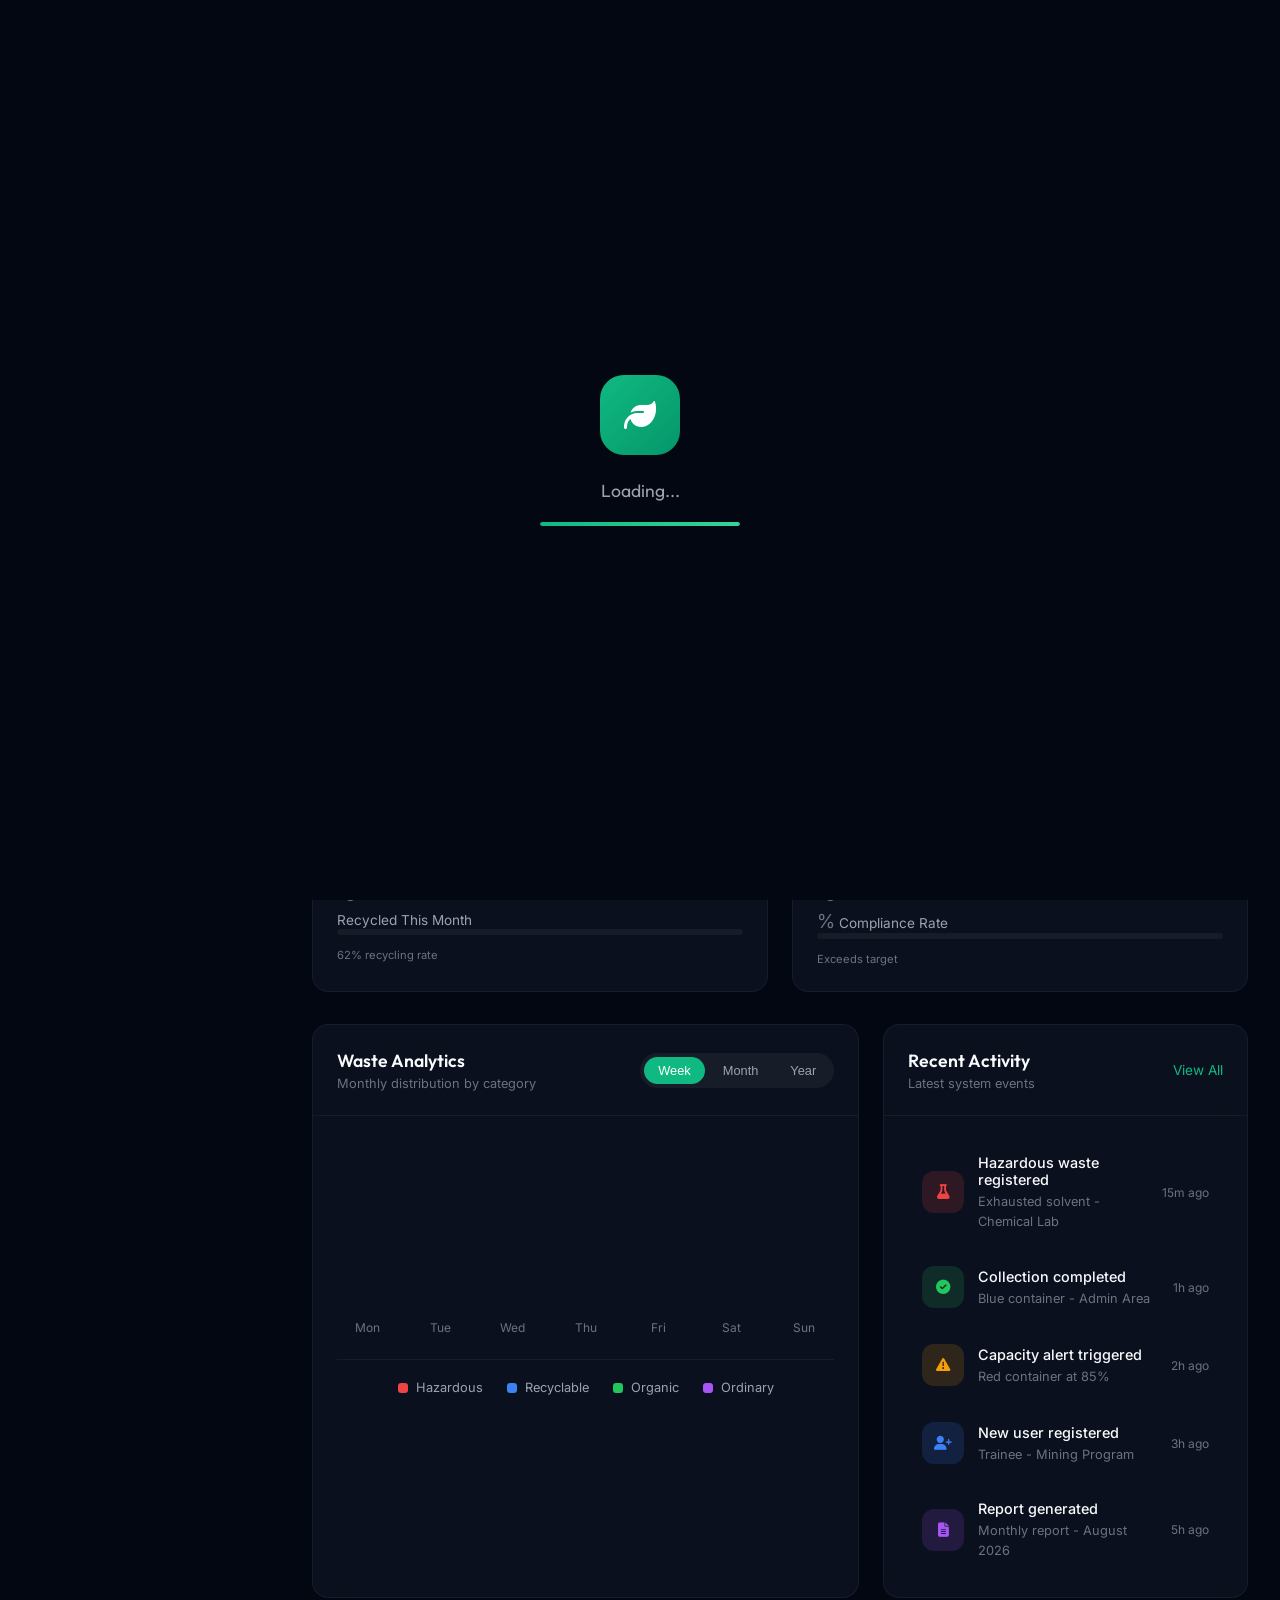
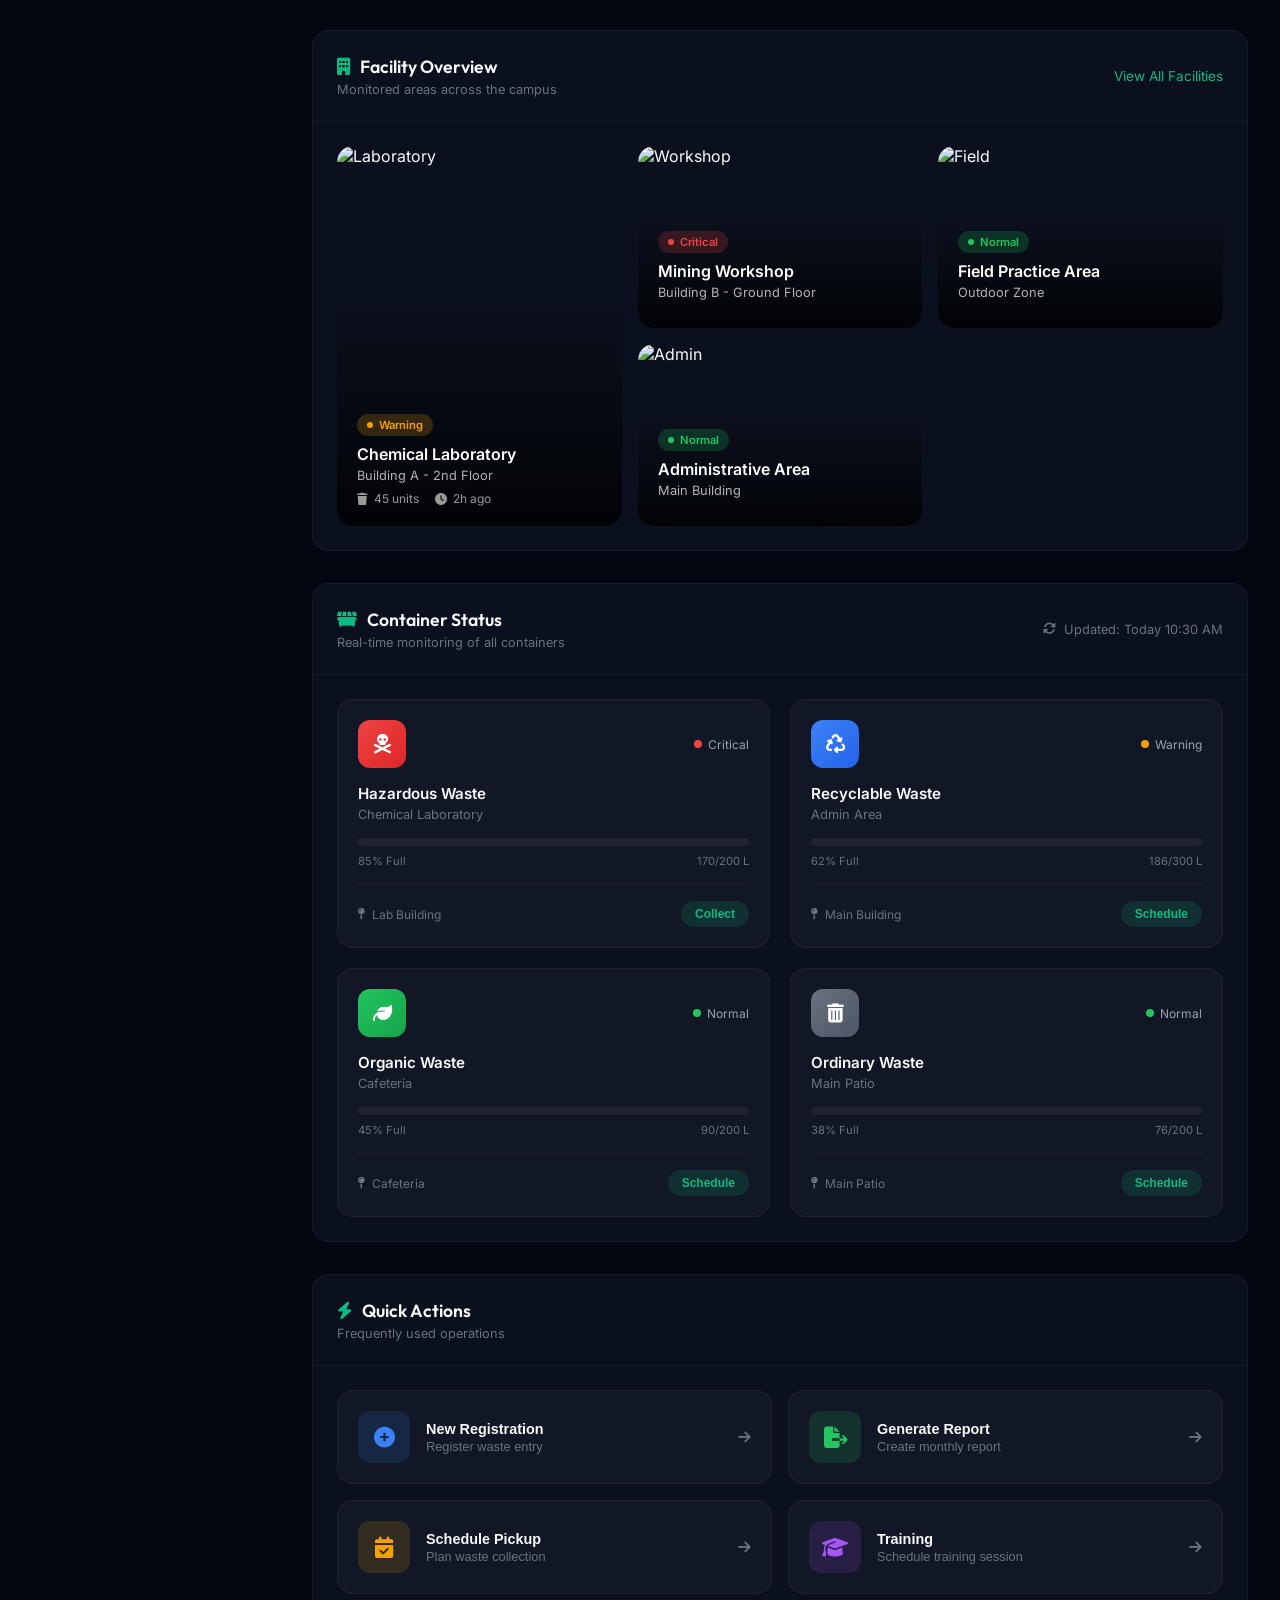
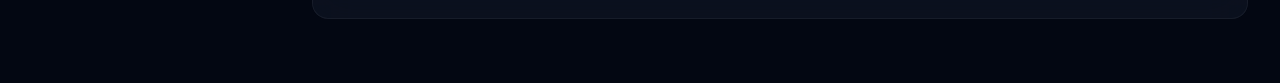
==== commit 4a7d6477: "Fix visual issues: SVG progress animation, dynamic chart sizing, particle performance, responsive de" ====
--- a/index.html
+++ b/index.html
@@ -177,8 +177,7 @@
                             <div class="hero-card__chart">
                                 <svg viewBox="0 0 100 100">
                                     <circle cx="50" cy="50" r="40" fill="none" stroke="rgba(255,255,255,0.1)" stroke-width="8"/>
-                                    <circle cx="50" cy="50" r="40" fill="none" stroke="url(#heroGrad)" stroke-width="8" 
-                                        stroke-dasharray="230 251" stroke-dashoffset="0" transform="rotate(-90 50 50)"
+                                    <circle cx="50" cy="50" r="40" fill="none" stroke="url(#heroGrad)" stroke-width="8" stroke-dasharray="251.3" stroke-dashoffset="251.3"
                                         class="hero-card__progress"/>
                                     <defs>
                                         <linearGradient id="heroGrad" x1="0%" y1="0%" x2="100%" y2="0%">
@@ -300,7 +299,8 @@
                             </div>
                         </div>
                         <div class="stat-card__body">
-                            <span class="stat-card__value">98<span class="stat-card__unit">%</span></span>
+                            <span class="stat-card__value" data-target="98">0</span>
+                            <span class="stat-card__unit">%</span>
                             <span class="stat-card__label">Compliance Rate</span>
                         </div>
                         <div class="stat-card__footer">
--- a/styles.css
+++ b/styles.css
@@ -802,7 +802,8 @@
 }
 
 @keyframes progressDraw {
-    from { stroke-dashoffset: 251; }
+    from { stroke-dashoffset: 251.3; }
+    to { stroke-dashoffset: 0; }
 }
 
 .hero-card--small {
@@ -1632,6 +1633,11 @@
     .facility-card--large { grid-row: span 1; }
 }
 
+@media (max-width: 900px) {
+    .content-grid { gap: 16px; }
+    .facility-gallery { gap: 12px; }
+}
+
 @media (max-width: 768px) {
     .sidebar { transform: translateX(-100%); }
     .sidebar.mobile-open { transform: translateX(0); }
@@ -1642,9 +1648,9 @@
     
     .stats-grid, .containers-grid, .actions-grid { grid-template-columns: 1fr; }
     
-    .hero-section { padding: 32px; }
-    .hero-section__content { flex-direction: column; gap: 32px; }
-    .hero-section__title { font-size: 2rem; }
+    .hero-section { padding: 24px; }
+    .hero-section__content { flex-direction: column; gap: 24px; }
+    .hero-section__title { font-size: 1.8rem; }
     .hero-section__visual { width: 100%; height: auto; }
     .hero-card--main { position: relative; width: 100%; }
     .hero-card--small { position: relative; width: 100%; top: auto; right: auto; bottom: auto; }
